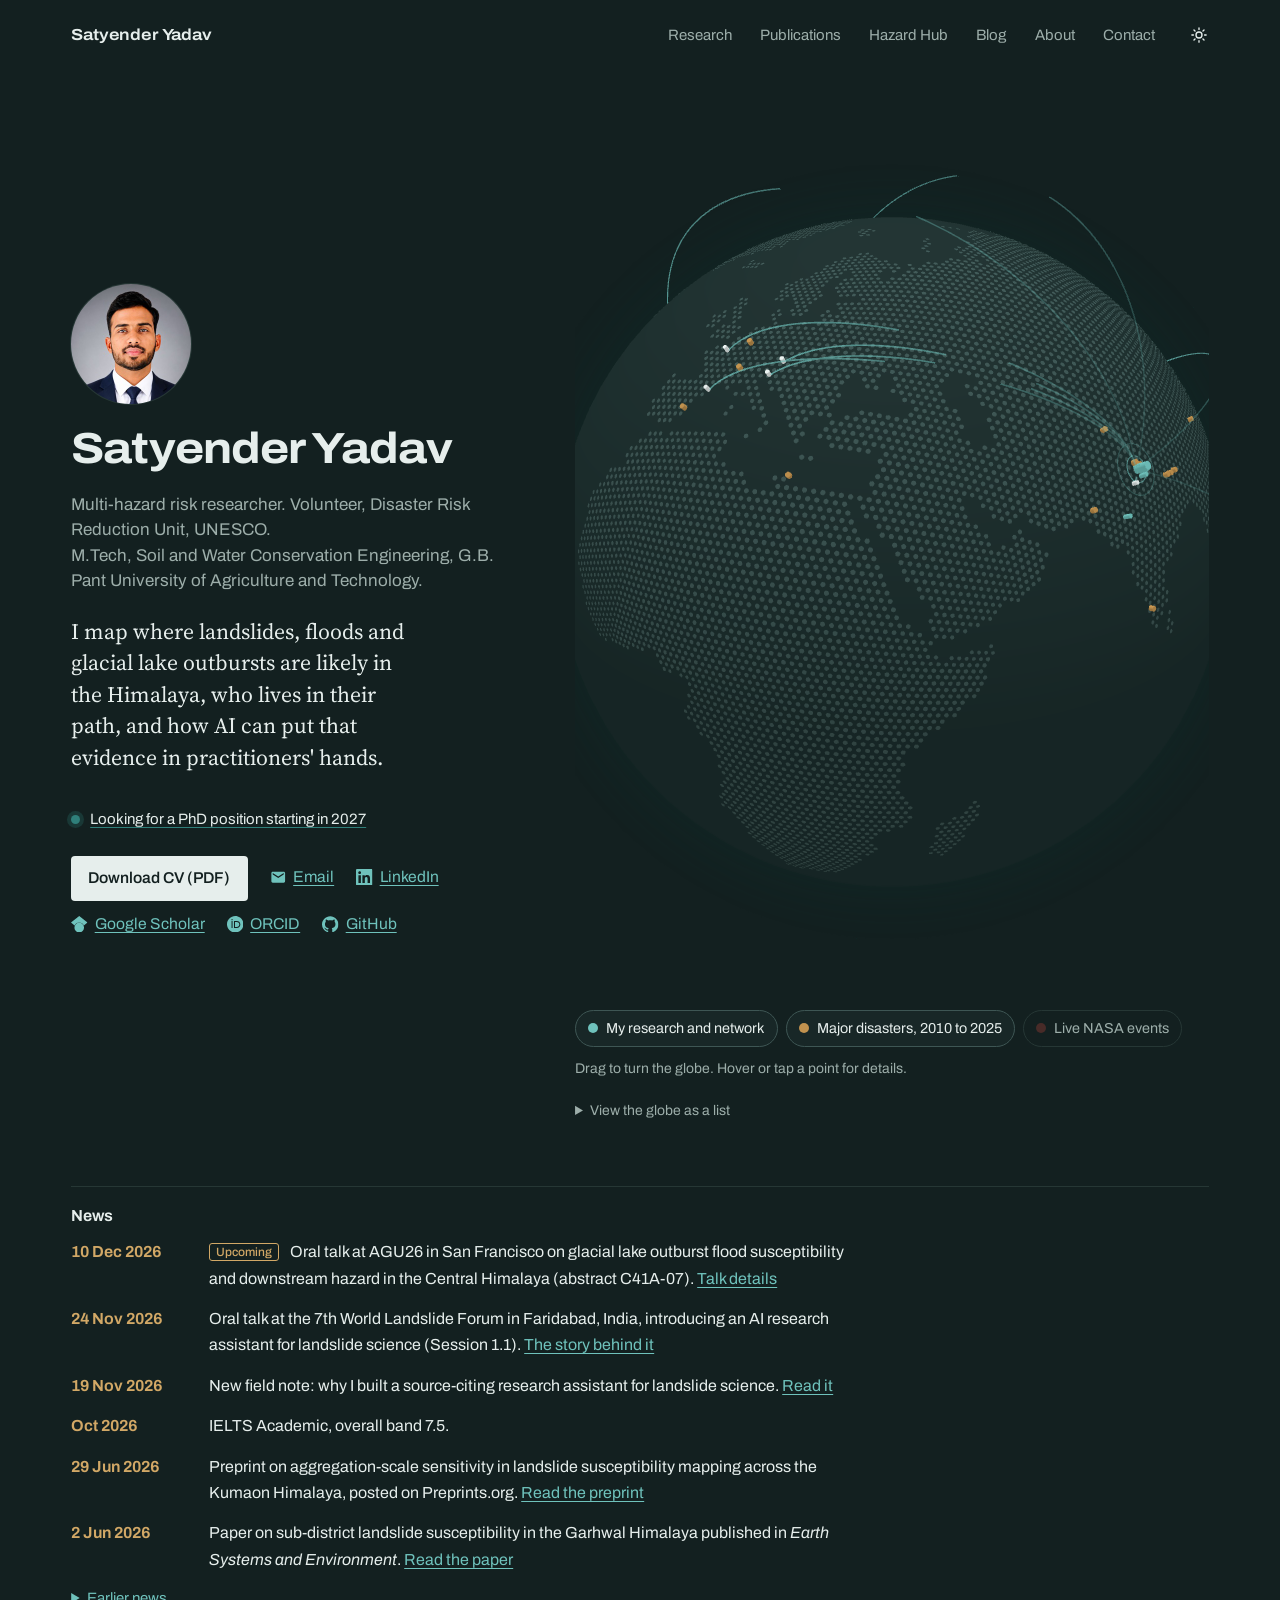
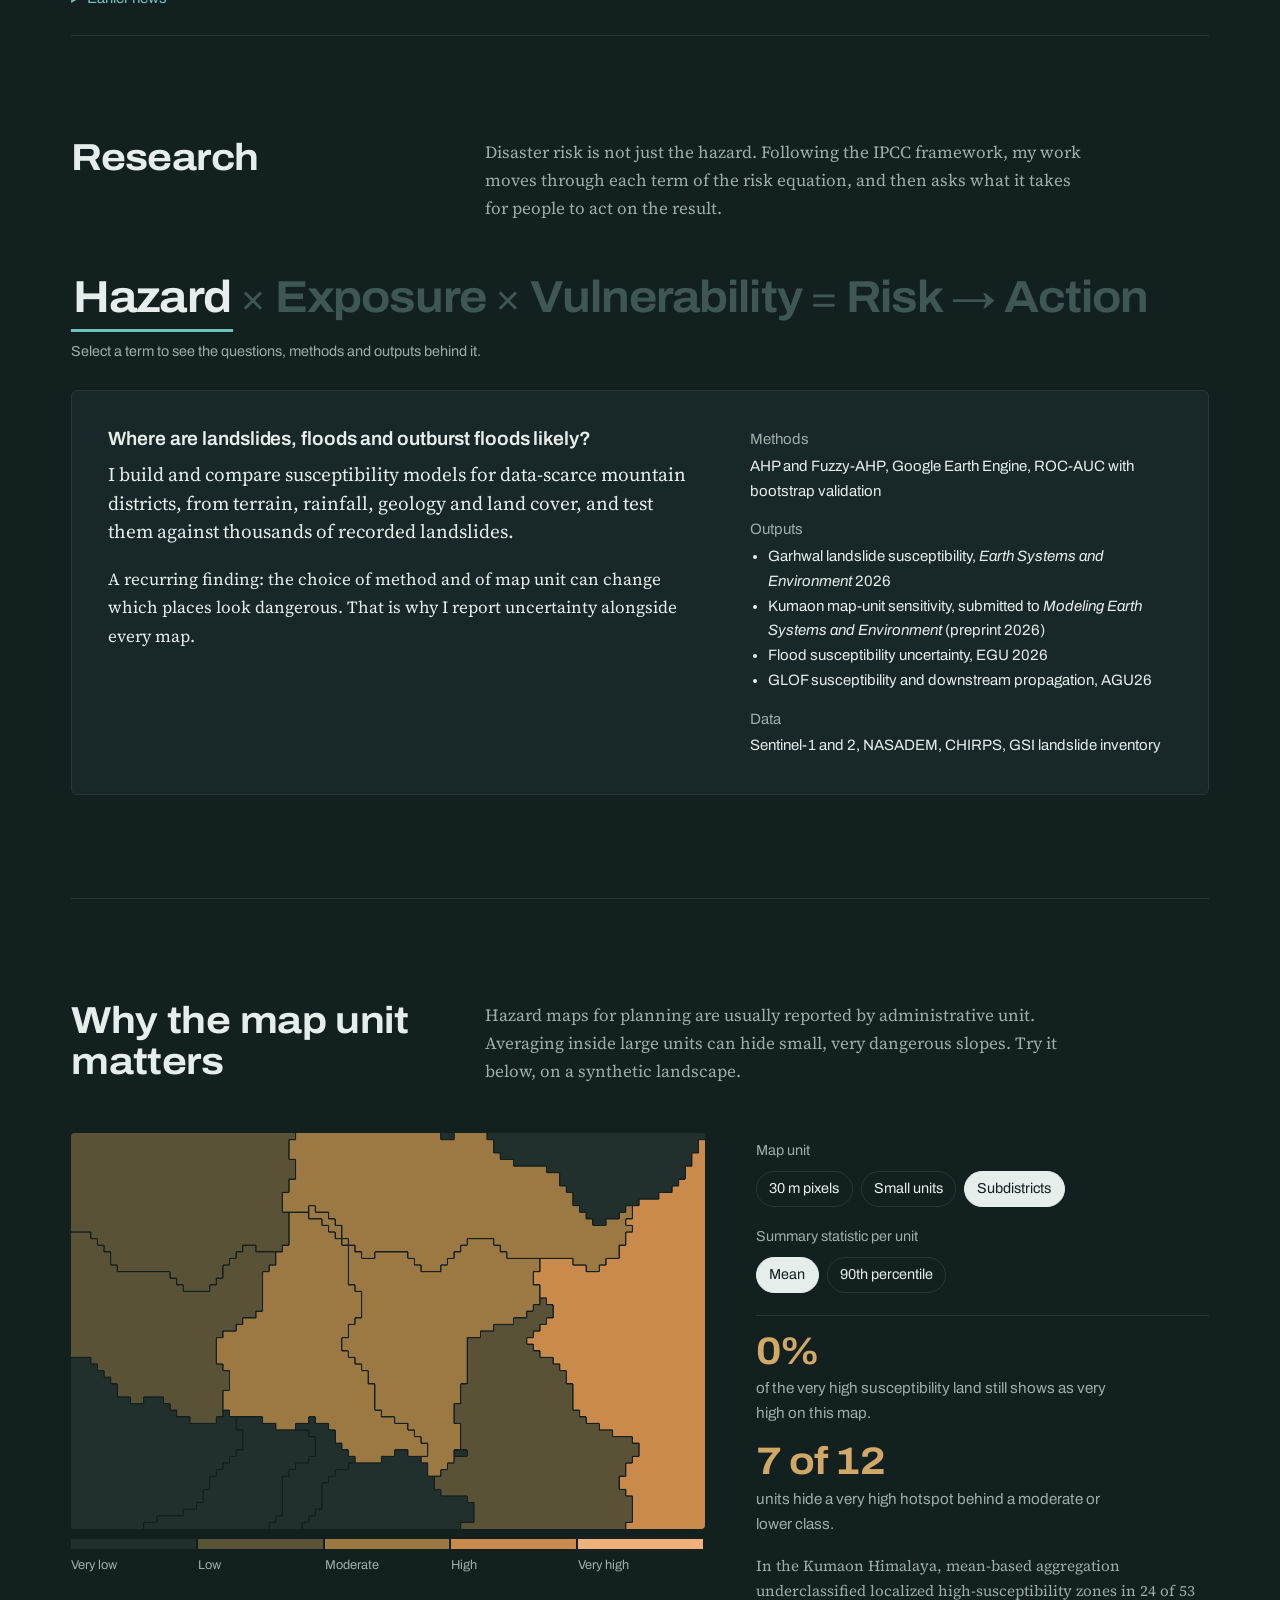
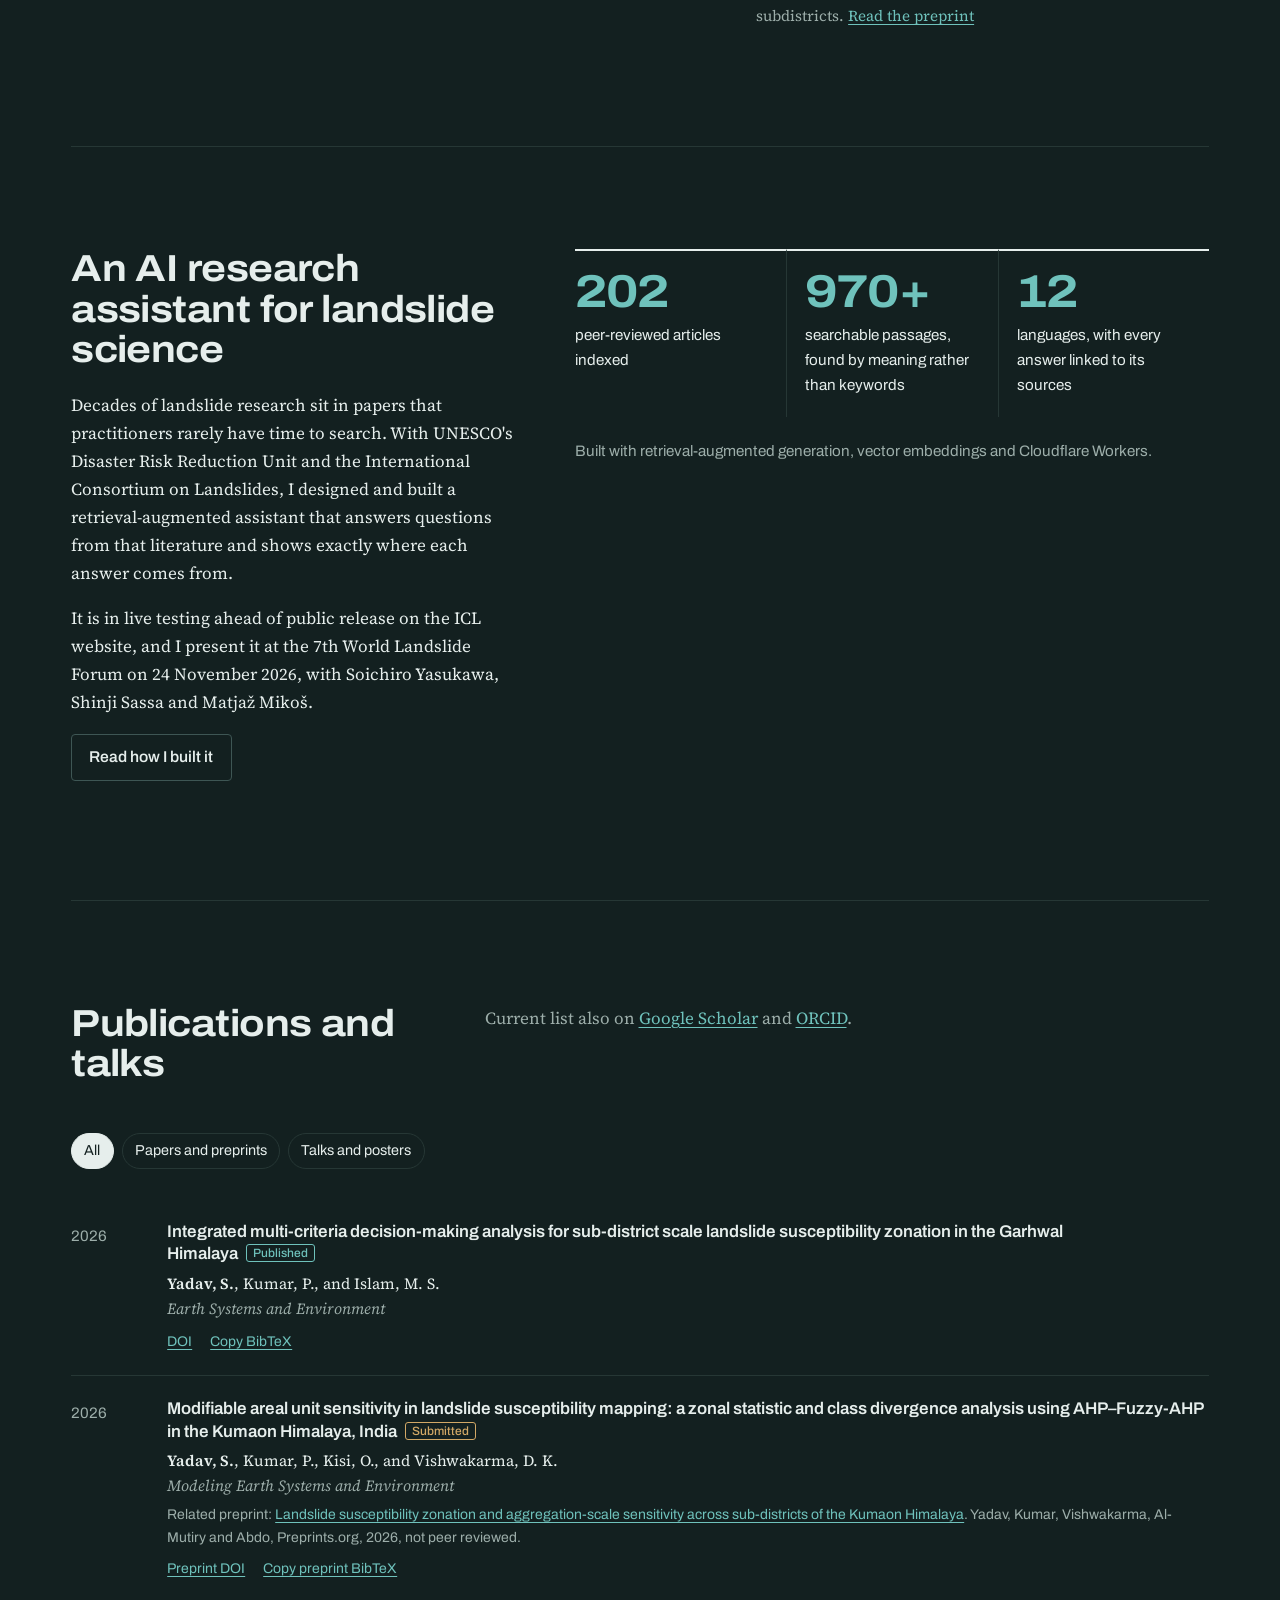
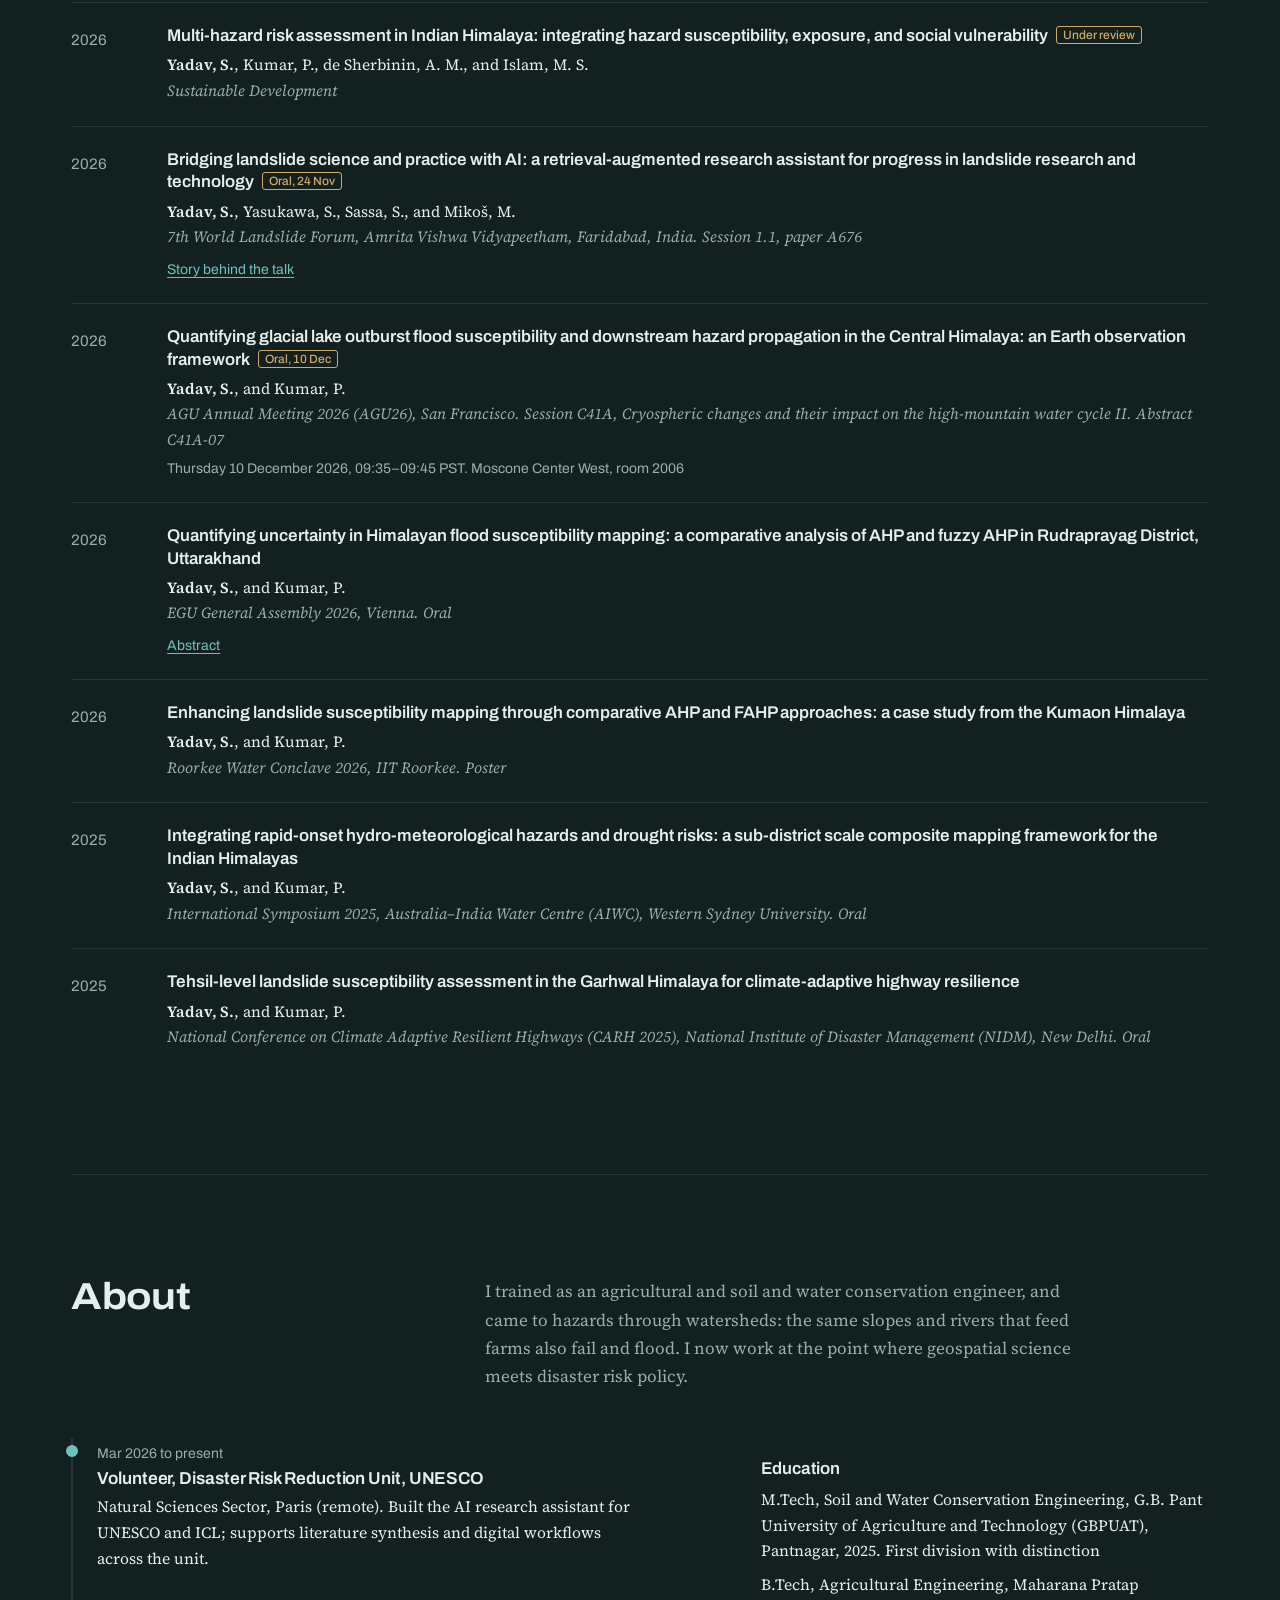
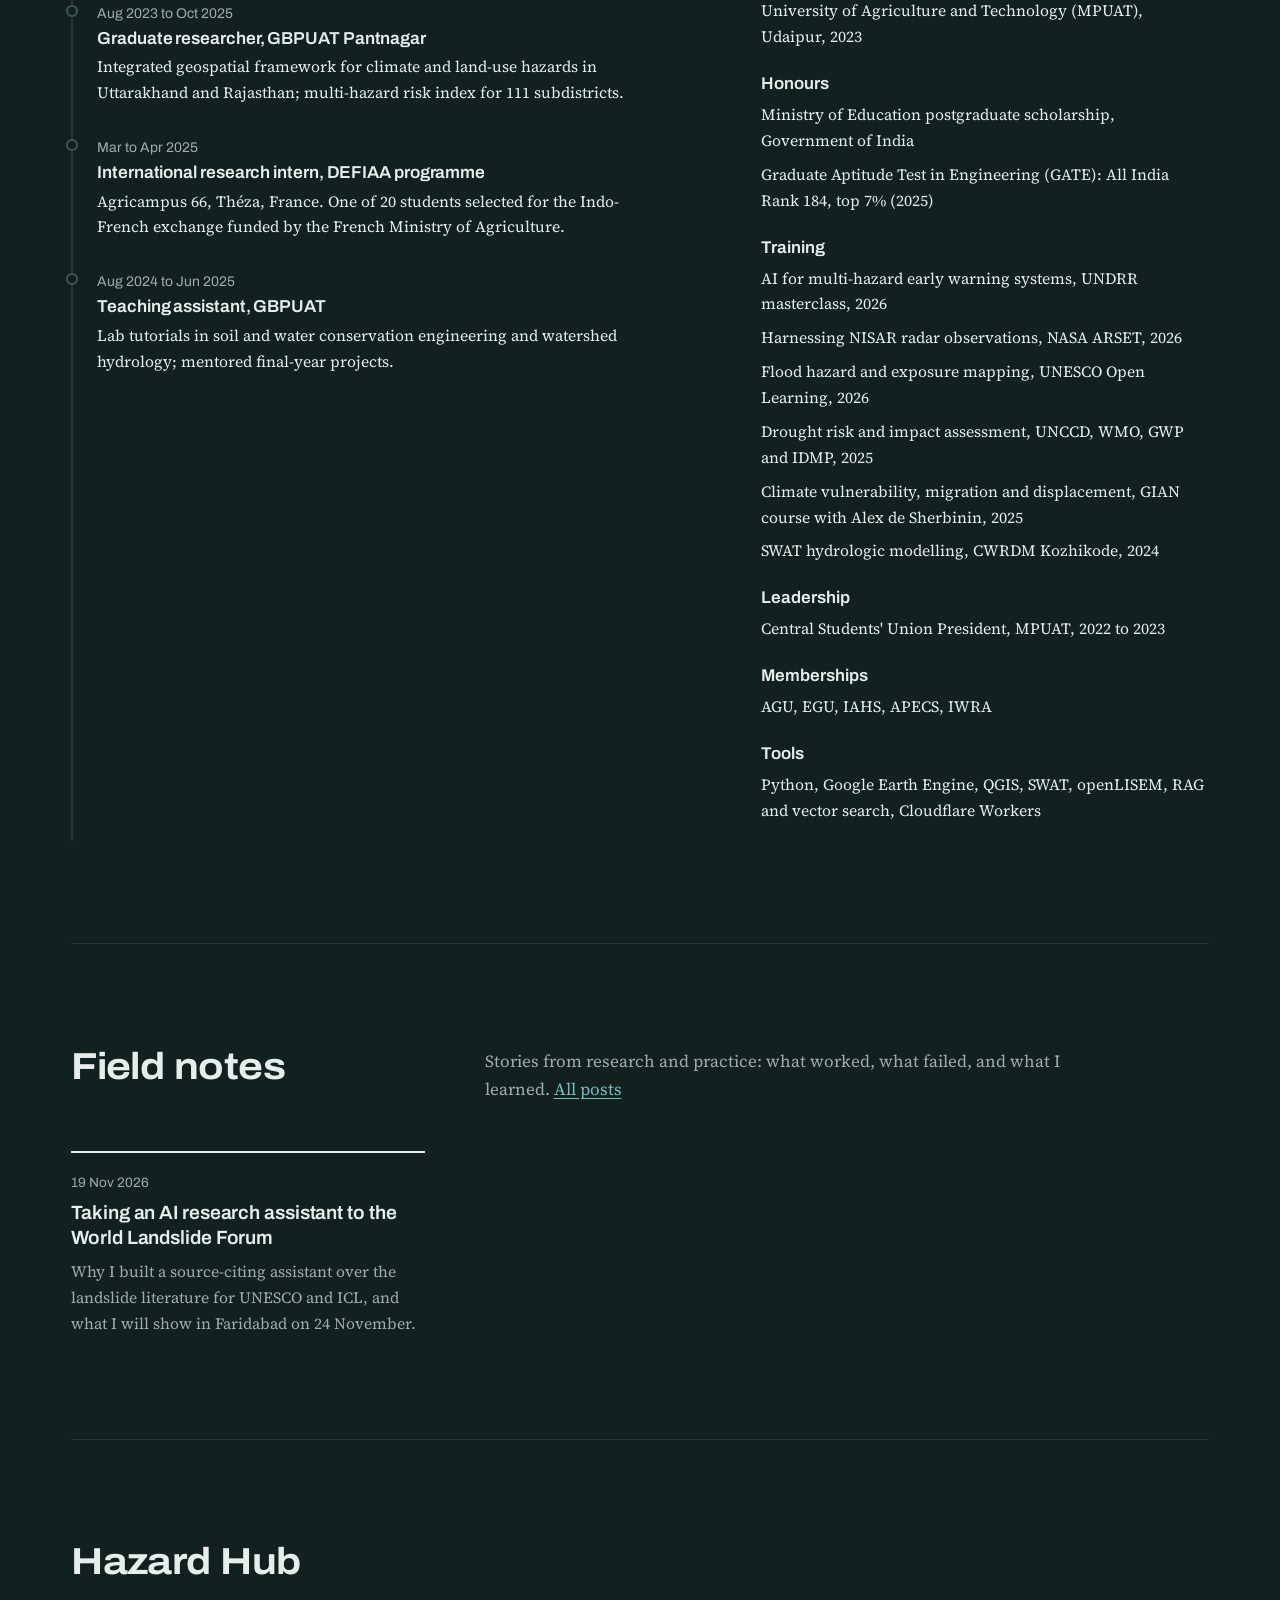
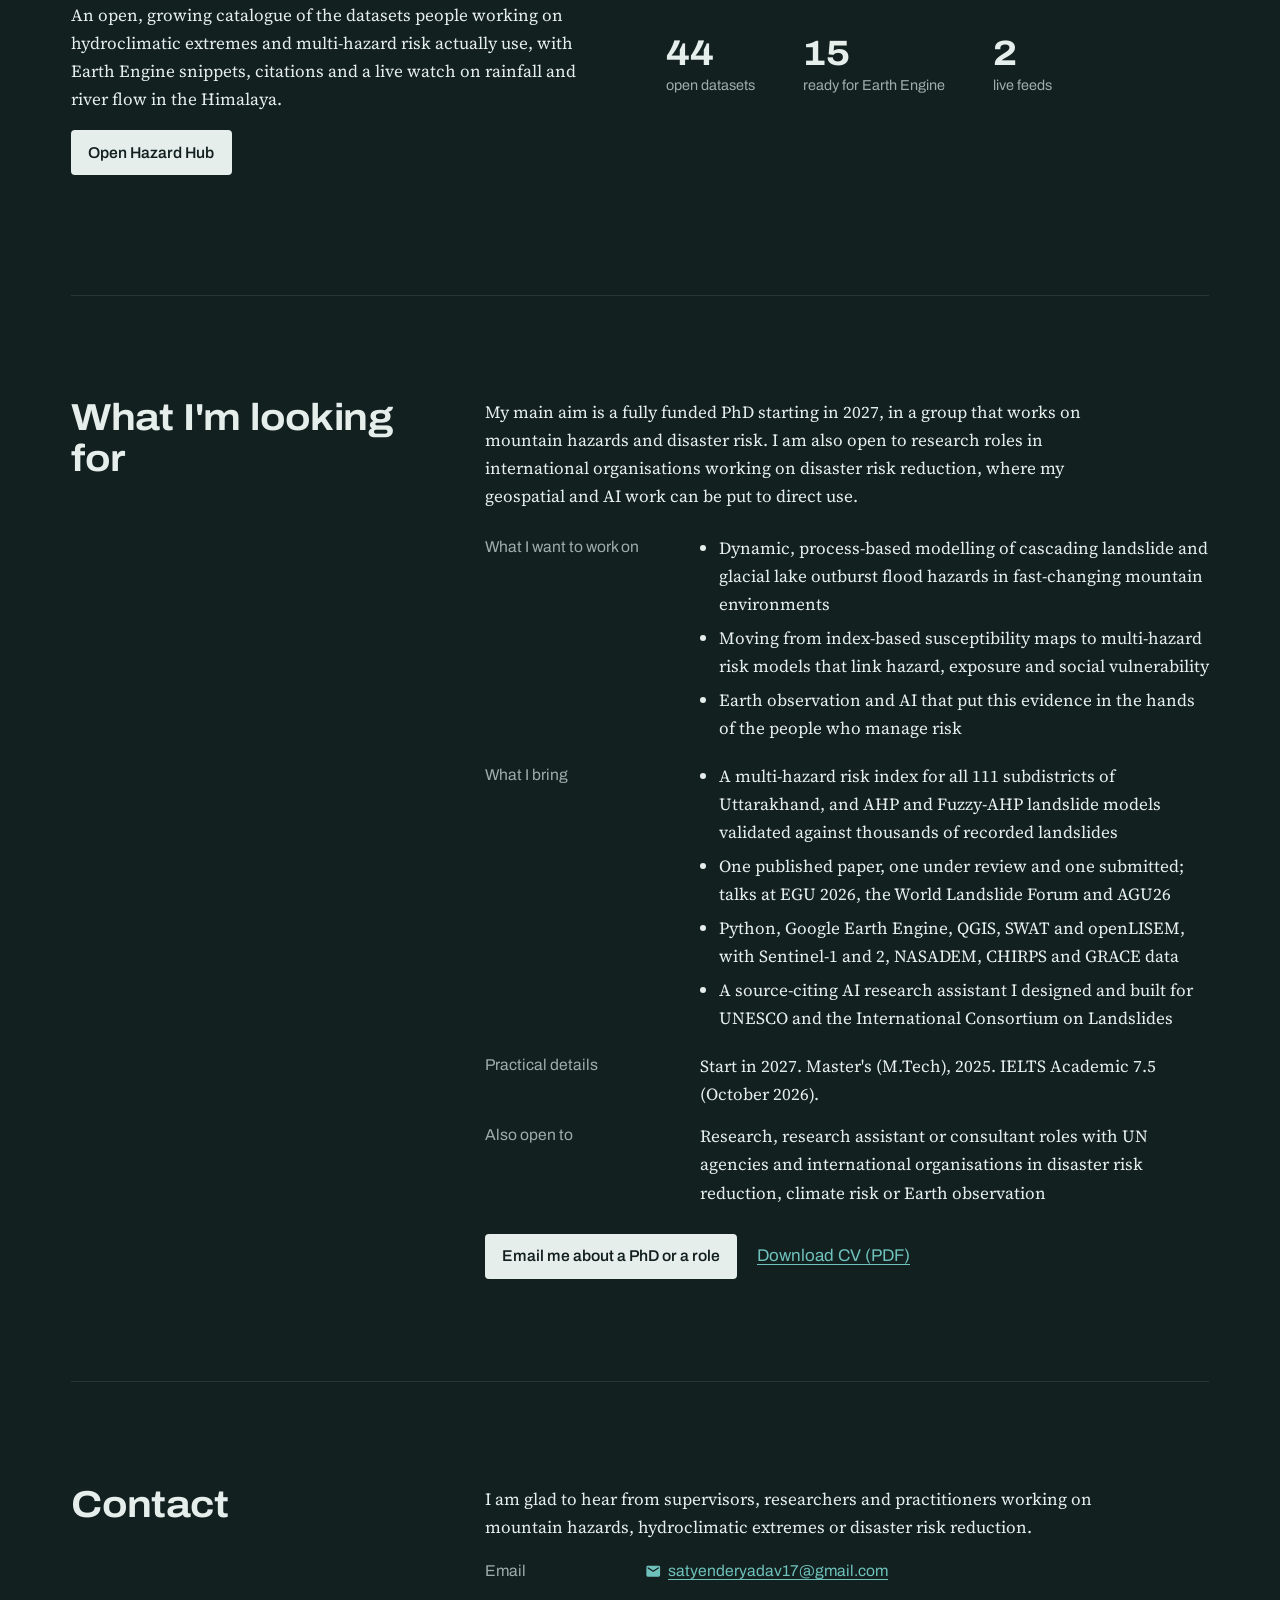
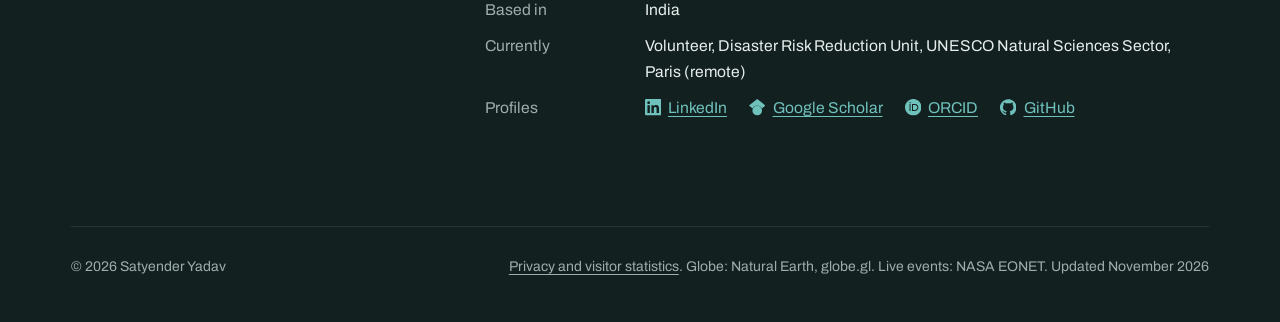
==== index.html @ 702544f7 "Home page link preview: og:type website instead of profile The 'profile' type expects profile:first_" ====
<!DOCTYPE html>
<html lang="en">
<head>
<meta charset="utf-8">
<meta name="viewport" content="width=device-width, initial-scale=1">
<title>Satyender Yadav | Multi-hazard risk, Himalaya, AI for disaster risk reduction</title>
<meta name="description" content="Satyender Yadav researches landslide, flood and glacial lake outburst flood risk in the Himalaya, and builds AI tools that put disaster risk evidence in practitioners' hands.">
<meta property="og:title" content="Satyender Yadav | Multi-hazard risk in the Himalaya">
<meta property="og:description" content="Landslides, floods, glacial lake outbursts: where they strike, who is exposed, and how AI can help people act on the evidence.">
<meta property="og:type" content="website">
<meta name="theme-color" content="#F2F5F4">
<link rel="canonical" href="https://yadavsatyender.github.io/">
<meta property="og:url" content="https://yadavsatyender.github.io/">
<meta property="og:site_name" content="Satyender Yadav">
<meta property="og:image" content="https://yadavsatyender.github.io/assets/img/og-home.png">
<meta property="og:image:width" content="1200">
<meta property="og:image:height" content="630">
<meta property="og:image:alt" content="Satyender Yadav: multi-hazard risk in the Himalaya and AI for disaster risk reduction">
<meta name="twitter:card" content="summary_large_image">
<link rel="icon" href="data:image/svg+xml,%3Csvg xmlns='http://www.w3.org/2000/svg' viewBox='0 0 32 32'%3E%3Ccircle cx='16' cy='16' r='14' fill='%230F6F6B'/%3E%3Cpath d='M5 20c5-6 9 2 13-4s6-3 9-2' stroke='%23F2F5F4' stroke-width='2.4' fill='none'/%3E%3C/svg%3E">
<link rel="preconnect" href="https://fonts.googleapis.com">
<link rel="preconnect" href="https://fonts.gstatic.com" crossorigin>
<link href="https://fonts.googleapis.com/css2?family=Archivo:wdth,wght@62..125,300..800&family=Source+Serif+4:ital,opsz,wght@0,8..60,400..650;1,8..60,400..500&display=swap" rel="stylesheet">
<script>(function(){var t;try{t=localStorage.getItem('theme')}catch(e){}if(t!=='light'&&t!=='dark'){var h=new Date().getHours();t=(window.matchMedia&&matchMedia('(prefers-color-scheme: dark)').matches)||h>=19||h<7?'dark':'light'}document.documentElement.setAttribute('data-theme',t)})();</script>
<link rel="stylesheet" href="assets/site.css?v=3">
<script type="application/ld+json">
{
  "@context":"https://schema.org",
  "@type":"Person",
  "name":"Satyender Yadav",
  "image":"https://yadavsatyender.github.io/assets/img/satyender-yadav-480.jpg",
  "jobTitle":"Researcher, multi-hazard risk assessment",
  "alumniOf":[{"@type":"CollegeOrUniversity","name":"G.B. Pant University of Agriculture and Technology"},{"@type":"CollegeOrUniversity","name":"Maharana Pratap University of Agriculture and Technology"}],
  "knowsAbout":["Multi-hazard risk assessment","Landslide susceptibility","Flood hazard","Glacial lake outburst floods","Remote sensing","Google Earth Engine","Retrieval-augmented generation","Disaster risk reduction"],
  "email":"mailto:satyenderyadav17@gmail.com",
  "sameAs":["https://scholar.google.com/citations?user=y6TnqXcAAAAJ","https://orcid.org/0009-0008-9498-3699","https://github.com/yadavsatyender","https://www.linkedin.com/in/satyenderyadav17"]
}
</script>
<style>
/* Hero */
.hero{display:grid;grid-template-columns:minmax(0,5fr) minmax(0,7fr);gap:clamp(24px,4vw,56px);align-items:center;padding:clamp(16px,3vw,32px) 0 clamp(36px,5vw,64px)}
.hero .portrait{display:block;width:120px;height:120px;border-radius:50%;object-fit:cover;margin:0 0 22px;background:var(--rule);box-shadow:0 0 0 1px var(--rule)}
.hero h1{font-weight:720;font-stretch:112%;font-size:clamp(2.1rem,3.4vw,3.1rem);line-height:1.05;letter-spacing:-.02em;margin:0 0 .45em;text-wrap:balance}
.hero .role{font-family:var(--sans);color:var(--scree);margin:0 0 1.3em;font-size:1.0625rem;line-height:1.5}
.hero .lede{font-size:clamp(1.18rem,1.7vw,1.4rem);line-height:1.45;margin:0 0 1.4em;max-width:32ch}
.hero .status-line{margin:0 0 1.6em}
.prof{display:inline-flex;align-items:center;gap:.45em}
.ico{width:1.05em;height:1.05em;flex:none;fill:currentColor}
.profiles{display:flex;flex-wrap:wrap;gap:8px 22px;margin:0;padding:0;list-style:none}
.links{display:flex;flex-wrap:wrap;gap:10px 22px;font-family:var(--sans);font-size:.98rem;margin:0;padding:0;list-style:none;align-items:center}

.globe-wrap{position:relative}
#globe{position:relative;width:100%;aspect-ratio:1/1;max-height:min(78vh,680px);margin-inline:auto;cursor:grab;touch-action:pan-y}
#globe:active{cursor:grabbing}
#globe canvas{display:block}
.globe-fallback{position:absolute;inset:0;display:grid;place-items:center;font-family:var(--sans);color:var(--scree);font-size:.9rem;text-align:center;padding:20px}
.globe-ui{display:flex;flex-wrap:wrap;justify-content:space-between;gap:12px 20px;align-items:center;margin-top:8px}
.layer-toggles button{display:inline-flex;align-items:center;gap:8px;color:var(--scree)}
.layer-toggles button[aria-pressed="true"]{background:var(--paper);color:var(--ink);border-color:var(--contour-major)}
.layer-toggles button[aria-pressed="false"] .sw{opacity:.3}
.layer-toggles button:disabled{opacity:.6;cursor:progress}
.layer-toggles .sw{width:10px;height:10px;border-radius:50%;flex:none}
.sw.work{background:var(--lake)}
.sw.event{background:var(--silt-fill)}
.sw.live{background:#C2463A}
.globe-info{font-family:var(--sans);font-size:.875rem;color:var(--scree);min-height:2.6em;margin:10px 0 0;max-width:60ch}
.globe-info b{color:var(--ink);font-weight:600}
.g-tip{font-family:var(--sans);font-size:13px;line-height:1.35;background:var(--paper);color:var(--ink);border:1px solid var(--rule);border-radius:4px;padding:6px 9px;max-width:240px;box-shadow:0 2px 10px rgba(30,43,42,.12)}
.g-tip b{display:block;font-weight:600}
.g-tip span{color:var(--scree)}
details.globe-list{font-family:var(--sans);font-size:.875rem;margin-top:6px}
details.globe-list summary{cursor:pointer;color:var(--scree)}
details.globe-list ul{columns:2;column-gap:28px;padding-left:18px;margin:10px 0 0}

/* News */
.news{padding:20px 0 24px;border-top:1px solid var(--rule);font-family:var(--sans);font-size:1rem}
.news h2{font-size:1rem;font-stretch:100%;font-weight:650;letter-spacing:0;margin:0 0 8px}
.news-list{list-style:none;margin:0;padding:0}
.news-list li{display:grid;grid-template-columns:7.5em minmax(0,1fr);gap:2px 18px;padding:7px 0}
.news-list time{font-weight:650;color:var(--silt);white-space:nowrap;font-variant-numeric:tabular-nums}
.news-list p{margin:0;max-width:72ch}
.news-list .state{margin-left:0;margin-right:8px;vertical-align:1px}
.news-more summary{cursor:pointer;color:var(--lake);font-size:.9375rem;margin-top:6px;width:max-content}
.news-more[open] summary{margin-bottom:4px}

/* Research equation */
.equation{display:flex;flex-wrap:wrap;align-items:baseline;gap:.15em .35em;margin:0 0 8px;font-family:var(--sans)}
.equation .op{font-size:clamp(1.6rem,3.6vw,2.8rem);color:var(--contour-major);font-weight:300;line-height:1}
.term{appearance:none;background:none;border:0;padding:4px 2px 8px;font:inherit;font-weight:680;font-stretch:108%;font-size:clamp(1.6rem,3.6vw,2.8rem);letter-spacing:-.02em;line-height:1.05;color:var(--contour-major);cursor:pointer;border-bottom:3px solid transparent;transition:color .2s,border-color .2s}
.term:hover{color:var(--scree)}
.term[aria-selected="true"]{color:var(--ink);border-bottom-color:var(--lake)}
.term.act[aria-selected="true"]{border-bottom-color:var(--silt)}
.eq-hint{font-family:var(--sans);font-size:.9rem;color:var(--scree);margin:0 0 26px}
.panel{background:var(--paper);border:1px solid var(--rule);border-radius:6px;padding:clamp(22px,3vw,36px);display:grid;grid-template-columns:minmax(0,7fr) minmax(0,5fr);gap:clamp(20px,4vw,56px)}
.panel[hidden]{display:none}
.panel p{margin:0 0 1em;max-width:var(--measure)}
.panel .big{font-size:1.2rem;line-height:1.5}
.panel dl{margin:0;font-family:var(--sans);font-size:.9375rem}
.panel dt{color:var(--scree);margin-top:14px}
.panel dt:first-child{margin-top:0}
.panel dd{margin:2px 0 0}
.panel ul{margin:2px 0 0;padding-left:18px}

/* Map-unit explainer */
.explain{display:grid;grid-template-columns:minmax(0,7fr) minmax(0,5fr);gap:clamp(24px,4vw,56px);align-items:start}
.mu-canvas{width:100%;aspect-ratio:8/5;display:block;border-radius:4px;background:var(--r1)}
.mu-legend{display:flex;gap:0;margin-top:10px;font-family:var(--sans);font-size:.8rem;color:var(--scree)}
.mu-legend span{flex:1;padding-top:16px;position:relative}
.mu-legend span::before{content:"";position:absolute;top:0;left:0;right:2px;height:10px;background:var(--c)}
.mu-controls{display:grid;gap:18px;margin:6px 0 22px}
.mu-controls fieldset{border:0;padding:0;margin:0}
.mu-controls legend{font-family:var(--sans);font-size:.9rem;color:var(--scree);margin-bottom:8px;padding:0}
.readout{font-family:var(--sans);border-top:1px solid var(--rule);padding-top:16px}
.readout .n{font-size:2.4rem;font-weight:700;font-stretch:110%;line-height:1;letter-spacing:-.02em;font-variant-numeric:tabular-nums}
.readout .n.warn{color:var(--silt)}
.readout p{margin:6px 0 16px;font-size:.95rem;color:var(--scree);max-width:40ch}
.explain .note{font-size:.95rem}

/* Assistant feature */
.assist{display:grid;grid-template-columns:minmax(0,5fr) minmax(0,7fr);gap:clamp(24px,4vw,64px);align-items:start}
.assist p{max-width:var(--measure)}
.pipeline{list-style:none;margin:0;padding:0;display:grid;grid-template-columns:repeat(3,minmax(0,1fr));gap:0;counter-reset:s}
.pipeline li{position:relative;padding:18px 18px 18px 0;border-top:2px solid var(--ink)}
.pipeline li+li{padding-left:18px;border-left:1px solid var(--rule)}
.pipeline .k{display:block;font-family:var(--sans);font-weight:720;font-stretch:115%;font-size:clamp(2rem,3.6vw,3rem);line-height:1;letter-spacing:-.02em;color:var(--lake)}
.pipeline .d{display:block;font-family:var(--sans);font-size:.95rem;margin-top:8px}
.assist-meta{font-family:var(--sans);font-size:.95rem;margin-top:22px;color:var(--scree)}

/* Publications */
.pubs{list-style:none;margin:0;padding:0}
.pub{display:grid;grid-template-columns:76px minmax(0,1fr);gap:20px;padding:22px 0;border-top:1px solid var(--rule)}
.pub:first-child{border-top:0;padding-top:0}
.pub[hidden]{display:none}
.pub .yr{font-family:var(--sans);font-variant-numeric:tabular-nums;color:var(--scree);font-size:.95rem;padding-top:3px}
.pub .t{font-family:var(--sans);font-weight:600;font-size:1.06rem;line-height:1.35;margin:0 0 .25em}
.pub .t a{color:var(--ink);text-decoration:none}
.pub .t a:hover{color:var(--lake);text-decoration:underline}
.pub .au{margin:0;font-size:.97rem}
.pub .au b{font-weight:620}
.pub .venue{margin:0;font-style:italic;color:var(--scree);font-size:.97rem}
.pub .when,.pub .rel{margin:4px 0 0;font-family:var(--sans);font-size:.875rem;color:var(--scree)}
.pub .rel cite{font-style:normal}
.pub .acts{display:flex;flex-wrap:wrap;gap:6px 18px;margin-top:8px;font-family:var(--sans);font-size:.875rem;align-items:center}
.pub .acts button{font:inherit;background:none;border:0;padding:0;color:var(--lake);cursor:pointer;text-decoration:underline;text-decoration-thickness:1px;text-underline-offset:.18em}
.state{font-family:var(--sans);font-size:.75rem;border:1px solid currentColor;border-radius:3px;padding:1px 6px;margin-left:8px;vertical-align:2px;font-weight:500;white-space:nowrap}
.state.pub-ok{color:var(--lake)}
.state.wip{color:var(--silt)}
.copied{font-family:var(--sans);font-size:.875rem;color:var(--lake);min-height:1.4em;margin:0 0 10px}
.pubgroup{font-family:var(--sans);font-size:1.05rem;font-weight:620;margin:40px 0 16px;padding-top:0}

/* About */
.about{display:grid;grid-template-columns:minmax(0,7fr) minmax(0,5fr);gap:clamp(28px,5vw,72px)}
.tl{list-style:none;margin:0;padding:0;border-left:2px solid var(--rule)}
.tl li{position:relative;padding:0 0 26px 24px}
.tl li::before{content:"";position:absolute;left:-7px;top:7px;width:12px;height:12px;border-radius:50%;background:var(--snow);border:2px solid var(--contour-major)}
.tl li:first-child::before{background:var(--lake);border-color:var(--lake)}
.tl .when{font-family:var(--sans);font-size:.875rem;color:var(--scree);font-variant-numeric:tabular-nums}
.tl h3{margin:2px 0 4px;font-size:1.08rem}
.tl p{margin:0;font-size:.98rem;max-width:var(--measure)}
.facts dt{font-family:var(--sans);font-weight:620;margin-top:20px}
.facts dt:first-child{margin-top:0}
.facts dd{margin:4px 0 0;font-size:.98rem}
.facts dd+dd{margin-top:8px}

/* Writing + hub teasers */
.posts{list-style:none;margin:0;padding:0;display:grid;grid-template-columns:repeat(3,minmax(0,1fr));gap:clamp(20px,3vw,40px)}
.posts li{border-top:2px solid var(--ink);padding-top:14px}
.posts time{font-family:var(--sans);font-size:.85rem;color:var(--scree)}
.posts h3{margin:6px 0 8px}
.posts h3 a{color:var(--ink);text-decoration:none}
.posts h3 a:hover{color:var(--lake);text-decoration:underline}
.posts p{margin:0;font-size:.98rem;color:var(--scree)}
.hubteaser{display:grid;grid-template-columns:minmax(0,6fr) minmax(0,6fr);gap:clamp(24px,4vw,64px);align-items:center}
.hubteaser .stats{display:flex;gap:clamp(20px,4vw,48px);font-family:var(--sans);flex-wrap:wrap}
.hubteaser .stats b{display:block;font-size:2.2rem;font-weight:720;font-stretch:112%;line-height:1;color:var(--ink)}
.hubteaser .stats span{font-size:.9rem;color:var(--scree)}
.hubteaser p{max-width:var(--measure)}

/* Contact */
.phd{display:grid;grid-template-columns:minmax(0,4fr) minmax(0,8fr);gap:clamp(20px,4vw,64px)}
.phd h2{margin:0}
.phd .intro{max-width:var(--measure);margin:0 0 1.4em}
.phd dl{display:grid;grid-template-columns:11.5em minmax(0,1fr);gap:14px 20px;margin:0 0 1.6em}
.phd dt{font-family:var(--sans);font-size:.98rem;color:var(--scree)}
.phd dd{margin:0}
.phd dd ul{margin:0;padding-left:1.1em}
.phd dd li{margin:0 0 .35em}
.phd .ask{display:flex;flex-wrap:wrap;gap:12px 20px;align-items:center;margin:0;padding:0;list-style:none;font-family:var(--sans)}
.hero .status-line a{color:inherit;text-decoration-color:var(--lake-fill);text-underline-offset:.2em}
.contact{display:grid;grid-template-columns:minmax(0,4fr) minmax(0,8fr);gap:clamp(20px,4vw,64px)}
.contact p{max-width:var(--measure);margin:0 0 1em}
.contact dl{display:grid;grid-template-columns:140px minmax(0,1fr);gap:10px 20px;margin:0;font-family:var(--sans);font-size:.98rem}
.contact dt{color:var(--scree)}
.contact dd{margin:0}

@media (max-width:960px){
  .hero,.explain,.assist,.about,.hubteaser{grid-template-columns:1fr}
  .panel{grid-template-columns:1fr}
  .posts{grid-template-columns:1fr 1fr}
  .contact,.phd{grid-template-columns:1fr;gap:14px}
  .phd dl{grid-template-columns:1fr;gap:4px}
  .phd dd{margin-bottom:12px}
  #globe{max-width:560px}
}
@media (max-width:720px){
  .hero .portrait{width:96px;height:96px;margin-bottom:16px}
  .news-list li{grid-template-columns:1fr;gap:0;padding:8px 0}
  .pipeline{grid-template-columns:1fr}
  .pipeline li+li{padding-left:0;border-left:0}
  .posts{grid-template-columns:1fr}
  .pub{grid-template-columns:1fr;gap:4px}
  .contact dl{grid-template-columns:1fr;gap:2px}
  .contact dd{margin-bottom:10px}
  details.globe-list ul{columns:1}
}
</style>
</head>
<body>
<svg width="0" height="0" style="position:absolute" aria-hidden="true" focusable="false"><symbol id="i-mail" viewBox="0 0 24 24"><path d="M20 4H4c-1.1 0-2 .9-2 2v12c0 1.1.9 2 2 2h16c1.1 0 2-.9 2-2V6c0-1.1-.9-2-2-2zm0 4-8 5-8-5V6l8 5 8-5v2z"/></symbol><symbol id="i-scholar" viewBox="0 0 24 24"><path d="M5.242 13.769L0 9.5 12 0l12 9.5-5.242 4.269C17.548 11.249 14.978 9.5 12 9.5c-2.977 0-5.548 1.748-6.758 4.269zM12 10a7 7 0 1 0 0 14 7 7 0 0 0 0-14z"/></symbol><symbol id="i-orcid" viewBox="0 0 24 24"><path d="M12 0C5.372 0 0 5.372 0 12s5.372 12 12 12 12-5.372 12-12S18.628 0 12 0zM7.369 4.378c.525 0 .947.431.947.947s-.422.947-.947.947a.95.95 0 0 1-.947-.947c0-.525.422-.947.947-.947zm-.722 3.038h1.444v10.041H6.647V7.416zm3.562 0h3.9c3.712 0 5.344 2.653 5.344 5.025 0 2.578-2.016 5.025-5.325 5.025h-3.919V7.416zm1.444 1.303v7.444h2.297c3.272 0 4.022-2.484 4.022-3.722 0-2.016-1.284-3.722-4.097-3.722h-2.222z"/></symbol><symbol id="i-github" viewBox="0 0 24 24"><path d="M12 .297c-6.63 0-12 5.373-12 12 0 5.303 3.438 9.8 8.205 11.385.6.113.82-.258.82-.577 0-.285-.01-1.04-.015-2.04-3.338.724-4.042-1.61-4.042-1.61C4.422 18.07 3.633 17.7 3.633 17.7c-1.087-.744.084-.729.084-.729 1.205.084 1.838 1.236 1.838 1.236 1.07 1.835 2.809 1.305 3.495.998.108-.776.417-1.305.76-1.605-2.665-.3-5.466-1.332-5.466-5.93 0-1.31.465-2.38 1.235-3.22-.135-.303-.54-1.523.105-3.176 0 0 1.005-.322 3.3 1.23.96-.267 1.98-.399 3-.405 1.02.006 2.04.138 3 .405 2.28-1.552 3.285-1.23 3.285-1.23.645 1.653.24 2.873.12 3.176.765.84 1.23 1.91 1.23 3.22 0 4.61-2.805 5.625-5.475 5.92.42.36.81 1.096.81 2.22 0 1.606-.015 2.896-.015 3.286 0 .315.21.69.825.57C20.565 22.092 24 17.592 24 12.297c0-6.627-5.373-12-12-12"/></symbol><symbol id="i-linkedin" viewBox="0 0 24 24"><path d="M20.447 20.452h-3.554v-5.569c0-1.328-.027-3.037-1.852-3.037-1.853 0-2.136 1.445-2.136 2.939v5.667H9.351V9h3.414v1.561h.046c.477-.9 1.637-1.85 3.37-1.85 3.601 0 4.267 2.37 4.267 5.455v6.286zM5.337 7.433c-1.144 0-2.063-.926-2.063-2.065 0-1.138.92-2.063 2.063-2.063 1.14 0 2.064.925 2.064 2.063 0 1.139-.925 2.065-2.064 2.065zm1.782 13.019H3.555V9h3.564v11.452zM22.225 0H1.771C.792 0 0 .774 0 1.729v20.542C0 23.227.792 24 1.771 24h20.451C23.2 24 24 23.227 24 22.271V1.729C24 .774 23.2 0 22.222 0h.003z"/></symbol></svg>
<a class="skip" href="#main">Skip to content</a>
<div class="wrap">
  <header class="top">
    <a class="mark" href="index.html">Satyender Yadav</a>
    <nav aria-label="Main">
      <ul>
        <li><a href="#research">Research</a></li>
        <li><a href="#publications">Publications</a></li>
        <li><a href="hub.html">Hazard Hub</a></li>
        <li><a href="blog.html">Blog</a></li>
        <li><a href="#about">About</a></li>
        <li><a href="#contact">Contact</a></li>
        <li class="theme-item"><button type="button" class="theme-toggle" aria-label="Switch colour mode"><svg class="i-moon" viewBox="0 0 24 24" aria-hidden="true" fill="none" stroke="currentColor" stroke-width="1.8" stroke-linecap="round" stroke-linejoin="round"><path d="M20 14.5A8 8 0 0 1 9.5 4a8 8 0 1 0 10.5 10.5z"/></svg><svg class="i-sun" viewBox="0 0 24 24" aria-hidden="true" fill="none" stroke="currentColor" stroke-width="1.8" stroke-linecap="round"><circle cx="12" cy="12" r="4"/><path d="M12 2.5v2M12 19.5v2M2.5 12h2M19.5 12h2M5.3 5.3l1.4 1.4M17.3 17.3l1.4 1.4M5.3 18.7l1.4-1.4M17.3 6.7l1.4-1.4"/></svg><span class="theme-tip" aria-hidden="true">Switch colour mode</span></button></li>
      </ul>
    </nav>
  </header>

  <main id="main">
    <div class="hero" data-track-section="Intro">
      <div>
        <img class="portrait" src="assets/img/satyender-yadav-240.jpg" srcset="assets/img/satyender-yadav-240.jpg 240w, assets/img/satyender-yadav-480.jpg 480w" sizes="(max-width:720px) 96px, 120px" width="120" height="120" alt="Portrait of Satyender Yadav" decoding="async">
        <h1>Satyender Yadav</h1>
        <p class="role">Multi-hazard risk researcher. Volunteer, Disaster Risk Reduction Unit, UNESCO.<br>M.Tech, Soil and Water Conservation Engineering, G.B. Pant University of Agriculture and Technology.</p>
        <p class="lede">I map where landslides, floods and glacial lake outbursts are likely in the Himalaya, who lives in their path, and how AI can put that evidence in practitioners' hands.</p>
        <!-- EDIT: change if your situation changes -->
        <p class="status-line"><a href="#phd">Looking for a PhD position starting in 2027</a></p>
        <ul class="links">
          <li><a class="btn" href="cv.pdf" download="Satyender_Yadav_CV.pdf">Download CV (PDF)</a></li>
          <li><a class="prof" href="mailto:satyenderyadav17@gmail.com"><svg class="ico" aria-hidden="true" focusable="false"><use href="#i-mail"/></svg>Email</a></li>
          <li><a class="prof" href="https://www.linkedin.com/in/satyenderyadav17"><svg class="ico" aria-hidden="true" focusable="false"><use href="#i-linkedin"/></svg>LinkedIn</a></li>
          <li><a class="prof" href="https://scholar.google.com/citations?user=y6TnqXcAAAAJ"><svg class="ico" aria-hidden="true" focusable="false"><use href="#i-scholar"/></svg>Google Scholar</a></li>
          <li><a class="prof" href="https://orcid.org/0009-0008-9498-3699"><svg class="ico" aria-hidden="true" focusable="false"><use href="#i-orcid"/></svg>ORCID</a></li>
          <li><a class="prof" href="https://github.com/yadavsatyender"><svg class="ico" aria-hidden="true" focusable="false"><use href="#i-github"/></svg>GitHub</a></li>
        </ul>
      </div>

      <div class="globe-wrap">
        <div id="globe" role="img" aria-label="Interactive globe of Satyender Yadav's study regions, collaborations and major mountain hazard disasters. A text list follows below."><div class="globe-fallback" id="globe-fallback">Loading the globe</div></div>
        <div class="globe-ui">
          <div class="chips layer-toggles" role="group" aria-label="Globe layers" data-track-group="Globe layer">
            <button type="button" data-layer="work" aria-pressed="true"><span class="sw work"></span>My research and network</button>
            <button type="button" data-layer="events" aria-pressed="true"><span class="sw event"></span>Major disasters, 2010 to 2025</button>
            <button type="button" data-layer="live" aria-pressed="false"><span class="sw live"></span>Live NASA events</button>
          </div>
        </div>
        <p class="globe-info" id="globe-info" aria-live="polite">Drag to turn the globe. Hover or tap a point for details.</p>
        <details class="globe-list"><summary data-track="Globe as list">View the globe as a list</summary><div id="globe-list"></div></details>
      </div>
    </div>

    <div class="news" data-track-section="News" role="region" aria-labelledby="news-h">
      <h2 id="news-h">News</h2>
      <ol class="news-list">
        <li data-date="2026-12-10"><time datetime="2026-12-10">10 Dec 2026</time><p>Oral talk at AGU26 in San Francisco on glacial lake outburst flood susceptibility and downstream hazard in the Central Himalaya (abstract C41A-07). <a href="#talk-agu26">Talk details</a></p></li>
        <li data-date="2026-11-24"><time datetime="2026-11-24">24 Nov 2026</time><p>Oral talk at the 7th World Landslide Forum in Faridabad, India, introducing an AI research assistant for landslide science (Session 1.1). <a href="blog.html#wlf7-ai-research-assistant">The story behind it</a></p></li>
        <li><time datetime="2026-11-19">19 Nov 2026</time><p>New field note: why I built a source-citing research assistant for landslide science. <a href="blog.html#wlf7-ai-research-assistant">Read it</a></p></li>
        <li><time datetime="2026-10">Oct 2026</time><p>IELTS Academic, overall band 7.5.</p></li>
        <li><time datetime="2026-06-29">29 Jun 2026</time><p>Preprint on aggregation-scale sensitivity in landslide susceptibility mapping across the Kumaon Himalaya, posted on Preprints.org. <a href="https://www.preprints.org/manuscript/202606.2088">Read the preprint</a></p></li>
        <li><time datetime="2026-06-02">2 Jun 2026</time><p>Paper on sub-district landslide susceptibility in the Garhwal Himalaya published in <i>Earth Systems and Environment</i>. <a href="https://doi.org/10.1007/s41748-026-01263-8">Read the paper</a></p></li>
      </ol>
      <details class="news-more">
        <summary data-track="News" data-track-detail="Earlier news">Earlier news</summary>
        <ol class="news-list">
          <li><time datetime="2026-05">May 2026</time><p>Oral talk at the EGU General Assembly in Vienna on uncertainty in flood susceptibility mapping for Rudraprayag District, Uttarakhand. <a href="https://doi.org/10.5194/egusphere-egu26-20654">Abstract</a></p></li>
          <li><time datetime="2026-03">Mar 2026</time><p>Joined the Disaster Risk Reduction Unit of UNESCO's Natural Sciences Sector as a volunteer. <a href="#assistant">What I built there</a></p></li>
          <li><time datetime="2025-10">Oct 2025</time><p>Completed my M.Tech in Soil and Water Conservation Engineering at GBPUAT, Pantnagar, with distinction.</p></li>
        </ol>
      </details>
    </div>

    <!-- RESEARCH -->
    <section id="research" data-track-section="Research" aria-labelledby="research-h">
      <div class="sec-head">
        <h2 id="research-h">Research</h2>
        <p>Disaster risk is not just the hazard. Following the IPCC framework, my work moves through each term of the risk equation, and then asks what it takes for people to act on the result.</p>
      </div>
      <div class="equation" role="tablist" aria-label="Risk equation" data-track-group="Research equation">
        <button class="term" role="tab" id="t-h" aria-controls="p-h" aria-selected="true">Hazard</button><span class="op" aria-hidden="true">×</span>
        <button class="term" role="tab" id="t-e" aria-controls="p-e" aria-selected="false" tabindex="-1">Exposure</button><span class="op" aria-hidden="true">×</span>
        <button class="term" role="tab" id="t-v" aria-controls="p-v" aria-selected="false" tabindex="-1">Vulnerability</button><span class="op" aria-hidden="true">=</span>
        <button class="term" role="tab" id="t-r" aria-controls="p-r" aria-selected="false" tabindex="-1">Risk</button><span class="op" aria-hidden="true">→</span>
        <button class="term act" role="tab" id="t-a" aria-controls="p-a" aria-selected="false" tabindex="-1">Action</button>
      </div>
      <p class="eq-hint">Select a term to see the questions, methods and outputs behind it.</p>

      <div class="panel" role="tabpanel" id="p-h" aria-labelledby="t-h" tabindex="0">
        <div>
          <h3>Where are landslides, floods and outburst floods likely?</h3>
          <p class="big">I build and compare susceptibility models for data-scarce mountain districts, from terrain, rainfall, geology and land cover, and test them against thousands of recorded landslides.</p>
          <p>A recurring finding: the choice of method and of map unit can change which places look dangerous. That is why I report uncertainty alongside every map.</p>
        </div>
        <dl>
          <dt>Methods</dt><dd>AHP and Fuzzy-AHP, Google Earth Engine, ROC-AUC with bootstrap validation</dd>
          <dt>Outputs</dt><dd><ul><li>Garhwal landslide susceptibility, <i>Earth Systems and Environment</i> 2026</li><li>Kumaon map-unit sensitivity, submitted to <i>Modeling Earth Systems and Environment</i> (preprint 2026)</li><li>Flood susceptibility uncertainty, EGU 2026</li><li>GLOF susceptibility and downstream propagation, AGU26</li></ul></dd>
          <dt>Data</dt><dd>Sentinel-1 and 2, NASADEM, CHIRPS, GSI landslide inventory</dd>
        </dl>
      </div>
      <div class="panel" role="tabpanel" id="p-e" aria-labelledby="t-e" tabindex="0" hidden>
        <div>
          <h3>Who and what sits in harm's way?</h3>
          <p class="big">Population and infrastructure layered over the hazard maps for every subdistrict, including the highways that keep mountain districts connected.</p>
        </div>
        <dl>
          <dt>Methods</dt><dd>Gridded population, road and settlement layers, zonal statistics</dd>
          <dt>Outputs</dt><dd>Exposure component of the Uttarakhand multi-hazard risk index; highway resilience talk, National Conference on Climate Adaptive Resilient Highways (CARH 2025), National Institute of Disaster Management (NIDM)</dd>
        </dl>
      </div>
      <div class="panel" role="tabpanel" id="p-v" aria-labelledby="t-v" tabindex="0" hidden>
        <div>
          <h3>Who is least able to cope?</h3>
          <p class="big">Exposure is not destiny. A 20-indicator social vulnerability index captures who is least able to prepare for, cope with and recover from a disaster.</p>
        </div>
        <dl>
          <dt>Methods</dt><dd>Indicator selection, normalisation and weighting, census-based social data</dd>
          <dt>Outputs</dt><dd>Social vulnerability index for 111 subdistricts of Uttarakhand</dd>
        </dl>
      </div>
      <div class="panel" role="tabpanel" id="p-r" aria-labelledby="t-r" tabindex="0" hidden>
        <div>
          <h3>Bringing it together</h3>
          <p class="big">A composite multi-hazard risk index for all 111 subdistricts of Uttarakhand, combining landslide, flood and GLOF susceptibility with exposure and social vulnerability. 41.4% of subdistricts fall in the high or very high risk classes.</p>
          <p>A companion framework adds drought to rapid-onset hazards for the Indian Himalaya.</p>
        </div>
        <dl>
          <dt>Framework</dt><dd>IPCC hazard, exposure and vulnerability</dd>
          <dt>Outputs</dt><dd><ul><li>Manuscript under review, <i>Sustainable Development</i>, with Alex de Sherbinin</li><li>Composite mapping including drought, Australia–India Water Centre (AIWC) symposium 2025, Western Sydney University</li></ul></dd>
        </dl>
      </div>
      <div class="panel" role="tabpanel" id="p-a" aria-labelledby="t-a" tabindex="0" hidden>
        <div>
          <h3>From evidence to action</h3>
          <p class="big">Research only reduces risk when practitioners can find and trust it. For UNESCO and the International Consortium on Landslides I built an AI research assistant that answers questions from the peer-reviewed literature, in 12 languages, with every source cited.</p>
          <p><a href="#assistant">More on the assistant</a></p>
        </div>
        <dl>
          <dt>Methods</dt><dd>Retrieval-augmented generation, vector search, serverless deployment on Cloudflare</dd>
          <dt>Outputs</dt><dd>Launch at the 7th World Landslide Forum, 2026; public release planned on the ICL website</dd>
          <dt>Training</dt><dd>UNDRR masterclass on AI for multi-hazard early warning, 2026</dd>
        </dl>
      </div>
    </section>

    <!-- MAP UNIT EXPLAINER -->
    <section id="map-unit" data-track-section="Map-unit explainer" aria-labelledby="mu-h">
      <div class="sec-head">
        <h2 id="mu-h">Why the map unit matters</h2>
        <p>Hazard maps for planning are usually reported by administrative unit. Averaging inside large units can hide small, very dangerous slopes. Try it below, on a synthetic landscape.</p>
      </div>
      <div class="explain">
        <figure style="margin:0">
          <canvas class="mu-canvas" id="mu" width="960" height="600" role="img" aria-label="Synthetic susceptibility map. Changes as you choose map unit and statistic."></canvas>
          <div class="mu-legend" aria-hidden="true">
            <span style="--c:var(--r1)">Very low</span><span style="--c:var(--r2)">Low</span><span style="--c:var(--r3)">Moderate</span><span style="--c:var(--r4)">High</span><span style="--c:var(--r5)">Very high</span>
          </div>
        </figure>
        <div>
          <div class="mu-controls">
            <fieldset>
              <legend>Map unit</legend>
              <div class="chips" data-group="unit" data-track-group="Map-unit explainer: unit">
                <button type="button" data-v="pixel" aria-pressed="false">30 m pixels</button>
                <button type="button" data-v="small" aria-pressed="false">Small units</button>
                <button type="button" data-v="large" aria-pressed="true">Subdistricts</button>
              </div>
            </fieldset>
            <fieldset>
              <legend>Summary statistic per unit</legend>
              <div class="chips" data-group="stat" data-track-group="Map-unit explainer: statistic">
                <button type="button" data-v="mean" aria-pressed="true">Mean</button>
                <button type="button" data-v="p90" aria-pressed="false">90th percentile</button>
              </div>
            </fieldset>
          </div>
          <div class="readout" aria-live="polite">
            <div class="n" id="mu-n1">–</div>
            <p>of the very high susceptibility land still shows as very high on this map.</p>
            <div class="n" id="mu-n2">–</div>
            <p id="mu-l2">units hide a very high hotspot behind a moderate or lower class.</p>
          </div>
          <p class="note muted">In the Kumaon Himalaya, mean-based aggregation underclassified localized high-susceptibility zones in 24 of 53 subdistricts. <a href="https://www.preprints.org/manuscript/202606.2088">Read the preprint</a></p>
        </div>
      </div>
    </section>

    <!-- AI ASSISTANT -->
    <section id="assistant" data-track-section="AI research assistant" aria-labelledby="as-h">
      <div class="assist">
        <div>
          <h2 id="as-h" style="margin-bottom:20px">An AI research assistant for landslide science</h2>
          <p>Decades of landslide research sit in papers that practitioners rarely have time to search. With UNESCO's Disaster Risk Reduction Unit and the International Consortium on Landslides, I designed and built a retrieval-augmented assistant that answers questions from that literature and shows exactly where each answer comes from.</p>
          <p>It is in live testing ahead of public release on the ICL website, and I present it at the 7th World Landslide Forum on 24 November 2026, with Soichiro Yasukawa, Shinji Sassa and Matjaž Mikoš.</p>
          <p><a class="btn ghost" href="blog.html#wlf7-ai-research-assistant">Read how I built it</a></p>
        </div>
        <div>
          <ol class="pipeline" aria-label="How the assistant works">
            <li><span class="k">202</span><span class="d">peer-reviewed articles indexed</span></li>
            <li><span class="k">970+</span><span class="d">searchable passages, found by meaning rather than keywords</span></li>
            <li><span class="k">12</span><span class="d">languages, with every answer linked to its sources</span></li>
          </ol>
          <p class="assist-meta">Built with retrieval-augmented generation, vector embeddings and Cloudflare Workers.</p>
        </div>
      </div>
    </section>

    <!-- PUBLICATIONS -->
    <section id="publications" data-track-section="Publications" aria-labelledby="pub-h">
      <div class="sec-head">
        <h2 id="pub-h">Publications and talks</h2>
        <p>Current list also on <a href="https://scholar.google.com/citations?user=y6TnqXcAAAAJ">Google Scholar</a> and <a href="https://orcid.org/0009-0008-9498-3699">ORCID</a>.</p>
      </div>
      <div class="chips" role="group" aria-label="Filter" id="pub-filter" style="margin-bottom:22px" data-track-group="Publications filter">
        <button type="button" data-f="all" aria-pressed="true">All</button>
        <button type="button" data-f="paper" aria-pressed="false">Papers and preprints</button>
        <button type="button" data-f="talk" aria-pressed="false">Talks and posters</button>
      </div>
      <p class="copied" id="copy-status" role="status"></p>
      <ol class="pubs">
        <li class="pub" data-k="paper">
          <span class="yr">2026</span>
          <div>
            <p class="t"><a href="https://doi.org/10.1007/s41748-026-01263-8">Integrated multi-criteria decision-making analysis for sub-district scale landslide susceptibility zonation in the Garhwal Himalaya</a><span class="state pub-ok">Published</span></p>
            <p class="au"><b>Yadav, S.</b>, Kumar, P., and Islam, M. S.</p>
            <p class="venue">Earth Systems and Environment</p>
            <div class="acts"><a href="https://doi.org/10.1007/s41748-026-01263-8">DOI</a><button type="button" data-track="Copy BibTeX" data-track-detail="Garhwal 2026 (ESE)" data-bib="@article{yadav2026garhwal,&#10;  title={Integrated Multi-Criteria Decision-Making Analysis for Sub-District Scale Landslide Susceptibility Zonation in the Garhwal Himalaya},&#10;  author={Yadav, Satyender and Kumar, Pankaj and Islam, M. S.},&#10;  journal={Earth Systems and Environment},&#10;  year={2026},&#10;  doi={10.1007/s41748-026-01263-8}&#10;}">Copy BibTeX</button></div>
          </div>
        </li>
        <li class="pub" data-k="paper">
          <span class="yr">2026</span>
          <div>
            <p class="t">Modifiable areal unit sensitivity in landslide susceptibility mapping: a zonal statistic and class divergence analysis using AHP–Fuzzy-AHP in the Kumaon Himalaya, India<span class="state wip">Submitted</span></p>
            <p class="au"><b>Yadav, S.</b>, Kumar, P., Kisi, O., and Vishwakarma, D. K.</p>
            <p class="venue">Modeling Earth Systems and Environment</p>
            <p class="rel">Related preprint: <a href="https://www.preprints.org/manuscript/202606.2088"><cite>Landslide susceptibility zonation and aggregation-scale sensitivity across sub-districts of the Kumaon Himalaya</cite></a>. Yadav, Kumar, Vishwakarma, Al-Mutiry and Abdo, Preprints.org, 2026, not peer reviewed.</p>
            <div class="acts"><a href="https://doi.org/10.20944/preprints202606.2088.v1">Preprint DOI</a><button type="button" data-track="Copy BibTeX" data-track-detail="Kumaon 2026 (preprint)" data-bib="@article{yadav2026kumaon,&#10;  title={Landslide Susceptibility Zonation and Aggregation-Scale Sensitivity Across Sub-Districts of the Kumaon Himalaya: A Comparative Analysis Using AHP and Fuzzy-AHP Framework},&#10;  author={Yadav, Satyender and Kumar, Pankaj and Vishwakarma, Dinesh Kumar and Al-Mutiry, Motrih and Abdo, Hazem Ghassan},&#10;  journal={Preprints},&#10;  year={2026},&#10;  doi={10.20944/preprints202606.2088.v1}&#10;}">Copy preprint BibTeX</button></div>
          </div>
        </li>
        <li class="pub" data-k="paper">
          <span class="yr">2026</span>
          <div>
            <p class="t">Multi-hazard risk assessment in Indian Himalaya: integrating hazard susceptibility, exposure, and social vulnerability<span class="state wip">Under review</span></p>
            <p class="au"><b>Yadav, S.</b>, Kumar, P., de Sherbinin, A. M., and Islam, M. S.</p>
            <p class="venue">Sustainable Development</p>
          </div>
        </li>
        <li class="pub" data-k="talk">
          <span class="yr">2026</span>
          <div>
            <p class="t">Bridging landslide science and practice with AI: a retrieval-augmented research assistant for progress in landslide research and technology<span class="state wip">Oral, 24 Nov</span></p>
            <p class="au"><b>Yadav, S.</b>, Yasukawa, S., Sassa, S., and Mikoš, M.</p>
            <p class="venue">7th World Landslide Forum, Amrita Vishwa Vidyapeetham, Faridabad, India. Session 1.1, paper A676</p>
            <div class="acts"><a href="blog.html#wlf7-ai-research-assistant">Story behind the talk</a></div>
          </div>
        </li>
        <li class="pub" data-k="talk" id="talk-agu26">
          <span class="yr">2026</span>
          <div>
            <p class="t">Quantifying glacial lake outburst flood susceptibility and downstream hazard propagation in the Central Himalaya: an Earth observation framework<span class="state wip">Oral, 10 Dec</span></p>
            <p class="au"><b>Yadav, S.</b>, and Kumar, P.</p>
            <p class="venue">AGU Annual Meeting 2026 (AGU26), San Francisco. Session C41A, Cryospheric changes and their impact on the high-mountain water cycle II. Abstract C41A-07</p>
            <p class="when"><time datetime="2026-12-10T09:35-08:00">Thursday 10 December 2026, 09:35–09:45 PST</time>. Moscone Center West, room 2006</p>
          </div>
        </li>
        <li class="pub" data-k="talk">
          <span class="yr">2026</span>
          <div>
            <p class="t"><a href="https://doi.org/10.5194/egusphere-egu26-20654">Quantifying uncertainty in Himalayan flood susceptibility mapping: a comparative analysis of AHP and fuzzy AHP in Rudraprayag District, Uttarakhand</a></p>
            <p class="au"><b>Yadav, S.</b>, and Kumar, P.</p>
            <p class="venue">EGU General Assembly 2026, Vienna. Oral</p>
            <div class="acts"><a href="https://doi.org/10.5194/egusphere-egu26-20654">Abstract</a></div>
          </div>
        </li>
        <li class="pub" data-k="talk">
          <span class="yr">2026</span>
          <div>
            <p class="t">Enhancing landslide susceptibility mapping through comparative AHP and FAHP approaches: a case study from the Kumaon Himalaya</p>
            <p class="au"><b>Yadav, S.</b>, and Kumar, P.</p>
            <p class="venue">Roorkee Water Conclave 2026, IIT Roorkee. Poster</p>
          </div>
        </li>
        <li class="pub" data-k="talk">
          <span class="yr">2025</span>
          <div>
            <p class="t">Integrating rapid-onset hydro-meteorological hazards and drought risks: a sub-district scale composite mapping framework for the Indian Himalayas</p>
            <p class="au"><b>Yadav, S.</b>, and Kumar, P.</p>
            <p class="venue">International Symposium 2025, Australia–India Water Centre (AIWC), Western Sydney University. Oral</p>
          </div>
        </li>
        <li class="pub" data-k="talk">
          <span class="yr">2025</span>
          <div>
            <p class="t">Tehsil-level landslide susceptibility assessment in the Garhwal Himalaya for climate-adaptive highway resilience</p>
            <p class="au"><b>Yadav, S.</b>, and Kumar, P.</p>
            <p class="venue">National Conference on Climate Adaptive Resilient Highways (CARH 2025), National Institute of Disaster Management (NIDM), New Delhi. Oral</p>
          </div>
        </li>
      </ol>
    </section>

    <!-- ABOUT -->
    <section id="about" data-track-section="About" aria-labelledby="about-h">
      <div class="sec-head">
        <h2 id="about-h">About</h2>
        <p>I trained as an agricultural and soil and water conservation engineer, and came to hazards through watersheds: the same slopes and rivers that feed farms also fail and flood. I now work at the point where geospatial science meets disaster risk policy.</p>
      </div>
      <div class="about">
        <ol class="tl" aria-label="Experience, most recent first">
          <li><span class="when">Mar 2026 to present</span><h3>Volunteer, Disaster Risk Reduction Unit, UNESCO</h3><p>Natural Sciences Sector, Paris (remote). Built the AI research assistant for UNESCO and ICL; supports literature synthesis and digital workflows across the unit.</p></li>
          <li><span class="when">Aug 2023 to Oct 2025</span><h3>Graduate researcher, GBPUAT Pantnagar</h3><p>Integrated geospatial framework for climate and land-use hazards in Uttarakhand and Rajasthan; multi-hazard risk index for 111 subdistricts.</p></li>
          <li><span class="when">Mar to Apr 2025</span><h3>International research intern, DEFIAA programme</h3><p>Agricampus 66, Théza, France. One of 20 students selected for the Indo-French exchange funded by the French Ministry of Agriculture.</p></li>
          <li><span class="when">Aug 2024 to Jun 2025</span><h3>Teaching assistant, GBPUAT</h3><p>Lab tutorials in soil and water conservation engineering and watershed hydrology; mentored final-year projects.</p></li>
        </ol>
        <dl class="facts">
          <dt>Education</dt>
          <dd>M.Tech, Soil and Water Conservation Engineering, G.B. Pant University of Agriculture and Technology (GBPUAT), Pantnagar, 2025. First division with distinction</dd>
          <dd>B.Tech, Agricultural Engineering, Maharana Pratap University of Agriculture and Technology (MPUAT), Udaipur, 2023</dd>
          <dt>Honours</dt>
          <dd>Ministry of Education postgraduate scholarship, Government of India</dd>
          <dd>Graduate Aptitude Test in Engineering (GATE): All India Rank 184, top 7% (2025)</dd>
          <dt>Training</dt>
          <dd>AI for multi-hazard early warning systems, UNDRR masterclass, 2026</dd>
          <dd>Harnessing NISAR radar observations, NASA ARSET, 2026</dd>
          <dd>Flood hazard and exposure mapping, UNESCO Open Learning, 2026</dd>
          <dd>Drought risk and impact assessment, UNCCD, WMO, GWP and IDMP, 2025</dd>
          <dd>Climate vulnerability, migration and displacement, GIAN course with Alex de Sherbinin, 2025</dd>
          <dd>SWAT hydrologic modelling, CWRDM Kozhikode, 2024</dd>
          <dt>Leadership</dt>
          <dd>Central Students' Union President, MPUAT, 2022 to 2023</dd>
          <dt>Memberships</dt>
          <dd>AGU, EGU, IAHS, APECS, IWRA</dd>
          <dt>Tools</dt>
          <dd>Python, Google Earth Engine, QGIS, SWAT, openLISEM, RAG and vector search, Cloudflare Workers</dd>
        </dl>
      </div>
    </section>

    <!-- BLOG TEASER -->
    <section id="writing" data-track-section="Field notes" aria-labelledby="w-h">
      <div class="sec-head">
        <h2 id="w-h">Field notes</h2>
        <p>Stories from research and practice: what worked, what failed, and what I learned. <a href="blog.html">All posts</a></p>
      </div>
      <ul class="posts" id="latest-posts"><li><h3><a href="blog.html">Read the blog</a></h3></li></ul>
    </section>

    <!-- HUB TEASER -->
    <section id="hub" data-track-section="Hazard Hub teaser" aria-labelledby="hub-h">
      <div class="hubteaser">
        <div>
          <h2 id="hub-h" style="margin-bottom:18px">Hazard Hub</h2>
          <p>An open, growing catalogue of the datasets people working on hydroclimatic extremes and multi-hazard risk actually use, with Earth Engine snippets, citations and a live watch on rainfall and river flow in the Himalaya.</p>
          <p><a class="btn" href="hub.html">Open Hazard Hub</a></p>
        </div>
        <div class="stats" id="hub-stats" aria-label="Hazard Hub at a glance">
          <div><b id="hs-n">44</b><span>open datasets</span></div>
          <div><b id="hs-g">15</b><span>ready for Earth Engine</span></div>
          <div><b>2</b><span>live feeds</span></div>
        </div>
      </div>
    </section>

    <!-- CONTACT -->
    <section id="phd" data-track-section="PhD plans" aria-labelledby="phd-h">
      <div class="phd">
        <h2 id="phd-h">What I'm looking for</h2>
        <div>
          <p class="intro">My main aim is a fully funded PhD starting in 2027, in a group that works on mountain hazards and disaster risk. I am also open to research roles in international organisations working on disaster risk reduction, where my geospatial and AI work can be put to direct use.</p>
          <dl>
            <dt>What I want to work on</dt>
            <dd><ul>
              <li>Dynamic, process-based modelling of cascading landslide and glacial lake outburst flood hazards in fast-changing mountain environments</li>
              <li>Moving from index-based susceptibility maps to multi-hazard risk models that link hazard, exposure and social vulnerability</li>
              <li>Earth observation and AI that put this evidence in the hands of the people who manage risk</li>
            </ul></dd>
            <dt>What I bring</dt>
            <dd><ul>
              <li>A multi-hazard risk index for all 111 subdistricts of Uttarakhand, and AHP and Fuzzy-AHP landslide models validated against thousands of recorded landslides</li>
              <li>One published paper, one under review and one submitted; talks at EGU 2026, the World Landslide Forum and AGU26</li>
              <li>Python, Google Earth Engine, QGIS, SWAT and openLISEM, with Sentinel-1 and 2, NASADEM, CHIRPS and GRACE data</li>
              <li>A source-citing AI research assistant I designed and built for UNESCO and the International Consortium on Landslides</li>
            </ul></dd>
            <dt>Practical details</dt>
            <dd>Start in 2027. Master's (M.Tech), 2025. IELTS Academic 7.5 (October 2026).</dd>
            <dt>Also open to</dt>
            <dd>Research, research assistant or consultant roles with UN agencies and international organisations in disaster risk reduction, climate risk or Earth observation</dd>
          </dl>
          <ul class="ask">
            <li><a class="btn" href="mailto:satyenderyadav17@gmail.com?subject=PhD%20or%20research%20role%2C%202027">Email me about a PhD or a role</a></li>
            <li><a href="cv.pdf" download="Satyender_Yadav_CV.pdf">Download CV (PDF)</a></li>
          </ul>
        </div>
      </div>
    </section>

    <section id="contact" data-track-section="Contact" aria-labelledby="contact-h">
      <div class="contact">
        <h2 id="contact-h">Contact</h2>
        <div>
          <p>I am glad to hear from supervisors, researchers and practitioners working on mountain hazards, hydroclimatic extremes or disaster risk reduction.</p>
          <dl>
            <dt>Email</dt><dd><a class="prof" href="mailto:satyenderyadav17@gmail.com"><svg class="ico" aria-hidden="true" focusable="false"><use href="#i-mail"/></svg>satyenderyadav17@gmail.com</a></dd>
            <dt>Based in</dt><dd>India</dd>
            <dt>Currently</dt><dd>Volunteer, Disaster Risk Reduction Unit, UNESCO Natural Sciences Sector, Paris (remote)</dd>
            <dt>Profiles</dt><dd><ul class="profiles"><li><a class="prof" href="https://www.linkedin.com/in/satyenderyadav17"><svg class="ico" aria-hidden="true" focusable="false"><use href="#i-linkedin"/></svg>LinkedIn</a></li><li><a class="prof" href="https://scholar.google.com/citations?user=y6TnqXcAAAAJ"><svg class="ico" aria-hidden="true" focusable="false"><use href="#i-scholar"/></svg>Google Scholar</a></li><li><a class="prof" href="https://orcid.org/0009-0008-9498-3699"><svg class="ico" aria-hidden="true" focusable="false"><use href="#i-orcid"/></svg>ORCID</a></li><li><a class="prof" href="https://github.com/yadavsatyender"><svg class="ico" aria-hidden="true" focusable="false"><use href="#i-github"/></svg>GitHub</a></li></ul></dd>
          </dl>
        </div>
      </div>
    </section>
  </main>

  <footer class="site">
    <span>© 2026 Satyender Yadav</span>
    <span><a href="privacy.html">Privacy and visitor statistics</a>. Globe: Natural Earth, globe.gl. Live events: NASA EONET. Updated November 2026</span>
  </footer>
</div>

<script>
(function(){
  var today=new Date(); today.setHours(0,0,0,0);
  document.querySelectorAll('.news-list li[data-date]').forEach(function(li){
    var d=new Date(li.getAttribute('data-date')+'T00:00:00');
    if(d>=today){var b=document.createElement('span');b.className='state wip';b.textContent='Upcoming';li.querySelector('p').prepend(b,' ');}
  });
})();
</script>
<script>
(function(){
'use strict';
var reduce = window.matchMedia && matchMedia('(prefers-reduced-motion: reduce)').matches;
function css(n){return getComputedStyle(document.documentElement).getPropertyValue(n).trim();}
function esc(s){return String(s).replace(/[&<>"]/g,function(c){return {'&':'&amp;','<':'&lt;','>':'&gt;','"':'&quot;'}[c];});}

/* ---------- Research equation tabs ---------- */
(function(){
  var tabs=[].slice.call(document.querySelectorAll('.term'));
  function sel(t,focus){
    tabs.forEach(function(x){var on=x===t;x.setAttribute('aria-selected',on);x.tabIndex=on?0:-1;document.getElementById(x.getAttribute('aria-controls')).hidden=!on;});
    if(focus)t.focus();
  }
  tabs.forEach(function(t,i){
    t.addEventListener('click',function(){sel(t);});
    t.addEventListener('keydown',function(e){
      var n=null;
      if(e.key==='ArrowRight')n=tabs[(i+1)%tabs.length];
      if(e.key==='ArrowLeft')n=tabs[(i-1+tabs.length)%tabs.length];
      if(e.key==='Home')n=tabs[0]; if(e.key==='End')n=tabs[tabs.length-1];
      if(n){e.preventDefault();sel(n,true);}
    });
  });
})();

/* ---------- Publications filter + BibTeX ---------- */
(function(){
  var bs=[].slice.call(document.querySelectorAll('#pub-filter button')), ps=[].slice.call(document.querySelectorAll('.pub'));
  bs.forEach(function(b){b.addEventListener('click',function(){
    bs.forEach(function(x){x.setAttribute('aria-pressed',x===b);});
    ps.forEach(function(p){p.hidden=!(b.dataset.f==='all'||p.dataset.k===b.dataset.f);});
  });});
  var st=document.getElementById('copy-status');
  document.querySelectorAll('[data-bib]').forEach(function(b){b.addEventListener('click',function(){
    var fail=function(){st.textContent='Your browser blocked copying. Use the DOI page to export the citation.';};
    try{navigator.clipboard.writeText(b.getAttribute('data-bib')).then(function(){st.textContent='BibTeX copied.';setTimeout(function(){st.textContent='';},2500);},fail);}catch(e){fail();}
  });});
})();

/* ---------- Map-unit (MAUP) explainer ---------- */
(function(){
  var cv=document.getElementById('mu'); if(!cv||!cv.getContext)return;
  var ctx=cv.getContext('2d'), W=96, H=60;
  var seed=11; function rnd(){seed=(seed*16807)%2147483647;return (seed-1)/2147483646;}
  // Synthetic susceptibility: broad regional gradient plus narrow valley hotspots
  var f=new Float32Array(W*H), i, x, y;
  var blobs=[]; for(i=0;i<9;i++)blobs.push({x:rnd()*W,y:rnd()*H,s:8+rnd()*14,a:.25+rnd()*.25});
  var hots=[]; for(i=0;i<14;i++)hots.push({x:rnd()*W,y:rnd()*H,s:1.4+rnd()*2.2,a:.55+rnd()*.35});
  for(y=0;y<H;y++)for(x=0;x<W;x++){
    var v=.18+.22*(x/W)+.08*Math.sin(y/7+x/11);
    blobs.forEach(function(b){var d=(x-b.x)*(x-b.x)+(y-b.y)*(y-b.y);v+=b.a*Math.exp(-d/(2*b.s*b.s));});
    hots.forEach(function(b){var d=(x-b.x)*(x-b.x)+(y-b.y)*(y-b.y);v+=b.a*Math.exp(-d/(2*b.s*b.s));});
    f[y*W+x]=v;
  }
  var sorted=Array.prototype.slice.call(f).sort(function(a,b){return a-b;});
  var q=[.35,.6,.8,.93].map(function(p){return sorted[Math.floor(p*sorted.length)];});
  function cls(v){var c=0;while(c<4&&v>=q[c])c++;return c;}
  // Irregular units: Voronoi with jittered metric
  function units(n){
    var s=[];for(var k=0;k<n;k++)s.push([rnd()*W,rnd()*H,.8+rnd()*.5]);
    var a=new Int16Array(W*H);
    for(var yy=0;yy<H;yy++)for(var xx=0;xx<W;xx++){
      var best=1e9,bi=0;
      var wx=xx+3.2*Math.sin(yy*.23)+1.6*Math.sin(yy*.61+1.3), wy=yy+3.2*Math.cos(xx*.19)+1.6*Math.sin(xx*.53+.7);
      for(var k2=0;k2<n;k2++){var dx=wx-s[k2][0],dy=wy-s[k2][1];var d=(dx*dx+dy*dy)*s[k2][2];if(d<best){best=d;bi=k2;}}
      a[yy*W+xx]=bi;
    }
    return {n:n,a:a};
  }
  var U={small:units(60),large:units(12)};
  var state={unit:'large',stat:'mean'};
  function draw(){
    var colors=[css('--r1'),css('--r2'),css('--r3'),css('--r4'),css('--r5')];
    var shown=new Int8Array(W*H), u=state.unit==='pixel'?null:U[state.unit], hidden=0, nUnits=u?u.n:0;
    if(!u){for(i=0;i<W*H;i++)shown[i]=cls(f[i]);}
    else{
      var vals=[];for(i=0;i<u.n;i++)vals.push([]);
      for(i=0;i<W*H;i++)vals[u.a[i]].push(f[i]);
      var uc=vals.map(function(arr){
        if(!arr.length)return 0;
        var v;
        if(state.stat==='mean'){v=arr.reduce(function(s,z){return s+z;},0)/arr.length;}
        else{var b=arr.slice().sort(function(a,b){return a-b;});v=b[Math.floor(.9*(b.length-1))];}
        return cls(v);
      });
      for(i=0;i<W*H;i++)shown[i]=uc[u.a[i]];
      vals.forEach(function(arr,k){
        var vh=arr.filter(function(z){return z>=q[3];}).length;
        if(vh>=3&&uc[k]<=2)hidden++;
      });
    }
    var cw=cv.width/W, ch=cv.height/H;
    for(y=0;y<H;y++)for(x=0;x<W;x++){ctx.fillStyle=colors[shown[y*W+x]];ctx.fillRect(Math.floor(x*cw),Math.floor(y*ch),Math.ceil(cw),Math.ceil(ch));}
    if(u){
      ctx.fillStyle=css('--snow');
      for(y=0;y<H;y++)for(x=0;x<W;x++){
        var k=u.a[y*W+x];
        if(x<W-1&&u.a[y*W+x+1]!==k)ctx.fillRect(Math.floor((x+1)*cw)-1,Math.floor(y*ch),2,Math.ceil(ch));
        if(y<H-1&&u.a[(y+1)*W+x]!==k)ctx.fillRect(Math.floor(x*cw),Math.floor((y+1)*ch)-1,Math.ceil(cw),2);
      }
    }
    var vhTot=0,vhKept=0;
    for(i=0;i<W*H;i++)if(f[i]>=q[3]){vhTot++;if(shown[i]===4)vhKept++;}
    var pct=Math.round(100*vhKept/vhTot);
    var n1=document.getElementById('mu-n1'), n2=document.getElementById('mu-n2');
    n1.textContent=pct+'%'; n1.className='n'+(pct<60?' warn':'');
    if(u){n2.textContent=hidden+' of '+nUnits;n2.className='n'+(hidden?' warn':'');document.getElementById('mu-l2').textContent='units hide a very high hotspot behind a moderate or lower class.';}
    else{n2.textContent='0';n2.className='n';document.getElementById('mu-l2').textContent='hotspots hidden, because nothing is averaged away. But planners cannot act pixel by pixel.';}
  }
  document.querySelectorAll('.mu-controls .chips').forEach(function(g){
    var bs=[].slice.call(g.querySelectorAll('button'));
    bs.forEach(function(b){b.addEventListener('click',function(){
      bs.forEach(function(x){x.setAttribute('aria-pressed',x===b);});
      state[g.dataset.group]=b.dataset.v; draw();
    });});
  });
  draw();
  document.addEventListener('themechange',draw);
})();

/* ---------- Latest blog posts ---------- */
fetch('posts/index.json').then(function(r){return r.json();}).then(function(list){
  var el=document.getElementById('latest-posts');
  list=list.slice().sort(function(a,b){return b.date.localeCompare(a.date);}).slice(0,3);
  el.innerHTML=list.map(function(p){
    var d=new Date(p.date+'T00:00:00');
    return '<li><time datetime="'+esc(p.date)+'">'+d.toLocaleDateString('en-GB',{day:'numeric',month:'short',year:'numeric'})+'</time><h3><a href="blog.html#'+esc(p.slug)+'">'+esc(p.title)+'</a></h3><p>'+esc(p.summary)+'</p></li>';
  }).join('');
}).catch(function(){});

/* ---------- Hub stats ---------- */
fetch('assets/data/datasets.json').then(function(r){return r.json();}).then(function(d){
  document.getElementById('hs-n').textContent=d.length;
  document.getElementById('hs-g').textContent=d.filter(function(x){return x.gee;}).length;
}).catch(function(){});

/* ---------- Globe ---------- */
(function(){
  var el=document.getElementById('globe'), fb=document.getElementById('globe-fallback'), info=document.getElementById('globe-info');
  function webgl(){try{var c=document.createElement('canvas');return !!(window.WebGLRenderingContext&&(c.getContext('webgl')||c.getContext('experimental-webgl')));}catch(e){return false;}}
  function load(src){return new Promise(function(res,rej){var s=document.createElement('script');s.src=src;s.onload=res;s.onerror=rej;document.head.appendChild(s);});}
  var data=null, world=null, layers={work:true,events:true,live:false}, live=[];

  function listView(ev){
    var h='<ul>';
    h+='<li><b>'+esc(ev.home.name)+'</b>: '+esc(ev.home.note)+'</li>';
    ev.work.concat(ev.network).forEach(function(p){h+='<li><b>'+esc(p.name)+'</b>: '+esc(p.note)+'</li>';});
    ev.events.forEach(function(p){h+='<li><b>'+esc(p.name)+', '+p.year+'</b>: '+esc(p.kind)+'. '+esc(p.note)+'</li>';});
    document.getElementById('globe-list').innerHTML=h+'</ul>';
  }
  function tip(d){
    if(d.live)return '<div class="g-tip"><b>'+esc(d.name)+'</b><span>'+esc(d.kind)+', live from NASA EONET</span></div>';
    if(d.year)return '<div class="g-tip"><b>'+esc(d.name)+', '+d.year+'</b><span>'+esc(d.kind)+'. '+esc(d.note)+'</span></div>';
    return '<div class="g-tip"><b>'+esc(d.name)+'</b><span>'+esc(d.note)+'</span></div>';
  }
  function say(d){
    if(!d)return;
    info.innerHTML=d.year?'<b>'+esc(d.name)+', '+d.year+'.</b> '+esc(d.kind)+'. '+esc(d.note):(d.live?'<b>'+esc(d.name)+'.</b> '+esc(d.kind)+', open event reported by NASA EONET.':'<b>'+esc(d.name)+'.</b> '+esc(d.note));
  }
  function render(){
    if(!world||!data)return;
    var lake=css('--lake'), silt=css('--silt-fill'), ink=css('--ink');
    var pts=[];
    if(layers.work){
      pts.push(Object.assign({c:lake,r:.62,alt:.035},data.home));
      data.work.forEach(function(p){pts.push(Object.assign({c:lake,r:.32,alt:.02},p));});
      data.network.forEach(function(p){pts.push(Object.assign({c:ink,r:.3,alt:.015},p));});
    }
    if(layers.events)data.events.forEach(function(p){pts.push(Object.assign({c:silt,r:.38,alt:.012},p));});
    if(layers.live)live.forEach(function(p){pts.push(Object.assign({c:'#C2463A',r:.34,alt:.01},p));});
    world.pointsData(pts);
    var rings=[];
    if(layers.work)rings.push({lat:data.home.lat,lng:data.home.lng,c:lake,max:5,speed:1.2,rep:1400});
    if(layers.events)data.events.forEach(function(p){rings.push({lat:p.lat,lng:p.lng,c:silt,max:2.2,speed:.8,rep:2600+Math.random()*1800});});
    world.ringsData(reduce?[]:rings);
    world.arcsData(layers.work?data.network.map(function(p){return {startLat:data.home.lat,startLng:data.home.lng,endLat:p.lat,endLng:p.lng};}):[]);
  }
  function hexToRgba(h,a){h=h.replace('#','');if(h.length===3)h=h.split('').map(function(c){return c+c;}).join('');var n=parseInt(h,16);return 'rgba('+(n>>16&255)+','+(n>>8&255)+','+(n&255)+','+a+')';}

  function start(){
    if(!webgl()){fb.textContent='Your browser cannot show the 3D globe. The list below has the same information.';
      fetch('assets/data/events.json').then(function(r){return r.json();}).then(listView);return;}
    Promise.all([load('assets/globe.gl.min.js'),load('assets/topojson-client.min.js')]).then(function(){
      return Promise.all([fetch('assets/data/countries-110m.json').then(function(r){return r.json();}),fetch('assets/data/events.json').then(function(r){return r.json();})]);
    }).then(function(res){
      var topo=res[0]; data=res[1]; listView(data);
      var countries=topojson.feature(topo,topo.objects.countries).features.filter(function(c){return c.id!=='010';});
      countries.forEach(function(c){var g=c.geometry;if(g&&g.type==='MultiPolygon'){g.coordinates=g.coordinates.filter(function(poly){var u={};poly[0].forEach(function(pt){u[pt[0]+','+pt[1]]=1;});return Object.keys(u).length>=3;});}});
      fb.remove();
      var isDark=function(){return document.documentElement.getAttribute('data-theme')==='dark'||(!document.documentElement.hasAttribute('data-theme')&&matchMedia('(prefers-color-scheme: dark)').matches);};
      var dark=isDark();
      world=new Globe(el,{animateIn:!reduce})
        .backgroundColor('rgba(0,0,0,0)')
        .width(el.clientWidth).height(el.clientHeight)
        .showAtmosphere(true).atmosphereColor(css('--lake-fill')).atmosphereAltitude(.14)
        .hexPolygonsData(countries).hexPolygonResolution(3).hexPolygonMargin(.42).hexPolygonUseDots(true)
        .hexPolygonColor(function(){return css('--contour-major');})
        .pointLat('lat').pointLng('lng').pointColor('c').pointRadius('r').pointAltitude('alt').pointResolution(16)
        .pointLabel(tip).onPointHover(function(d){el.style.cursor=d?'pointer':'grab';if(d)say(d);}).onPointClick(function(d){say(d);if(window.siteTrack)siteTrack('action','Globe point',d.live?'Live NASA event':d.name);})
        .ringColor(function(d){return function(t){return hexToRgba(d.c,1-t);};}).ringMaxRadius('max').ringPropagationSpeed('speed').ringRepeatPeriod('rep')
        .arcColor(function(){return [hexToRgba(css('--lake'),.15),hexToRgba(css('--lake'),.75)];})
        .arcStroke(.35).arcAltitudeAutoScale(.35)
        .arcDashLength(.5).arcDashGap(.2).arcDashAnimateTime(reduce?0:4200);
      var m=world.globeMaterial(); m.color.set(dark?'#1B2C2B':'#E7EFEC'); if(m.emissive){m.emissive.set(css('--snow'));m.emissiveIntensity=dark?.25:.55;} m.shininess=4;
      var c=world.controls(); c.enableZoom=false; c.autoRotate=!reduce; c.autoRotateSpeed=.32;
      el.addEventListener('pointerdown',function(){c.autoRotate=false;});
      world.pointOfView({lat:24,lng:78,altitude:2.05},0);
      render();
      new ResizeObserver(function(){world.width(el.clientWidth).height(el.clientHeight);}).observe(el);
      document.addEventListener('themechange',function(){var dk=isDark();world.hexPolygonColor(function(){return css('--contour-major');}).atmosphereColor(css('--lake-fill')).arcColor(function(){return [hexToRgba(css('--lake'),.15),hexToRgba(css('--lake'),.75)];});m.color.set(dk?'#1B2C2B':'#E7EFEC');if(m.emissive){m.emissive.set(css('--snow'));m.emissiveIntensity=dk?.25:.55;}render();});
    }).catch(function(){fb.textContent='The globe could not load. The list below has the same information.';
      fetch('assets/data/events.json').then(function(r){return r.json();}).then(listView).catch(function(){});});
  }
  function liveFetch(){
    return fetch('https://eonet.gsfc.nasa.gov/api/v3/events?status=open&days=30&category=floods,landslides,severeStorms&limit=80')
      .then(function(r){if(!r.ok)throw 0;return r.json();})
      .then(function(j){
        live=(j.events||[]).map(function(e){
          var g=e.geometry&&e.geometry[e.geometry.length-1]; if(!g)return null;
          var c=g.type==='Point'?g.coordinates:(g.coordinates&&g.coordinates[0]&&g.coordinates[0][0]);
          if(!c)return null;
          return {name:e.title,kind:(e.categories&&e.categories[0]&&e.categories[0].title)||'Event',lat:c[1],lng:c[0],live:true};
        }).filter(Boolean);
        return live.length;
      });
  }
  document.querySelectorAll('.layer-toggles button').forEach(function(b){b.addEventListener('click',function(){
    var k=b.dataset.layer, on=b.getAttribute('aria-pressed')!=='true';
    if(k==='live'&&on&&!live.length){
      b.disabled=true; info.textContent='Loading live events from NASA EONET';
      liveFetch().then(function(n){b.disabled=false;layers.live=true;b.setAttribute('aria-pressed','true');info.textContent=n+' open flood, landslide and storm events from the last 30 days.';render();})
      .catch(function(){b.disabled=false;info.textContent='Live events could not load here. They appear on the published website, where the page can reach NASA.';});
      return;
    }
    layers[k]=on; b.setAttribute('aria-pressed',on); render();
  });});
  if('IntersectionObserver' in window){
    var io=new IntersectionObserver(function(es){if(es.some(function(e){return e.isIntersecting;})){io.disconnect();start();}},{rootMargin:'200px'});io.observe(el);
  } else start();
})();
})();
</script>
<script src="assets/theme.js?v=3" defer></script>
<script src="assets/analytics.js" defer></script>
</body>
</html>
---- assets/site.css ----
/* Shared design system: Satyender Yadav site
   Palette drawn from Himalayan field colours: snowfield, moraine, glacial lake, silt */
:root{
  --snow:#F2F5F4; --paper:#FAFBFB; --ink:#1E2B2A; --scree:#5E6B68;
  --lake:#0F6F6B; --lake-fill:#4FA9A3; --lake-soft:#D5E8E5;
  --silt:#8A6533; --silt-fill:#B98D4E; --silt-soft:#EFE4D2;
  --contour:#C9D4D0; --contour-major:#9FB0AB; --rule:#DCE3E1;
  --r1:#EEF1E6; --r2:#D9CDA4; --r3:#C49A5A; --r4:#9A5E2E; --r5:#5E2F1E;
  --sans:"Archivo",system-ui,-apple-system,"Segoe UI",sans-serif;
  --serif:"Source Serif 4",Georgia,serif;
  --measure:68ch; --gutter:clamp(20px,4vw,56px); --maxw:1240px;
}
@media (prefers-color-scheme:dark){
  :root:not([data-theme="light"]){
    --snow:#132020; --paper:#182727; --ink:#E6EEEC; --scree:#9DAEAA;
    --lake:#6FC2BC; --lake-fill:#2F7F7A; --lake-soft:#1D3836;
    --silt:#D2A866; --silt-fill:#C1924F; --silt-soft:#33291B;
    --contour:#2A3B3A; --contour-major:#3E5654; --rule:#263735;
    --r1:#22302D; --r2:#5A5236; --r3:#9C7843; --r4:#C98A4C; --r5:#F0B27A;
  }
}
:root[data-theme="dark"]{
    --snow:#132020; --paper:#182727; --ink:#E6EEEC; --scree:#9DAEAA;
    --lake:#6FC2BC; --lake-fill:#2F7F7A; --lake-soft:#1D3836;
    --silt:#D2A866; --silt-fill:#C1924F; --silt-soft:#33291B;
    --contour:#2A3B3A; --contour-major:#3E5654; --rule:#263735;
    --r1:#22302D; --r2:#5A5236; --r3:#9C7843; --r4:#C98A4C; --r5:#F0B27A;
  }
:root{color-scheme:light}
:root[data-theme="dark"]{color-scheme:dark}
@media (prefers-color-scheme:dark){:root:not([data-theme="light"]){color-scheme:dark}}
/* Light/dark switch: soft fade only while switching, never for reduced motion */
html.theme-fade,html.theme-fade *,html.theme-fade *::before,html.theme-fade *::after{transition:background-color .3s ease,color .3s ease,border-color .3s ease,fill .3s ease,stroke .3s ease!important}
@media (prefers-reduced-motion:reduce){html.theme-fade,html.theme-fade *{transition:none!important}}
*,*::before,*::after{box-sizing:border-box}
html{scroll-behavior:smooth;-webkit-text-size-adjust:100%}
@media (prefers-reduced-motion:reduce){html{scroll-behavior:auto}}
body{margin:0;background:var(--snow);color:var(--ink);font-family:var(--serif);font-size:1.0625rem;line-height:1.65;font-optical-sizing:auto;-webkit-font-smoothing:antialiased}
img,svg,canvas{max-width:100%}
a{color:var(--lake);text-decoration-thickness:1px;text-underline-offset:.18em}
a:hover{text-decoration-thickness:2px}
:focus-visible{outline:2px solid var(--lake);outline-offset:3px;border-radius:2px}
.skip{position:absolute;left:-999px;top:8px;background:var(--ink);color:var(--snow);padding:8px 14px;font-family:var(--sans);z-index:50}
.skip:focus{left:8px}
.wrap{max-width:var(--maxw);margin:0 auto;padding:0 var(--gutter)}
.vh{position:absolute!important;width:1px;height:1px;overflow:hidden;clip:rect(0 0 0 0);white-space:nowrap}

/* Top bar */
.top{display:flex;justify-content:space-between;align-items:center;gap:24px;padding:22px 0;font-family:var(--sans);font-size:.9375rem}
.top .mark{font-weight:650;font-stretch:112%;color:var(--ink);text-decoration:none;letter-spacing:-.01em;font-size:1rem}
.top nav ul{display:flex;gap:clamp(14px,2.2vw,30px);list-style:none;margin:0;padding:0;flex-wrap:wrap}
.top nav a{color:var(--scree);text-decoration:none}
.top nav a:hover,.top nav a[aria-current="page"]{color:var(--ink)}
.top nav a[aria-current="page"]{text-decoration:underline;text-decoration-color:var(--lake);text-decoration-thickness:2px;text-underline-offset:.5em}
.top nav li.theme-item{display:flex;align-items:center}
.theme-toggle{display:none;position:relative;place-items:center;width:32px;height:32px;margin:-8px -6px -8px 0;padding:0;border:0;background:none;color:var(--ink);cursor:pointer}
:root[data-theme] .theme-toggle{display:inline-grid}
.theme-toggle:hover{color:var(--lake)}
.theme-toggle svg{width:18px;height:18px;min-width:18px;display:block}
.theme-toggle .i-sun{display:none}
:root[data-theme="dark"] .theme-toggle .i-sun{display:block}
:root[data-theme="dark"] .theme-toggle .i-moon{display:none}
/* Label shown at once on hover or keyboard focus (the browser's own tooltip waits about a second) */
.theme-tip{position:absolute;top:calc(100% + 6px);right:0;z-index:20;white-space:nowrap;font-family:var(--sans);font-size:.8125rem;line-height:1.2;background:var(--ink);color:var(--snow);padding:5px 9px;border-radius:4px;opacity:0;visibility:hidden;pointer-events:none}
.theme-toggle:hover .theme-tip,.theme-toggle:focus-visible .theme-tip{opacity:1;visibility:visible}
@media (hover:none){.theme-toggle:hover .theme-tip{opacity:0;visibility:hidden}}

/* Type */
h1,h2,h3{font-family:var(--sans);color:var(--ink)}
h2{font-weight:680;font-stretch:112%;font-size:clamp(1.7rem,3vw,2.35rem);line-height:1.08;letter-spacing:-.015em;margin:0}
h3{font-weight:620;font-size:1.2rem;line-height:1.3;margin:0 0 .4em;letter-spacing:-.005em}
.muted{color:var(--scree)}
.sans{font-family:var(--sans)}

/* Sections */
section{padding:clamp(56px,8vw,104px) 0;border-top:1px solid var(--rule)}
.sec-head{display:grid;grid-template-columns:minmax(0,4fr) minmax(0,8fr);gap:clamp(20px,4vw,64px);margin-bottom:clamp(28px,4vw,48px);align-items:start}
.sec-head p{margin:0;max-width:var(--measure);color:var(--scree)}

/* Buttons and chips */
.btn{display:inline-flex;align-items:center;gap:8px;background:var(--ink);color:var(--snow);padding:.62em 1.1em;border-radius:4px;text-decoration:none;font-family:var(--sans);font-weight:560;font-size:.98rem;border:0;cursor:pointer}
.btn:hover{background:var(--lake);color:#fff}
.btn.ghost{background:none;color:var(--ink);border:1px solid var(--contour-major)}
.btn.ghost:hover{border-color:var(--ink);background:none;color:var(--ink)}
.chips{display:flex;flex-wrap:wrap;gap:8px;font-family:var(--sans)}
.chips button{font:inherit;font-size:.9rem;background:none;border:1px solid var(--rule);color:var(--ink);padding:.36em .85em;border-radius:999px;cursor:pointer}
.chips button:hover{border-color:var(--contour-major)}
.chips button[aria-pressed="true"]{background:var(--ink);color:var(--snow);border-color:var(--ink)}
.tag{display:inline-block;font-family:var(--sans);font-size:.78rem;line-height:1.5;padding:0 7px;border-radius:3px;border:1px solid var(--rule);color:var(--scree)}
.tag.flood{color:var(--lake);border-color:color-mix(in srgb,var(--lake) 40%,transparent)}
.tag.landslide,.tag.glof{color:var(--silt);border-color:color-mix(in srgb,var(--silt) 40%,transparent)}

/* Footer */
footer.site{border-top:1px solid var(--rule);padding:28px 0 44px;font-family:var(--sans);font-size:.875rem;color:var(--scree);display:flex;justify-content:space-between;gap:20px;flex-wrap:wrap}
footer.site a{color:var(--scree)}

.status-line{display:inline-flex;align-items:center;gap:10px;font-family:var(--sans);font-size:.9375rem;color:var(--ink)}
.status-line::before{content:"";flex:none;width:9px;height:9px;border-radius:50%;background:var(--lake-fill);box-shadow:0 0 0 4px color-mix(in srgb,var(--lake-fill) 25%,transparent)}

@media (max-width:960px){
  .sec-head{grid-template-columns:1fr;gap:14px}
}
@media (max-width:720px){
  .top{flex-direction:column;align-items:flex-start;gap:10px}
}
@media print{
  .top nav,.skip,.no-print{display:none!important}
  body{background:#fff;color:#000}
  section{padding:24px 0}
}
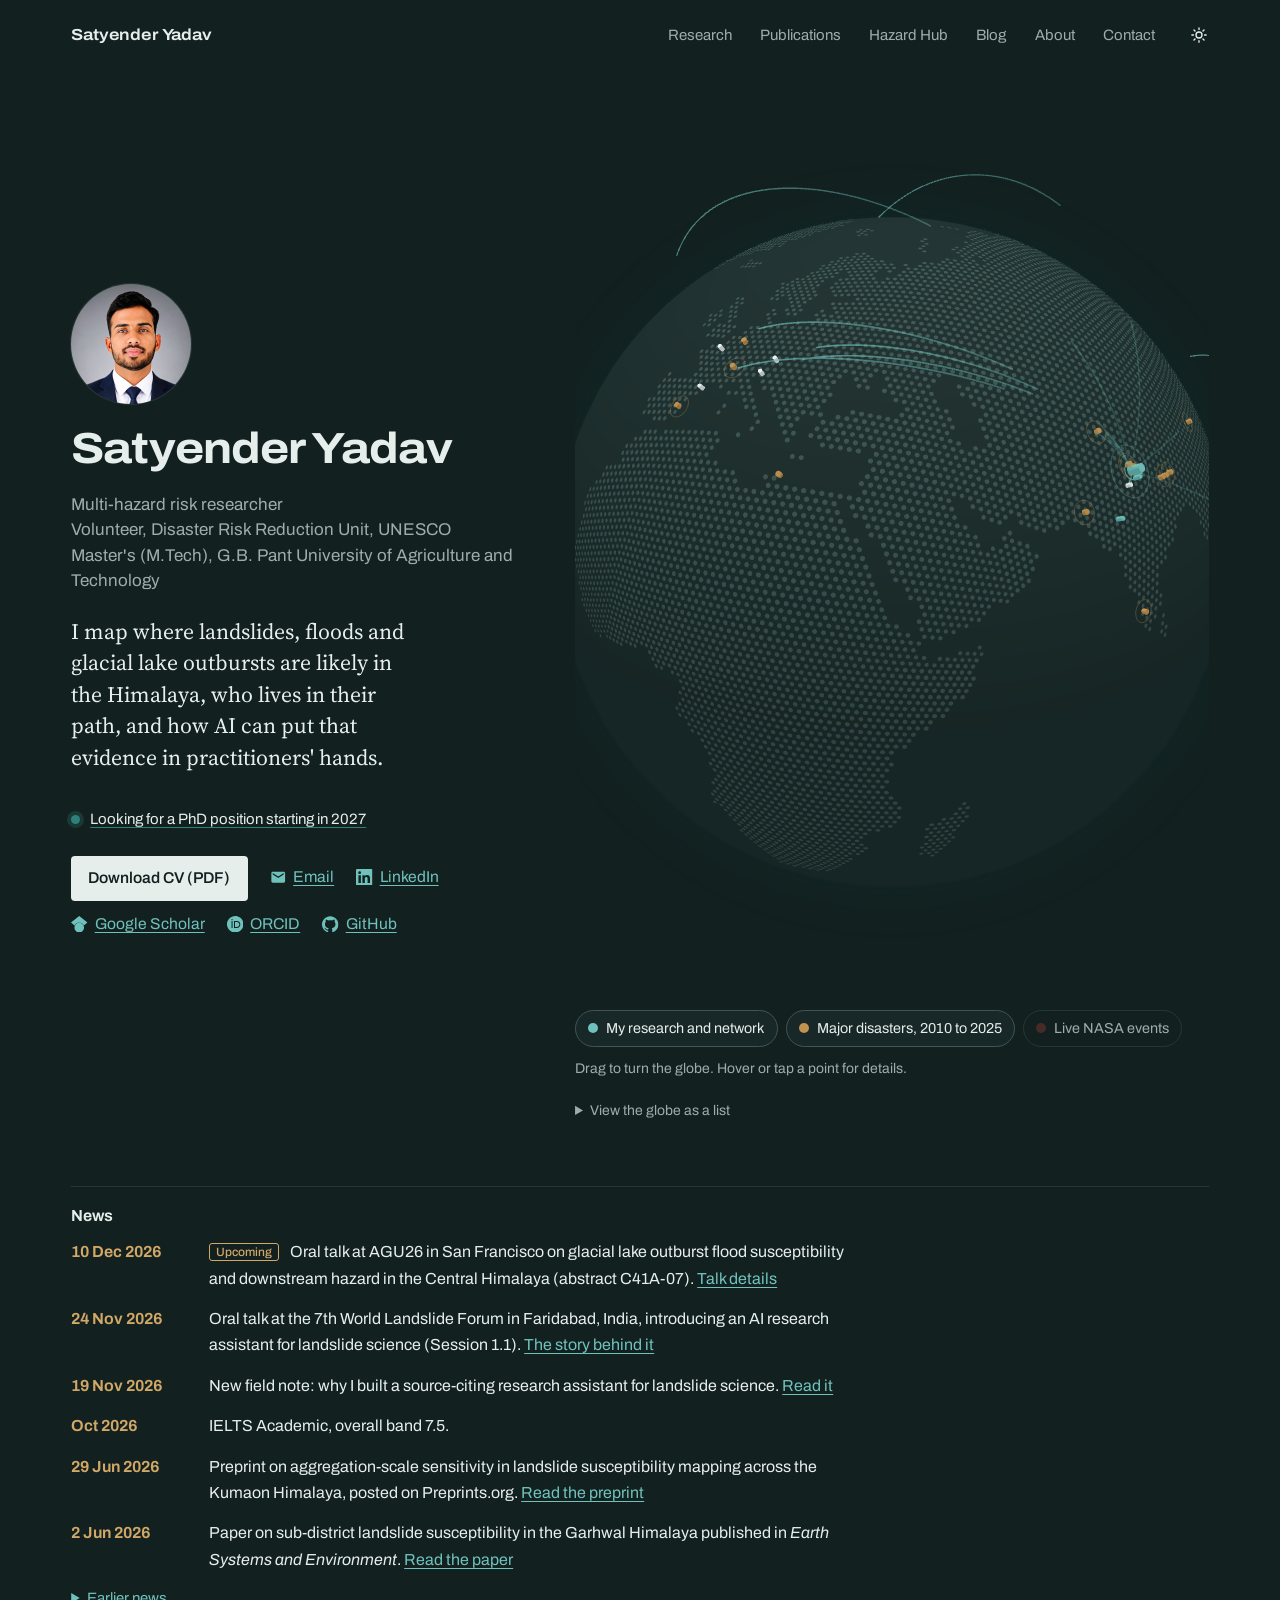
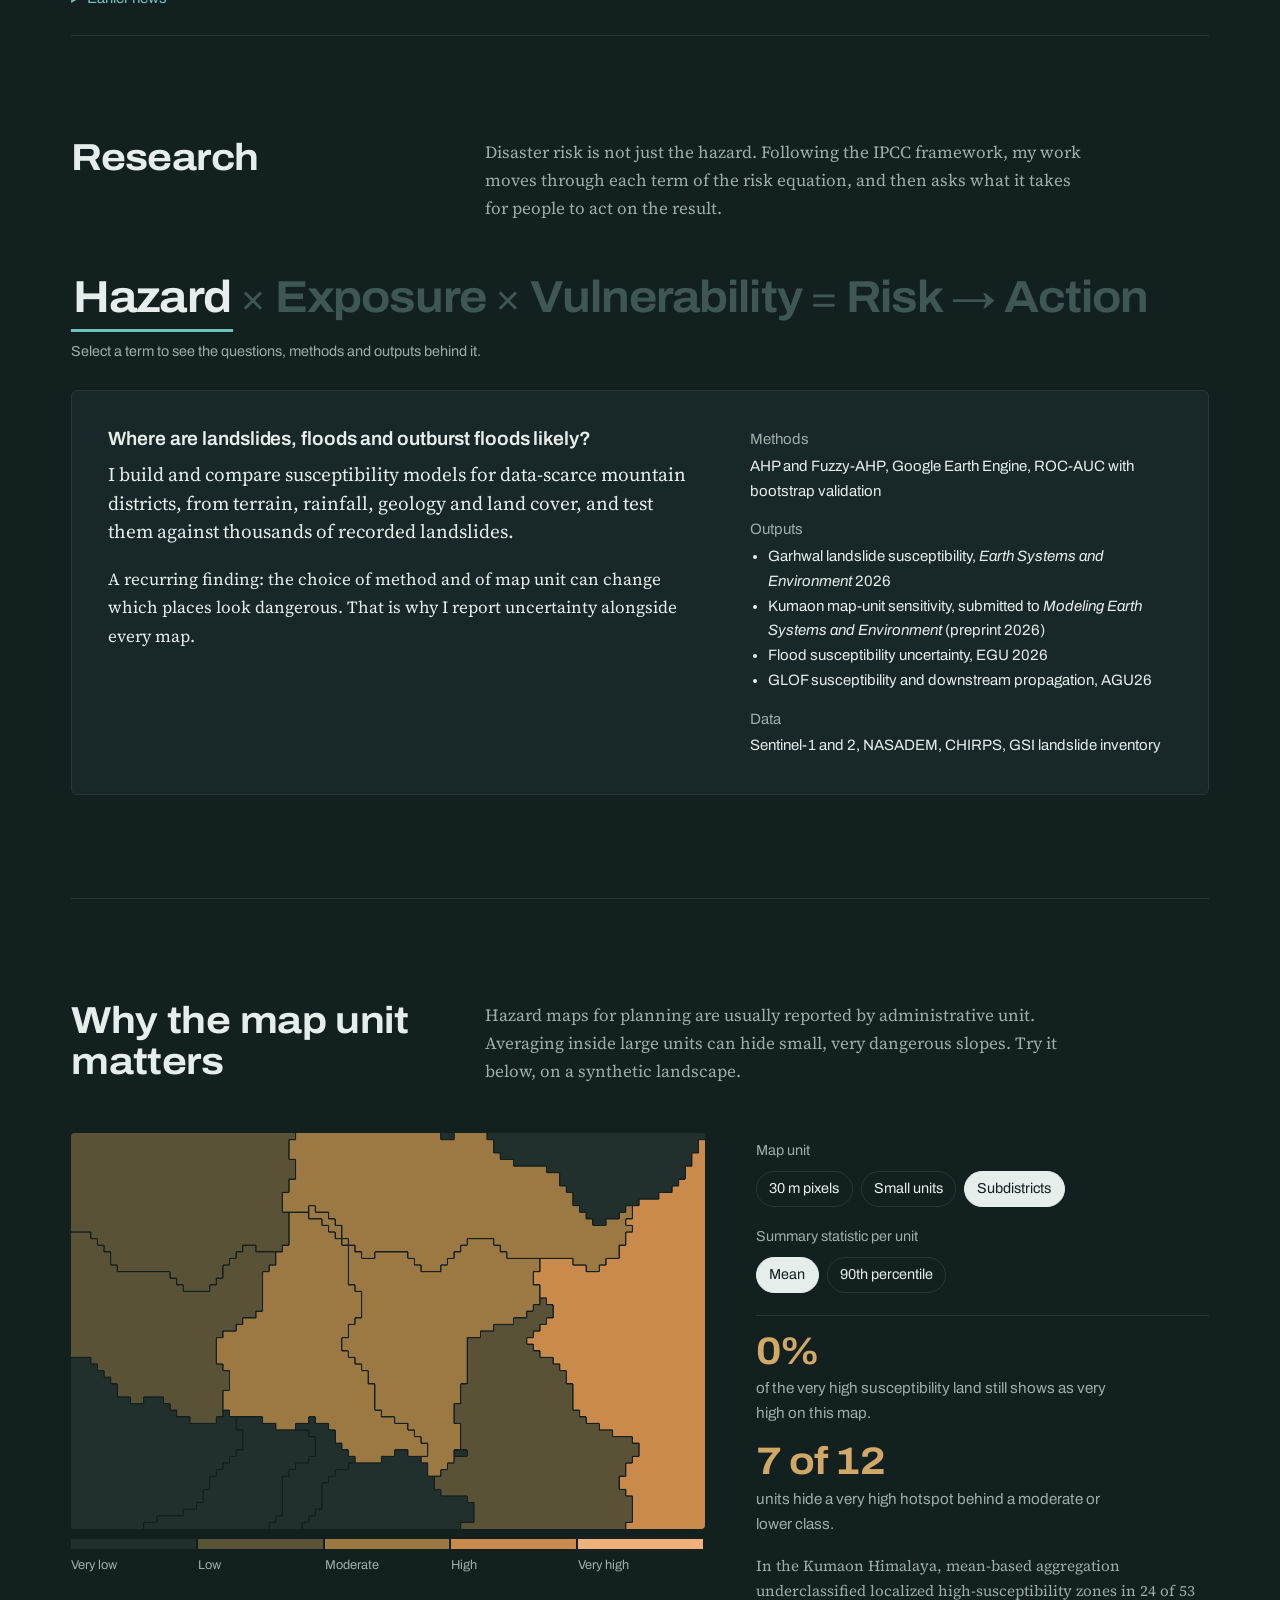
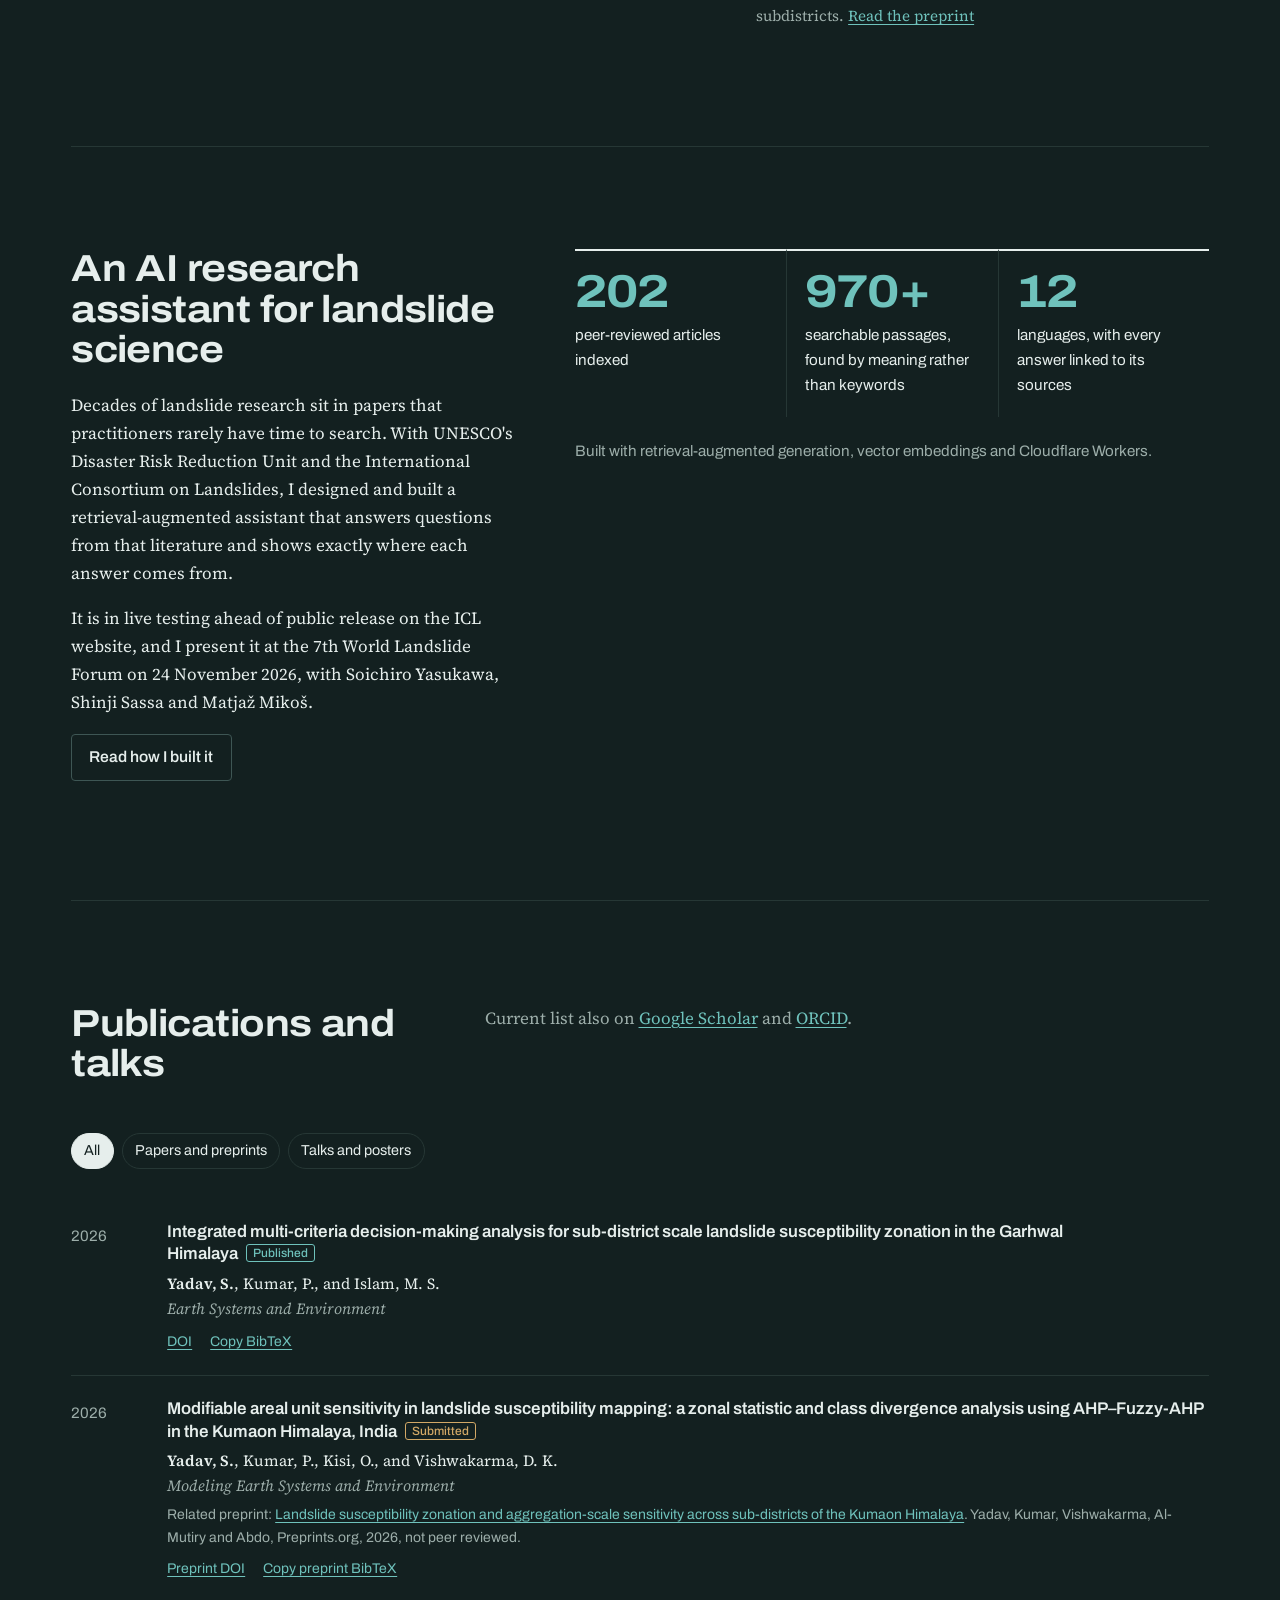
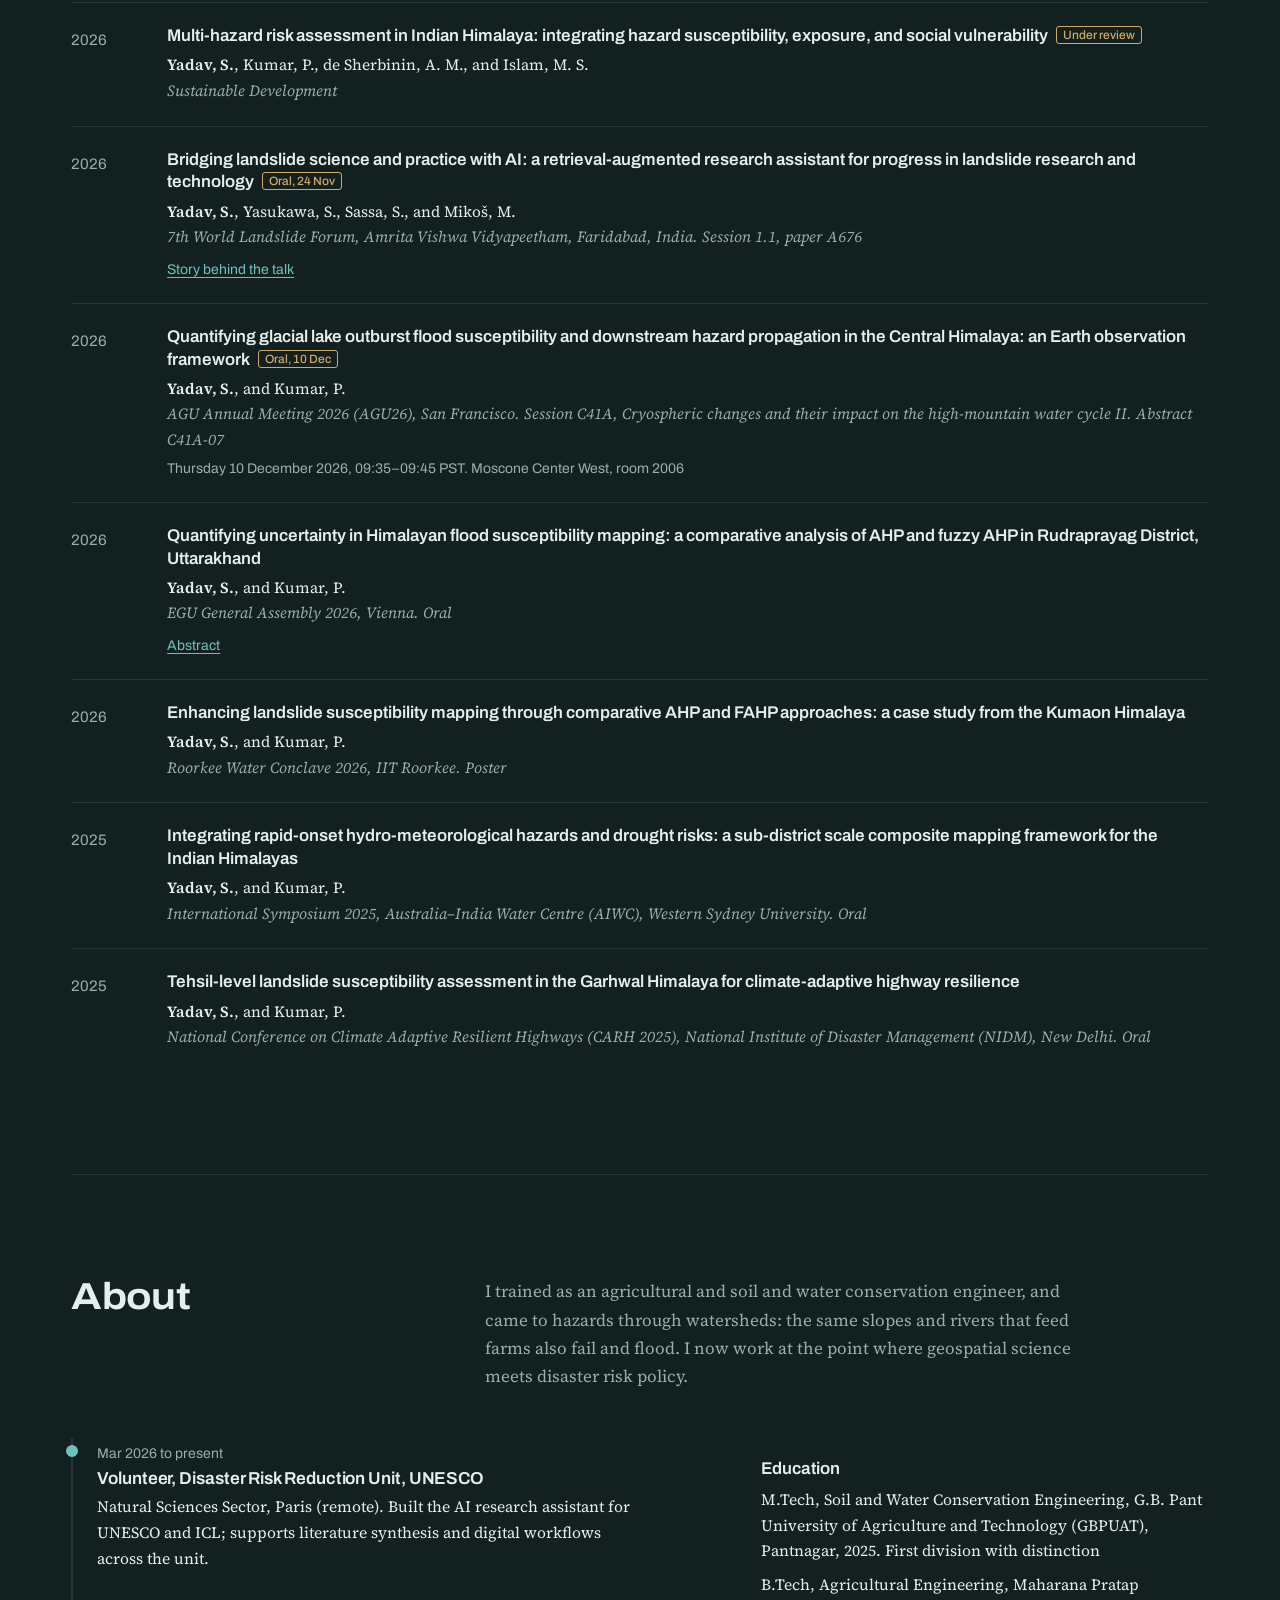
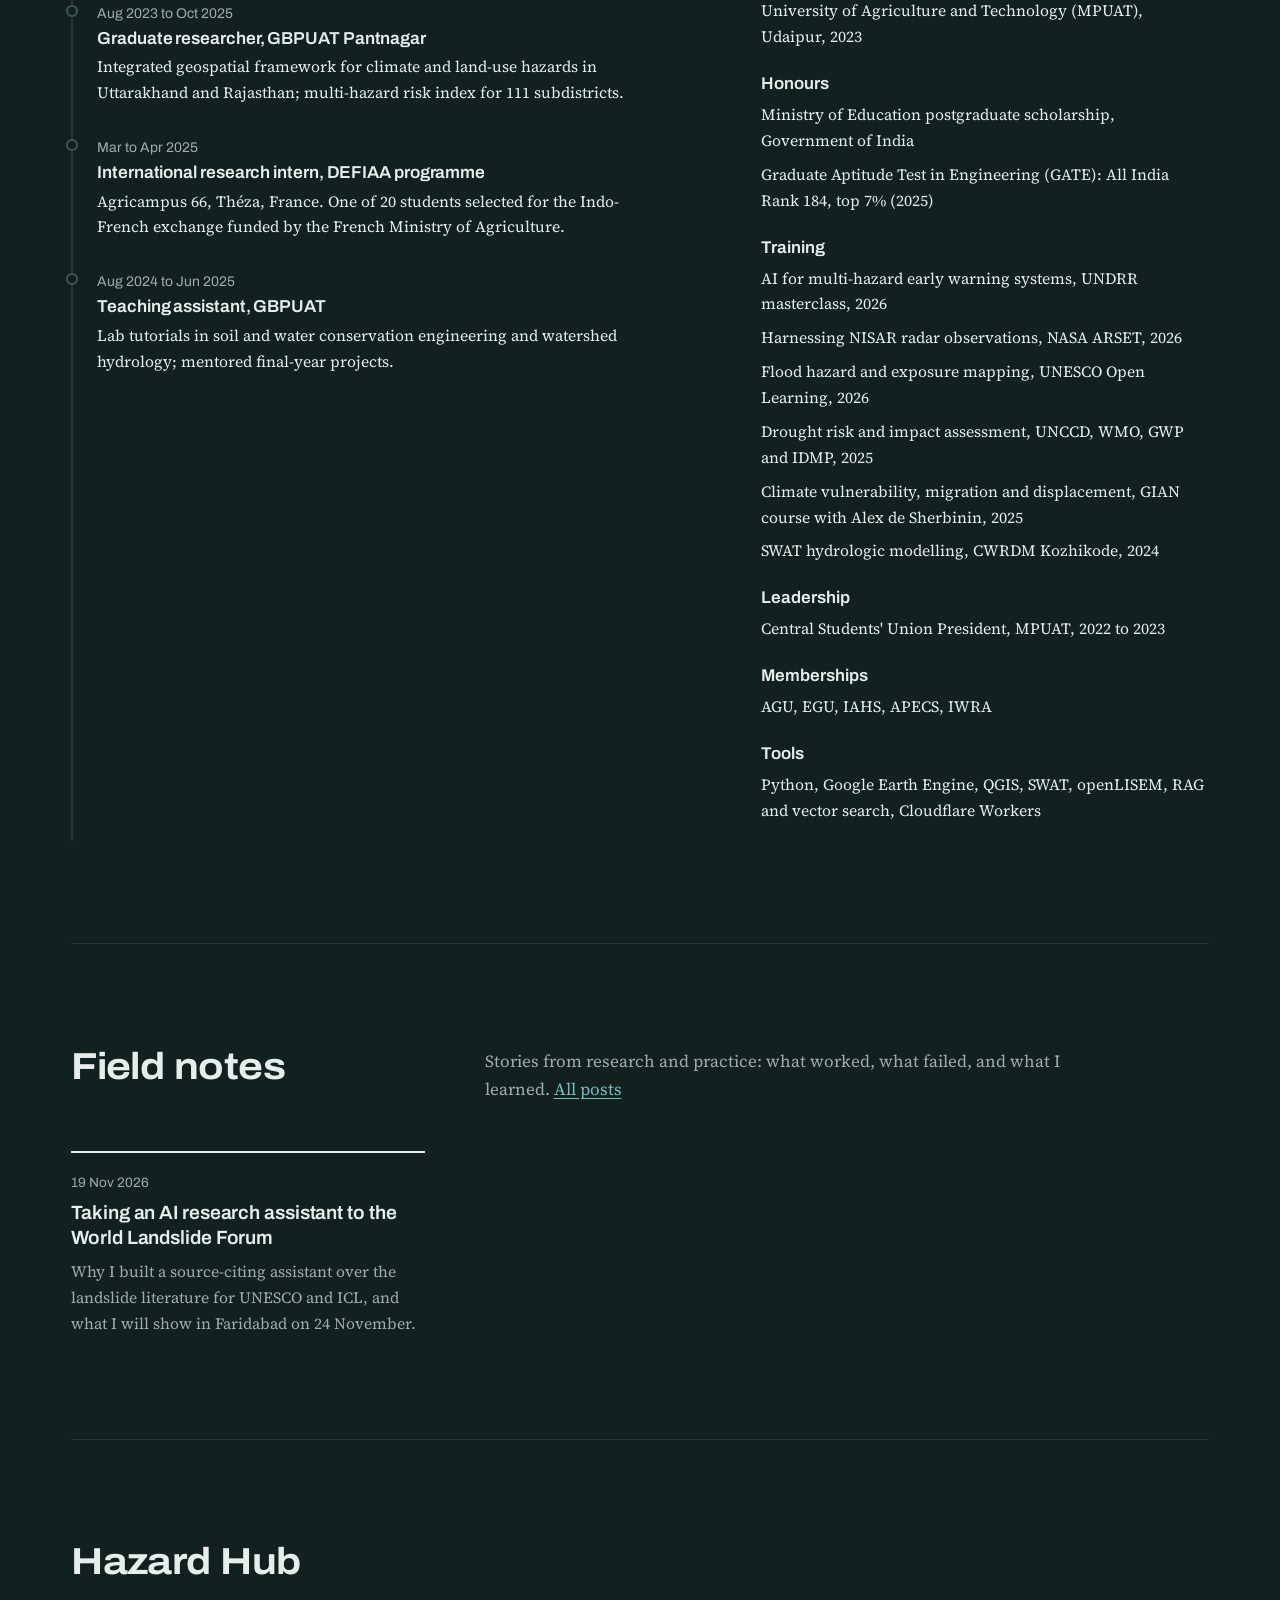
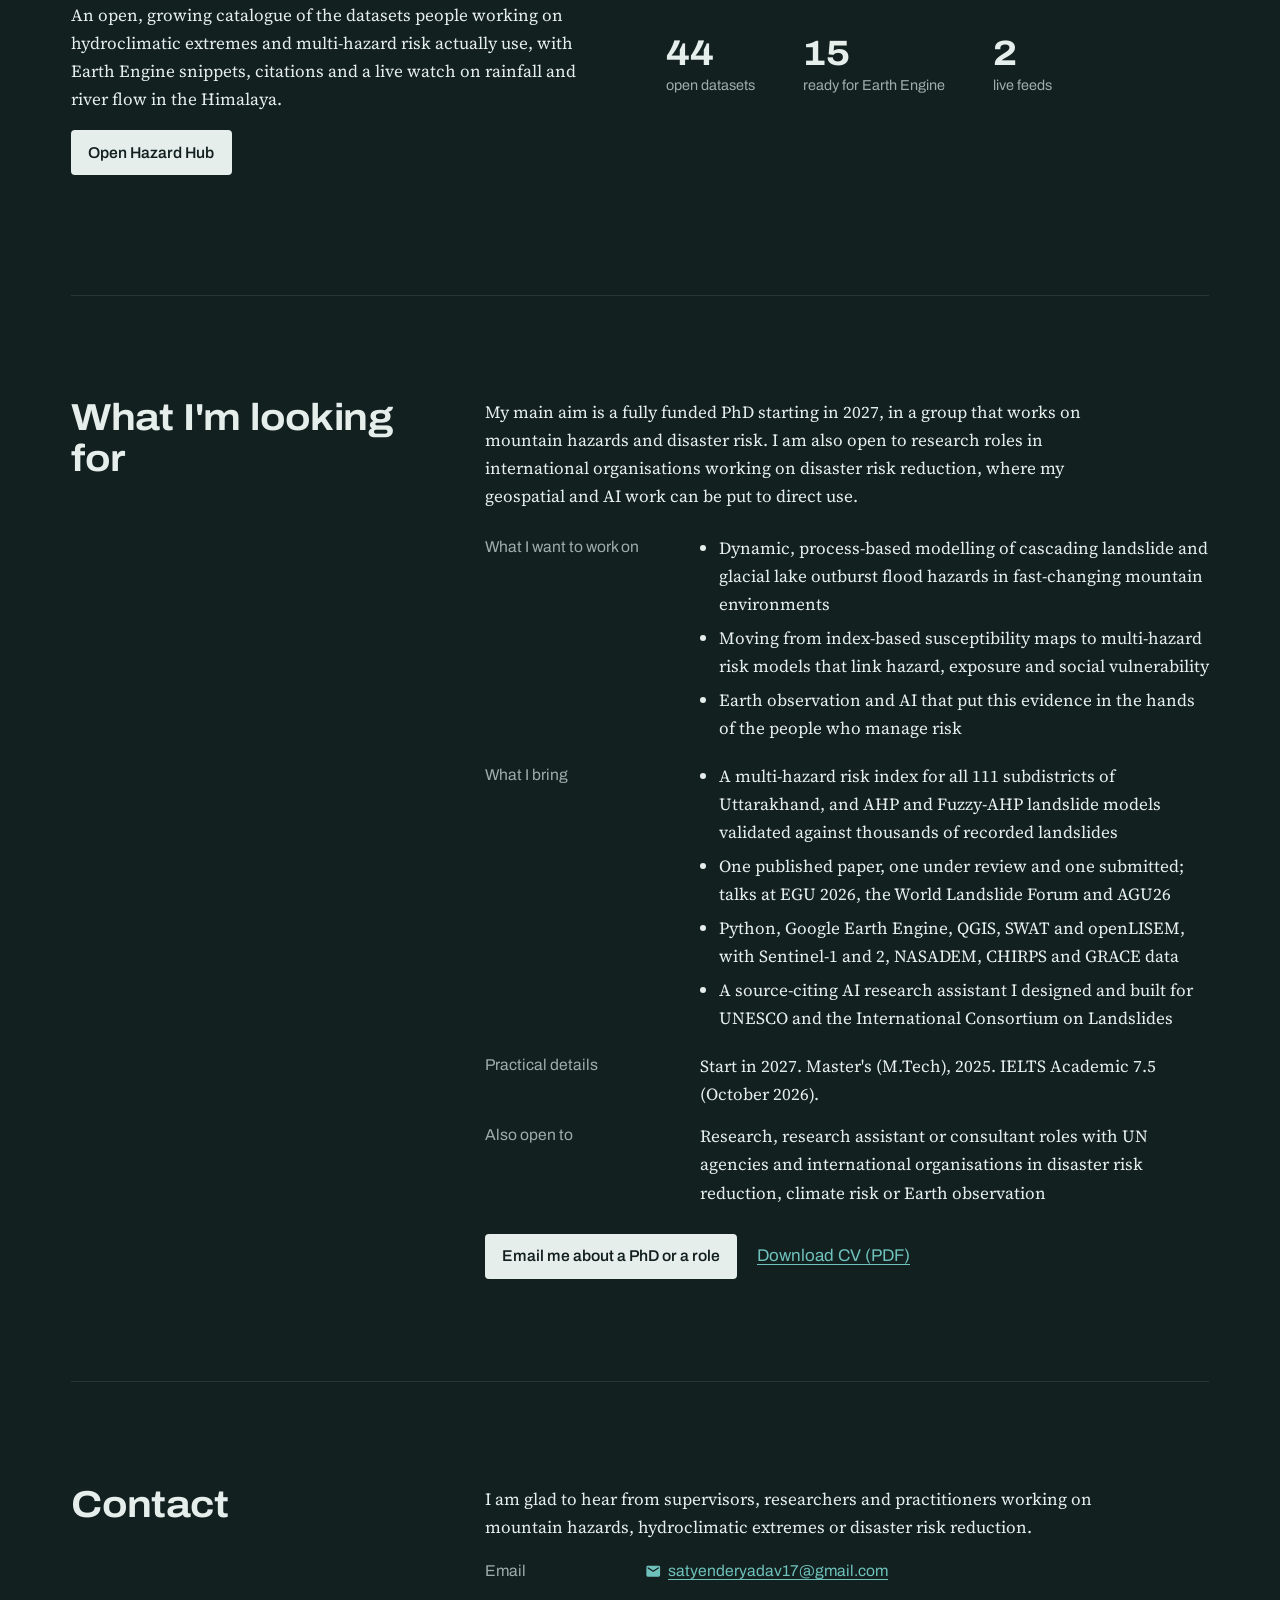
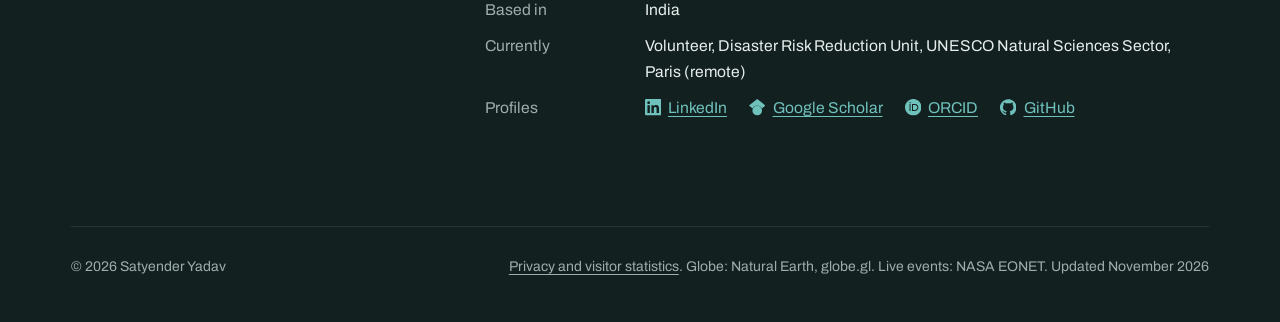
==== commit 61ca479b: "Tidy the line under the name: three clean lines Role, current affiliation and degree on separate lin" ====
--- a/index.html
+++ b/index.html
@@ -239,7 +239,7 @@
       <div>
         <img class="portrait" src="assets/img/satyender-yadav-240.jpg" srcset="assets/img/satyender-yadav-240.jpg 240w, assets/img/satyender-yadav-480.jpg 480w" sizes="(max-width:720px) 96px, 120px" width="120" height="120" alt="Portrait of Satyender Yadav" decoding="async">
         <h1>Satyender Yadav</h1>
-        <p class="role">Multi-hazard risk researcher. Volunteer, Disaster Risk Reduction Unit, UNESCO.<br>M.Tech, Soil and Water Conservation Engineering, G.B. Pant University of Agriculture and Technology.</p>
+        <p class="role">Multi-hazard risk researcher<br>Volunteer, Disaster Risk Reduction Unit,&nbsp;UNESCO<br>Master's (M.Tech), G.B. Pant University of Agriculture and Technology</p>
         <p class="lede">I map where landslides, floods and glacial lake outbursts are likely in the Himalaya, who lives in their path, and how AI can put that evidence in practitioners' hands.</p>
         <!-- EDIT: change if your situation changes -->
         <p class="status-line"><a href="#phd">Looking for a PhD position starting in 2027</a></p>
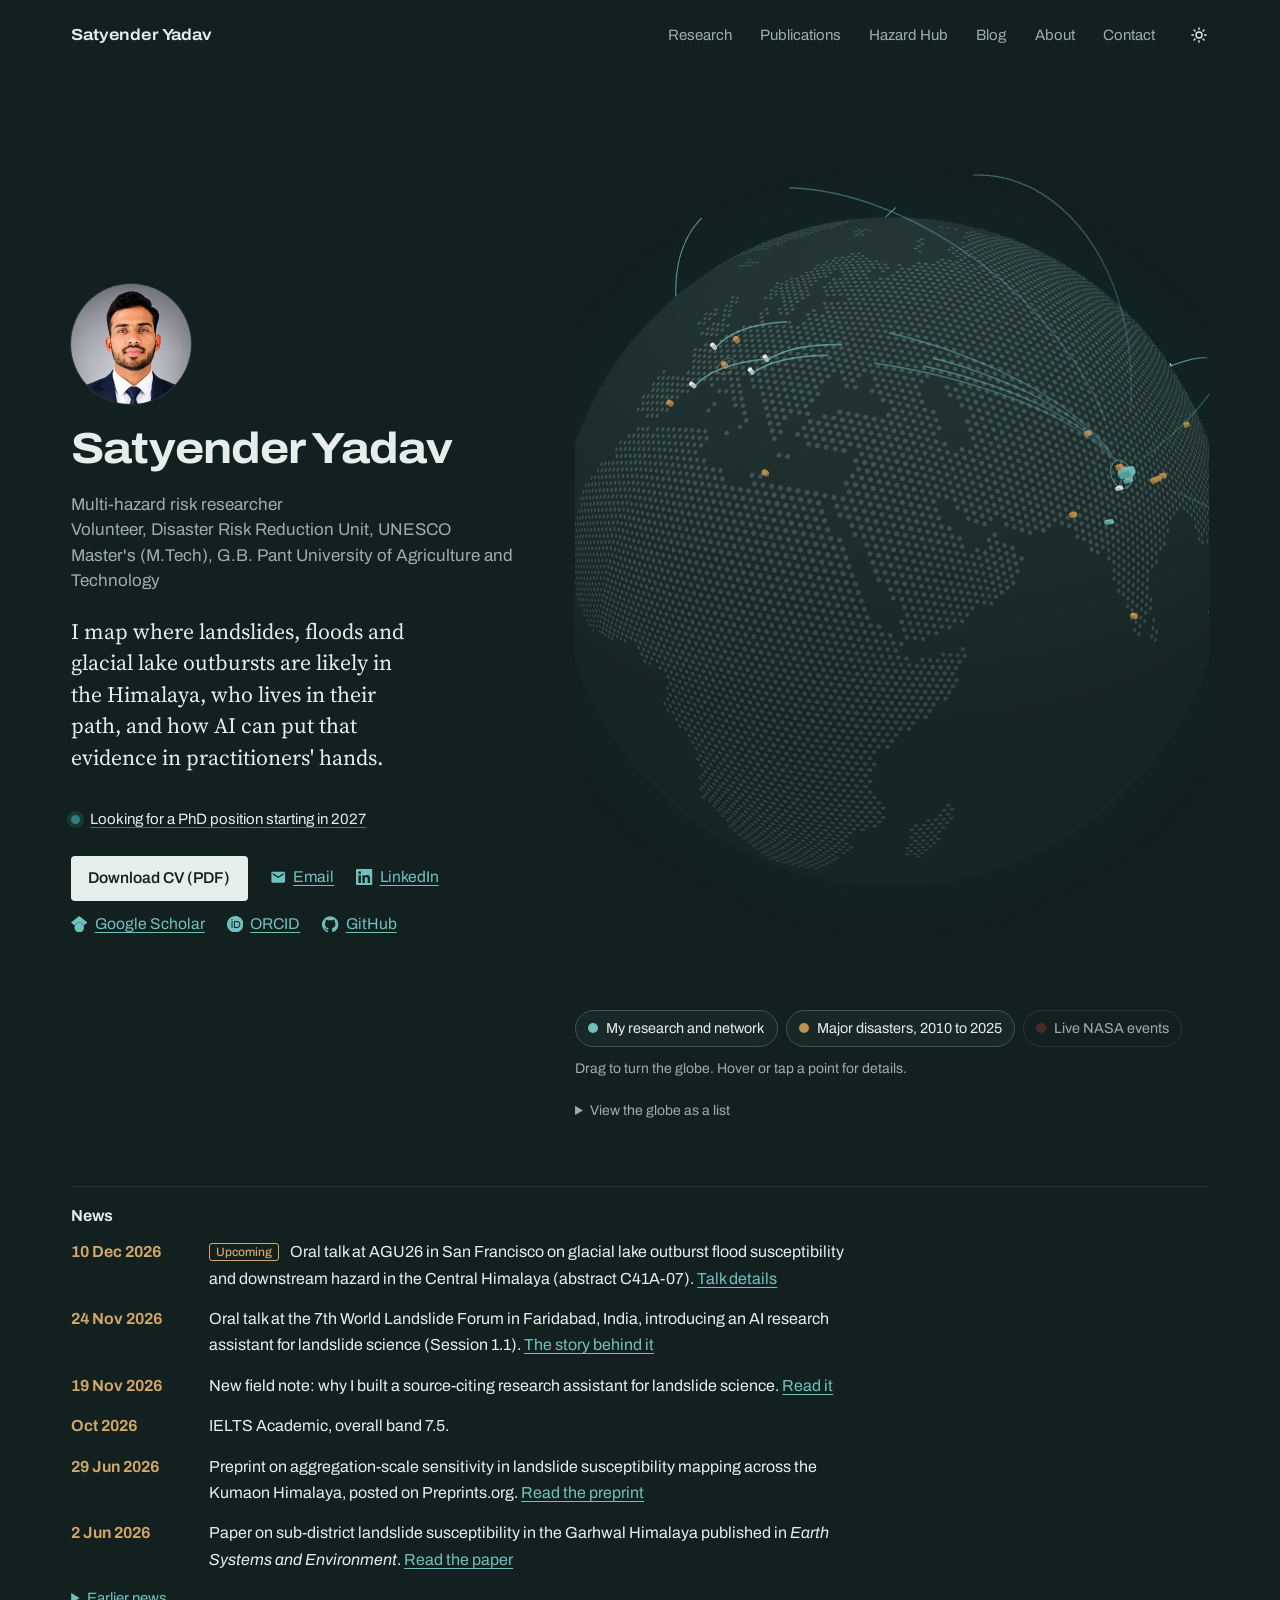
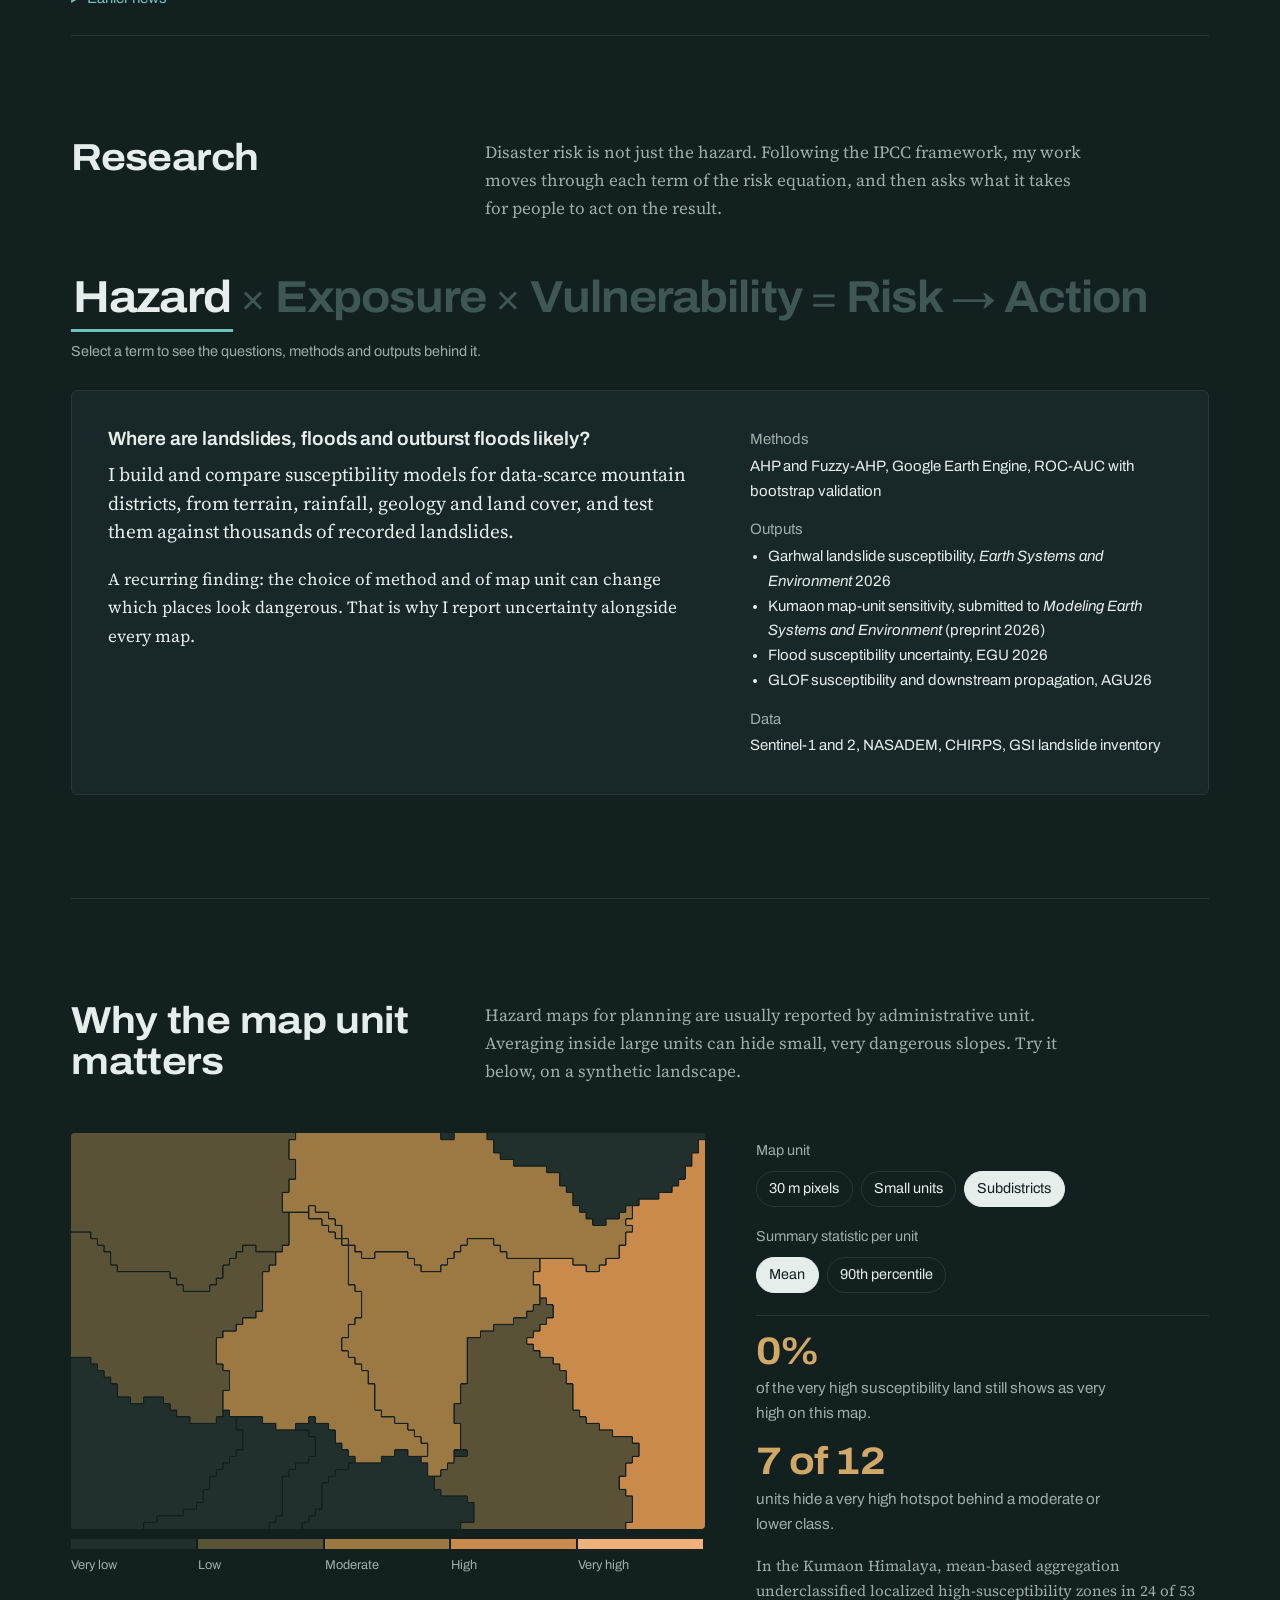
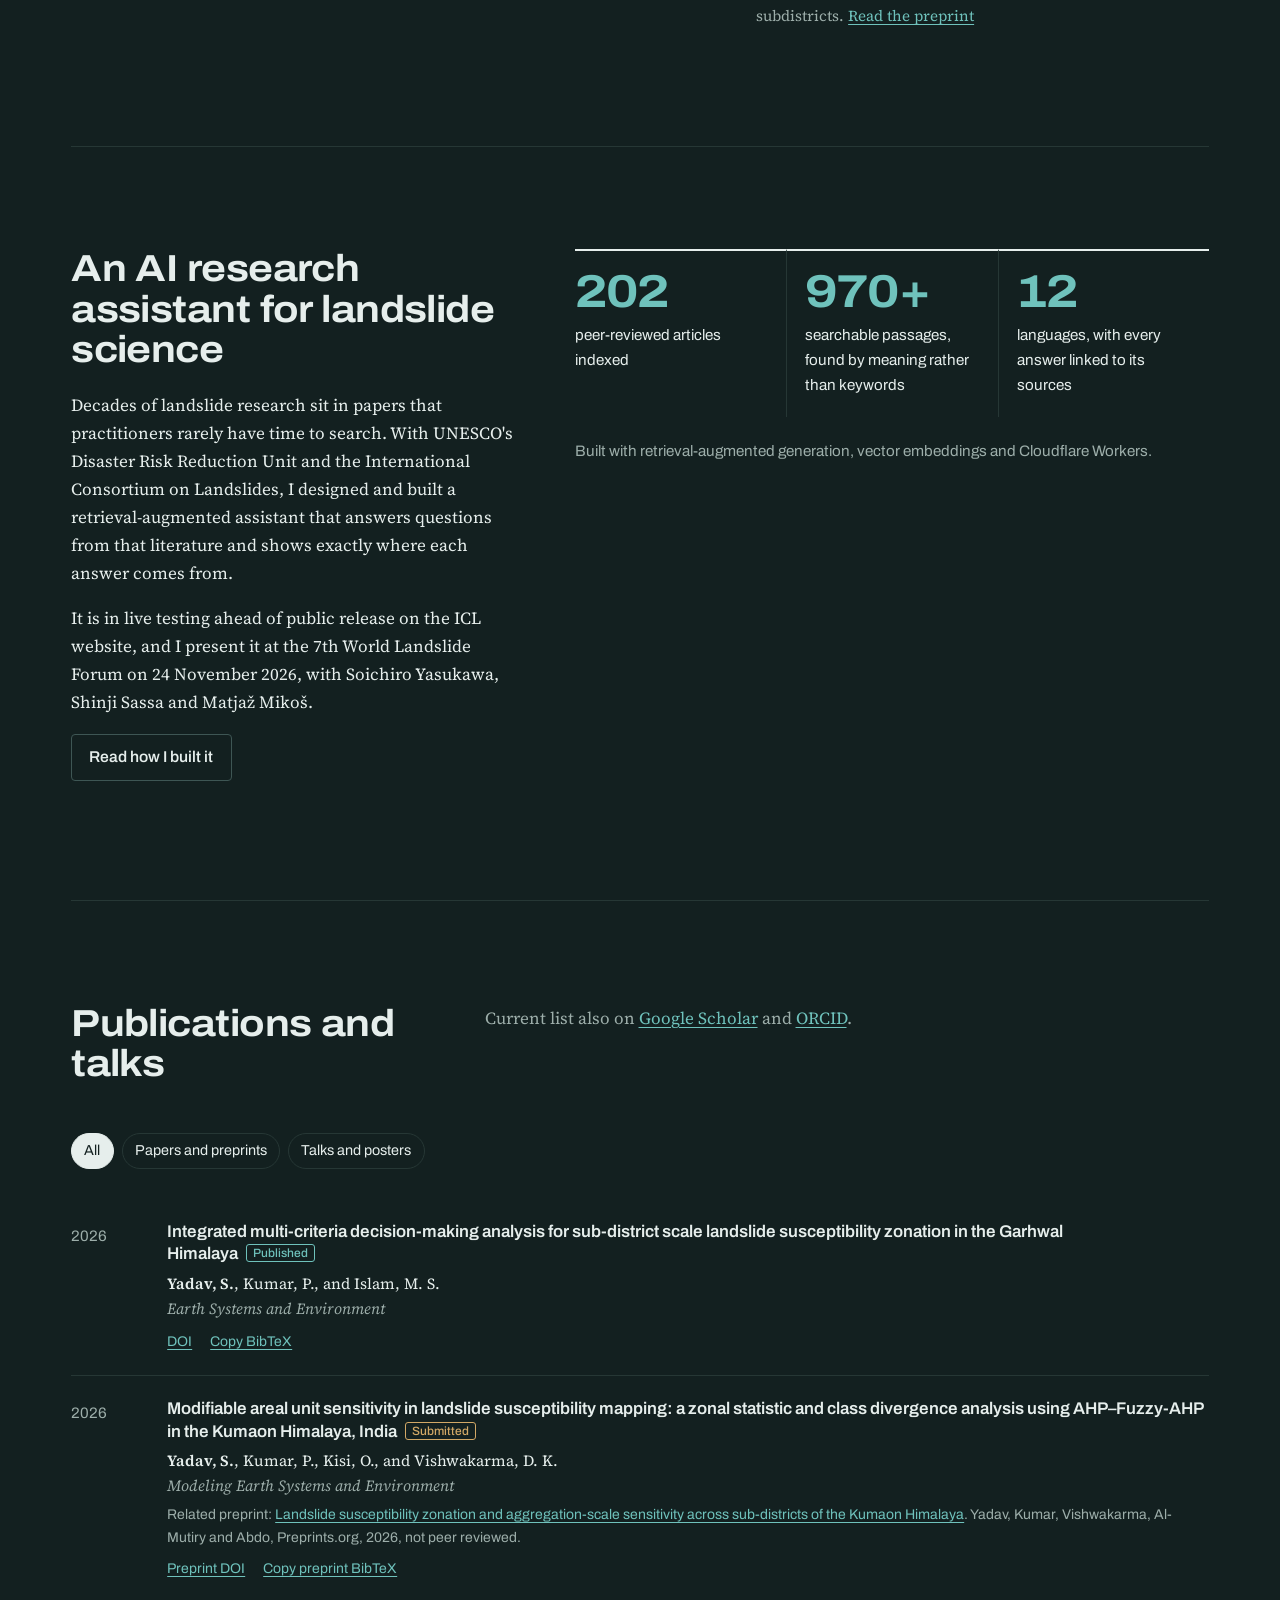
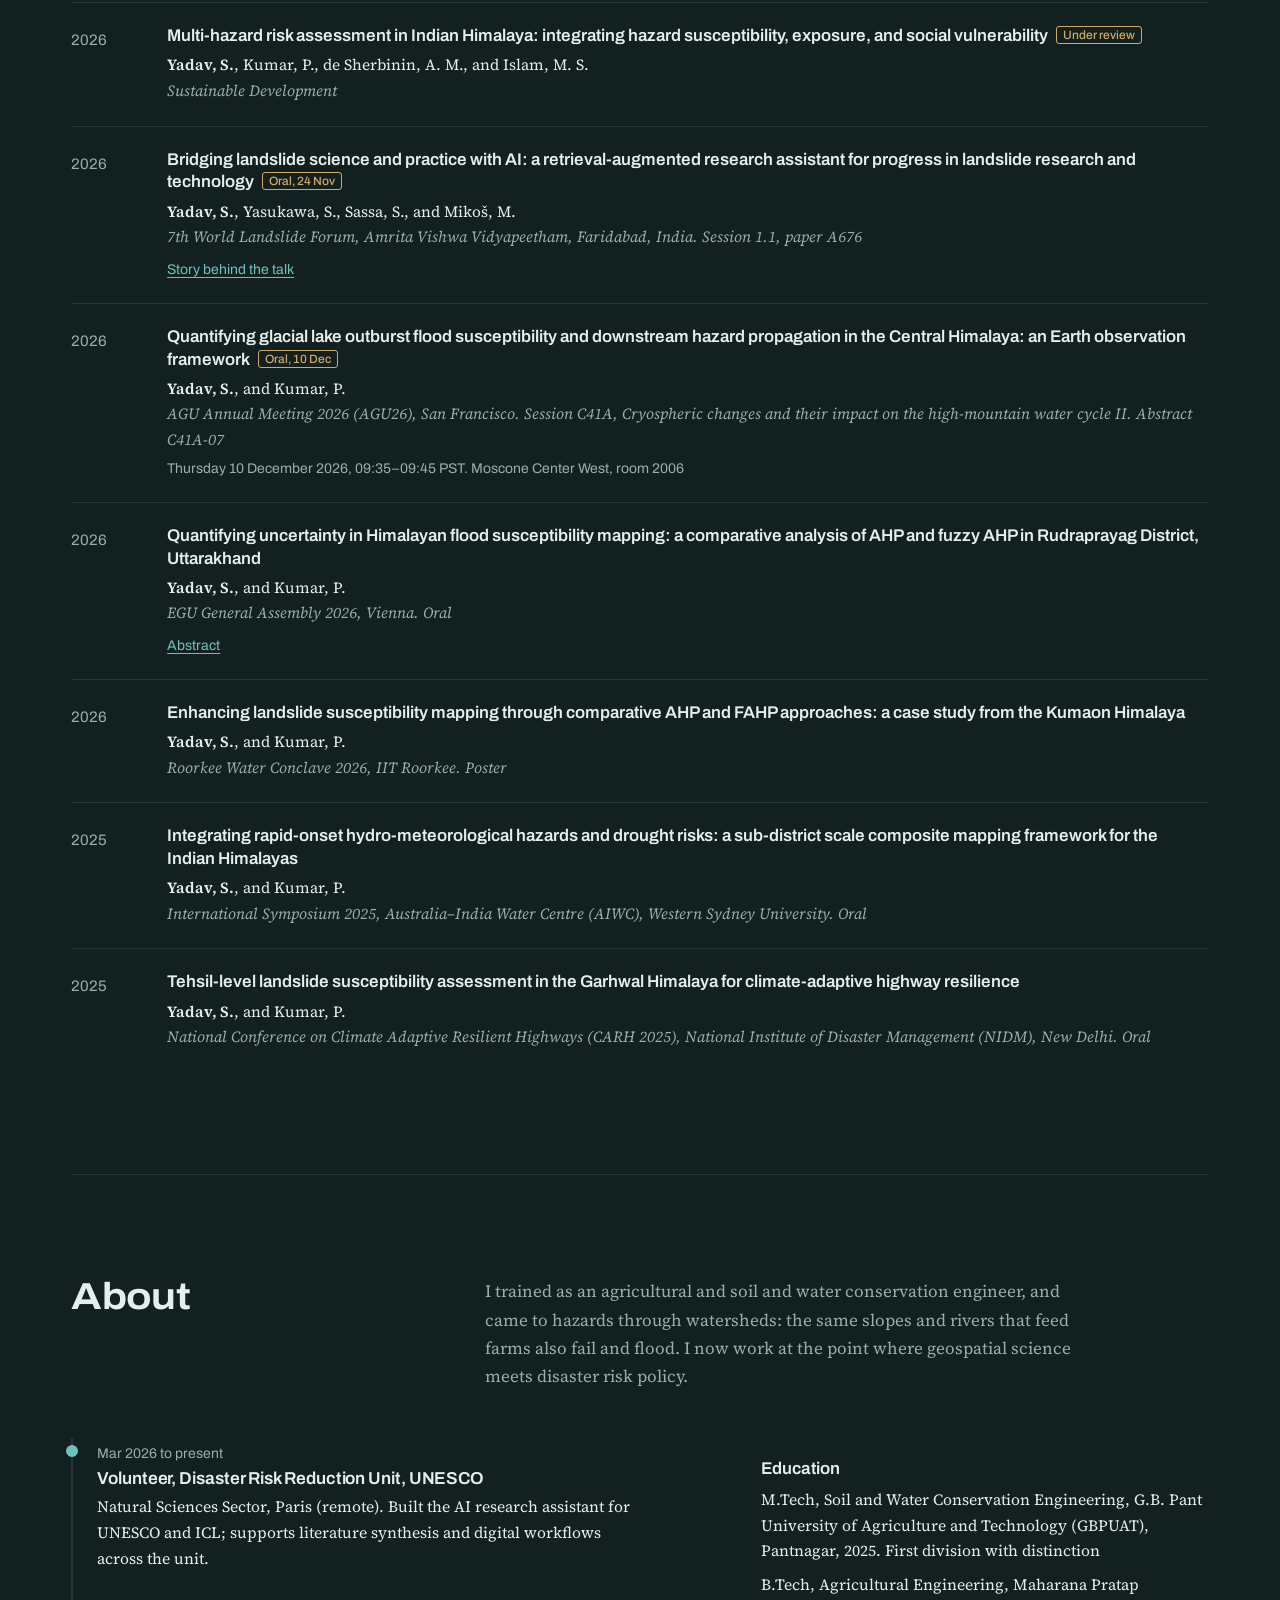
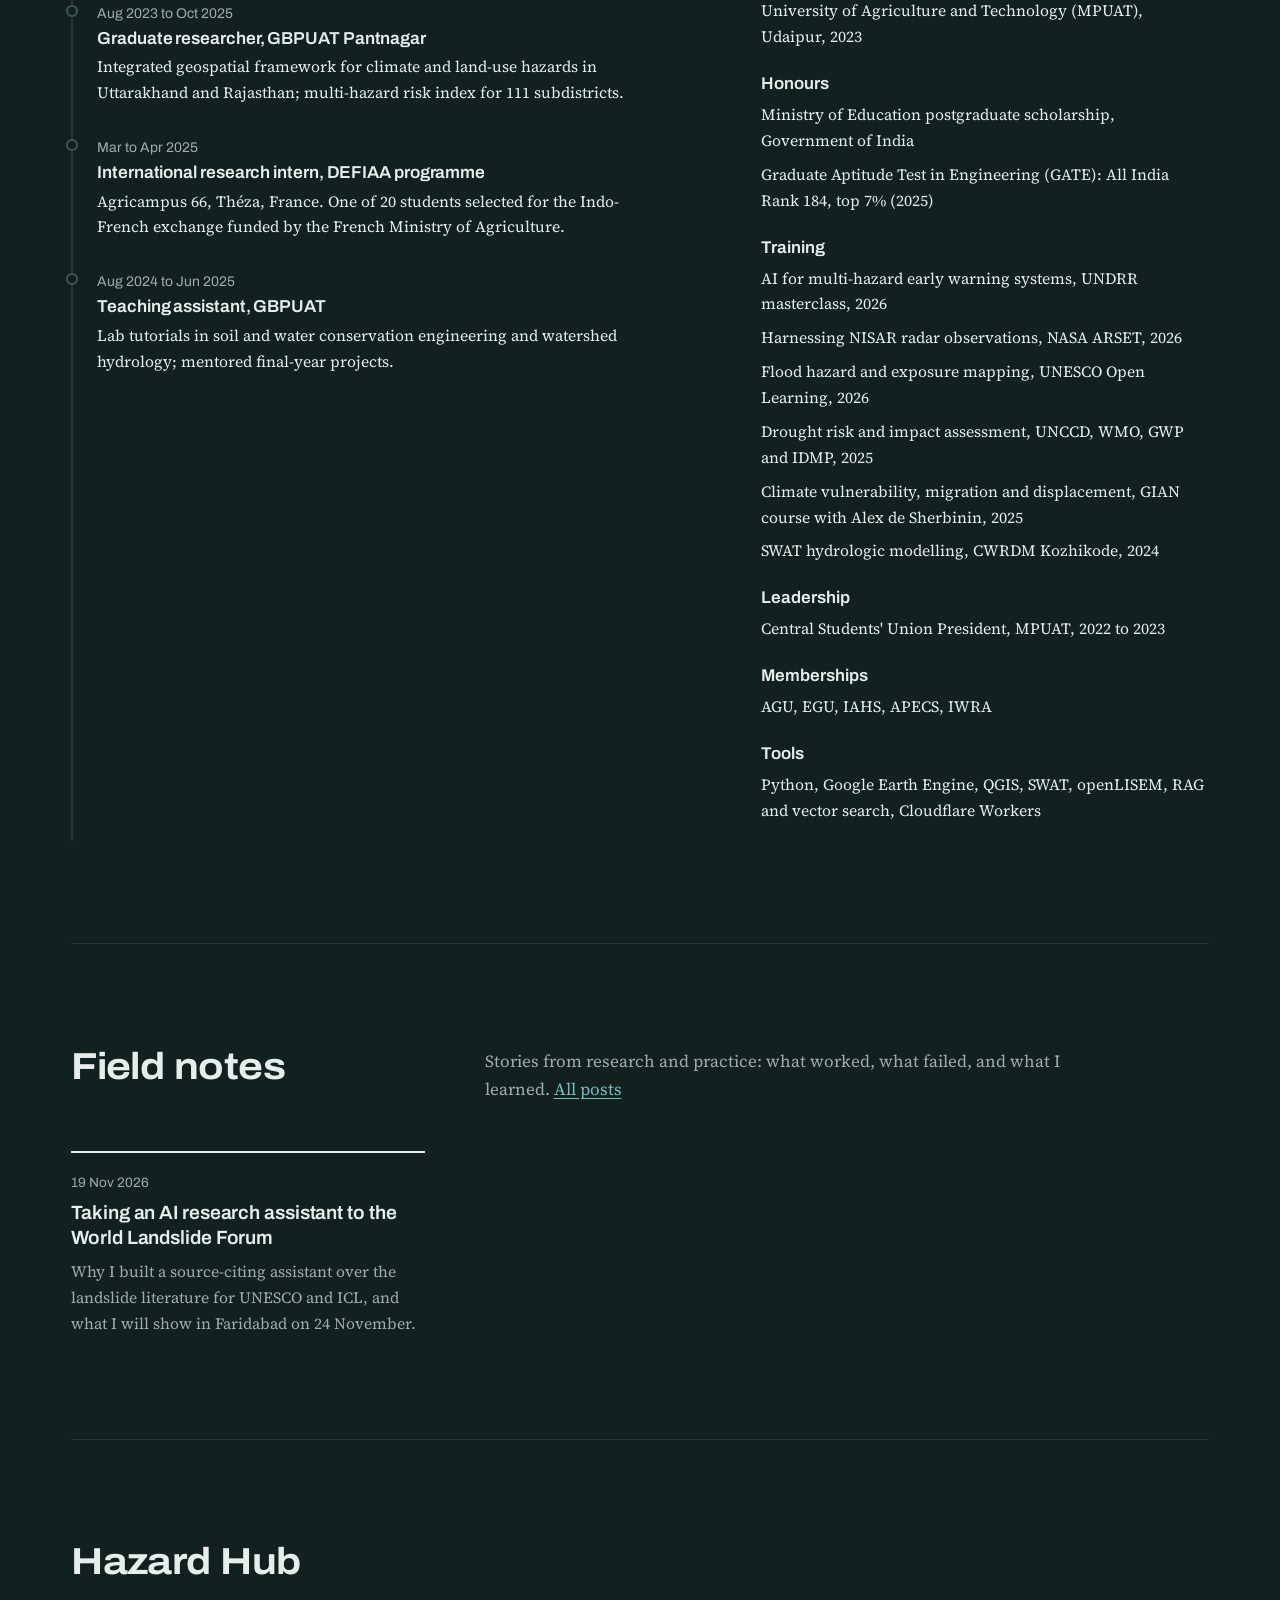
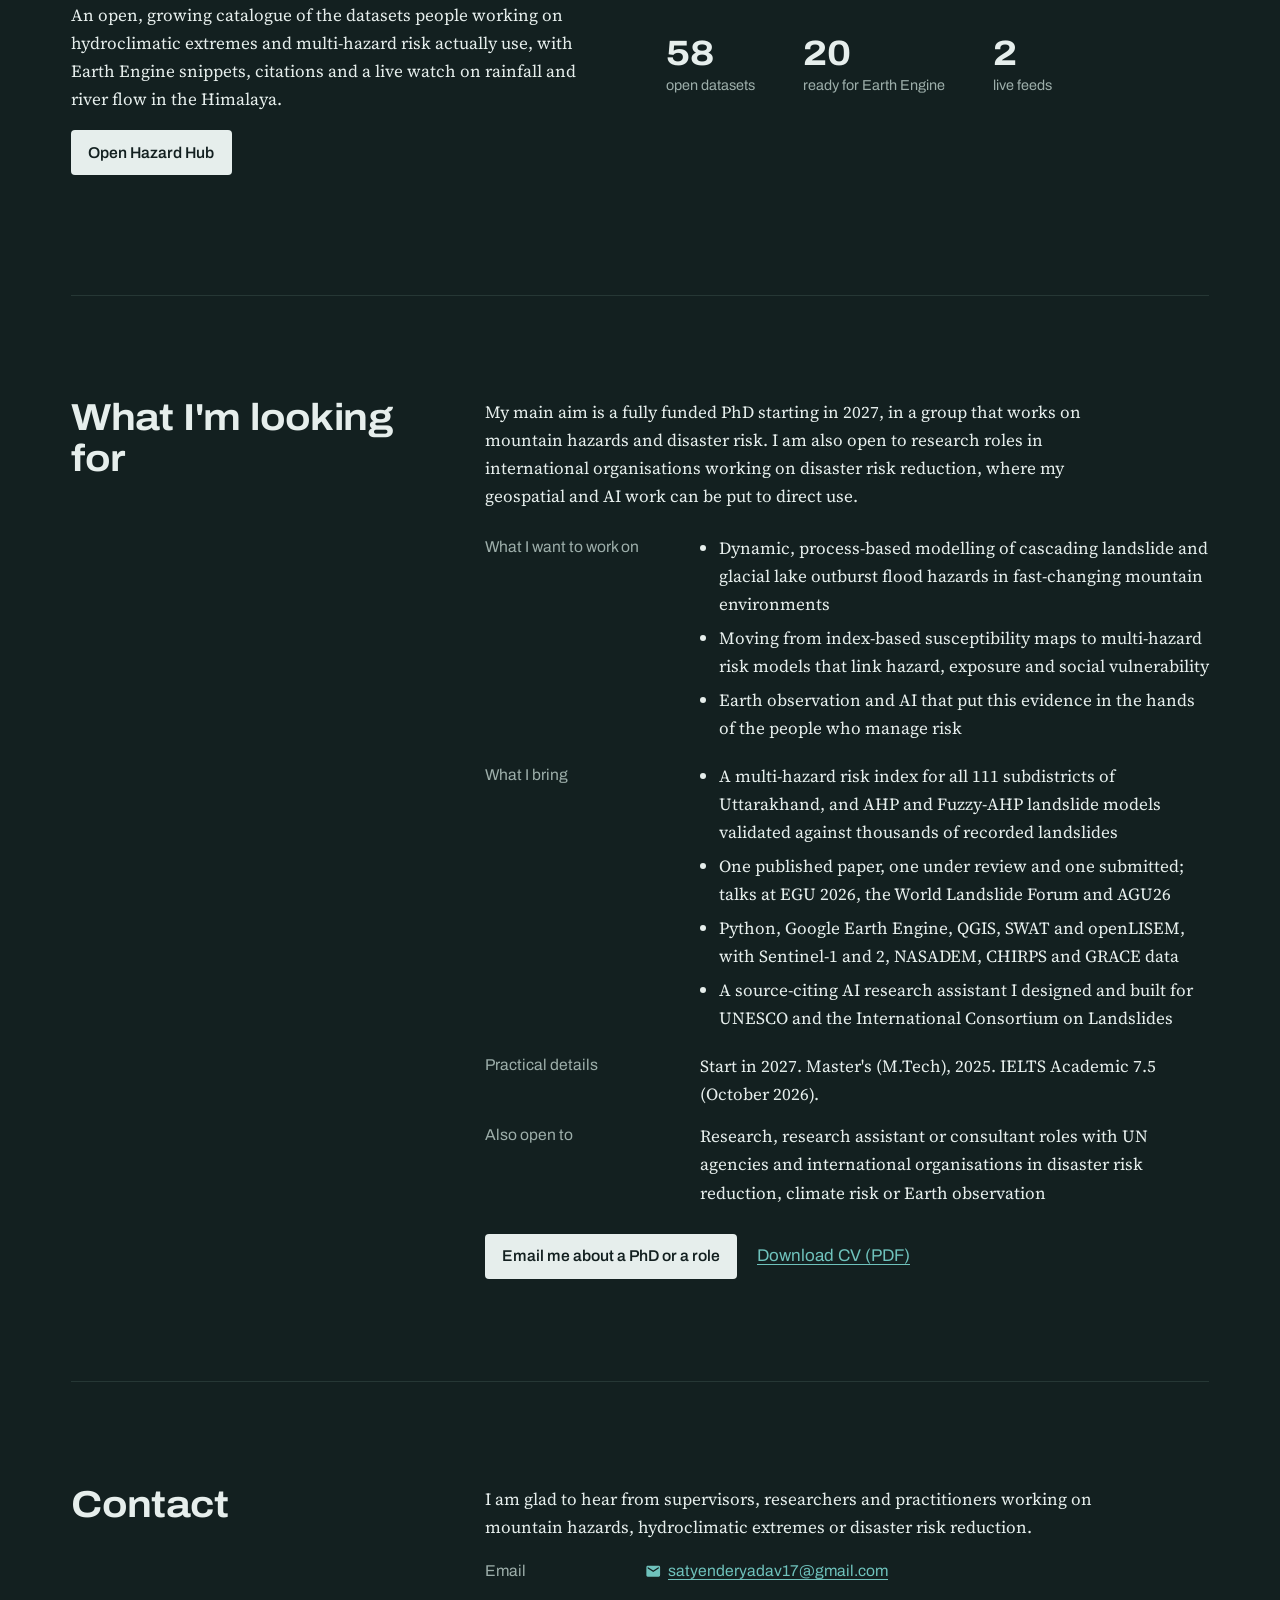
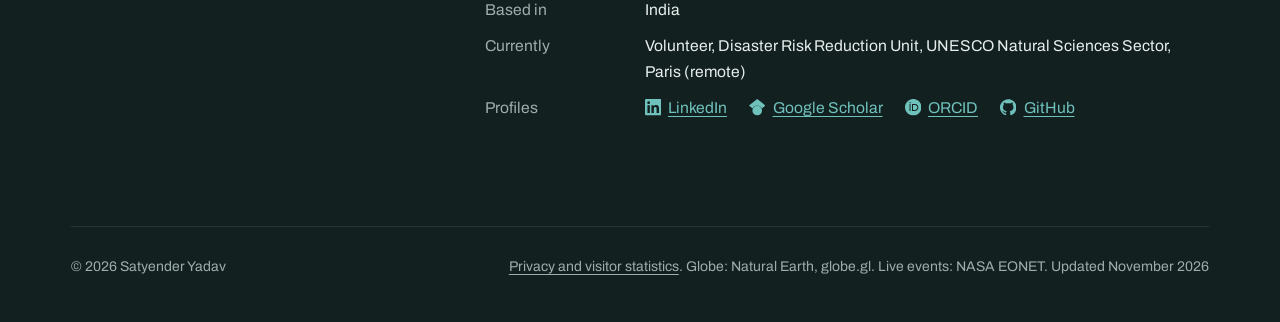
==== commit 6d2b6da6: "Hazard Hub: 14 new open datasets and a licence on every card New: Global Landslide Hazard Map, ITS_L" ====
--- a/index.html
+++ b/index.html
@@ -570,8 +570,8 @@
           <p><a class="btn" href="hub.html">Open Hazard Hub</a></p>
         </div>
         <div class="stats" id="hub-stats" aria-label="Hazard Hub at a glance">
-          <div><b id="hs-n">44</b><span>open datasets</span></div>
-          <div><b id="hs-g">15</b><span>ready for Earth Engine</span></div>
+          <div><b id="hs-n">58</b><span>open datasets</span></div>
+          <div><b id="hs-g">20</b><span>ready for Earth Engine</span></div>
           <div><b>2</b><span>live feeds</span></div>
         </div>
       </div>
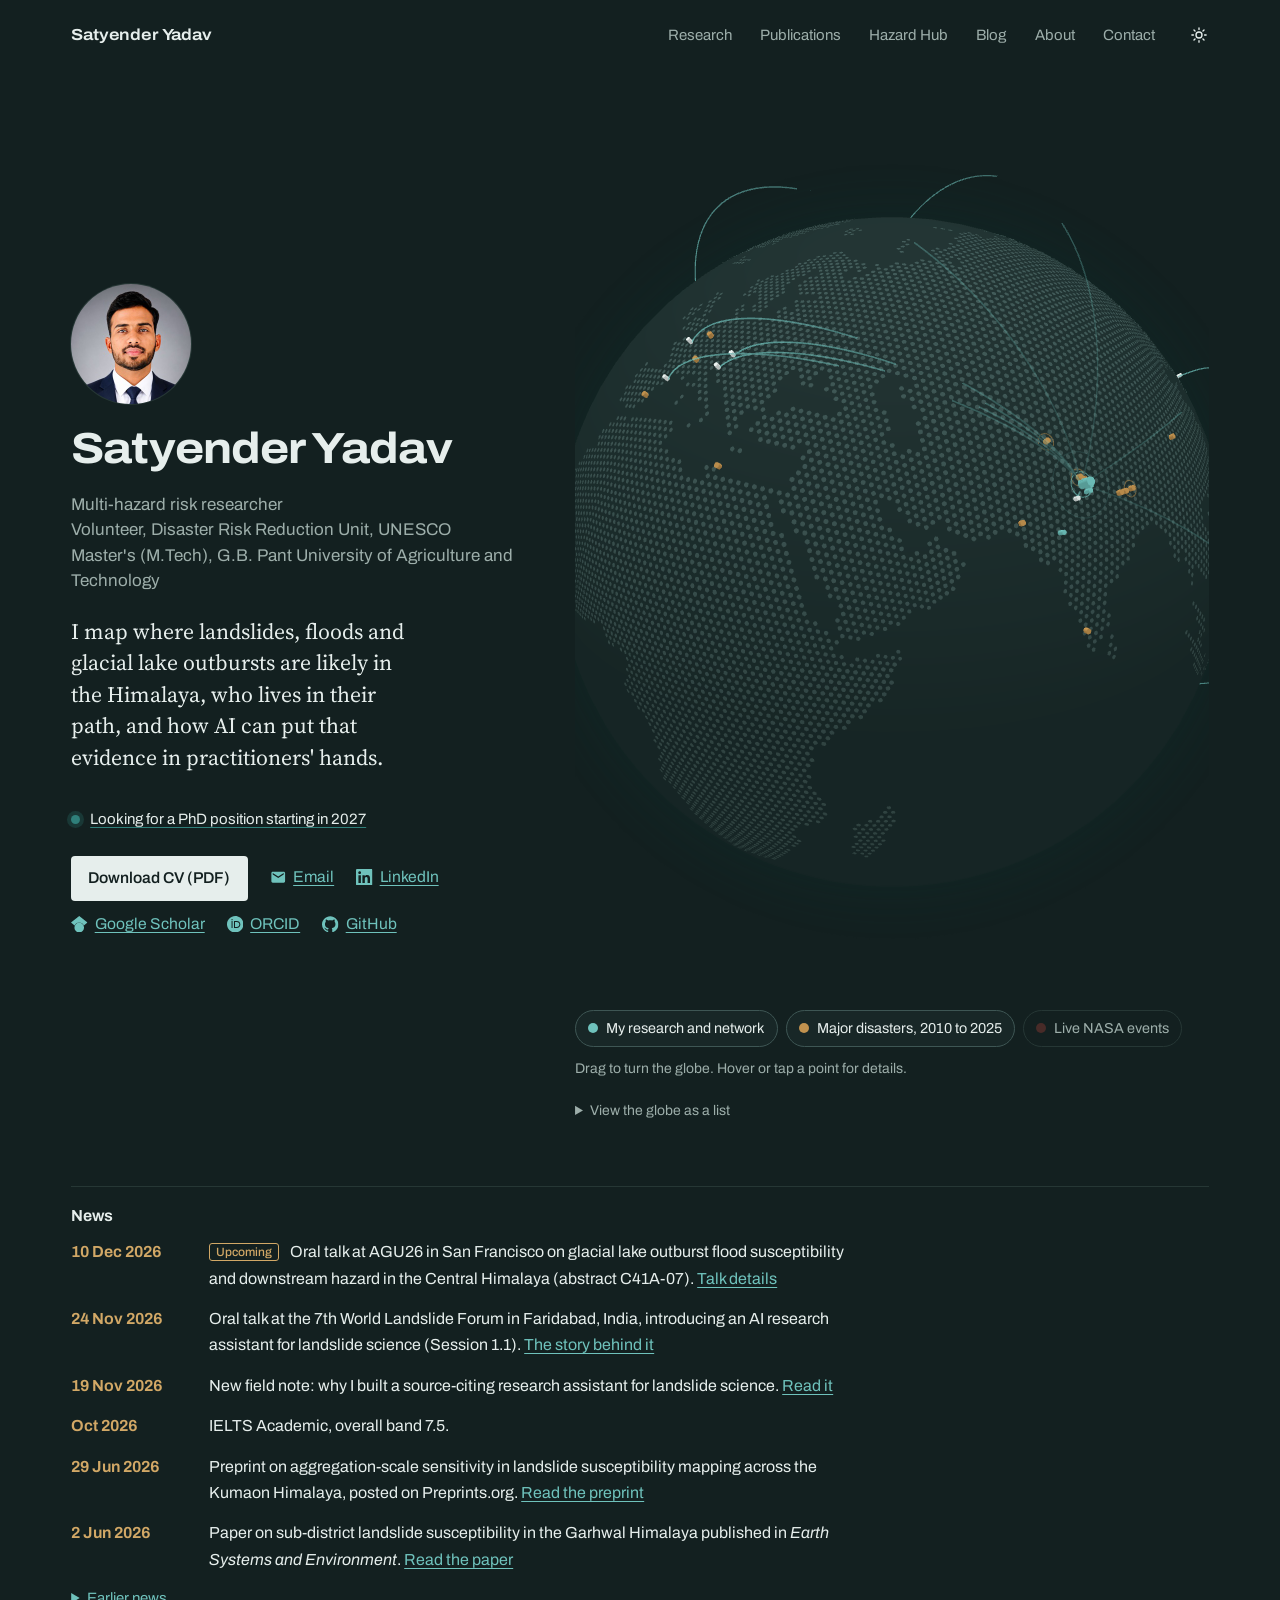
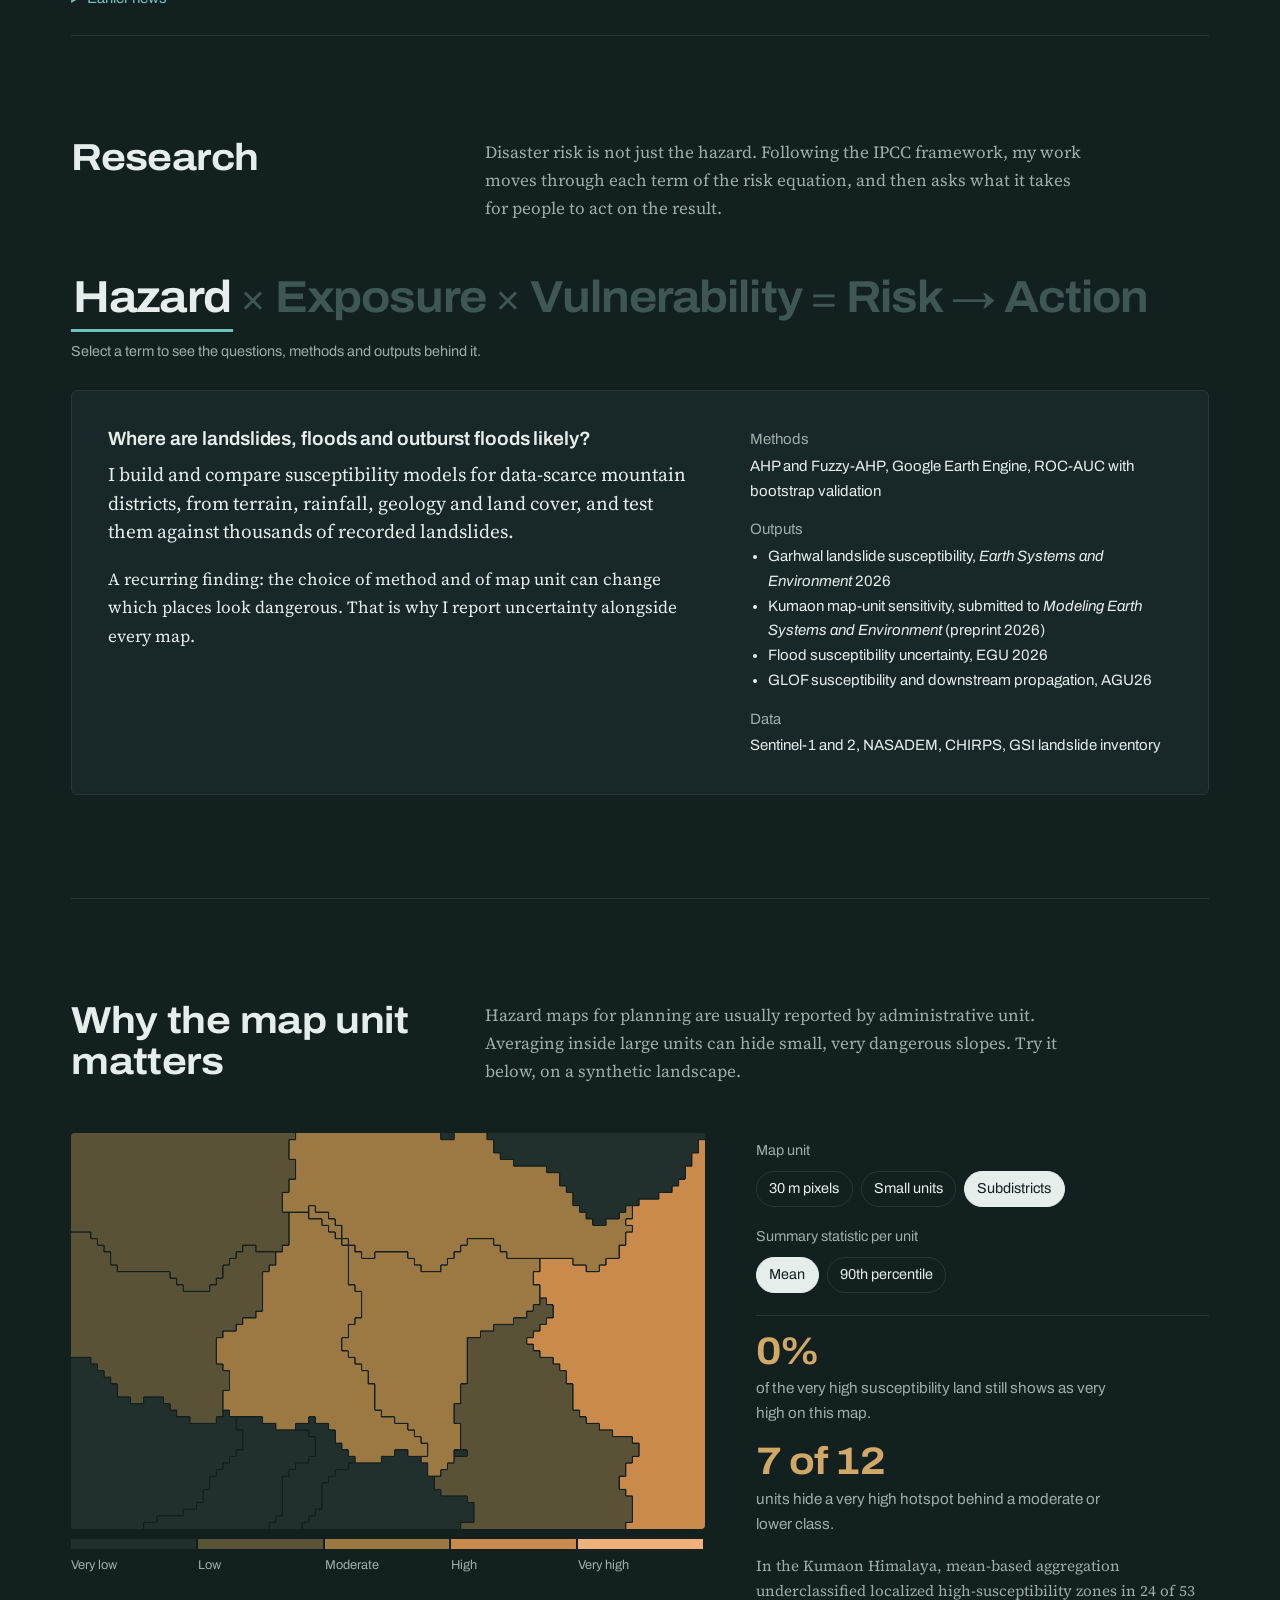
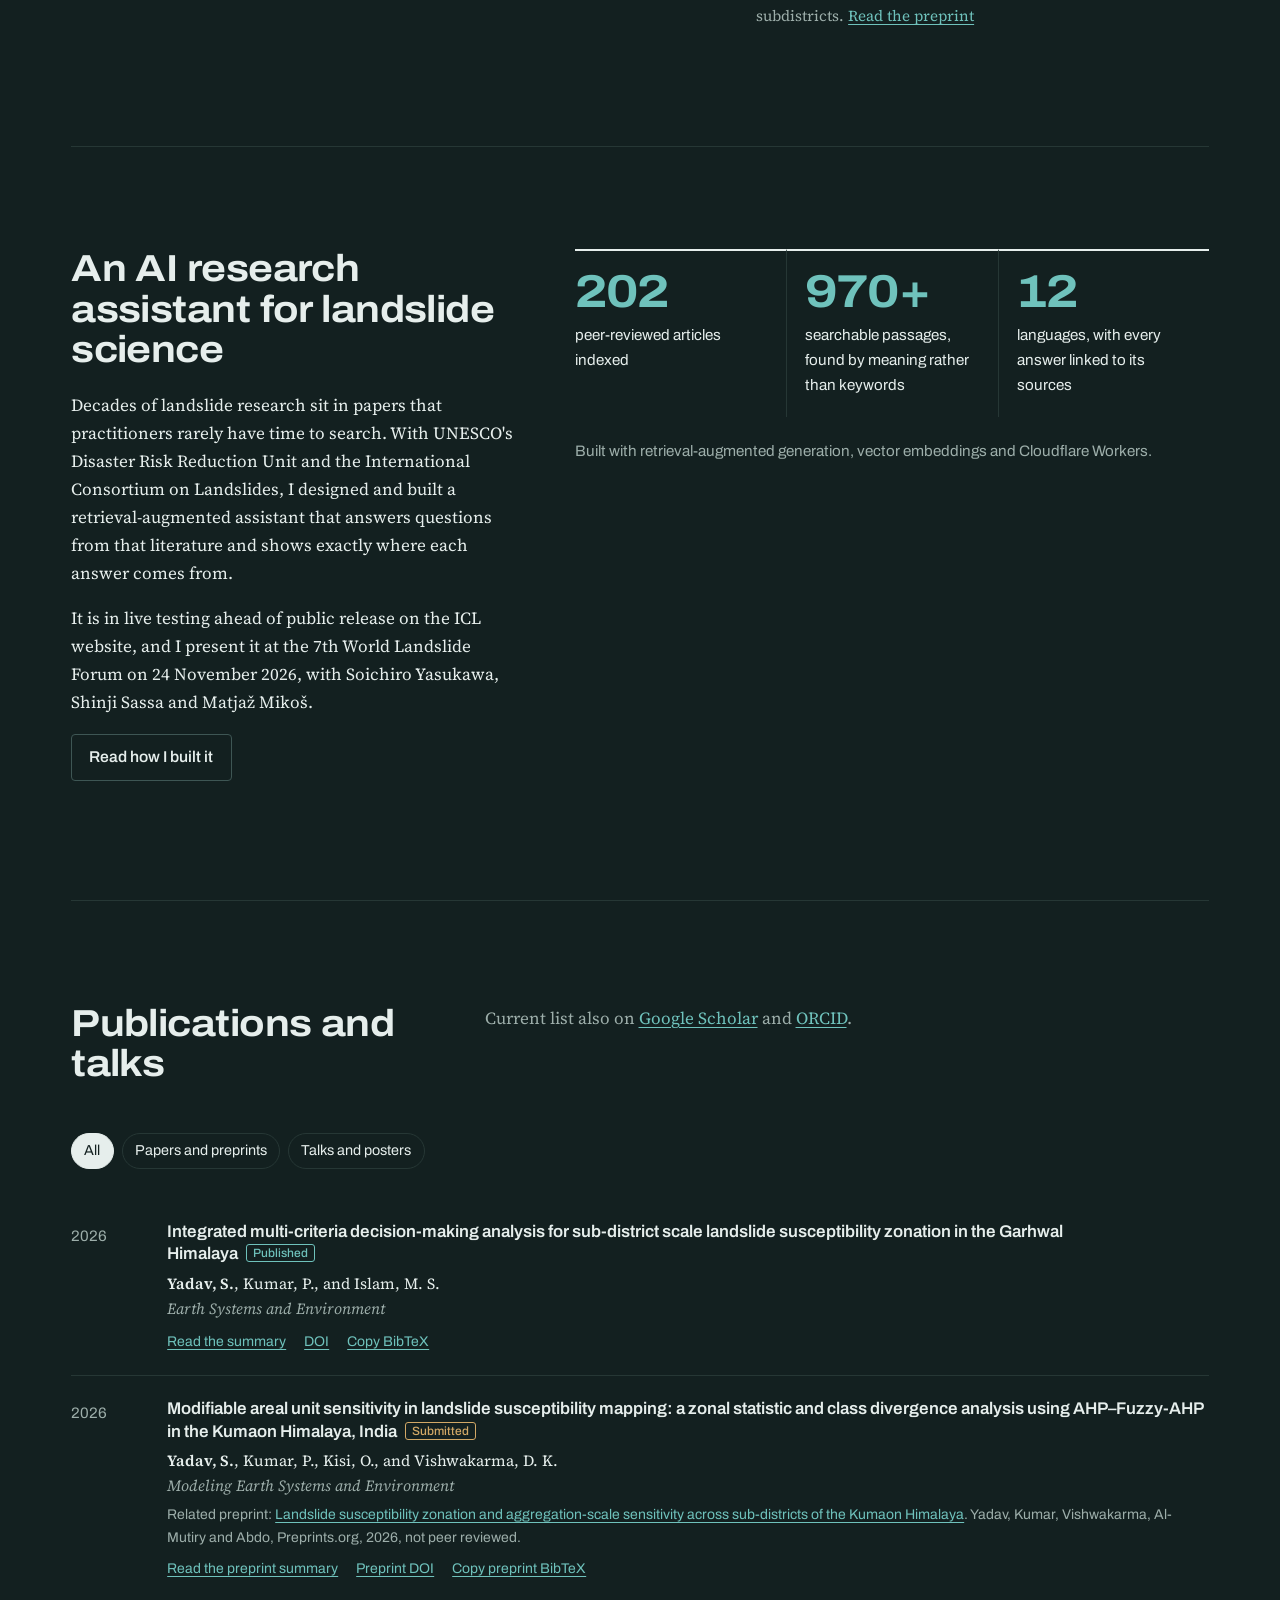
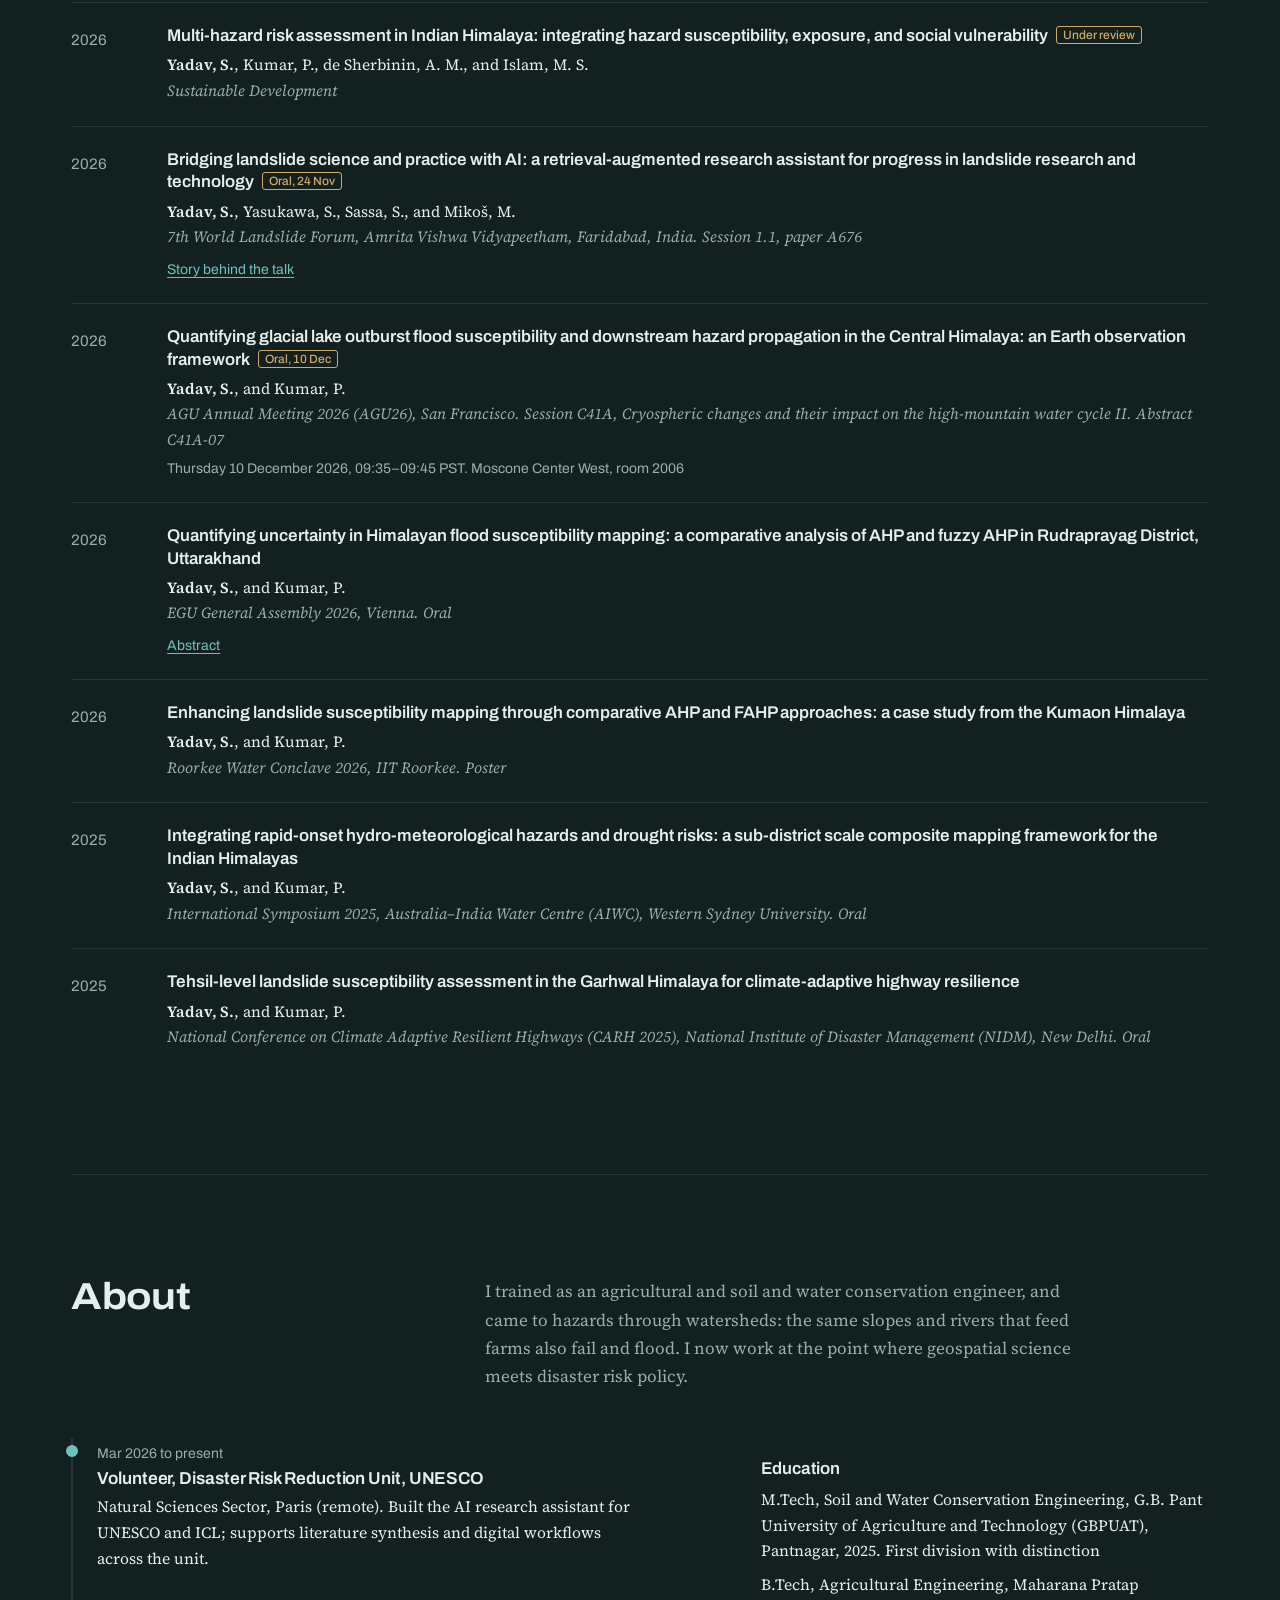
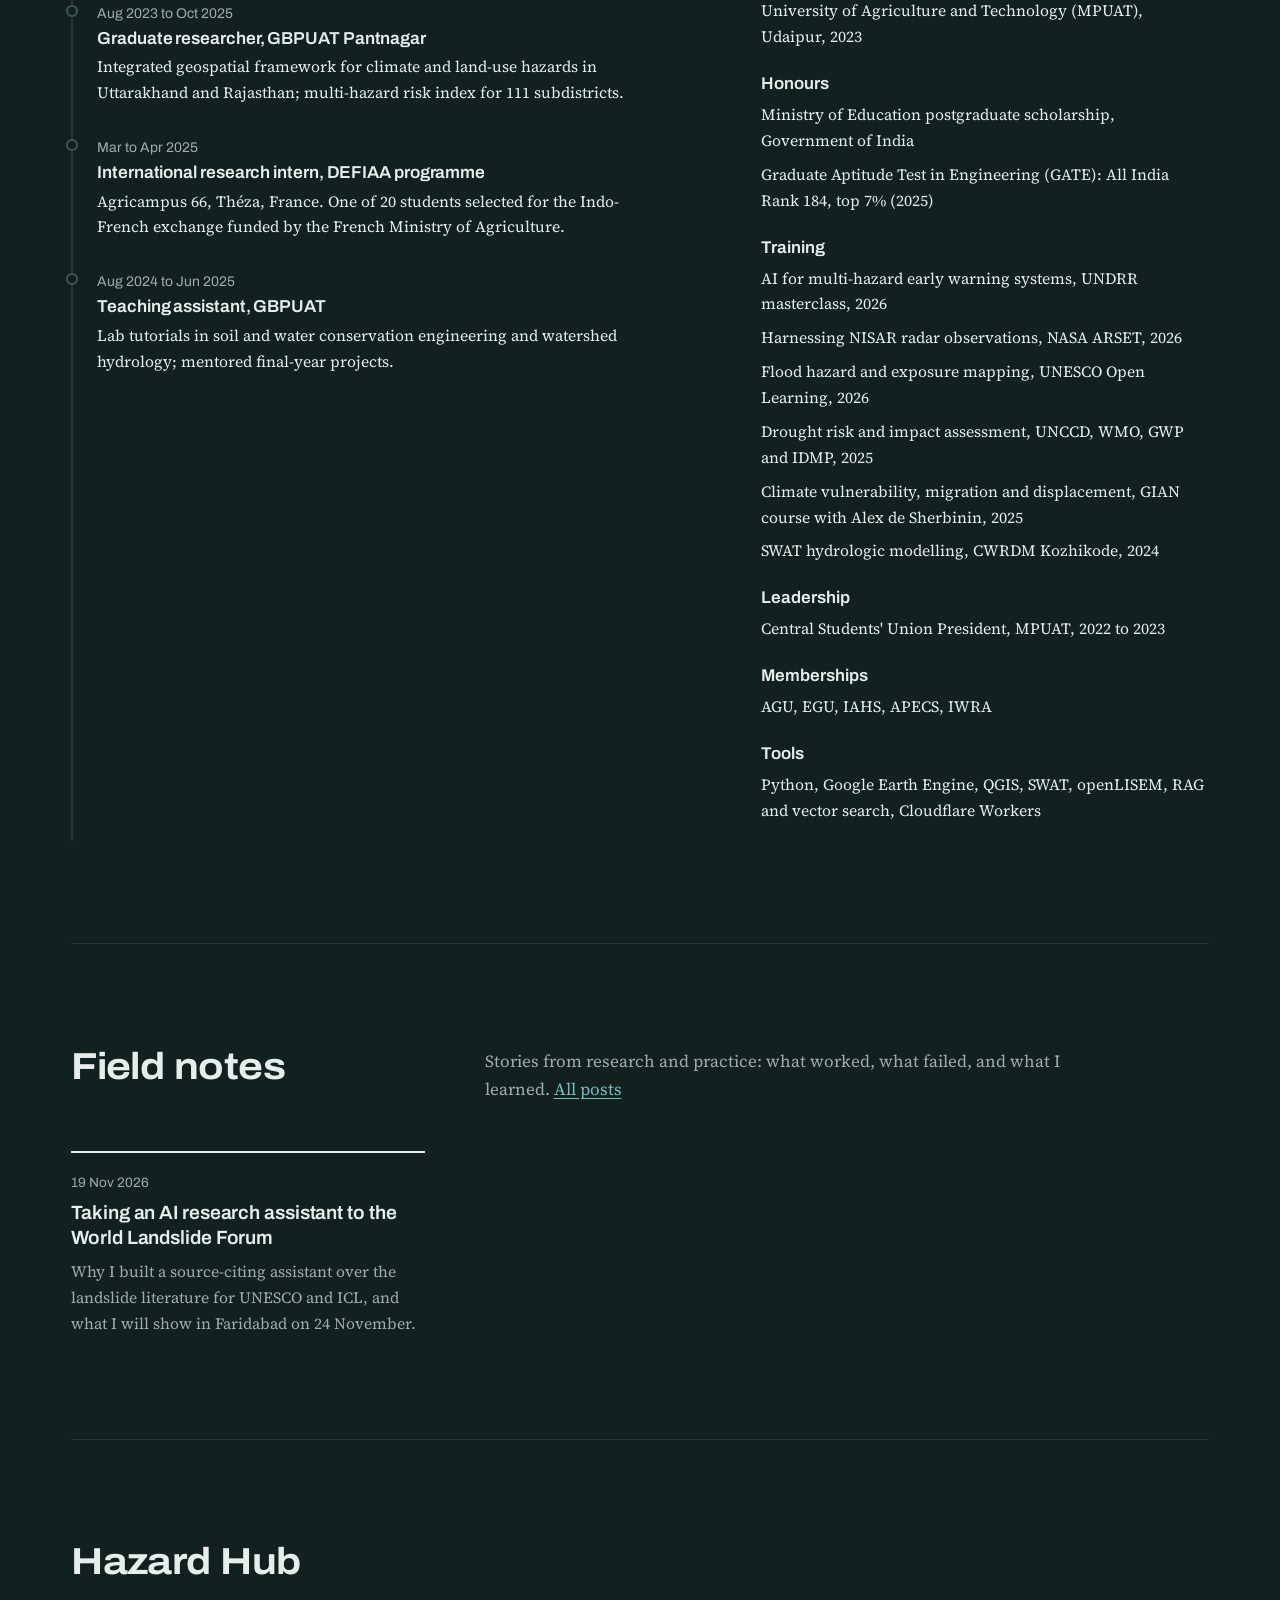
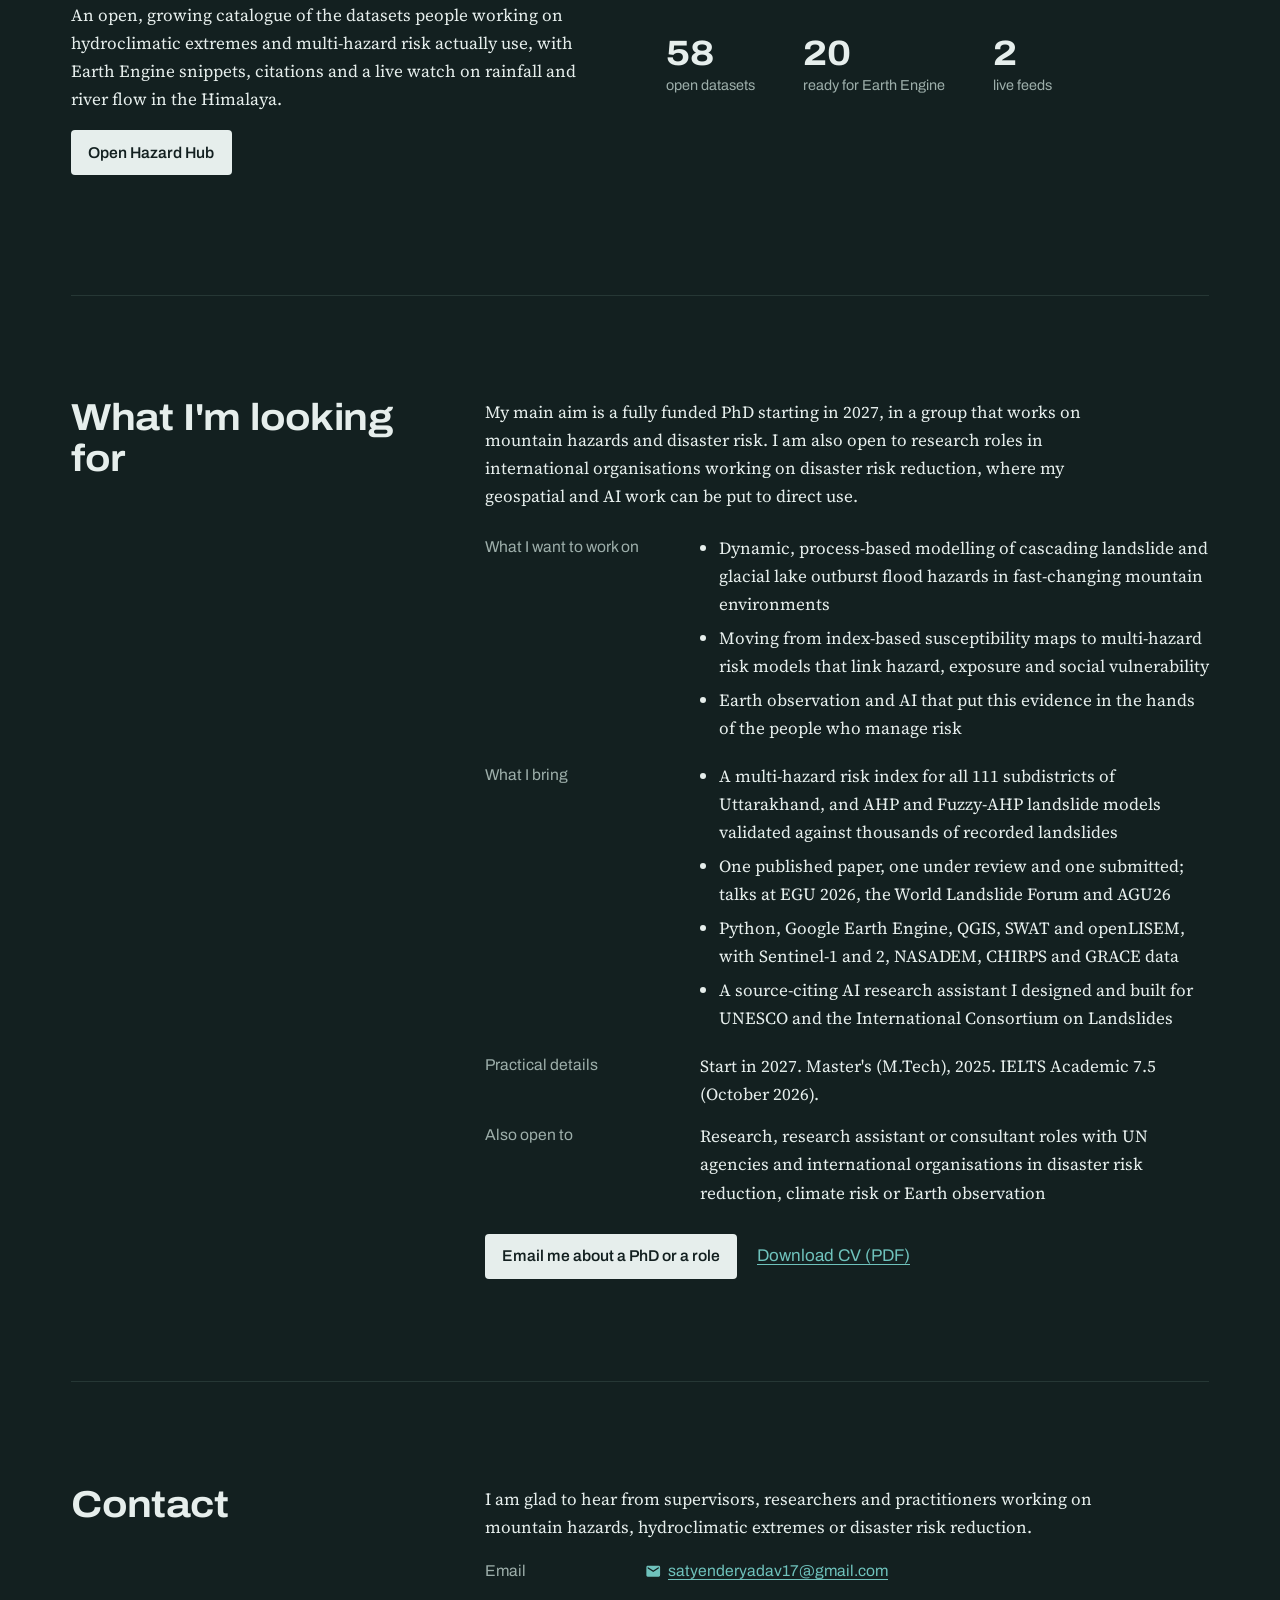
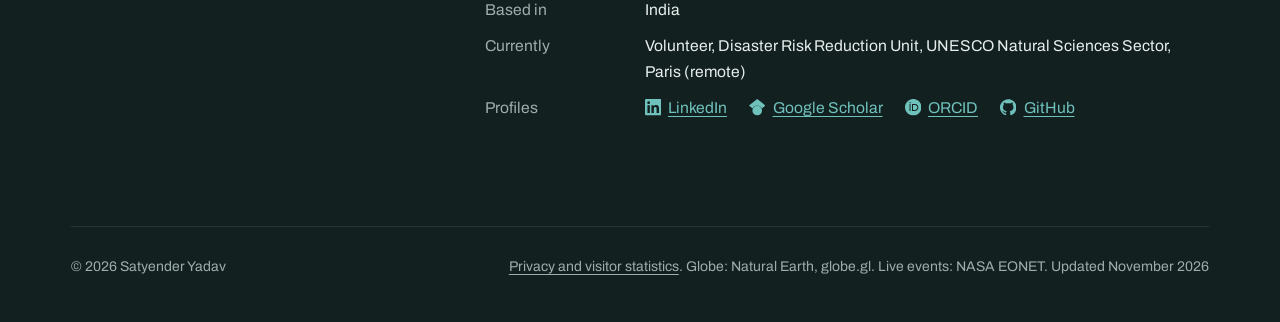
==== commit 13b74346: "Add paper pages for the Garhwal article and the Kumaon preprint Plain-language summaries with key nu" ====
--- a/index.html
+++ b/index.html
@@ -440,7 +440,7 @@
             <p class="t"><a href="https://doi.org/10.1007/s41748-026-01263-8">Integrated multi-criteria decision-making analysis for sub-district scale landslide susceptibility zonation in the Garhwal Himalaya</a><span class="state pub-ok">Published</span></p>
             <p class="au"><b>Yadav, S.</b>, Kumar, P., and Islam, M. S.</p>
             <p class="venue">Earth Systems and Environment</p>
-            <div class="acts"><a href="https://doi.org/10.1007/s41748-026-01263-8">DOI</a><button type="button" data-track="Copy BibTeX" data-track-detail="Garhwal 2026 (ESE)" data-bib="@article{yadav2026garhwal,&#10;  title={Integrated Multi-Criteria Decision-Making Analysis for Sub-District Scale Landslide Susceptibility Zonation in the Garhwal Himalaya},&#10;  author={Yadav, Satyender and Kumar, Pankaj and Islam, M. S.},&#10;  journal={Earth Systems and Environment},&#10;  year={2026},&#10;  doi={10.1007/s41748-026-01263-8}&#10;}">Copy BibTeX</button></div>
+            <div class="acts"><a href="papers/garhwal-2026.html">Read the summary</a><a href="https://doi.org/10.1007/s41748-026-01263-8">DOI</a><button type="button" data-track="Copy BibTeX" data-track-detail="Garhwal 2026 (ESE)" data-bib="@article{yadav2026garhwal,&#10;  title={Integrated Multi-Criteria Decision-Making Analysis for Sub-District Scale Landslide Susceptibility Zonation in the Garhwal Himalaya},&#10;  author={Yadav, Satyender and Kumar, Pankaj and Islam, Md Sariful},&#10;  journal={Earth Systems and Environment},&#10;  volume={10},&#10;  number={9},&#10;  year={2026},&#10;  doi={10.1007/s41748-026-01263-8}&#10;}">Copy BibTeX</button></div>
           </div>
         </li>
         <li class="pub" data-k="paper">
@@ -450,7 +450,7 @@
             <p class="au"><b>Yadav, S.</b>, Kumar, P., Kisi, O., and Vishwakarma, D. K.</p>
             <p class="venue">Modeling Earth Systems and Environment</p>
             <p class="rel">Related preprint: <a href="https://www.preprints.org/manuscript/202606.2088"><cite>Landslide susceptibility zonation and aggregation-scale sensitivity across sub-districts of the Kumaon Himalaya</cite></a>. Yadav, Kumar, Vishwakarma, Al-Mutiry and Abdo, Preprints.org, 2026, not peer reviewed.</p>
-            <div class="acts"><a href="https://doi.org/10.20944/preprints202606.2088.v1">Preprint DOI</a><button type="button" data-track="Copy BibTeX" data-track-detail="Kumaon 2026 (preprint)" data-bib="@article{yadav2026kumaon,&#10;  title={Landslide Susceptibility Zonation and Aggregation-Scale Sensitivity Across Sub-Districts of the Kumaon Himalaya: A Comparative Analysis Using AHP and Fuzzy-AHP Framework},&#10;  author={Yadav, Satyender and Kumar, Pankaj and Vishwakarma, Dinesh Kumar and Al-Mutiry, Motrih and Abdo, Hazem Ghassan},&#10;  journal={Preprints},&#10;  year={2026},&#10;  doi={10.20944/preprints202606.2088.v1}&#10;}">Copy preprint BibTeX</button></div>
+            <div class="acts"><a href="papers/kumaon-2026.html">Read the preprint summary</a><a href="https://doi.org/10.20944/preprints202606.2088.v1">Preprint DOI</a><button type="button" data-track="Copy BibTeX" data-track-detail="Kumaon 2026 (preprint)" data-bib="@article{yadav2026kumaon,&#10;  title={Landslide Susceptibility Zonation and Aggregation-Scale Sensitivity Across Sub-Districts of the Kumaon Himalaya: A Comparative Analysis Using AHP and Fuzzy-AHP Framework},&#10;  author={Yadav, Satyender and Kumar, Pankaj and Vishwakarma, Dinesh Kumar and Al-Mutiry, Motrih and Abdo, Hazem Ghassan},&#10;  journal={Preprints},&#10;  year={2026},&#10;  doi={10.20944/preprints202606.2088.v1}&#10;}">Copy preprint BibTeX</button></div>
           </div>
         </li>
         <li class="pub" data-k="paper">
@@ -676,7 +676,8 @@
   });});
   var st=document.getElementById('copy-status');
   document.querySelectorAll('[data-bib]').forEach(function(b){b.addEventListener('click',function(){
-    var fail=function(){st.textContent='Your browser blocked copying. Use the DOI page to export the citation.';};
+    var old=function(text){var ta=document.createElement('textarea');ta.value=text;ta.setAttribute('readonly','');ta.style.position='fixed';ta.style.opacity='0';document.body.appendChild(ta);ta.select();var ok=false;try{ok=document.execCommand('copy');}catch(e){}document.body.removeChild(ta);return ok;};
+    var fail=function(){st.textContent=old(b.getAttribute('data-bib'))?'BibTeX copied.':'Your browser blocked copying. Use the DOI page to export the citation.';};
     try{navigator.clipboard.writeText(b.getAttribute('data-bib')).then(function(){st.textContent='BibTeX copied.';setTimeout(function(){st.textContent='';},2500);},fail);}catch(e){fail();}
   });});
 })();
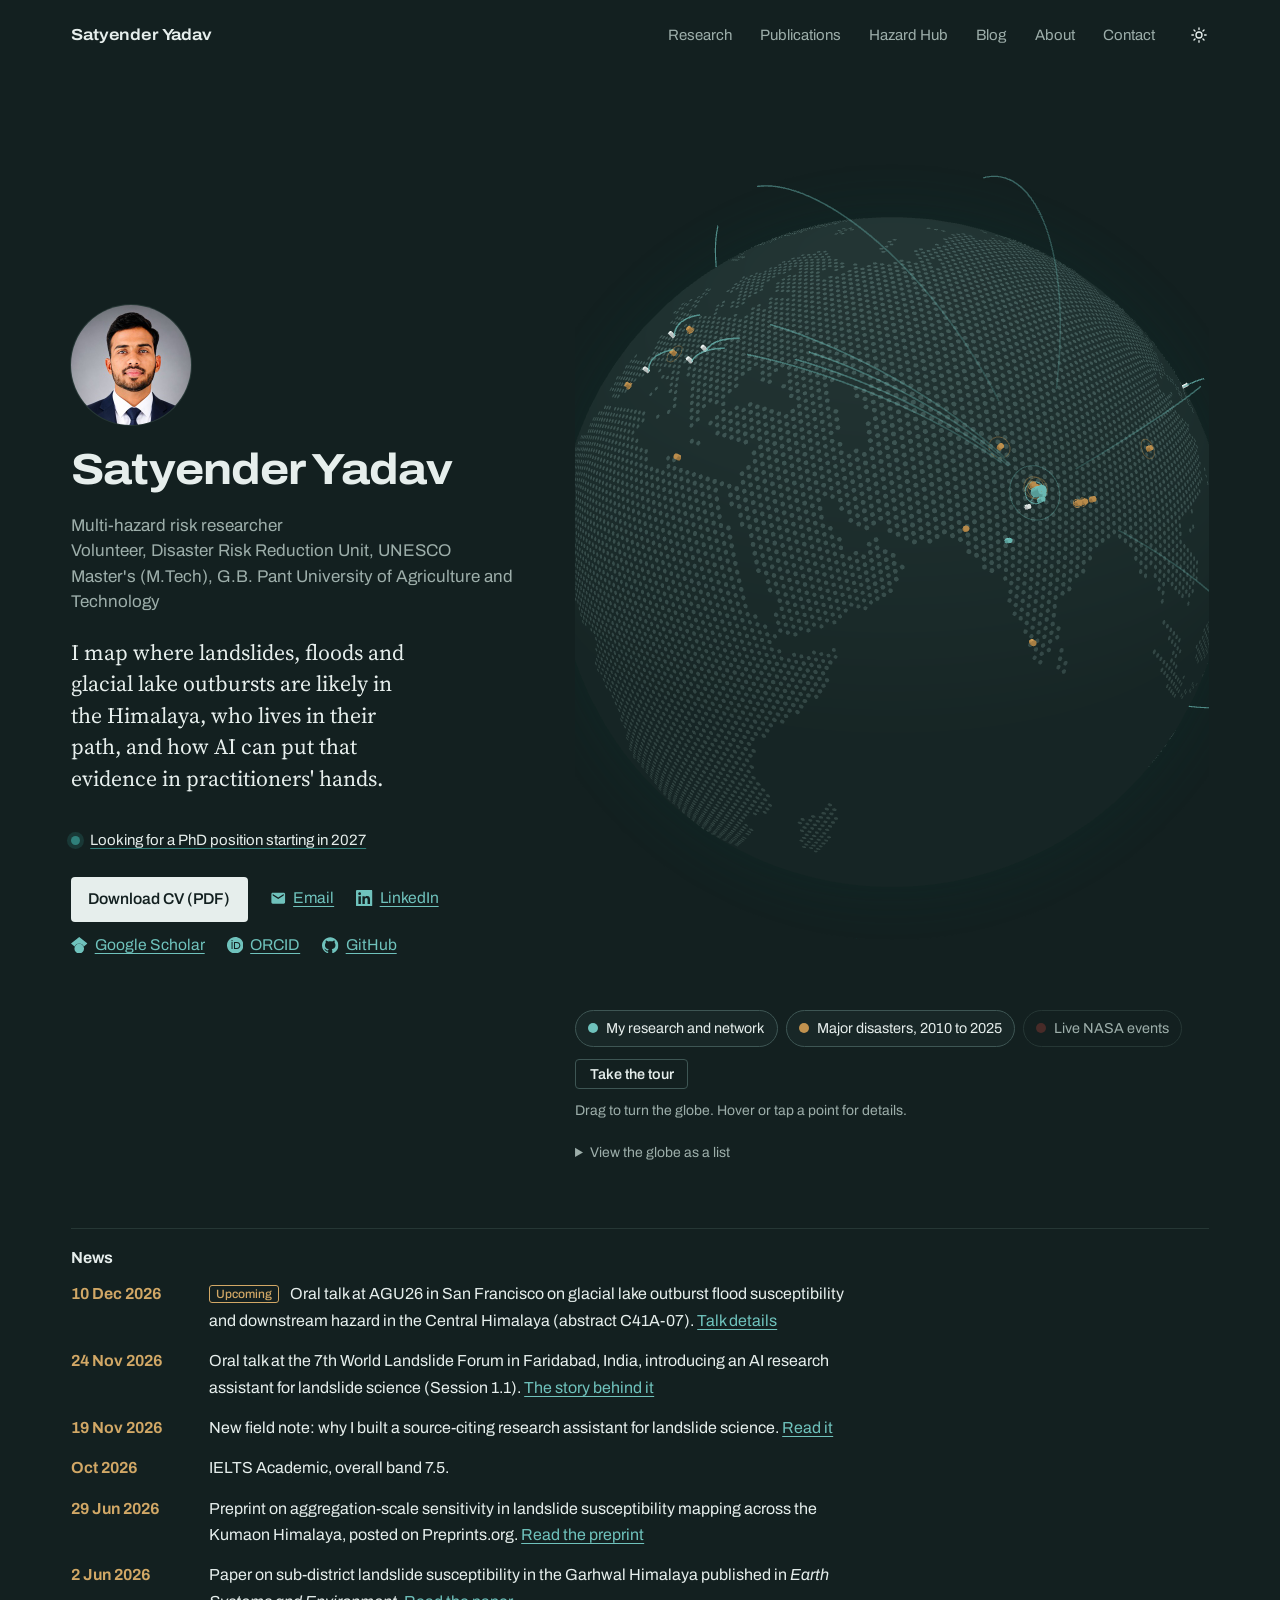
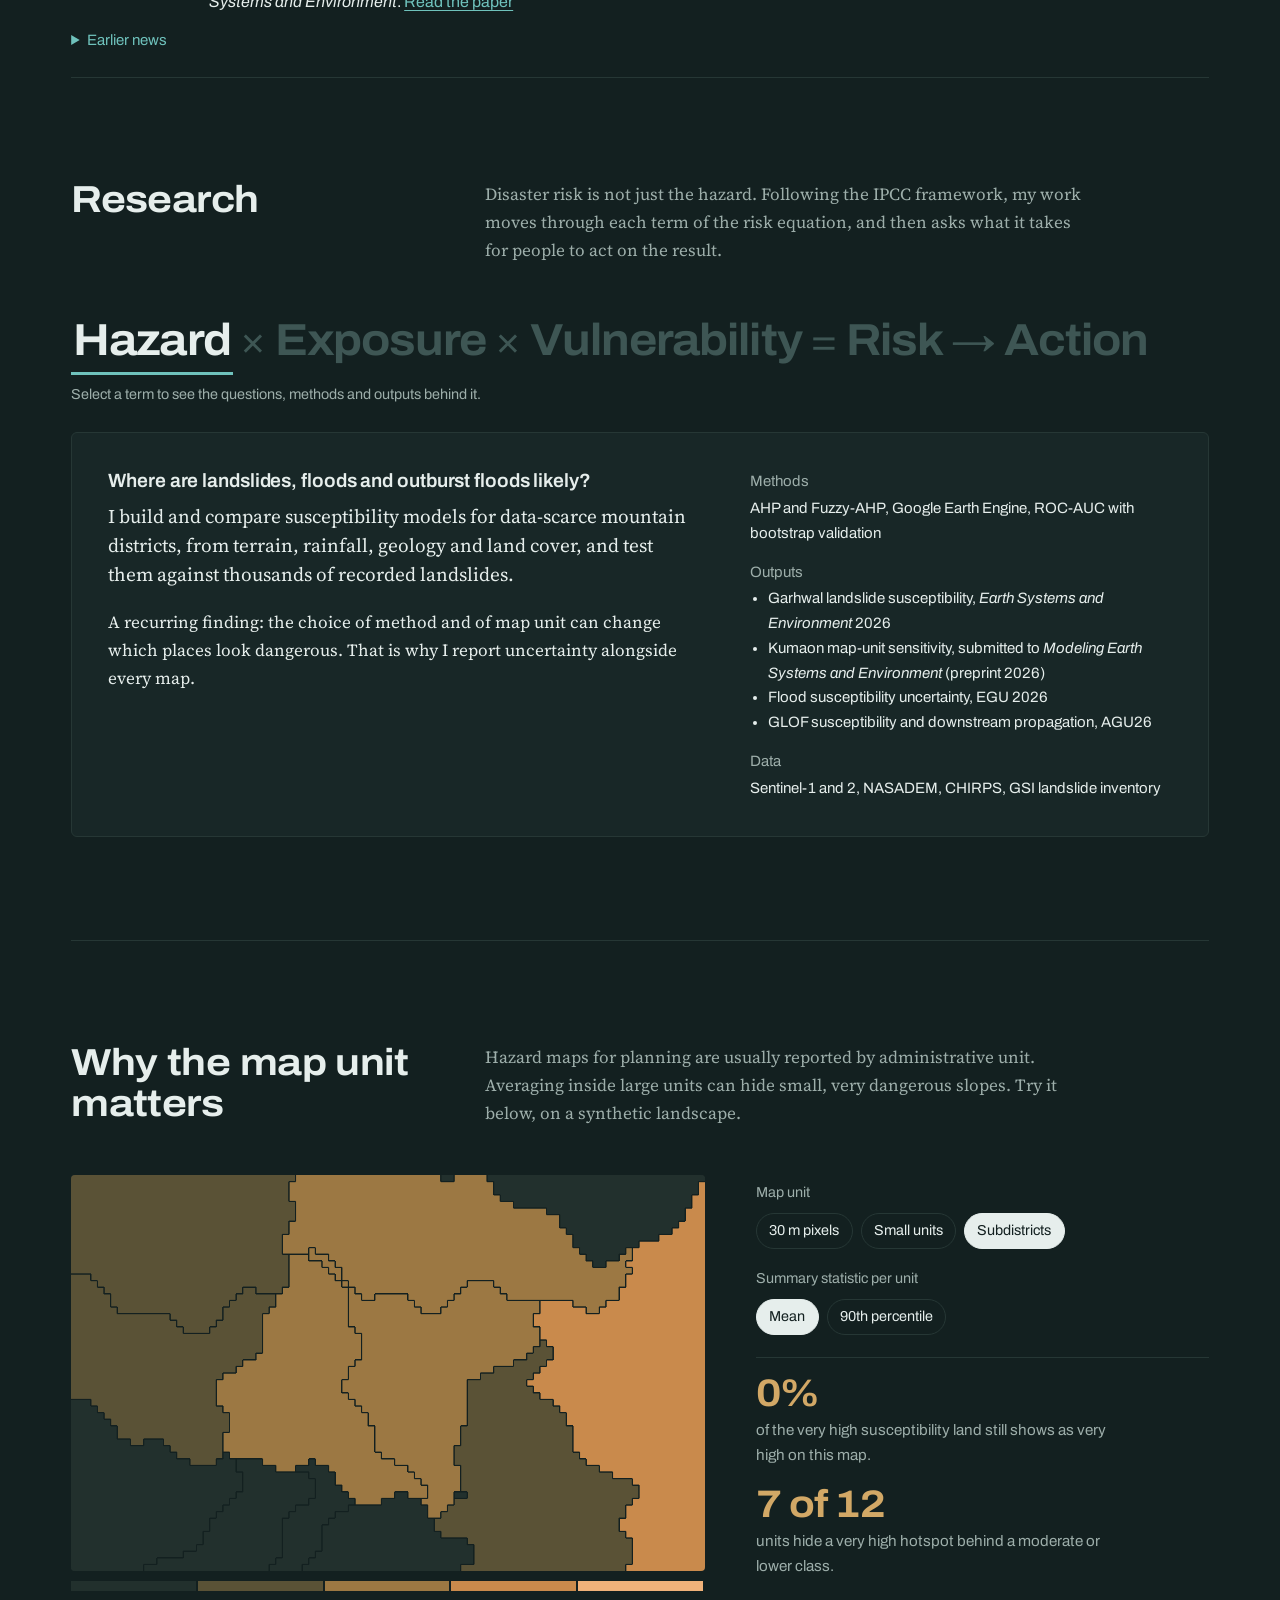
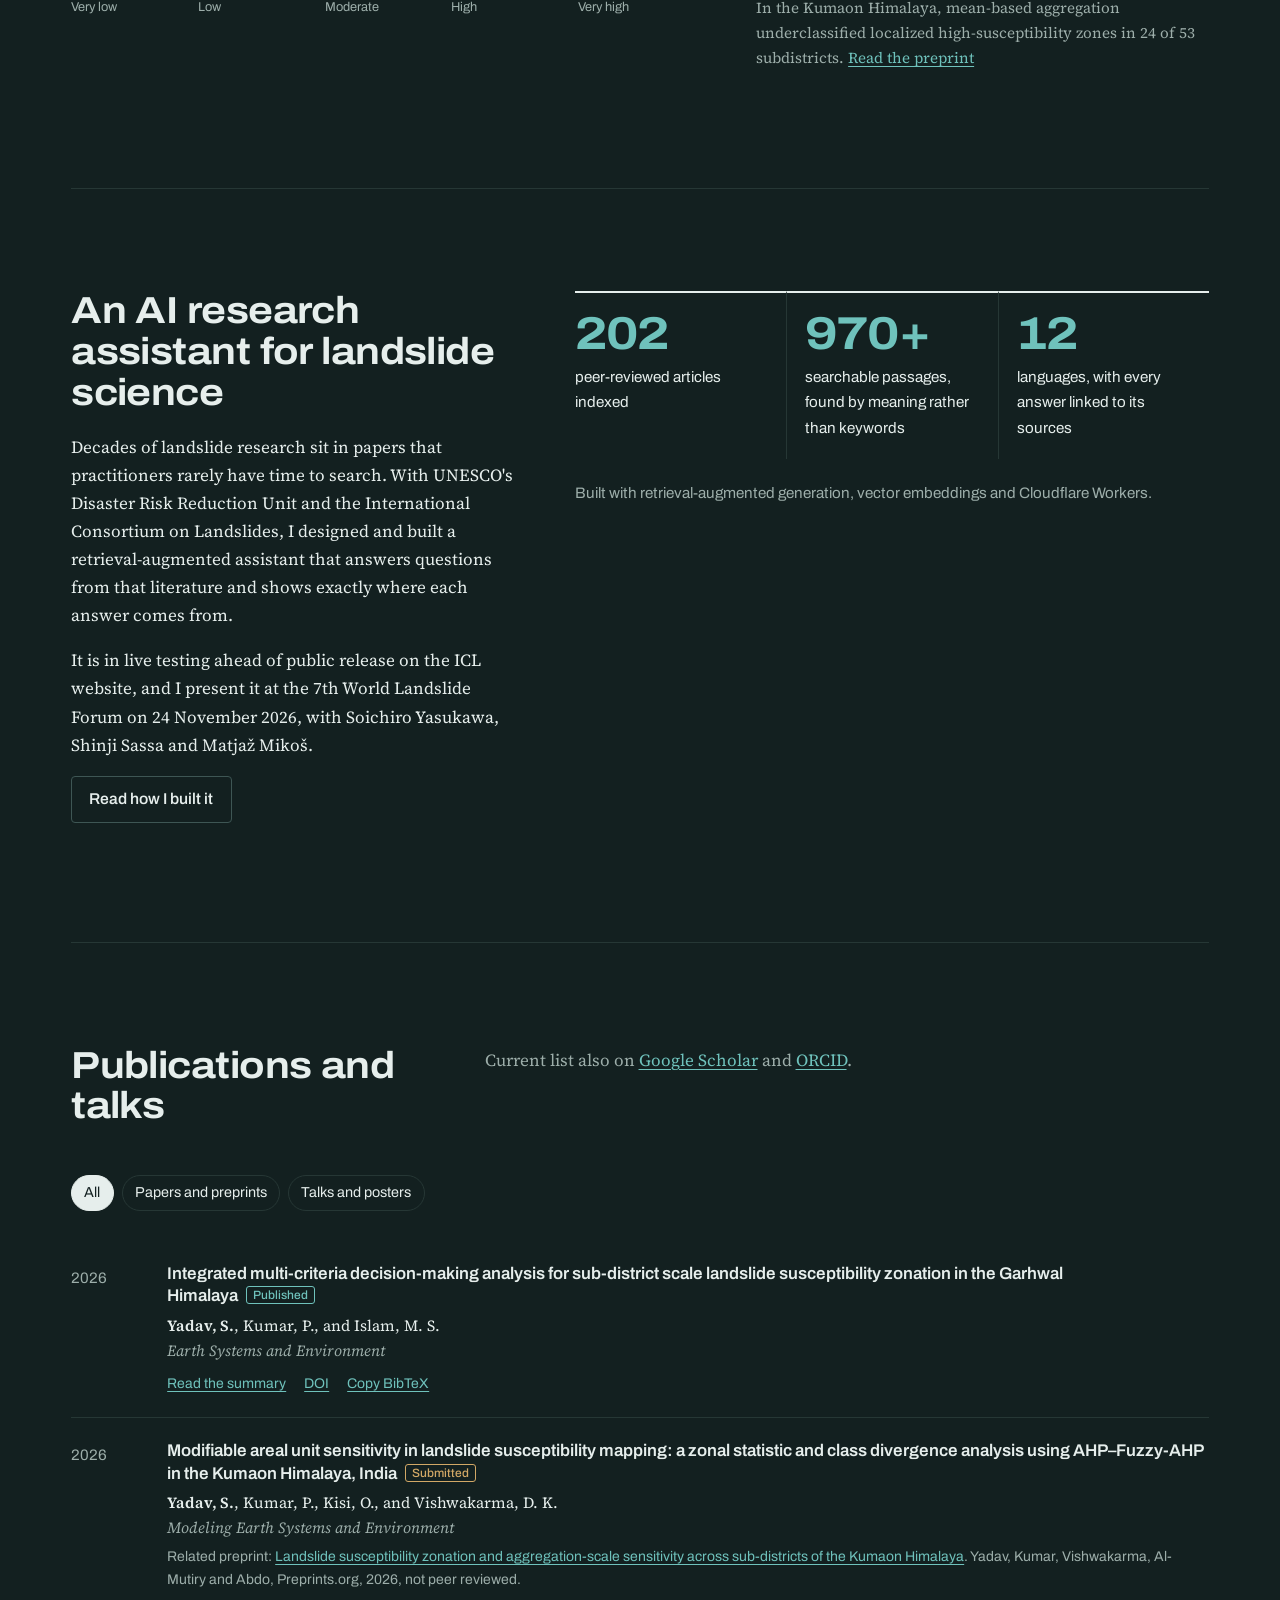
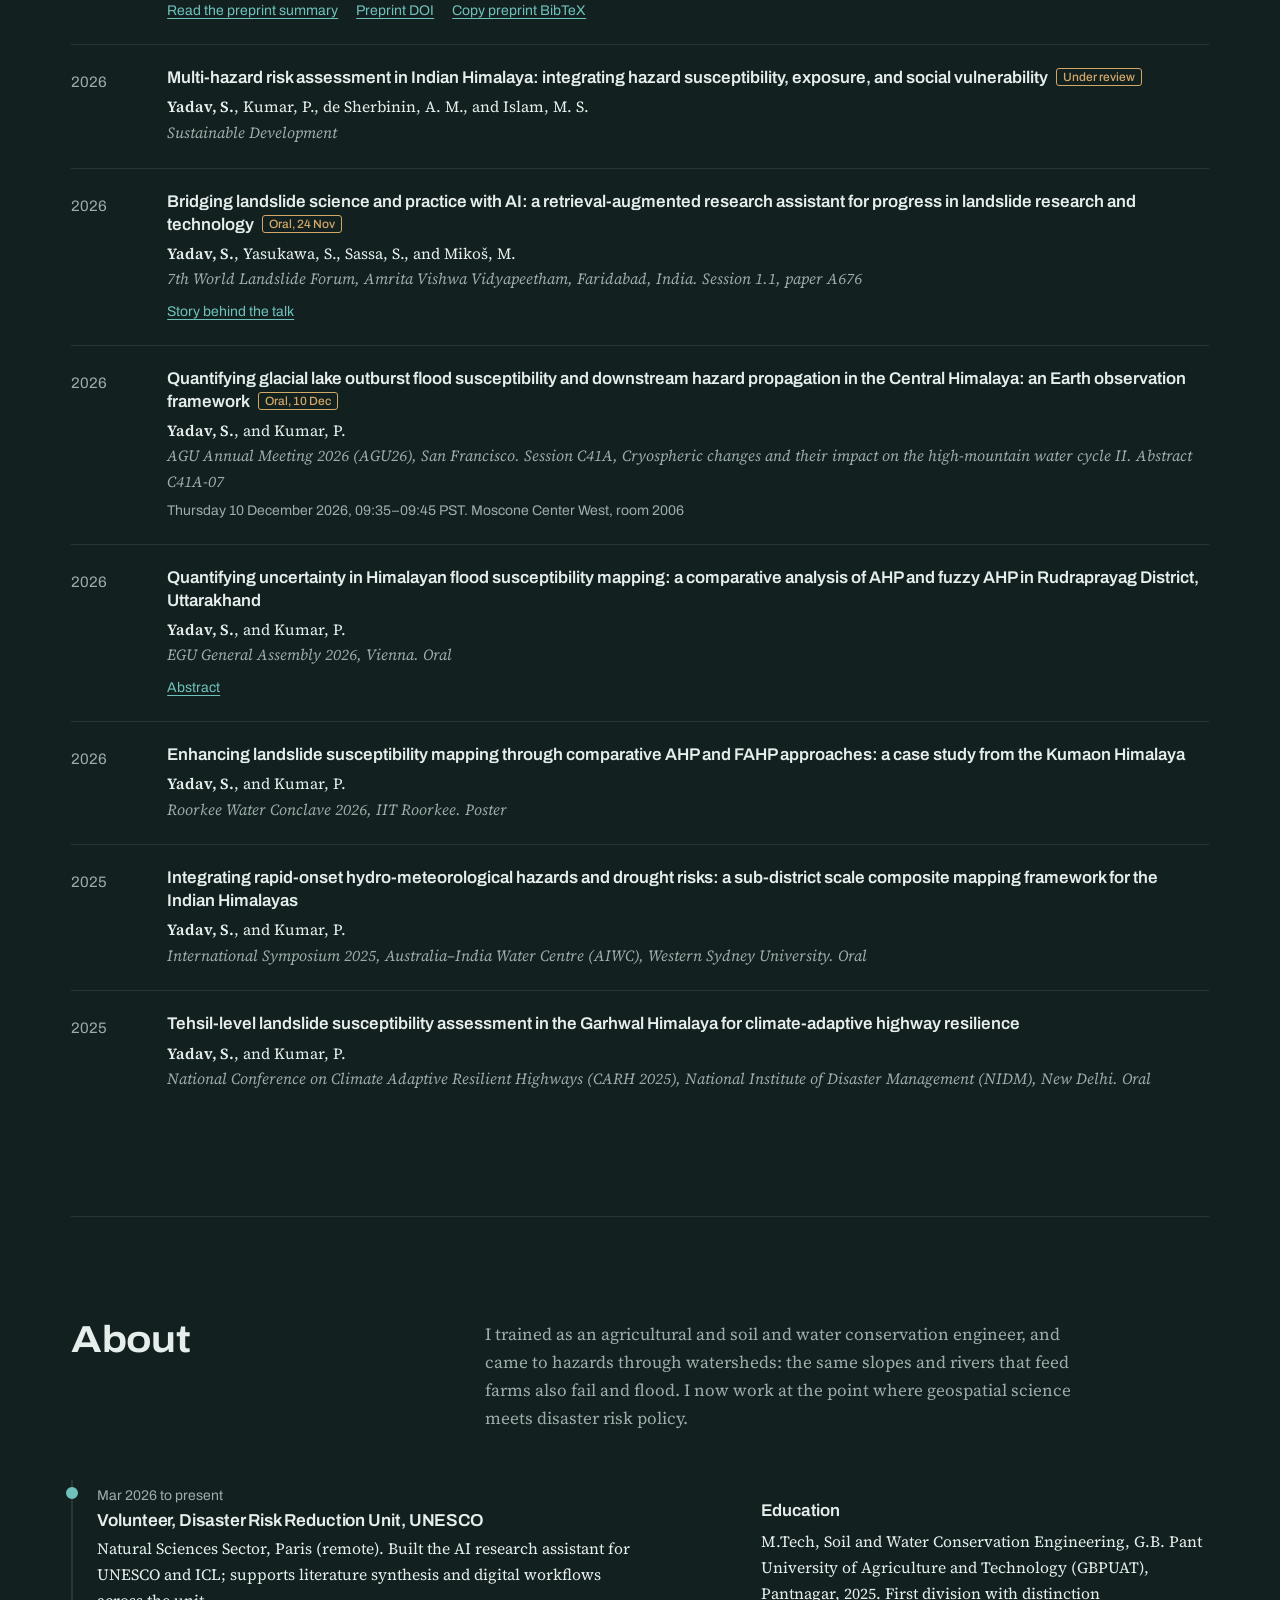
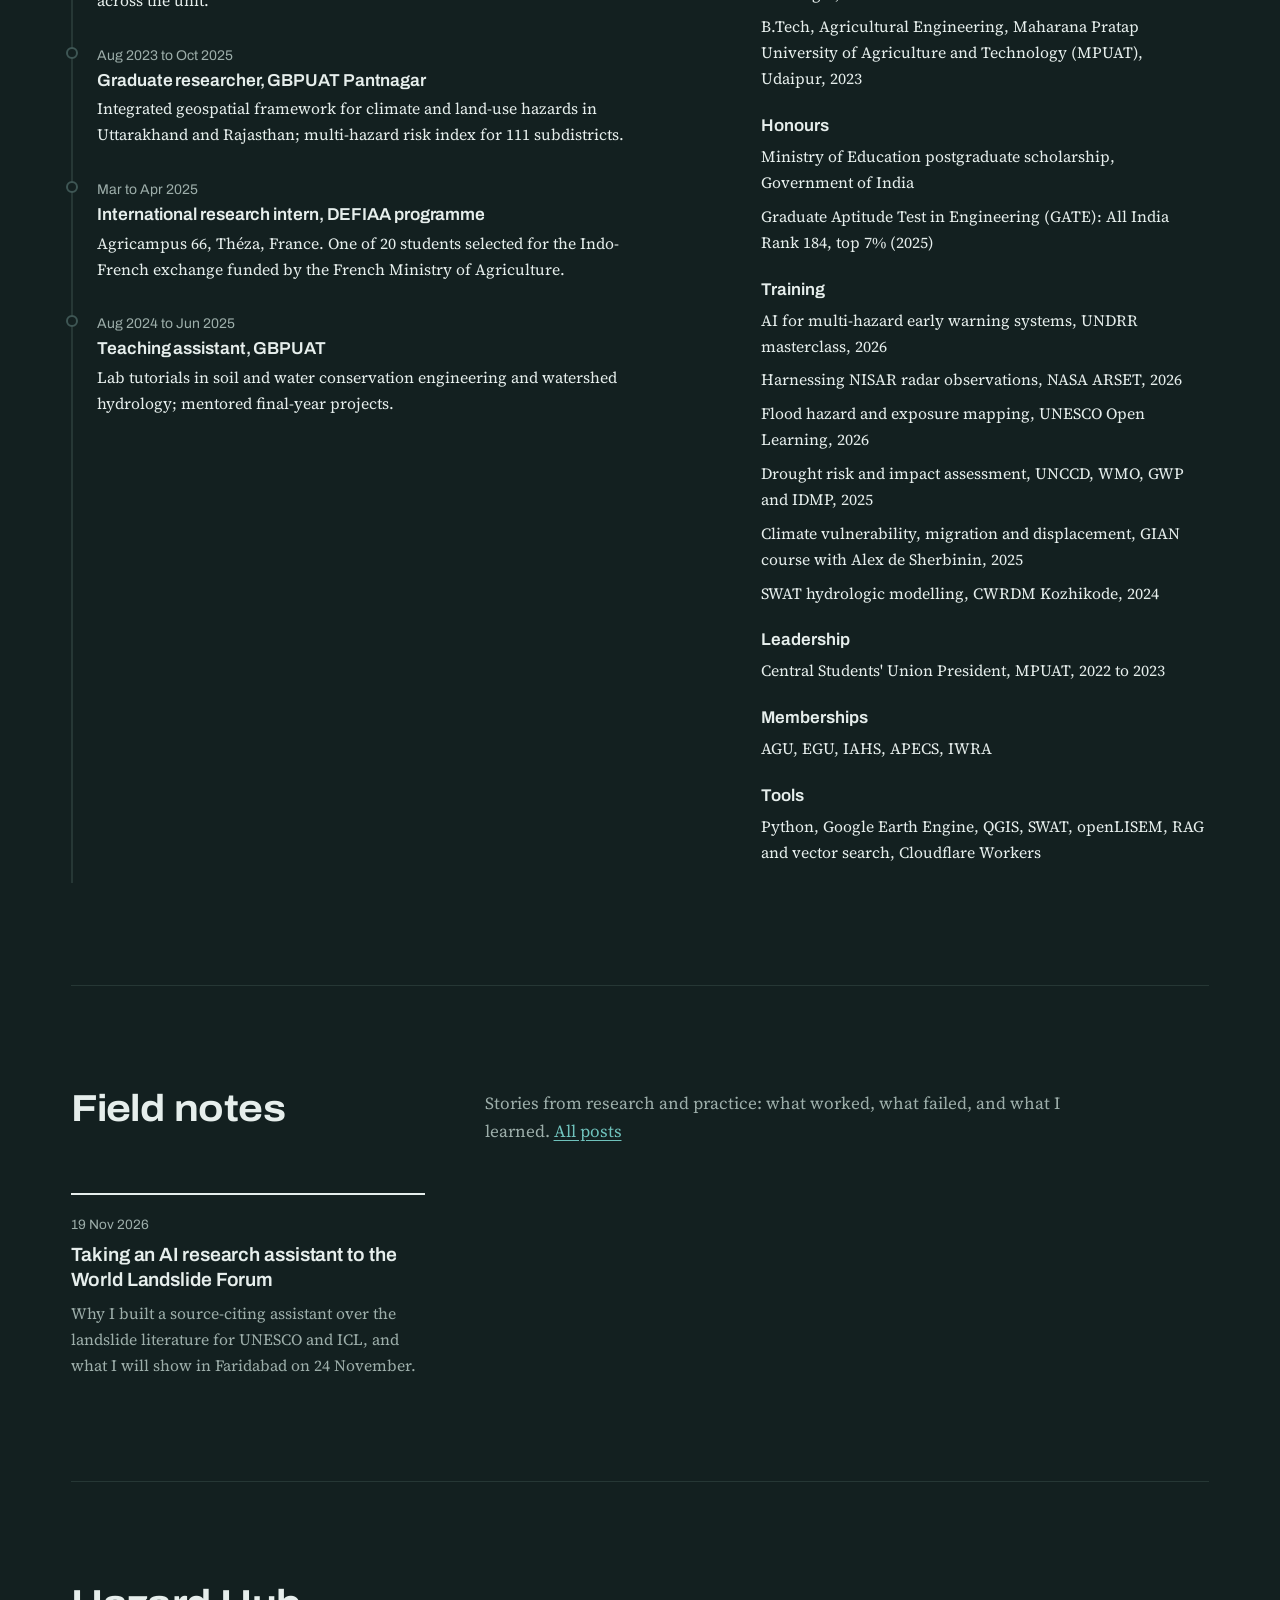
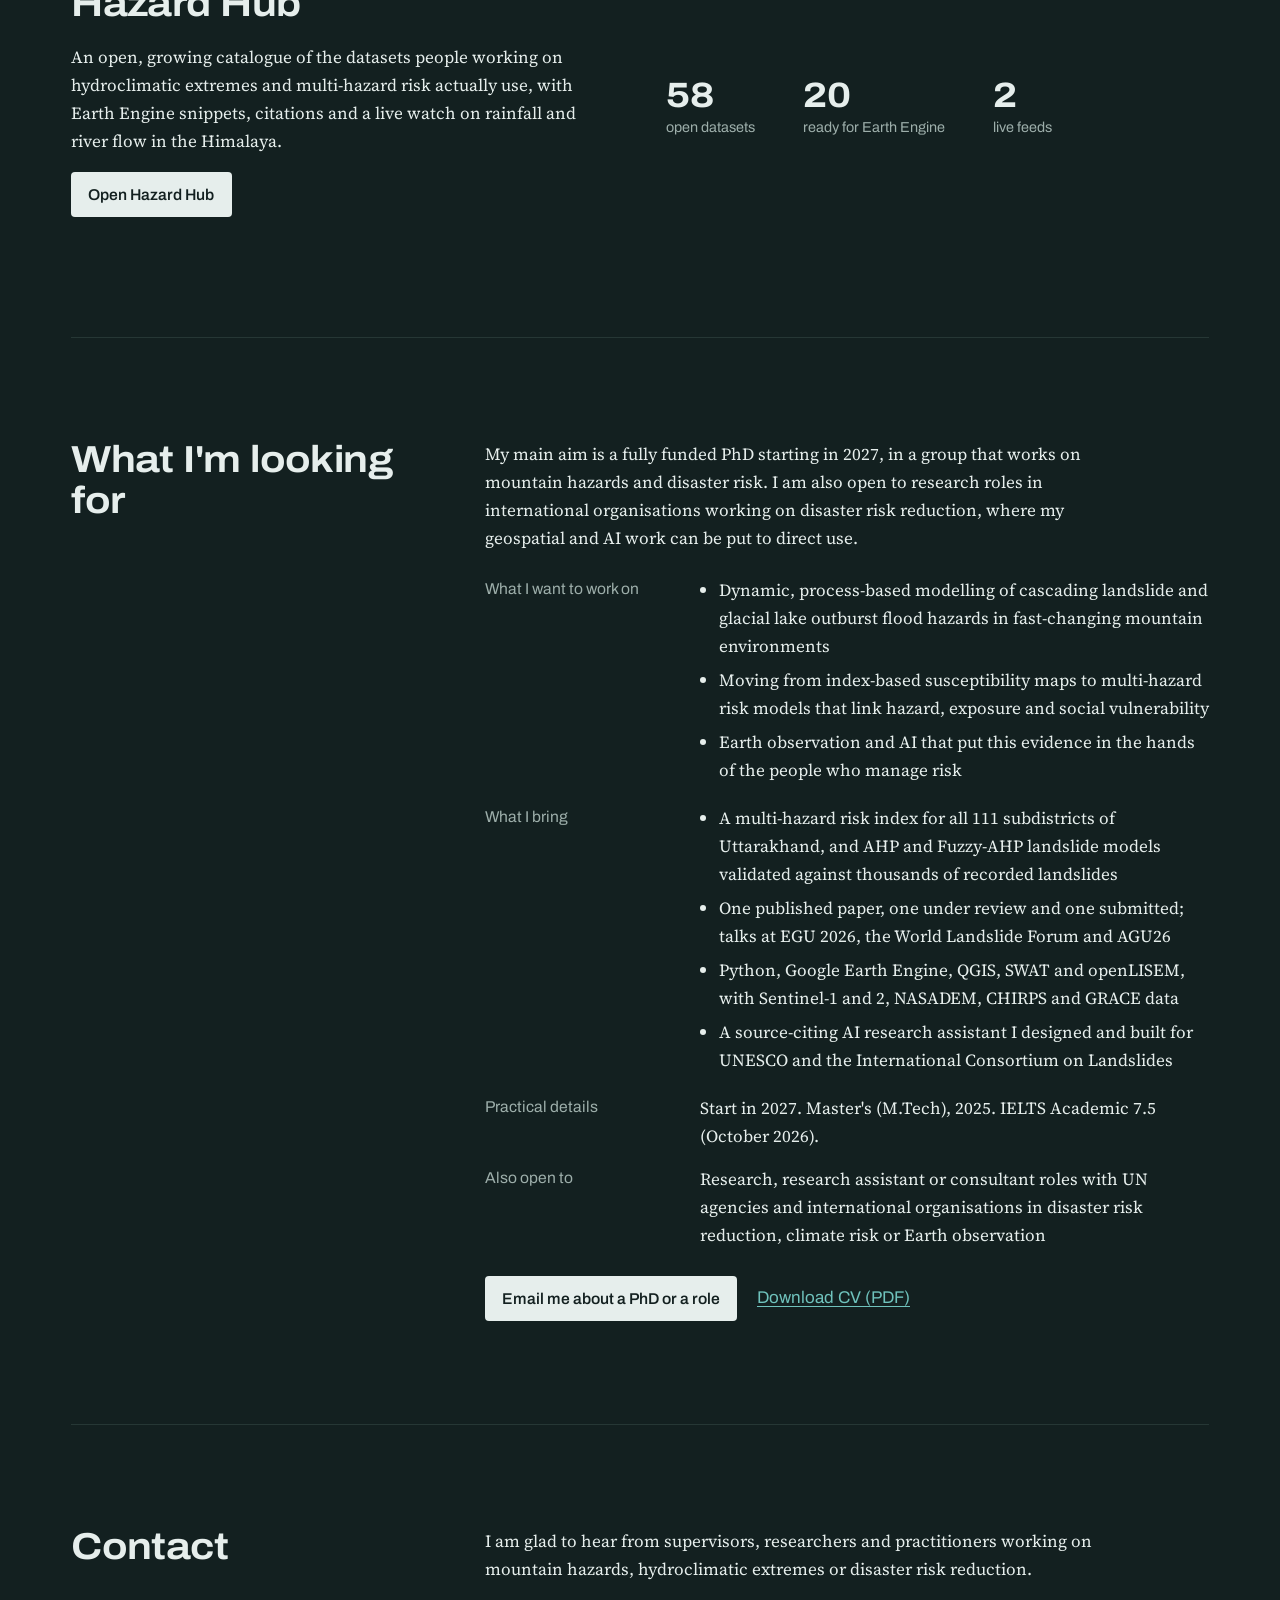
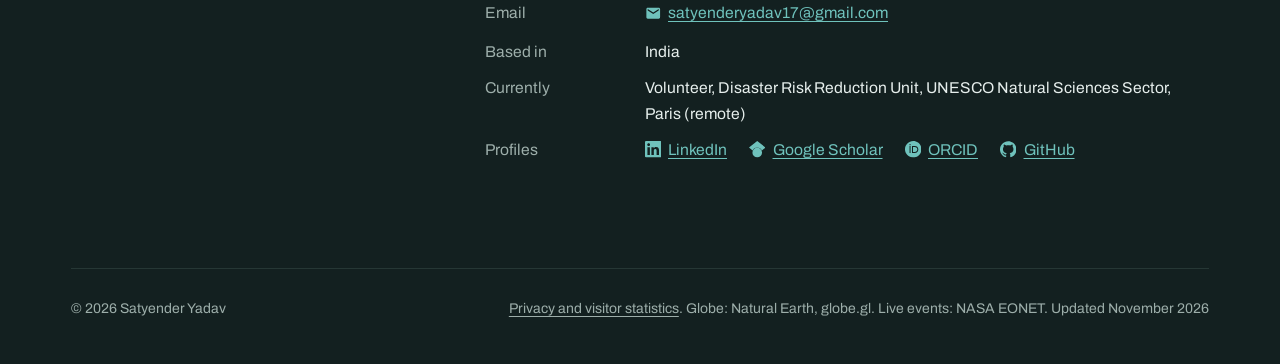
==== commit d0441bec: "Globe: guided tour, points that open things, pause off screen - 'Take the tour': seven stops (Uttara" ====
--- a/index.html
+++ b/index.html
@@ -65,6 +65,20 @@
 .sw.live{background:#C2463A}
 .globe-info{font-family:var(--sans);font-size:.875rem;color:var(--scree);min-height:2.6em;margin:10px 0 0;max-width:60ch}
 .globe-info b{color:var(--ink);font-weight:600}
+.globe-info a{margin-left:.35em;white-space:nowrap}
+.tour-start{font-size:.9rem;padding:.42em .95em}
+.tour-start[hidden],.tour[hidden],#tour-link[hidden]{display:none}
+.tour{margin:12px 0 0;padding:16px 18px;border:1px solid var(--rule);border-left:3px solid var(--lake);border-radius:6px;background:var(--paper);font-family:var(--sans);max-width:60ch}
+.tour-step{margin:0 0 4px;font-size:.8125rem;color:var(--scree)}
+.tour h3{margin:0 0 6px;font-size:1.1rem}
+.tour h3:focus{outline:none}
+.tour p{margin:0;font-size:.95rem;line-height:1.5}
+#tour-text{font-family:var(--serif);font-size:1rem}
+.tour-nav{display:flex;flex-wrap:wrap;justify-content:space-between;align-items:center;gap:10px 16px;margin-top:12px}
+.tour-btns{display:flex;flex-wrap:wrap;gap:8px;align-items:center;margin-left:auto}
+.tour-btns .btn{font-size:.875rem;padding:.42em .9em}
+.tour-btns .btn:disabled{opacity:.4;cursor:default}
+.tour-end{font:inherit;font-size:.875rem;background:none;border:0;color:var(--scree);text-decoration:underline;text-underline-offset:.18em;cursor:pointer;padding:.42em .2em}
 .g-tip{font-family:var(--sans);font-size:13px;line-height:1.35;background:var(--paper);color:var(--ink);border:1px solid var(--rule);border-radius:4px;padding:6px 9px;max-width:240px;box-shadow:0 2px 10px rgba(30,43,42,.12)}
 .g-tip b{display:block;font-weight:600}
 .g-tip span{color:var(--scree)}
@@ -261,8 +275,18 @@
             <button type="button" data-layer="events" aria-pressed="true"><span class="sw event"></span>Major disasters, 2010 to 2025</button>
             <button type="button" data-layer="live" aria-pressed="false"><span class="sw live"></span>Live NASA events</button>
           </div>
+          <button type="button" class="btn ghost tour-start" id="tour-start" hidden data-track="Globe tour" data-track-detail="Start">Take the tour</button>
         </div>
         <p class="globe-info" id="globe-info" aria-live="polite">Drag to turn the globe. Hover or tap a point for details.</p>
+        <div class="tour" id="globe-tour" hidden aria-live="polite">
+          <p class="tour-step" id="tour-step"></p>
+          <h3 id="tour-name" tabindex="-1"></h3>
+          <p id="tour-text"></p>
+          <div class="tour-nav">
+            <a id="tour-link" hidden></a>
+            <span class="tour-btns"><button type="button" class="btn ghost" id="tour-prev">Back</button><button type="button" class="btn" id="tour-next">Next</button><button type="button" class="tour-end" id="tour-end">End tour</button></span>
+          </div>
+        </div>
         <details class="globe-list"><summary data-track="Globe as list">View the globe as a list</summary><div id="globe-list"></div></details>
       </div>
     </div>
@@ -784,7 +808,7 @@
   var el=document.getElementById('globe'), fb=document.getElementById('globe-fallback'), info=document.getElementById('globe-info');
   function webgl(){try{var c=document.createElement('canvas');return !!(window.WebGLRenderingContext&&(c.getContext('webgl')||c.getContext('experimental-webgl')));}catch(e){return false;}}
   function load(src){return new Promise(function(res,rej){var s=document.createElement('script');s.src=src;s.onload=res;s.onerror=rej;document.head.appendChild(s);});}
-  var data=null, world=null, layers={work:true,events:true,live:false}, live=[];
+  var data=null, world=null, layers={work:true,events:true,live:false}, live=[], stop=-1;
 
   function listView(ev){
     var h='<ul>';
@@ -800,7 +824,8 @@
   }
   function say(d){
     if(!d)return;
-    info.innerHTML=d.year?'<b>'+esc(d.name)+', '+d.year+'.</b> '+esc(d.kind)+'. '+esc(d.note):(d.live?'<b>'+esc(d.name)+'.</b> '+esc(d.kind)+', open event reported by NASA EONET.':'<b>'+esc(d.name)+'.</b> '+esc(d.note));
+    var more=d.link?' <a href="'+esc(d.link)+'">'+esc(d.linkText||'Read more')+'</a>':'';
+    info.innerHTML=(d.year?'<b>'+esc(d.name)+', '+d.year+'.</b> '+esc(d.kind)+'. '+esc(d.note):(d.live?'<b>'+esc(d.name)+'.</b> '+esc(d.kind)+', open event reported by NASA EONET.':'<b>'+esc(d.name)+'.</b> '+esc(d.note)))+more;
   }
   function render(){
     if(!world||!data)return;
@@ -817,6 +842,7 @@
     var rings=[];
     if(layers.work)rings.push({lat:data.home.lat,lng:data.home.lng,c:lake,max:5,speed:1.2,rep:1400});
     if(layers.events)data.events.forEach(function(p){rings.push({lat:p.lat,lng:p.lng,c:silt,max:2.2,speed:.8,rep:2600+Math.random()*1800});});
+    if(stop>=0){var t=data.tour[stop];rings.push({lat:t.lat,lng:t.lng,c:css('--ink'),max:3.2,speed:1.4,rep:1100});}
     world.ringsData(reduce?[]:rings);
     world.arcsData(layers.work?data.network.map(function(p){return {startLat:data.home.lat,startLng:data.home.lng,endLat:p.lat,endLng:p.lng};}):[]);
   }
@@ -824,9 +850,9 @@
 
   function start(){
     if(!webgl()){fb.textContent='Your browser cannot show the 3D globe. The list below has the same information.';
-      fetch('assets/data/events.json').then(function(r){return r.json();}).then(listView);return;}
+      fetch('assets/data/events.json?v=2').then(function(r){return r.json();}).then(listView);return;}
     Promise.all([load('assets/globe.gl.min.js'),load('assets/topojson-client.min.js')]).then(function(){
-      return Promise.all([fetch('assets/data/countries-110m.json').then(function(r){return r.json();}),fetch('assets/data/events.json').then(function(r){return r.json();})]);
+      return Promise.all([fetch('assets/data/countries-110m.json').then(function(r){return r.json();}),fetch('assets/data/events.json?v=2').then(function(r){return r.json();})]);
     }).then(function(res){
       var topo=res[0]; data=res[1]; listView(data);
       var countries=topojson.feature(topo,topo.objects.countries).features.filter(function(c){return c.id!=='010';});
@@ -850,11 +876,19 @@
       var c=world.controls(); c.enableZoom=false; c.autoRotate=!reduce; c.autoRotateSpeed=.32;
       el.addEventListener('pointerdown',function(){c.autoRotate=false;});
       world.pointOfView({lat:24,lng:78,altitude:2.05},0);
+      // Lighter on phones: cap the drawing resolution (3x screens draw 4x fewer pixels at 1.5x)
+      try{world.renderer().setPixelRatio(Math.min(window.devicePixelRatio||1,el.clientWidth<600?1.5:2));}catch(e){}
+      // Stop drawing when the globe is off screen or the tab is hidden: saves battery and keeps scrolling smooth
+      var onScreen=true;
+      function sync(){if(onScreen&&!document.hidden)world.resumeAnimation();else world.pauseAnimation();}
+      if('IntersectionObserver' in window)new IntersectionObserver(function(es){onScreen=es[es.length-1].isIntersecting;sync();}).observe(el);
+      document.addEventListener('visibilitychange',sync);
+      if(data.tour&&data.tour.length)document.getElementById('tour-start').hidden=false;
       render();
       new ResizeObserver(function(){world.width(el.clientWidth).height(el.clientHeight);}).observe(el);
       document.addEventListener('themechange',function(){var dk=isDark();world.hexPolygonColor(function(){return css('--contour-major');}).atmosphereColor(css('--lake-fill')).arcColor(function(){return [hexToRgba(css('--lake'),.15),hexToRgba(css('--lake'),.75)];});m.color.set(dk?'#1B2C2B':'#E7EFEC');if(m.emissive){m.emissive.set(css('--snow'));m.emissiveIntensity=dk?.25:.55;}render();});
     }).catch(function(){fb.textContent='The globe could not load. The list below has the same information.';
-      fetch('assets/data/events.json').then(function(r){return r.json();}).then(listView).catch(function(){});});
+      fetch('assets/data/events.json?v=2').then(function(r){return r.json();}).then(listView).catch(function(){});});
   }
   function liveFetch(){
     return fetch('https://eonet.gsfc.nasa.gov/api/v3/events?status=open&days=30&category=floods,landslides,severeStorms&limit=80')
@@ -869,6 +903,36 @@
         return live.length;
       });
   }
+  /* Guided tour: a fixed sequence of stops with captions and links */
+  var tourEl=document.getElementById('globe-tour'), startBtn=document.getElementById('tour-start');
+  function go(i){
+    var t=data.tour[i]; stop=i;
+    document.getElementById('tour-step').textContent='Stop '+(i+1)+' of '+data.tour.length;
+    document.getElementById('tour-name').textContent=t.name;
+    document.getElementById('tour-text').textContent=t.text;
+    var a=document.getElementById('tour-link'); if(t.link){a.href=t.link;a.textContent=t.linkText||'Read more';a.hidden=false;}else{a.hidden=true;}
+    document.getElementById('tour-prev').disabled=i===0;
+    document.getElementById('tour-next').textContent=i===data.tour.length-1?'Finish':'Next';
+    world.controls().autoRotate=false;
+    world.pointOfView({lat:t.lat,lng:t.lng,altitude:t.alt},reduce?0:1600);
+    render();
+    if(window.siteTrack)siteTrack('action','Globe tour',t.name);
+  }
+  function endTour(){
+    stop=-1; tourEl.hidden=true; startBtn.hidden=false; render();
+    world.pointOfView({lat:24,lng:78,altitude:2.05},reduce?0:1400);
+    startBtn.focus({preventScroll:true});
+  }
+  startBtn.addEventListener('click',function(){
+    if(!world||!data||!data.tour)return;
+    startBtn.hidden=true; tourEl.hidden=false; go(0);
+    document.getElementById('tour-name').focus({preventScroll:true});
+  });
+  document.getElementById('tour-prev').addEventListener('click',function(){if(stop>0)go(stop-1);});
+  document.getElementById('tour-next').addEventListener('click',function(){if(stop<data.tour.length-1)go(stop+1);else endTour();});
+  document.getElementById('tour-end').addEventListener('click',endTour);
+  tourEl.addEventListener('keydown',function(e){if(e.key==='Escape')endTour();});
+
   document.querySelectorAll('.layer-toggles button').forEach(function(b){b.addEventListener('click',function(){
     var k=b.dataset.layer, on=b.getAttribute('aria-pressed')!=='true';
     if(k==='live'&&on&&!live.length){
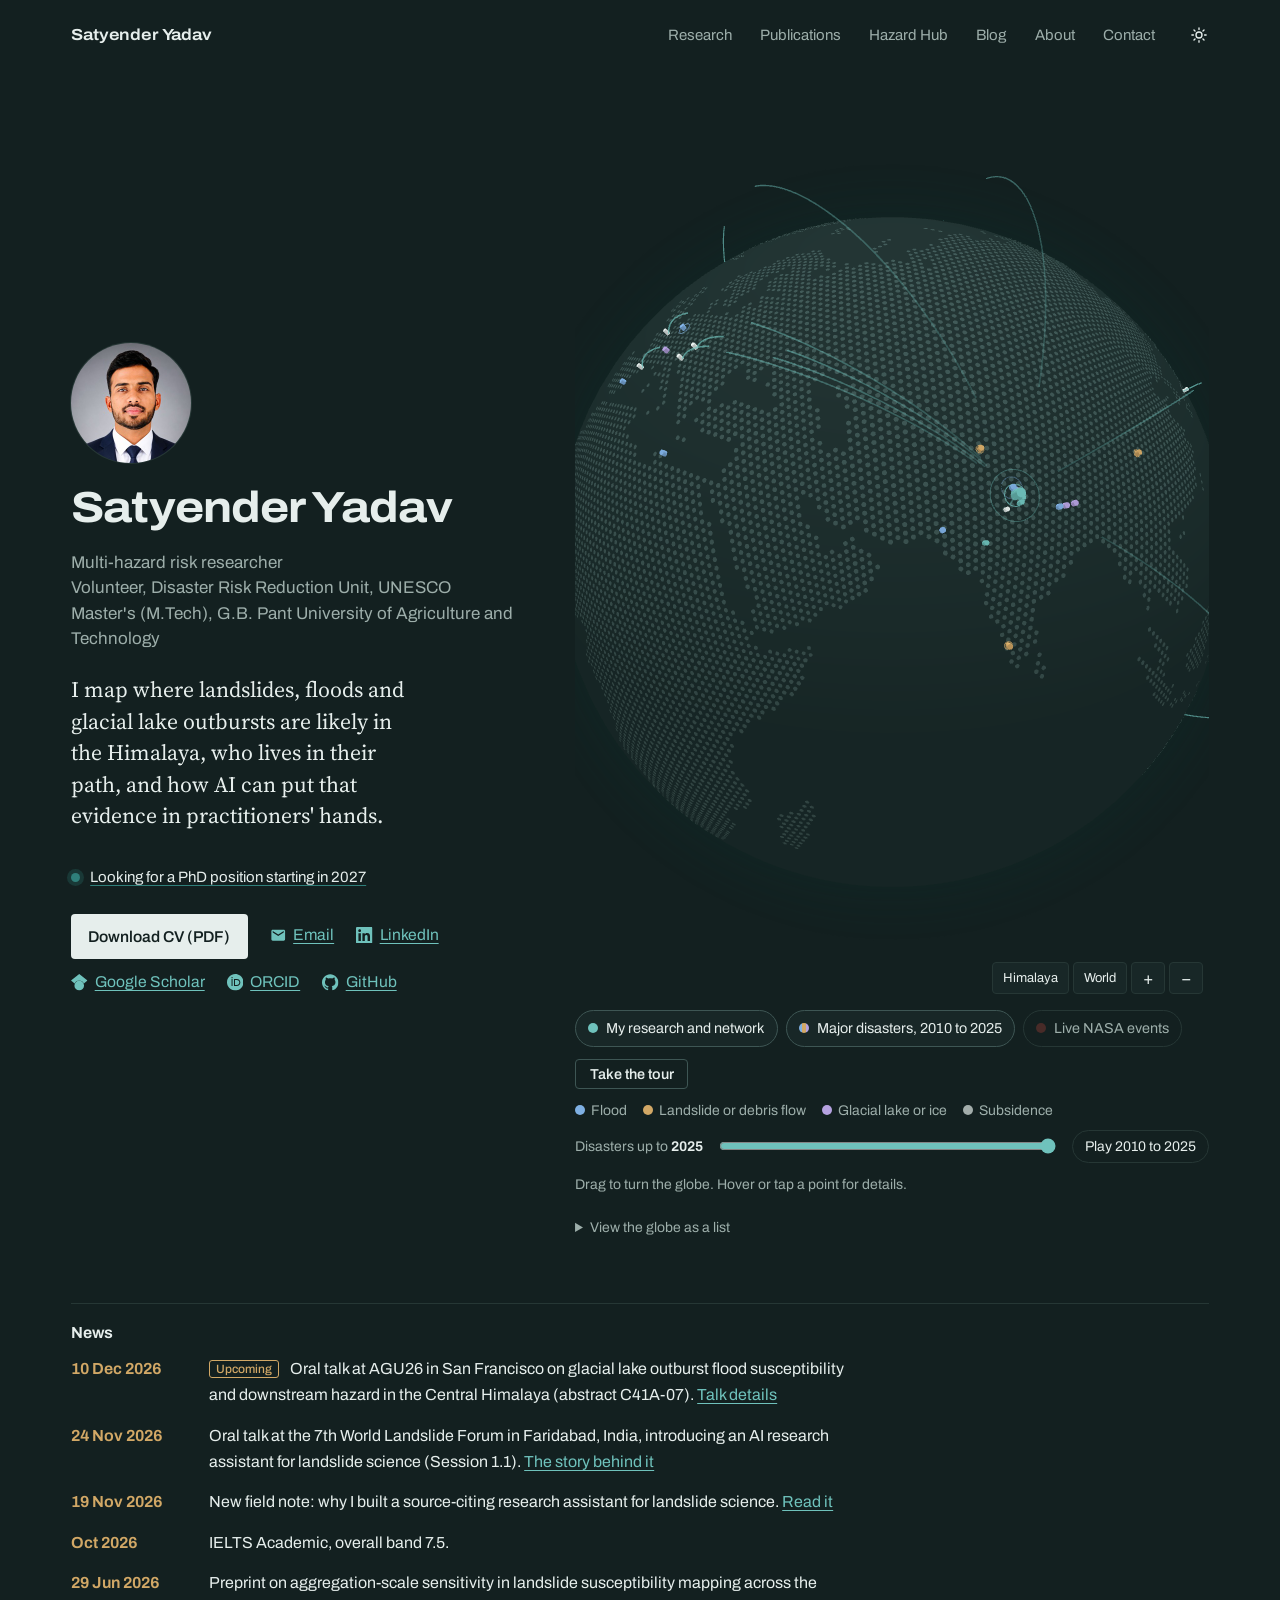
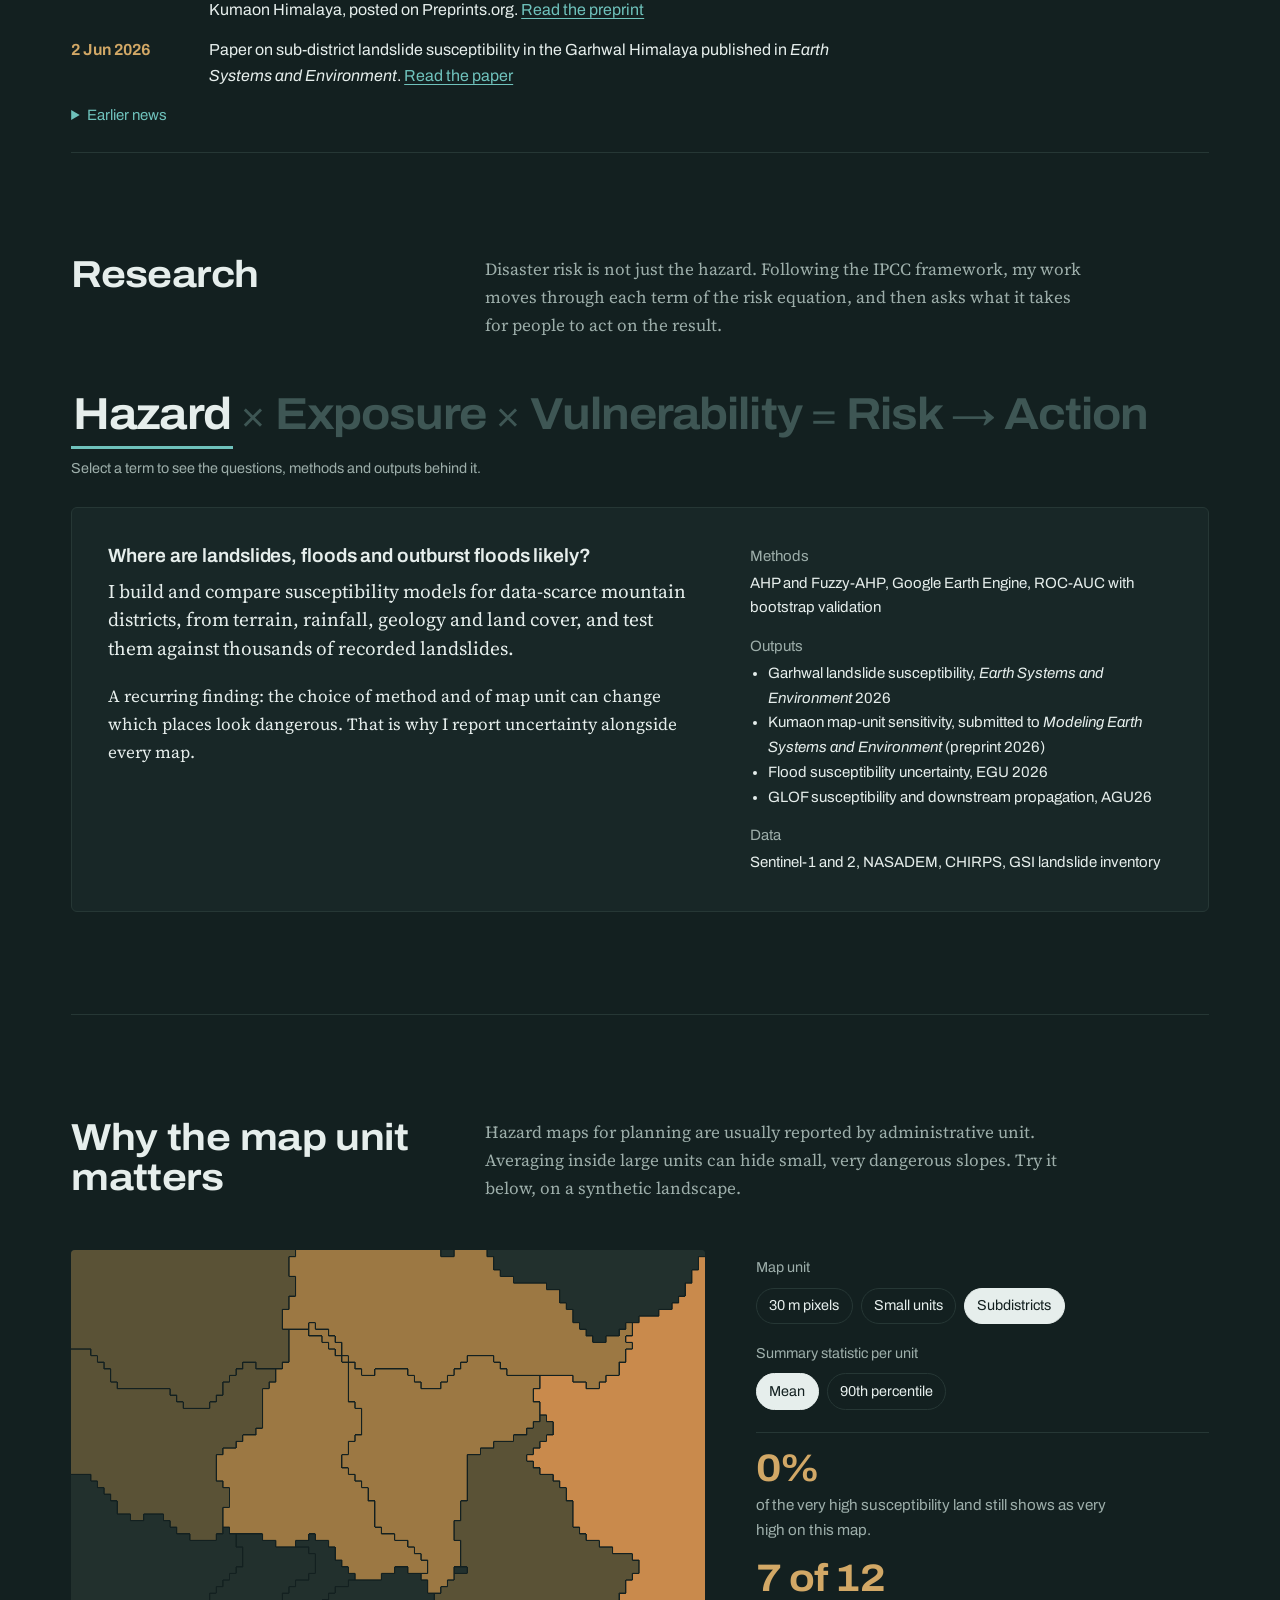
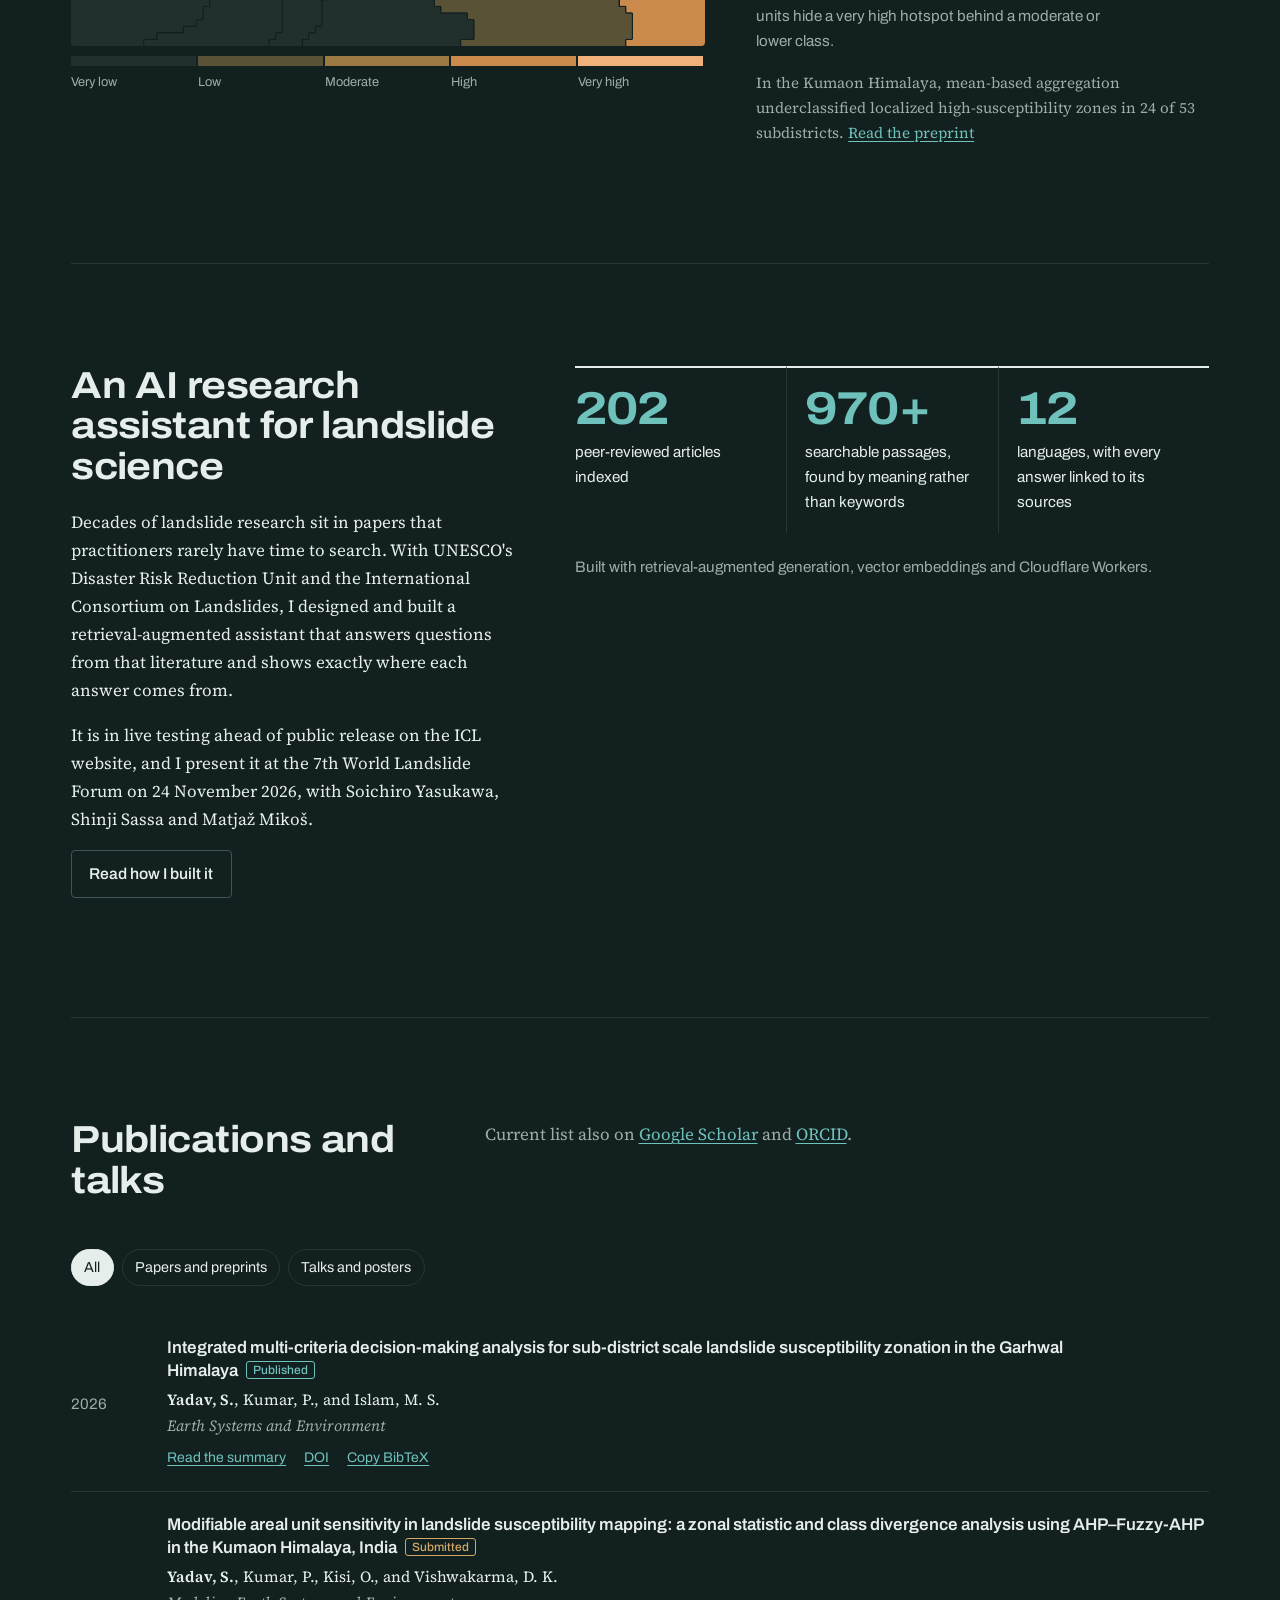
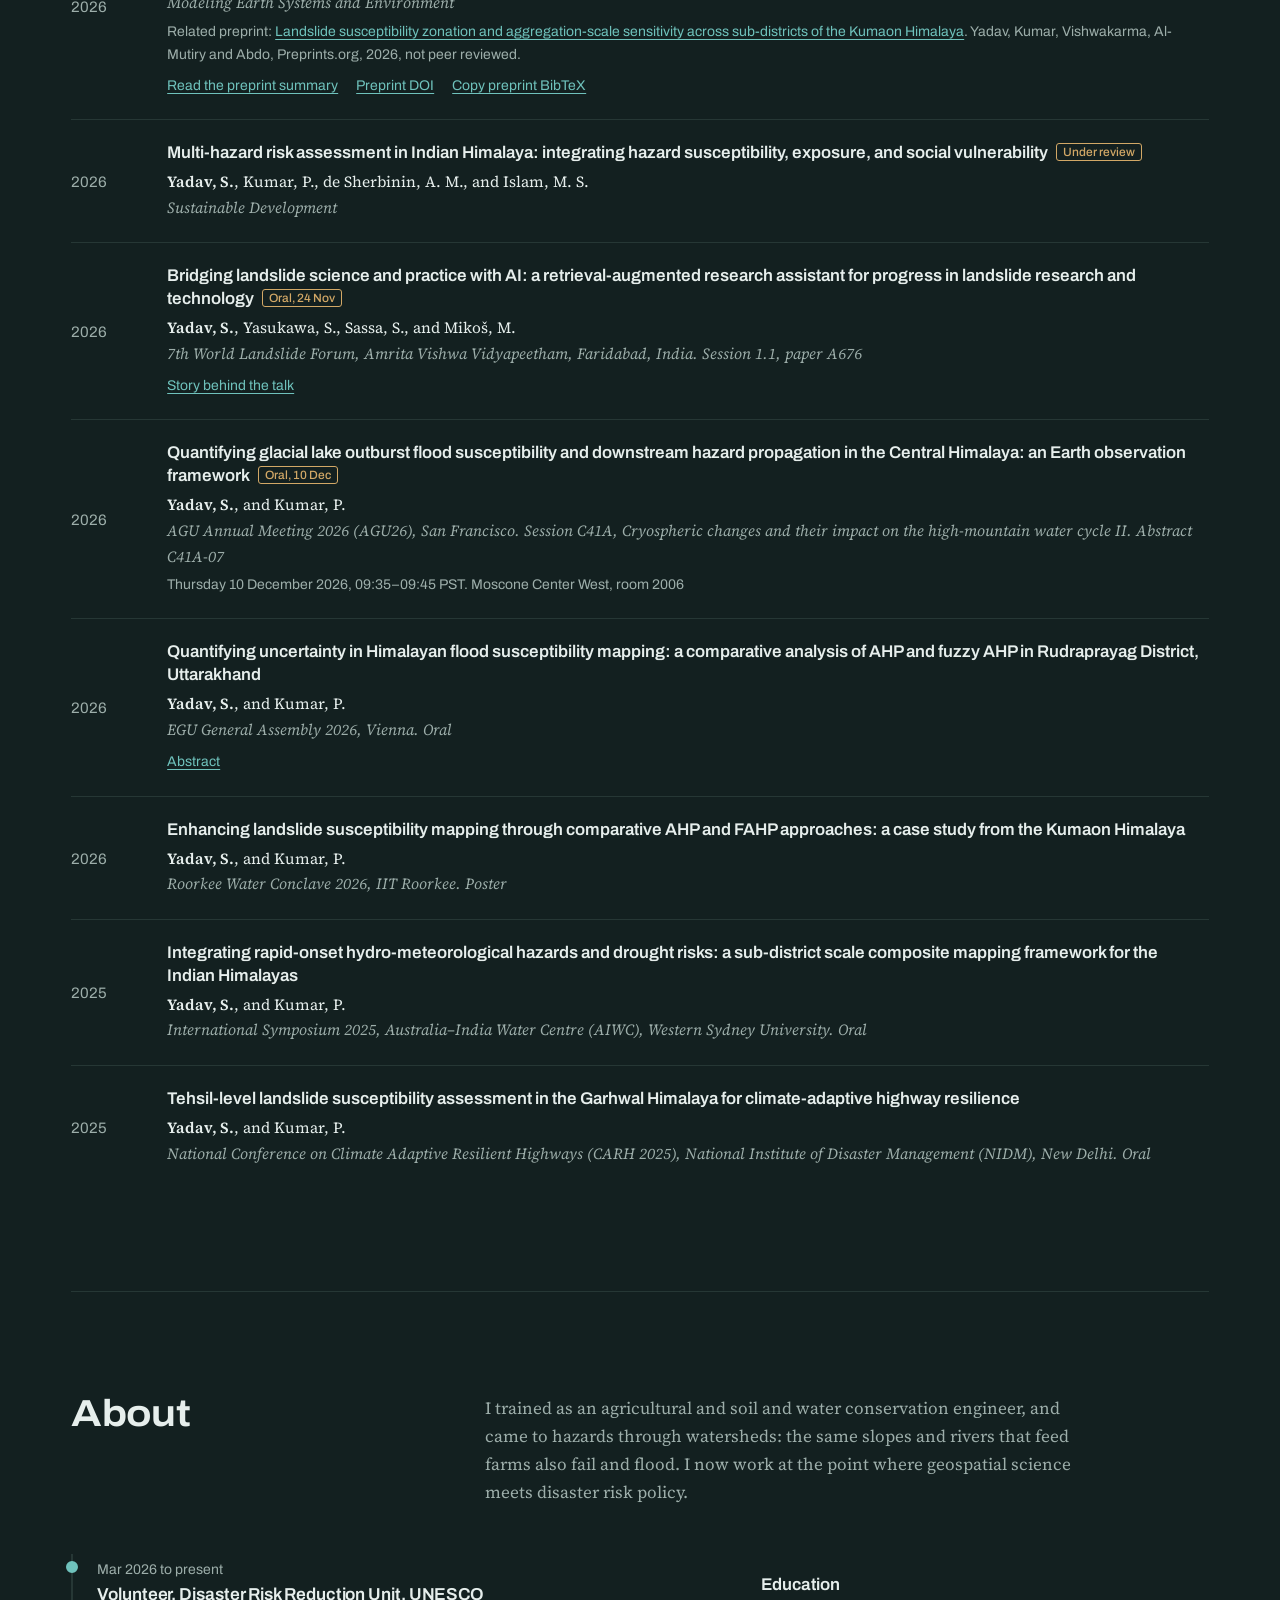
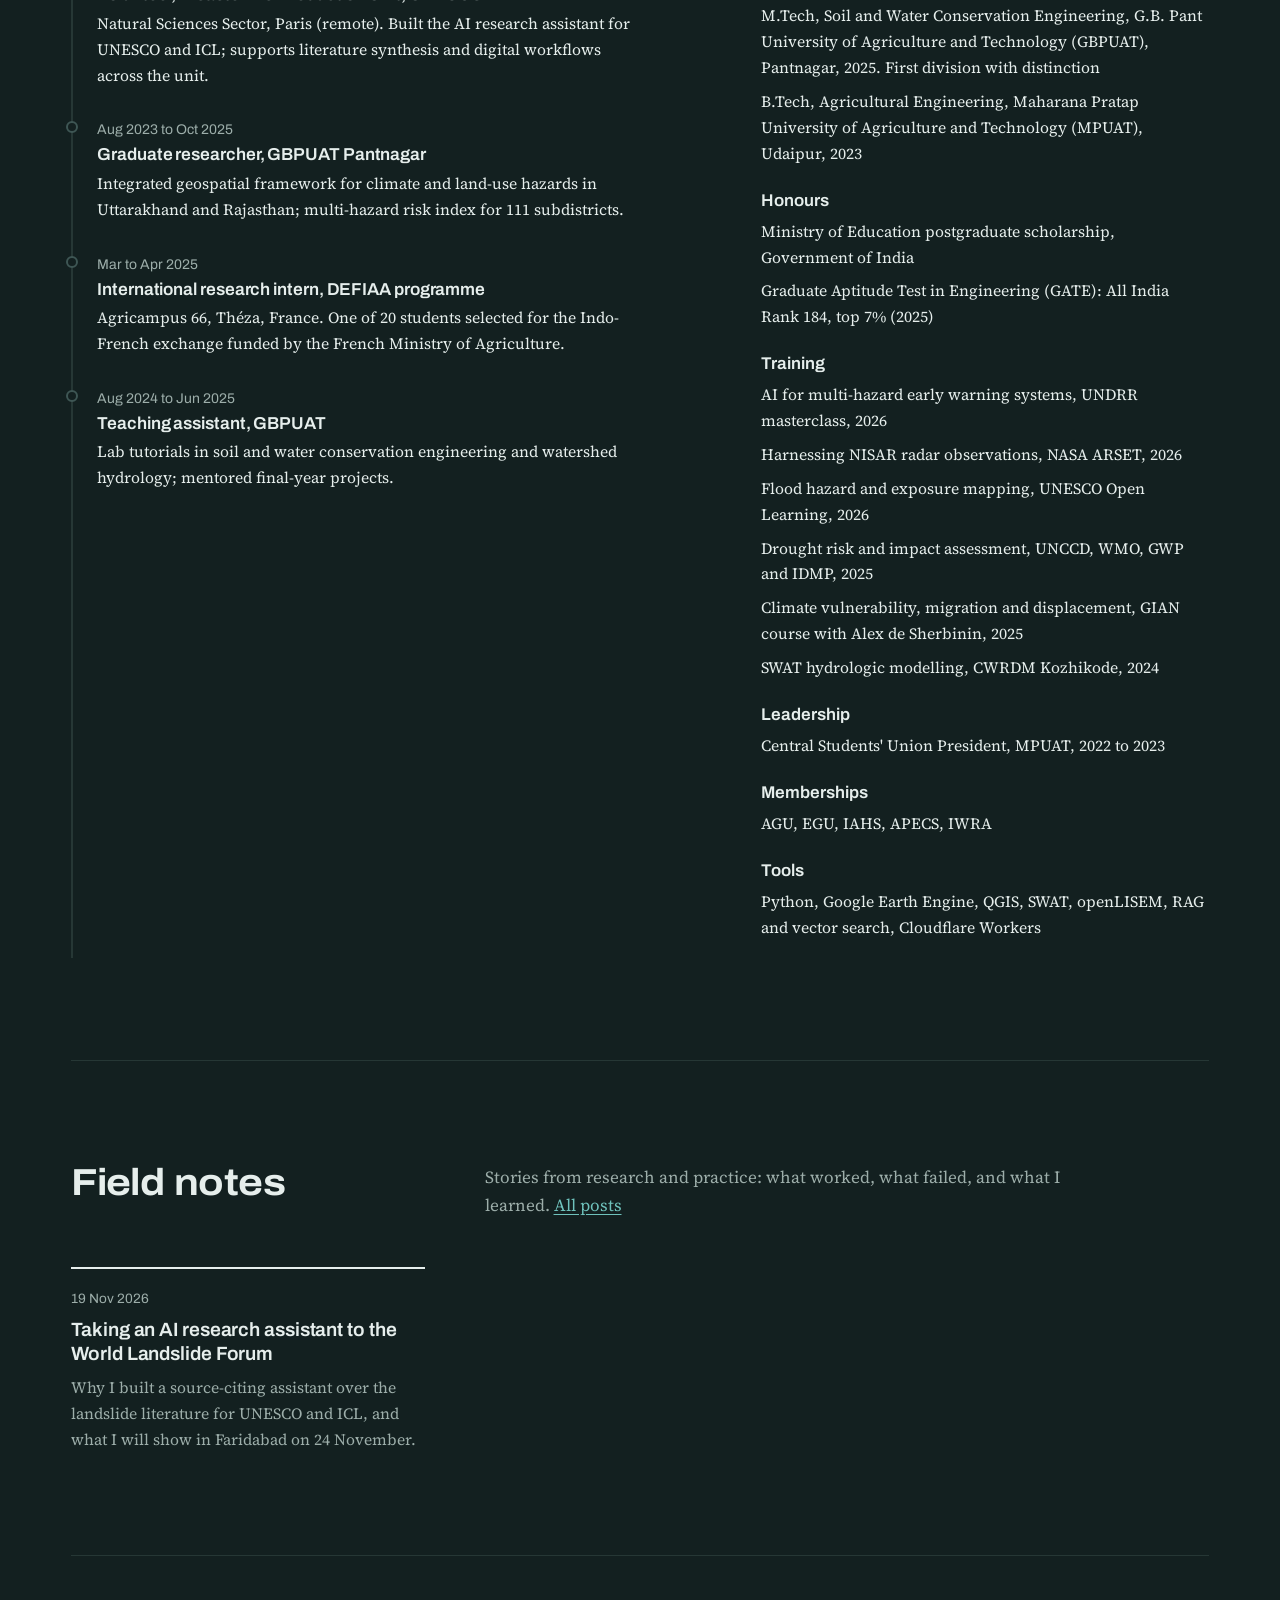
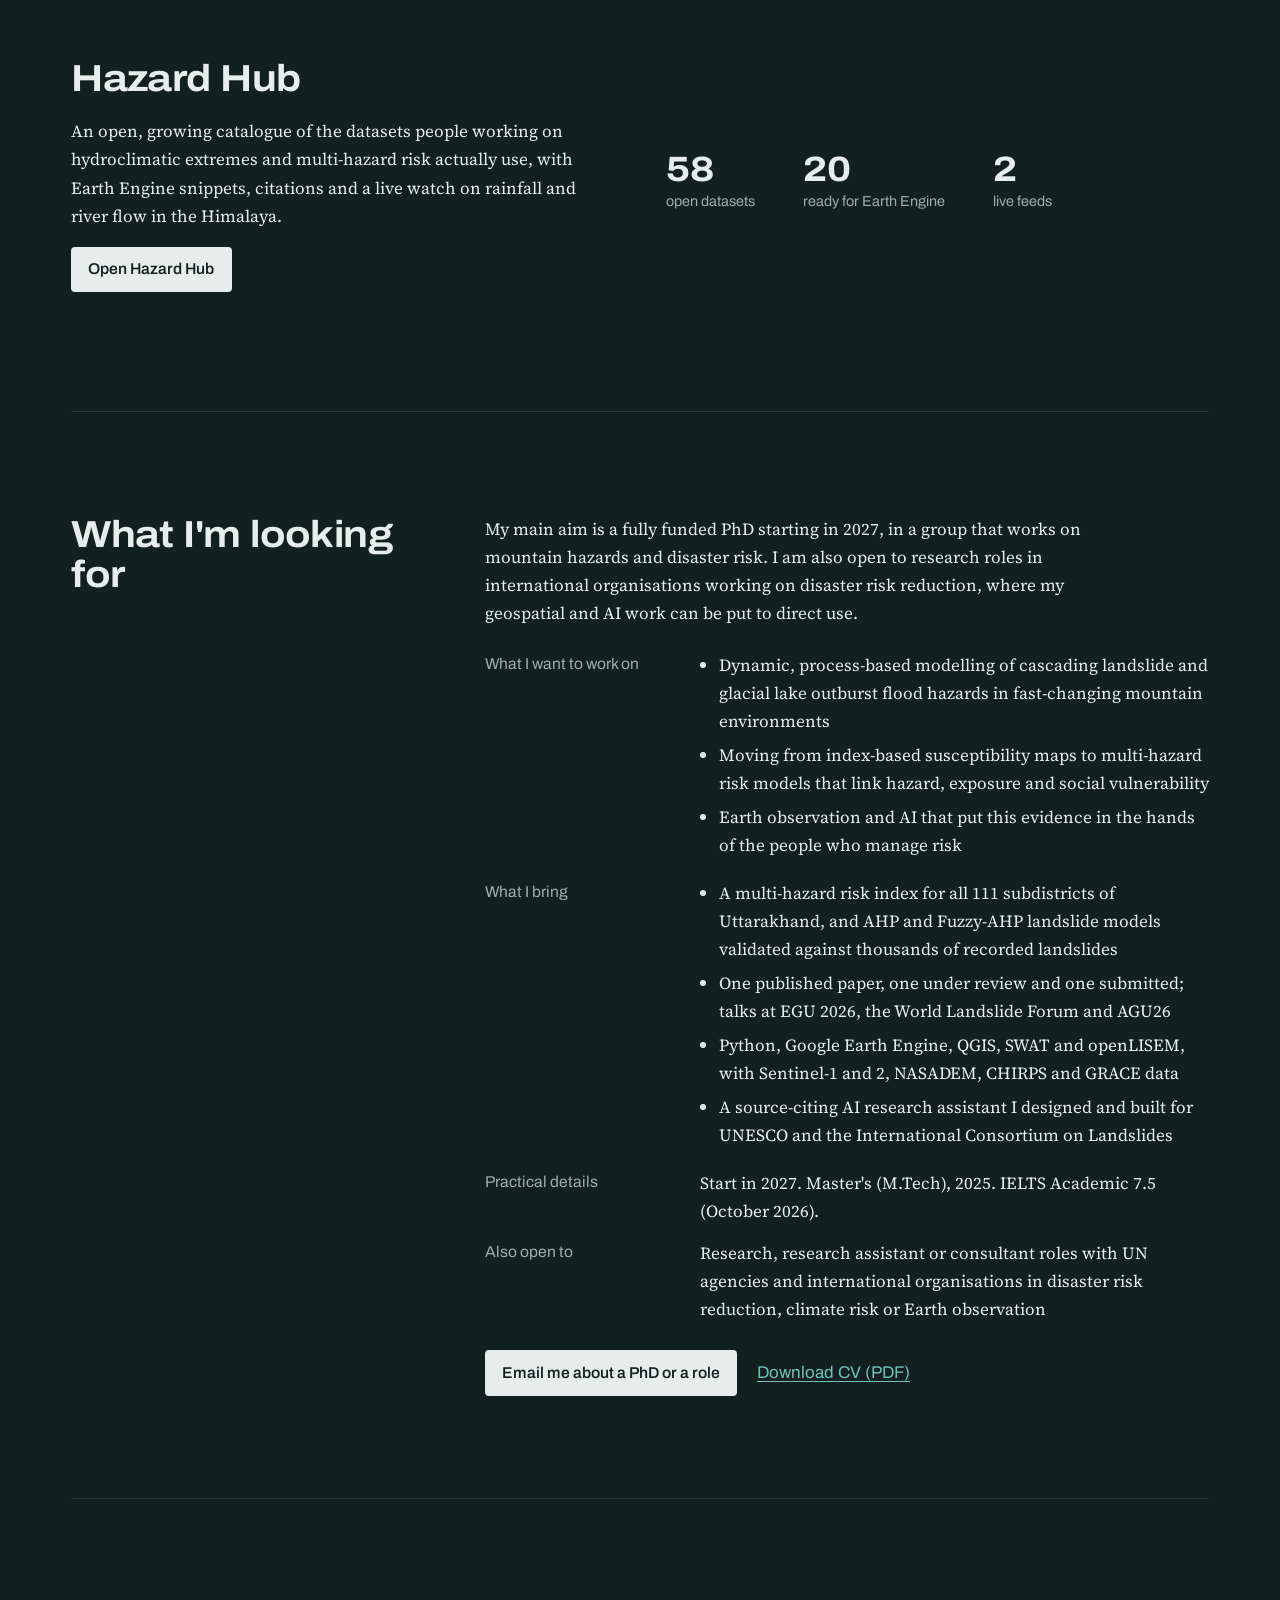
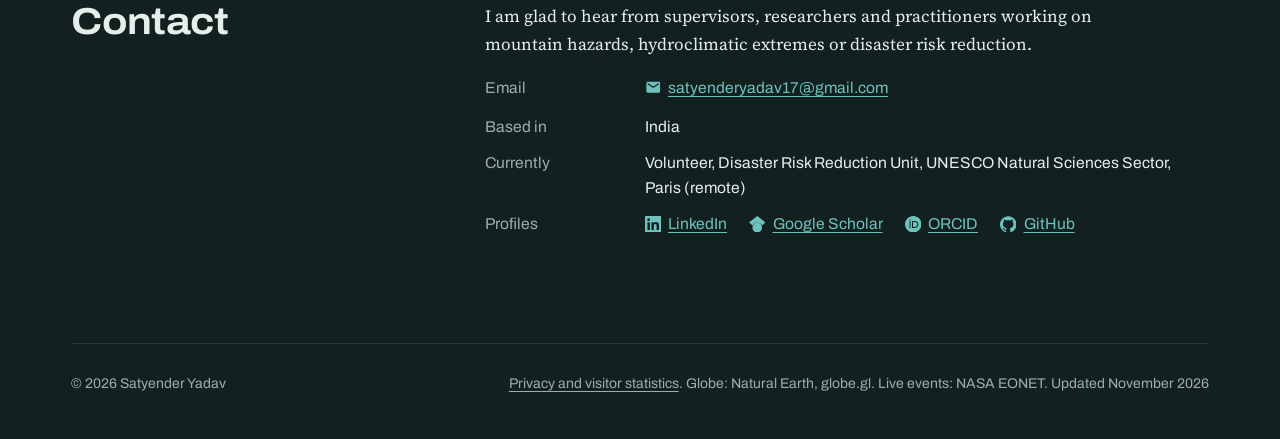
==== commit ed53bd64: "Globe: colour disasters by hazard type, add a timeline and view buttons - Disasters tagged flood, la" ====
--- a/index.html
+++ b/index.html
@@ -61,12 +61,32 @@
 .layer-toggles button:disabled{opacity:.6;cursor:progress}
 .layer-toggles .sw{width:10px;height:10px;border-radius:50%;flex:none}
 .sw.work{background:var(--lake)}
-.sw.event{background:var(--silt-fill)}
+.sw.event{background:linear-gradient(90deg,var(--hz-flood) 0 33%,var(--hz-landslide) 33% 66%,var(--hz-ice) 66%)}
 .sw.live{background:#C2463A}
 .globe-info{font-family:var(--sans);font-size:.875rem;color:var(--scree);min-height:2.6em;margin:10px 0 0;max-width:60ch}
 .globe-info b{color:var(--ink);font-weight:600}
 .globe-info a{margin-left:.35em;white-space:nowrap}
 .tour-start{font-size:.9rem;padding:.42em .95em}
+:root{--hz-flood:#2B6CB0;--hz-landslide:#9A5E2E;--hz-ice:#7B5EA7;--hz-subsidence:#6E7876}
+@media (prefers-color-scheme:dark){:root:not([data-theme="light"]){--hz-flood:#7FB0E3;--hz-landslide:#D2A866;--hz-ice:#B5A2E0;--hz-subsidence:#A3ADAB}}
+:root[data-theme="dark"]{--hz-flood:#7FB0E3;--hz-landslide:#D2A866;--hz-ice:#B5A2E0;--hz-subsidence:#A3ADAB}
+.globe-stage{position:relative}
+.globe-zoom{position:absolute;right:6px;bottom:8px;display:flex;gap:4px;font-family:var(--sans);z-index:2}
+.globe-zoom[hidden]{display:none}
+.globe-zoom button{font:inherit;font-size:.8125rem;min-width:34px;height:32px;padding:0 10px;border:1px solid var(--rule);border-radius:4px;background:var(--paper);color:var(--ink);cursor:pointer}
+.globe-zoom button:hover{border-color:var(--contour-major)}
+.globe-zoom button[data-view="in"],.globe-zoom button[data-view="out"]{font-size:1.05rem;padding:0}
+.globe-time{margin-top:10px;font-family:var(--sans);font-size:.875rem;color:var(--scree)}
+.globe-time[hidden]{display:none}
+.hz-legend{display:flex;flex-wrap:wrap;gap:4px 16px;list-style:none;margin:0 0 8px;padding:0}
+.hz-legend li{display:inline-flex;align-items:center;gap:6px}
+.hz-legend .sw{width:10px;height:10px;border-radius:50%;flex:none}
+.yr{display:flex;flex-wrap:wrap;align-items:center;gap:8px 14px}
+.yr label{white-space:nowrap}
+.yr output{font-weight:650;color:var(--ink);font-variant-numeric:tabular-nums}
+.yr input[type=range]{flex:1 1 180px;min-width:140px;accent-color:var(--lake)}
+.tl-play{font:inherit;font-size:.875rem;background:none;border:1px solid var(--rule);border-radius:999px;padding:.3em .85em;color:var(--ink);cursor:pointer}
+.tl-play:hover{border-color:var(--contour-major)}
 .tour-start[hidden],.tour[hidden],#tour-link[hidden]{display:none}
 .tour{margin:12px 0 0;padding:16px 18px;border:1px solid var(--rule);border-left:3px solid var(--lake);border-radius:6px;background:var(--paper);font-family:var(--sans);max-width:60ch}
 .tour-step{margin:0 0 4px;font-size:.8125rem;color:var(--scree)}
@@ -268,7 +288,12 @@
       </div>
 
       <div class="globe-wrap">
+        <div class="globe-stage">
         <div id="globe" role="img" aria-label="Interactive globe of Satyender Yadav's study regions, collaborations and major mountain hazard disasters. A text list follows below."><div class="globe-fallback" id="globe-fallback">Loading the globe</div></div>
+        <div class="globe-zoom" id="globe-zoom" role="group" aria-label="Globe view" hidden data-track-group="Globe view">
+          <button type="button" data-view="himalaya">Himalaya</button><button type="button" data-view="world">World</button><button type="button" data-view="in" aria-label="Zoom in">+</button><button type="button" data-view="out" aria-label="Zoom out">−</button>
+        </div>
+        </div>
         <div class="globe-ui">
           <div class="chips layer-toggles" role="group" aria-label="Globe layers" data-track-group="Globe layer">
             <button type="button" data-layer="work" aria-pressed="true"><span class="sw work"></span>My research and network</button>
@@ -276,6 +301,16 @@
             <button type="button" data-layer="live" aria-pressed="false"><span class="sw live"></span>Live NASA events</button>
           </div>
           <button type="button" class="btn ghost tour-start" id="tour-start" hidden data-track="Globe tour" data-track-detail="Start">Take the tour</button>
+        </div>
+        <div class="globe-time" id="globe-time" hidden>
+          <ul class="hz-legend" aria-label="Disaster types">
+            <li><span class="sw" style="background:var(--hz-flood)"></span>Flood</li><li><span class="sw" style="background:var(--hz-landslide)"></span>Landslide or debris flow</li><li><span class="sw" style="background:var(--hz-ice)"></span>Glacial lake or ice</li><li><span class="sw" style="background:var(--hz-subsidence)"></span>Subsidence</li>
+          </ul>
+          <div class="yr">
+            <label for="tl-year">Disasters up to <output id="tl-out" for="tl-year">2025</output></label>
+            <input type="range" id="tl-year" min="2010" max="2025" step="1" value="2025">
+            <button type="button" class="tl-play" id="tl-play" data-track="Globe timeline" data-track-detail="Play">Play 2010 to 2025</button>
+          </div>
         </div>
         <p class="globe-info" id="globe-info" aria-live="polite">Drag to turn the globe. Hover or tap a point for details.</p>
         <div class="tour" id="globe-tour" hidden aria-live="polite">
@@ -808,7 +843,9 @@
   var el=document.getElementById('globe'), fb=document.getElementById('globe-fallback'), info=document.getElementById('globe-info');
   function webgl(){try{var c=document.createElement('canvas');return !!(window.WebGLRenderingContext&&(c.getContext('webgl')||c.getContext('experimental-webgl')));}catch(e){return false;}}
   function load(src){return new Promise(function(res,rej){var s=document.createElement('script');s.src=src;s.onload=res;s.onerror=rej;document.head.appendChild(s);});}
-  var data=null, world=null, layers={work:true,events:true,live:false}, live=[], stop=-1;
+  var data=null, world=null, layers={work:true,events:true,live:false}, live=[], stop=-1, upto=2025;
+  var HZ_VAR={flood:'--hz-flood',landslide:'--hz-landslide',ice:'--hz-ice',subsidence:'--hz-subsidence'};
+  function hz(p){return css(HZ_VAR[p.type]||'--silt-fill');}
 
   function listView(ev){
     var h='<ul>';
@@ -836,12 +873,13 @@
       data.work.forEach(function(p){pts.push(Object.assign({c:lake,r:.32,alt:.02},p));});
       data.network.forEach(function(p){pts.push(Object.assign({c:ink,r:.3,alt:.015},p));});
     }
-    if(layers.events)data.events.forEach(function(p){pts.push(Object.assign({c:silt,r:.38,alt:.012},p));});
+    var shown=layers.events?data.events.filter(function(p){return p.year<=upto;}):[];
+    shown.forEach(function(p){pts.push(Object.assign({c:hz(p),r:.38,alt:.012},p));});
     if(layers.live)live.forEach(function(p){pts.push(Object.assign({c:'#C2463A',r:.34,alt:.01},p));});
     world.pointsData(pts);
     var rings=[];
     if(layers.work)rings.push({lat:data.home.lat,lng:data.home.lng,c:lake,max:5,speed:1.2,rep:1400});
-    if(layers.events)data.events.forEach(function(p){rings.push({lat:p.lat,lng:p.lng,c:silt,max:2.2,speed:.8,rep:2600+Math.random()*1800});});
+    shown.forEach(function(p){rings.push({lat:p.lat,lng:p.lng,c:hz(p),max:2.2,speed:.8,rep:2600+Math.random()*1800});});
     if(stop>=0){var t=data.tour[stop];rings.push({lat:t.lat,lng:t.lng,c:css('--ink'),max:3.2,speed:1.4,rep:1100});}
     world.ringsData(reduce?[]:rings);
     world.arcsData(layers.work?data.network.map(function(p){return {startLat:data.home.lat,startLng:data.home.lng,endLat:p.lat,endLng:p.lng};}):[]);
@@ -850,9 +888,9 @@
 
   function start(){
     if(!webgl()){fb.textContent='Your browser cannot show the 3D globe. The list below has the same information.';
-      fetch('assets/data/events.json?v=2').then(function(r){return r.json();}).then(listView);return;}
+      fetch('assets/data/events.json?v=3').then(function(r){return r.json();}).then(listView);return;}
     Promise.all([load('assets/globe.gl.min.js'),load('assets/topojson-client.min.js')]).then(function(){
-      return Promise.all([fetch('assets/data/countries-110m.json').then(function(r){return r.json();}),fetch('assets/data/events.json?v=2').then(function(r){return r.json();})]);
+      return Promise.all([fetch('assets/data/countries-110m.json').then(function(r){return r.json();}),fetch('assets/data/events.json?v=3').then(function(r){return r.json();})]);
     }).then(function(res){
       var topo=res[0]; data=res[1]; listView(data);
       var countries=topojson.feature(topo,topo.objects.countries).features.filter(function(c){return c.id!=='010';});
@@ -884,11 +922,13 @@
       if('IntersectionObserver' in window)new IntersectionObserver(function(es){onScreen=es[es.length-1].isIntersecting;sync();}).observe(el);
       document.addEventListener('visibilitychange',sync);
       if(data.tour&&data.tour.length)document.getElementById('tour-start').hidden=false;
+      document.getElementById('globe-zoom').hidden=false;
+      document.getElementById('globe-time').hidden=!layers.events;
       render();
       new ResizeObserver(function(){world.width(el.clientWidth).height(el.clientHeight);}).observe(el);
       document.addEventListener('themechange',function(){var dk=isDark();world.hexPolygonColor(function(){return css('--contour-major');}).atmosphereColor(css('--lake-fill')).arcColor(function(){return [hexToRgba(css('--lake'),.15),hexToRgba(css('--lake'),.75)];});m.color.set(dk?'#1B2C2B':'#E7EFEC');if(m.emissive){m.emissive.set(css('--snow'));m.emissiveIntensity=dk?.25:.55;}render();});
     }).catch(function(){fb.textContent='The globe could not load. The list below has the same information.';
-      fetch('assets/data/events.json?v=2').then(function(r){return r.json();}).then(listView).catch(function(){});});
+      fetch('assets/data/events.json?v=3').then(function(r){return r.json();}).then(listView).catch(function(){});});
   }
   function liveFetch(){
     return fetch('https://eonet.gsfc.nasa.gov/api/v3/events?status=open&days=30&category=floods,landslides,severeStorms&limit=80')
@@ -903,6 +943,29 @@
         return live.length;
       });
   }
+  /* View buttons: no scroll-wheel zoom, so the page always scrolls normally */
+  var VIEWS={himalaya:{lat:31,lng:83,altitude:.85},world:{lat:24,lng:78,altitude:2.05}};
+  document.getElementById('globe-zoom').addEventListener('click',function(e){
+    var b=e.target.closest('button'); if(!b||!world)return;
+    var v=b.dataset.view, pov=world.pointOfView(), ms=reduce?0:700;
+    world.controls().autoRotate=false;
+    if(VIEWS[v])world.pointOfView(VIEWS[v],reduce?0:1200);
+    else world.pointOfView({lat:pov.lat,lng:pov.lng,altitude:Math.max(.35,Math.min(3,pov.altitude*(v==='in'?.65:1.55)))},ms);
+  });
+  /* Timeline: show disasters up to the chosen year; Play steps through the years */
+  var tl=document.getElementById('tl-year'), tlOut=document.getElementById('tl-out'), tlPlay=document.getElementById('tl-play'), tlTimer=null;
+  function setYear(y){upto=+y;tl.value=upto;tlOut.textContent=upto;render();
+    var n=data?data.events.filter(function(p){return p.year<=upto;}).length:0;
+    info.textContent=n+' of '+(data?data.events.length:0)+' selected disasters, 2010 to '+upto+'.';}
+  function stopPlay(){clearInterval(tlTimer);tlTimer=null;tlPlay.textContent='Play 2010 to 2025';}
+  tl.addEventListener('input',function(){stopPlay();setYear(tl.value);});
+  tlPlay.addEventListener('click',function(){
+    if(tlTimer){stopPlay();return;}
+    if(!world)return; world.controls().autoRotate=false;
+    var y=+tl.min; setYear(y); tlPlay.textContent='Pause';
+    tlTimer=setInterval(function(){y++; if(y>+tl.max){stopPlay();return;} setYear(y);},reduce?1200:800);
+  });
+
   /* Guided tour: a fixed sequence of stops with captions and links */
   var tourEl=document.getElementById('globe-tour'), startBtn=document.getElementById('tour-start');
   function go(i){
@@ -941,7 +1004,7 @@
       .catch(function(){b.disabled=false;info.textContent='Live events could not load here. They appear on the published website, where the page can reach NASA.';});
       return;
     }
-    layers[k]=on; b.setAttribute('aria-pressed',on); render();
+    layers[k]=on; b.setAttribute('aria-pressed',on); if(k==='events'){document.getElementById('globe-time').hidden=!on;if(!on)stopPlay();} render();
   });});
   if('IntersectionObserver' in window){
     var io=new IntersectionObserver(function(es){if(es.some(function(e){return e.isIntersecting;})){io.disconnect();start();}},{rootMargin:'200px'});io.observe(el);
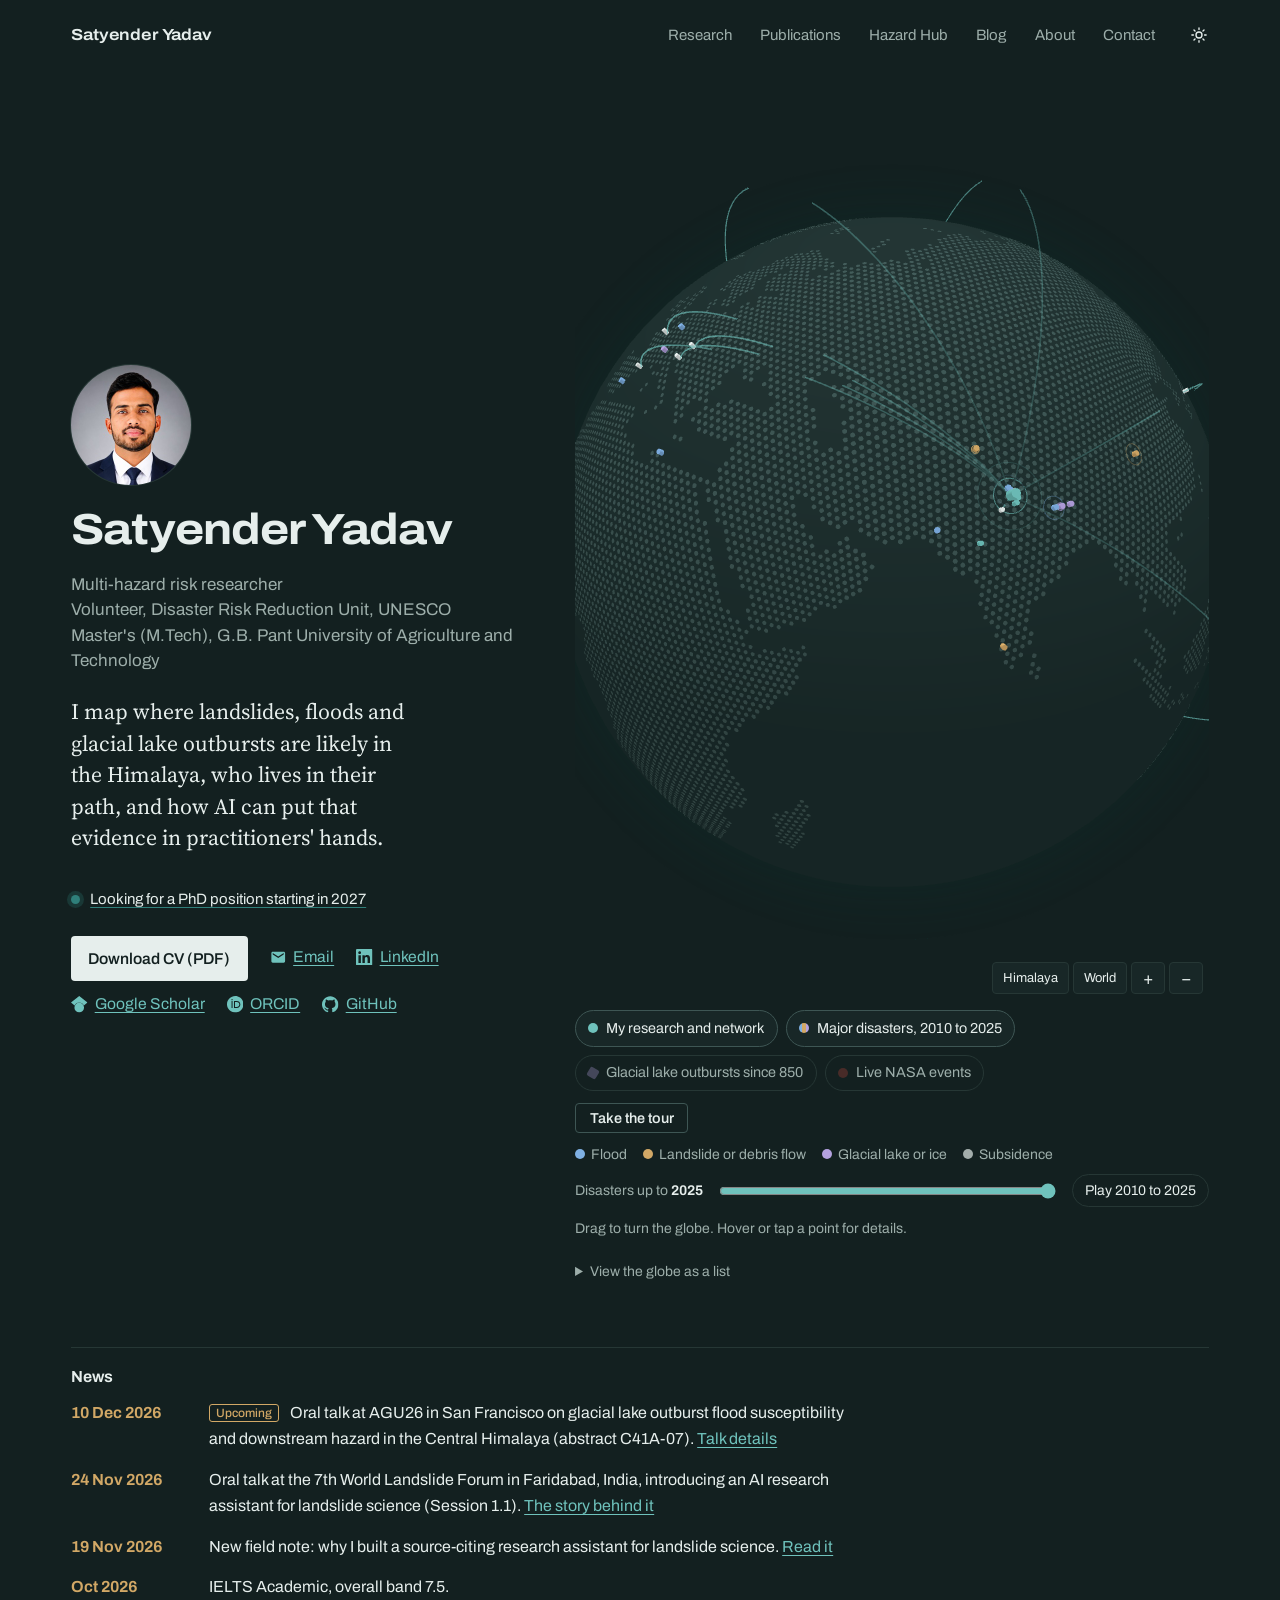
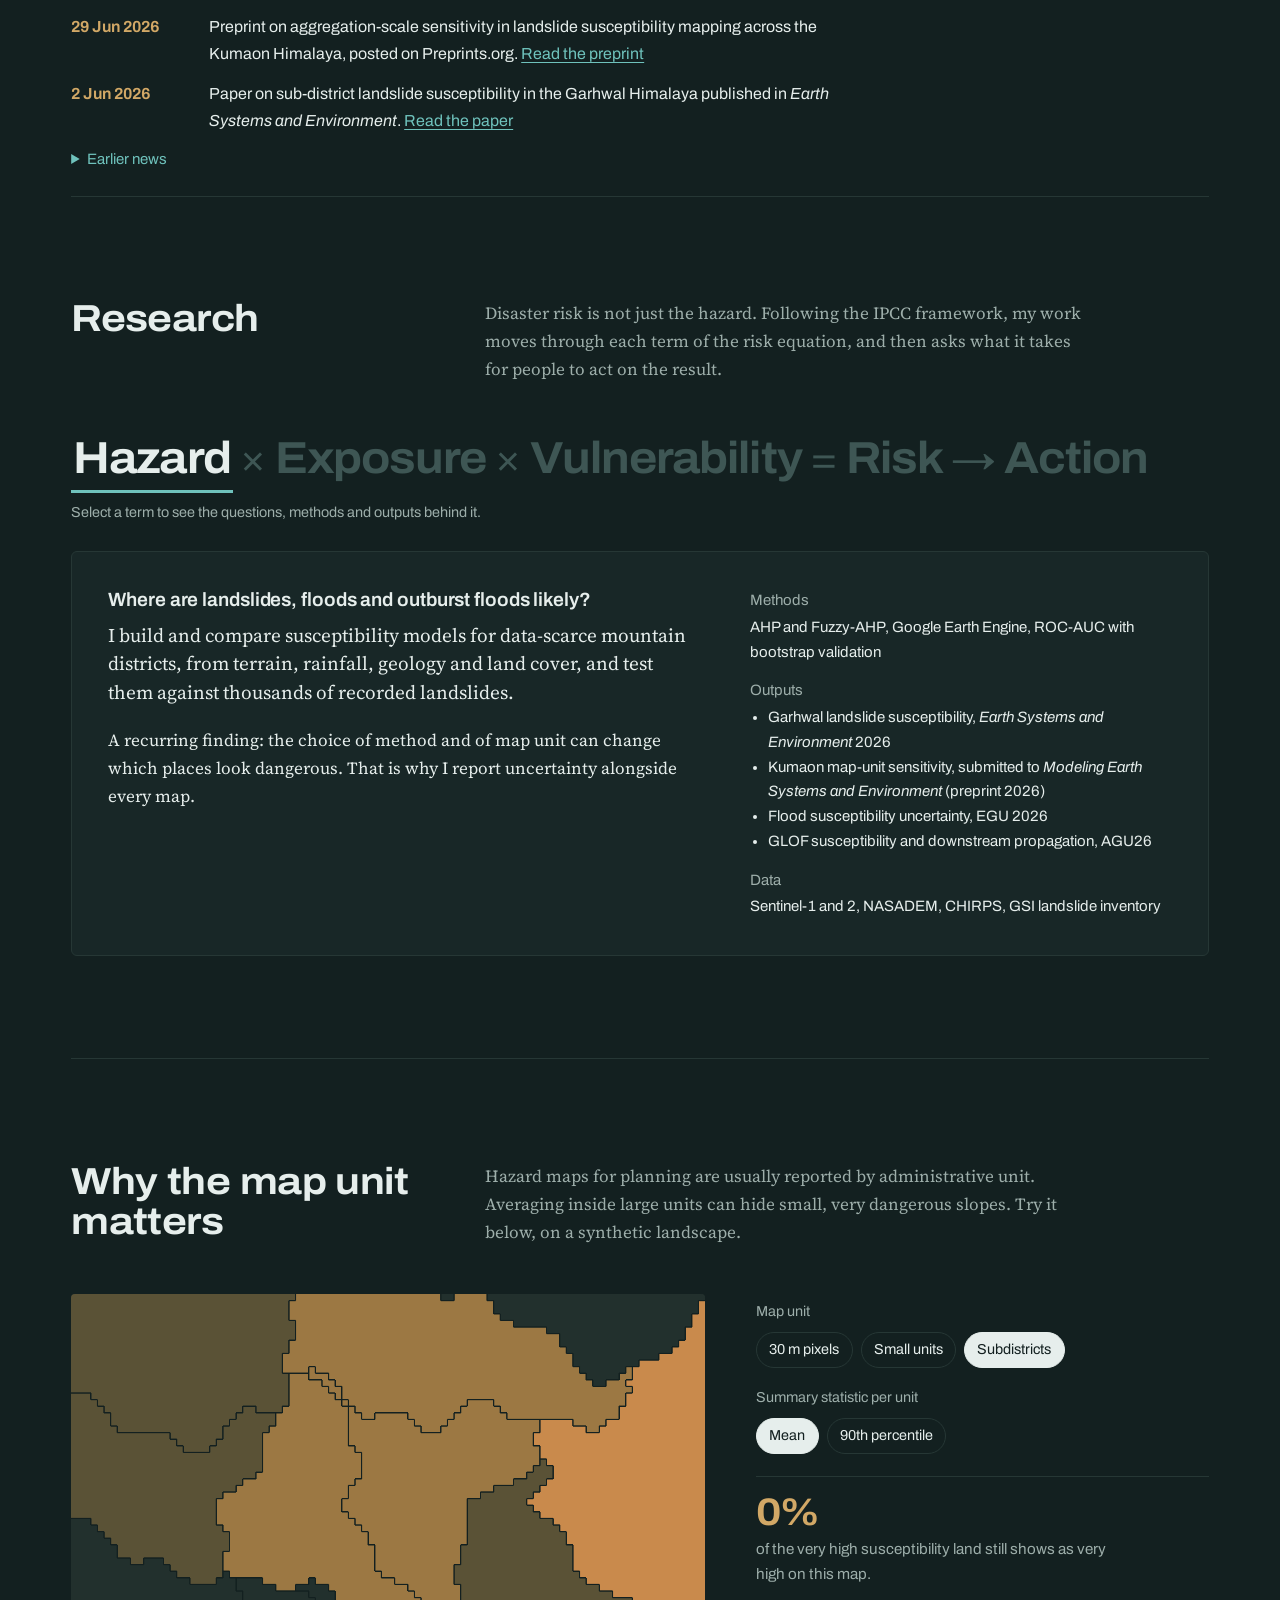
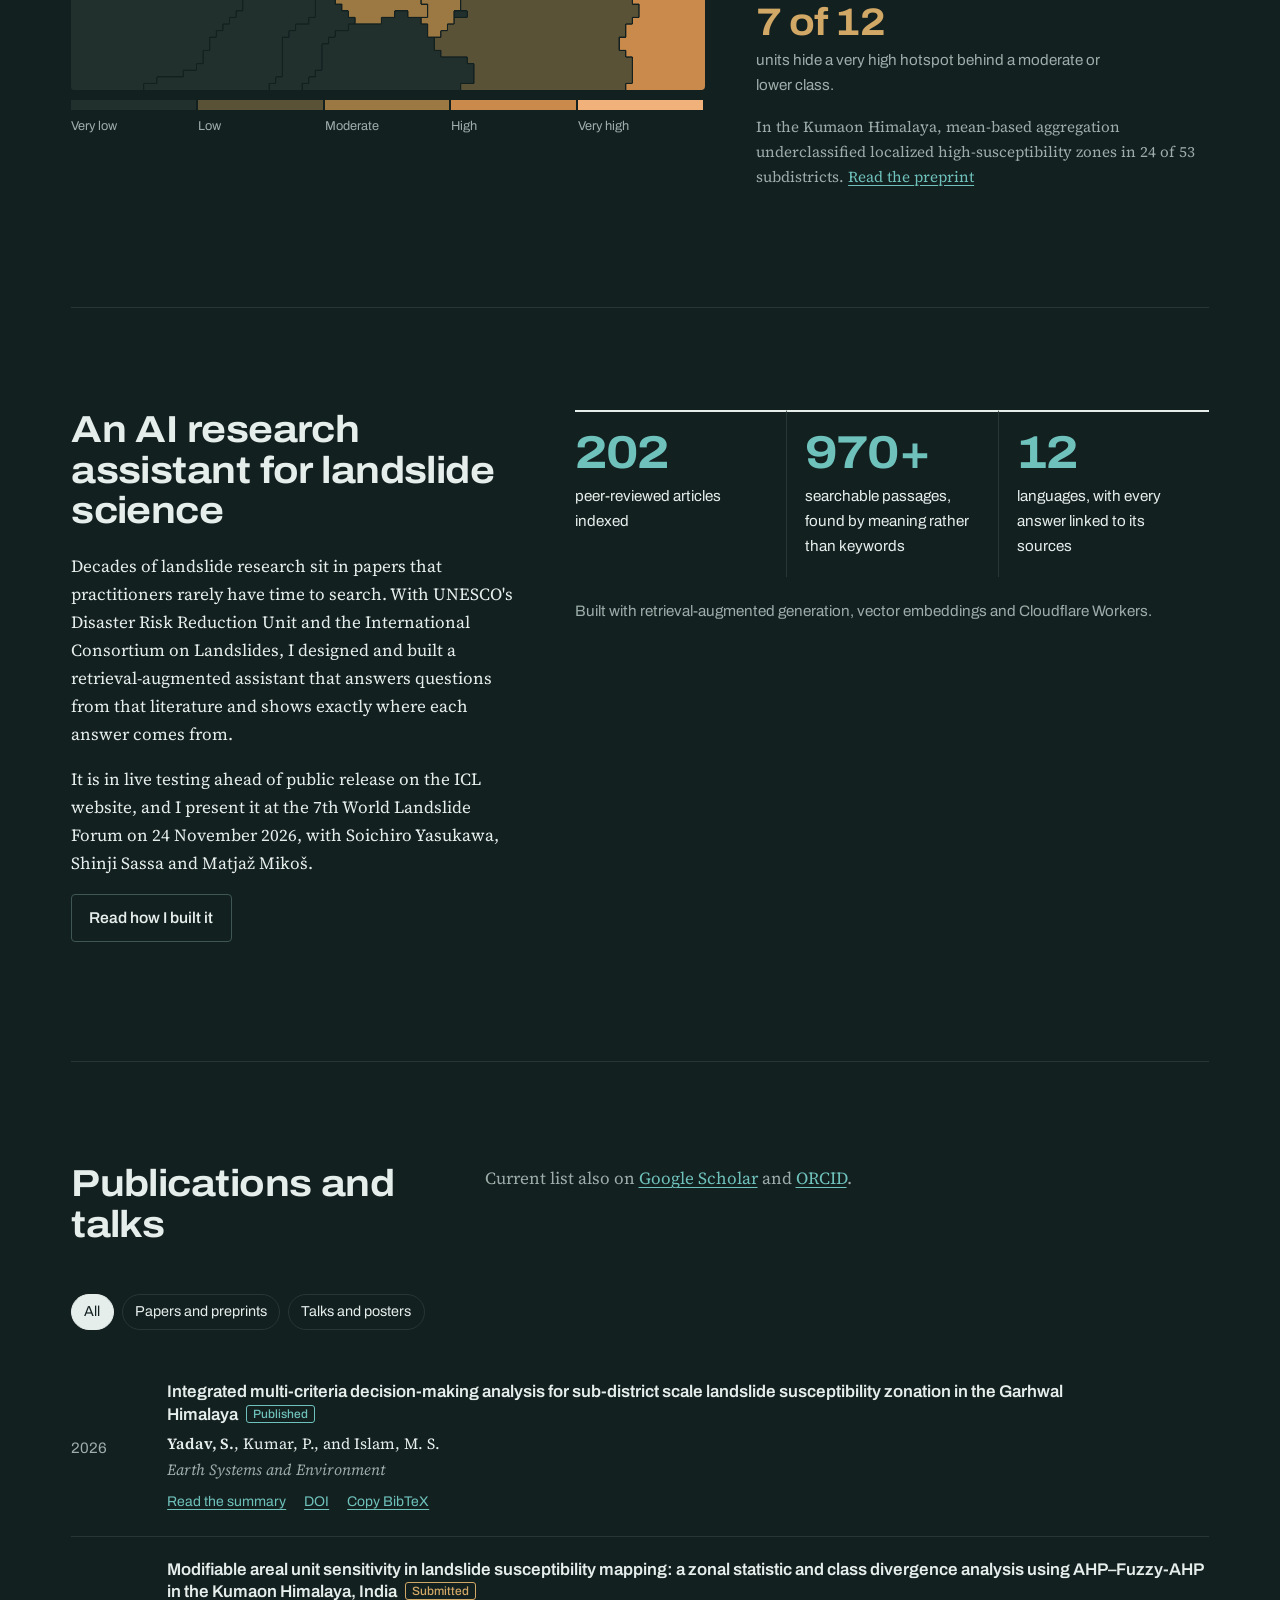
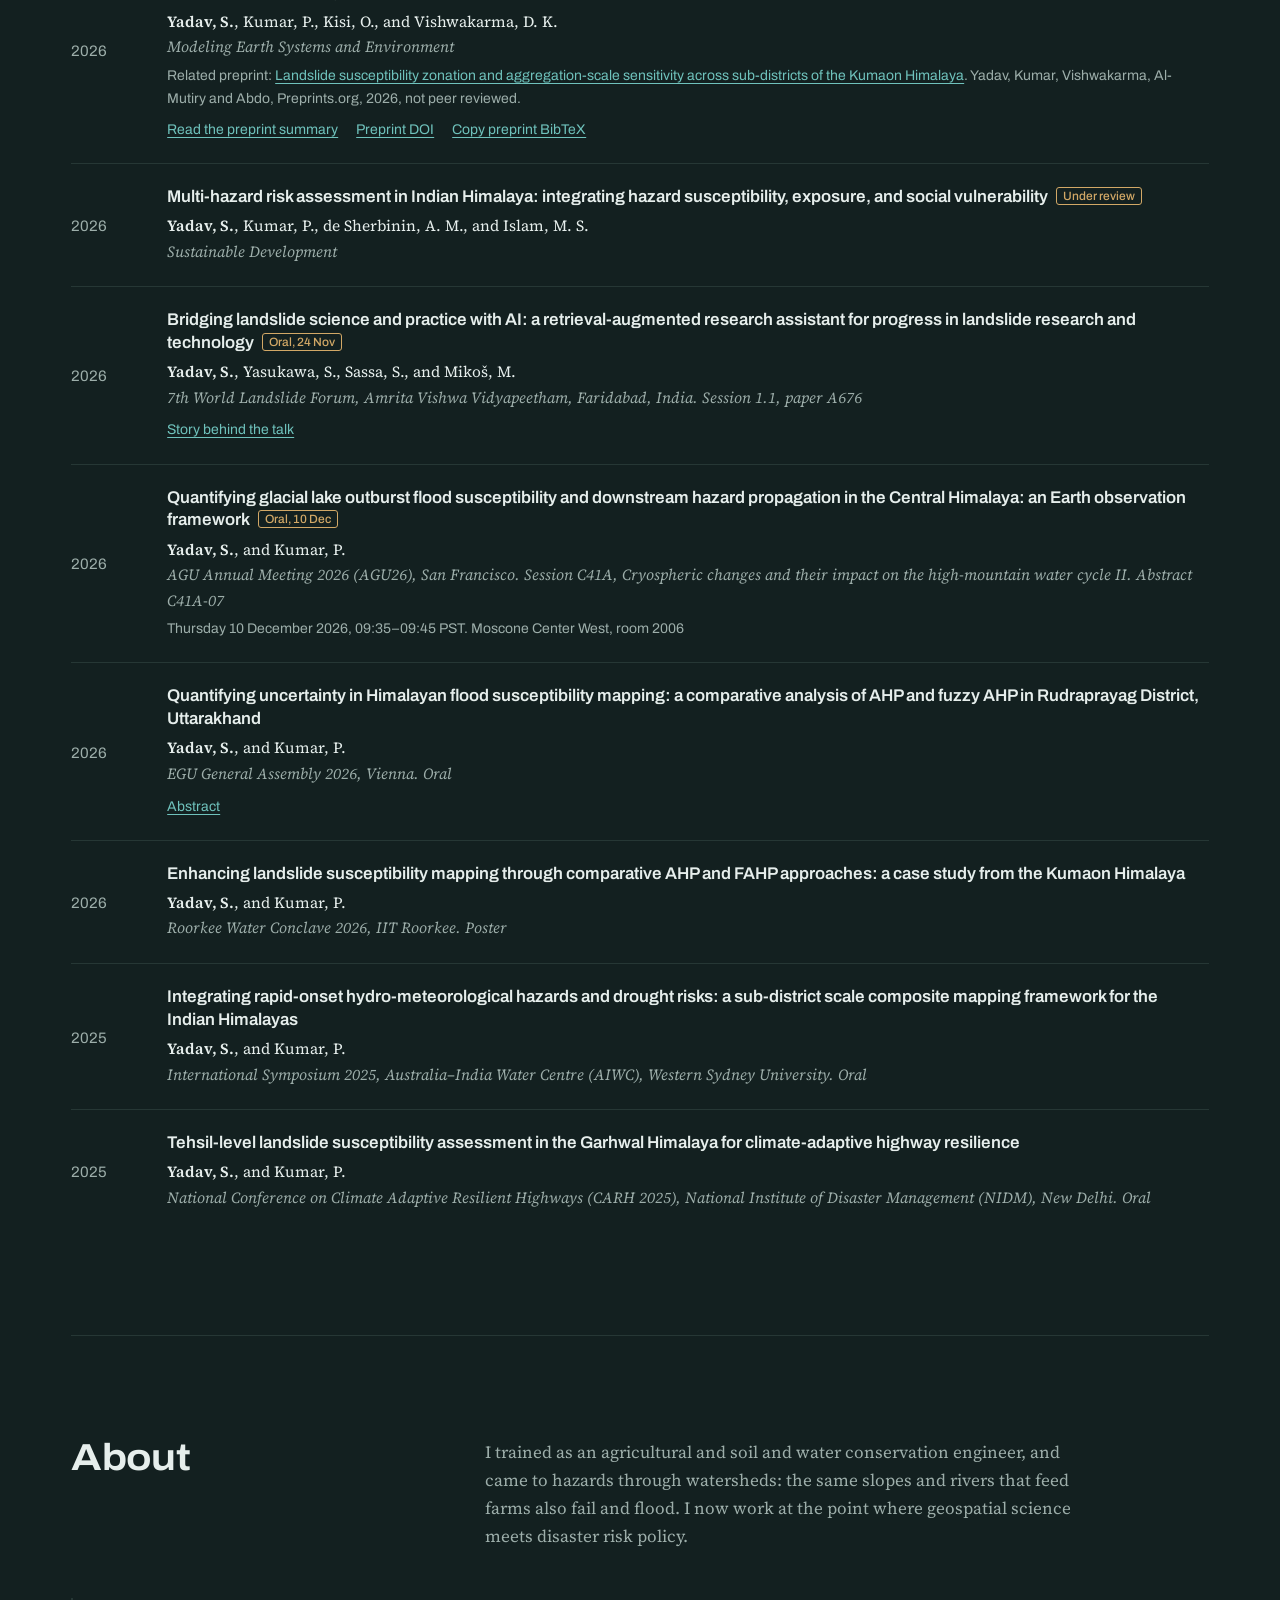
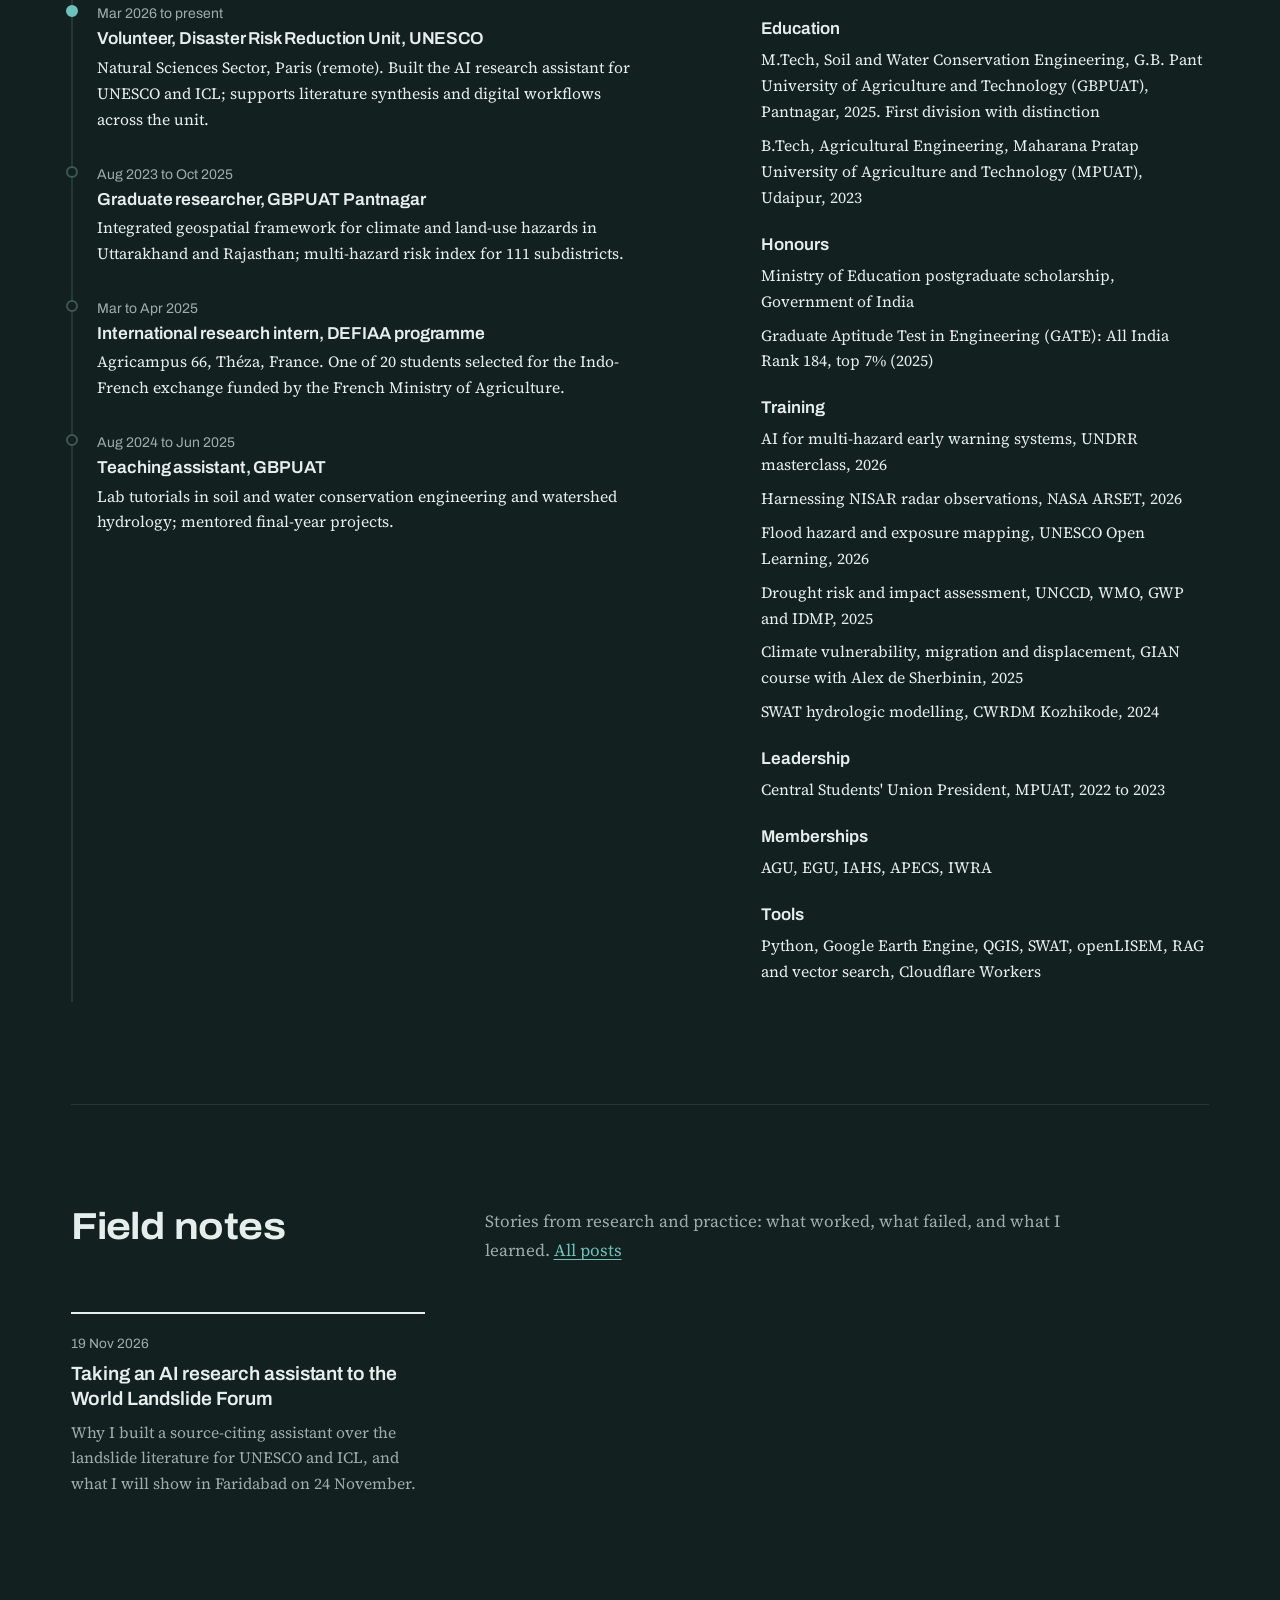
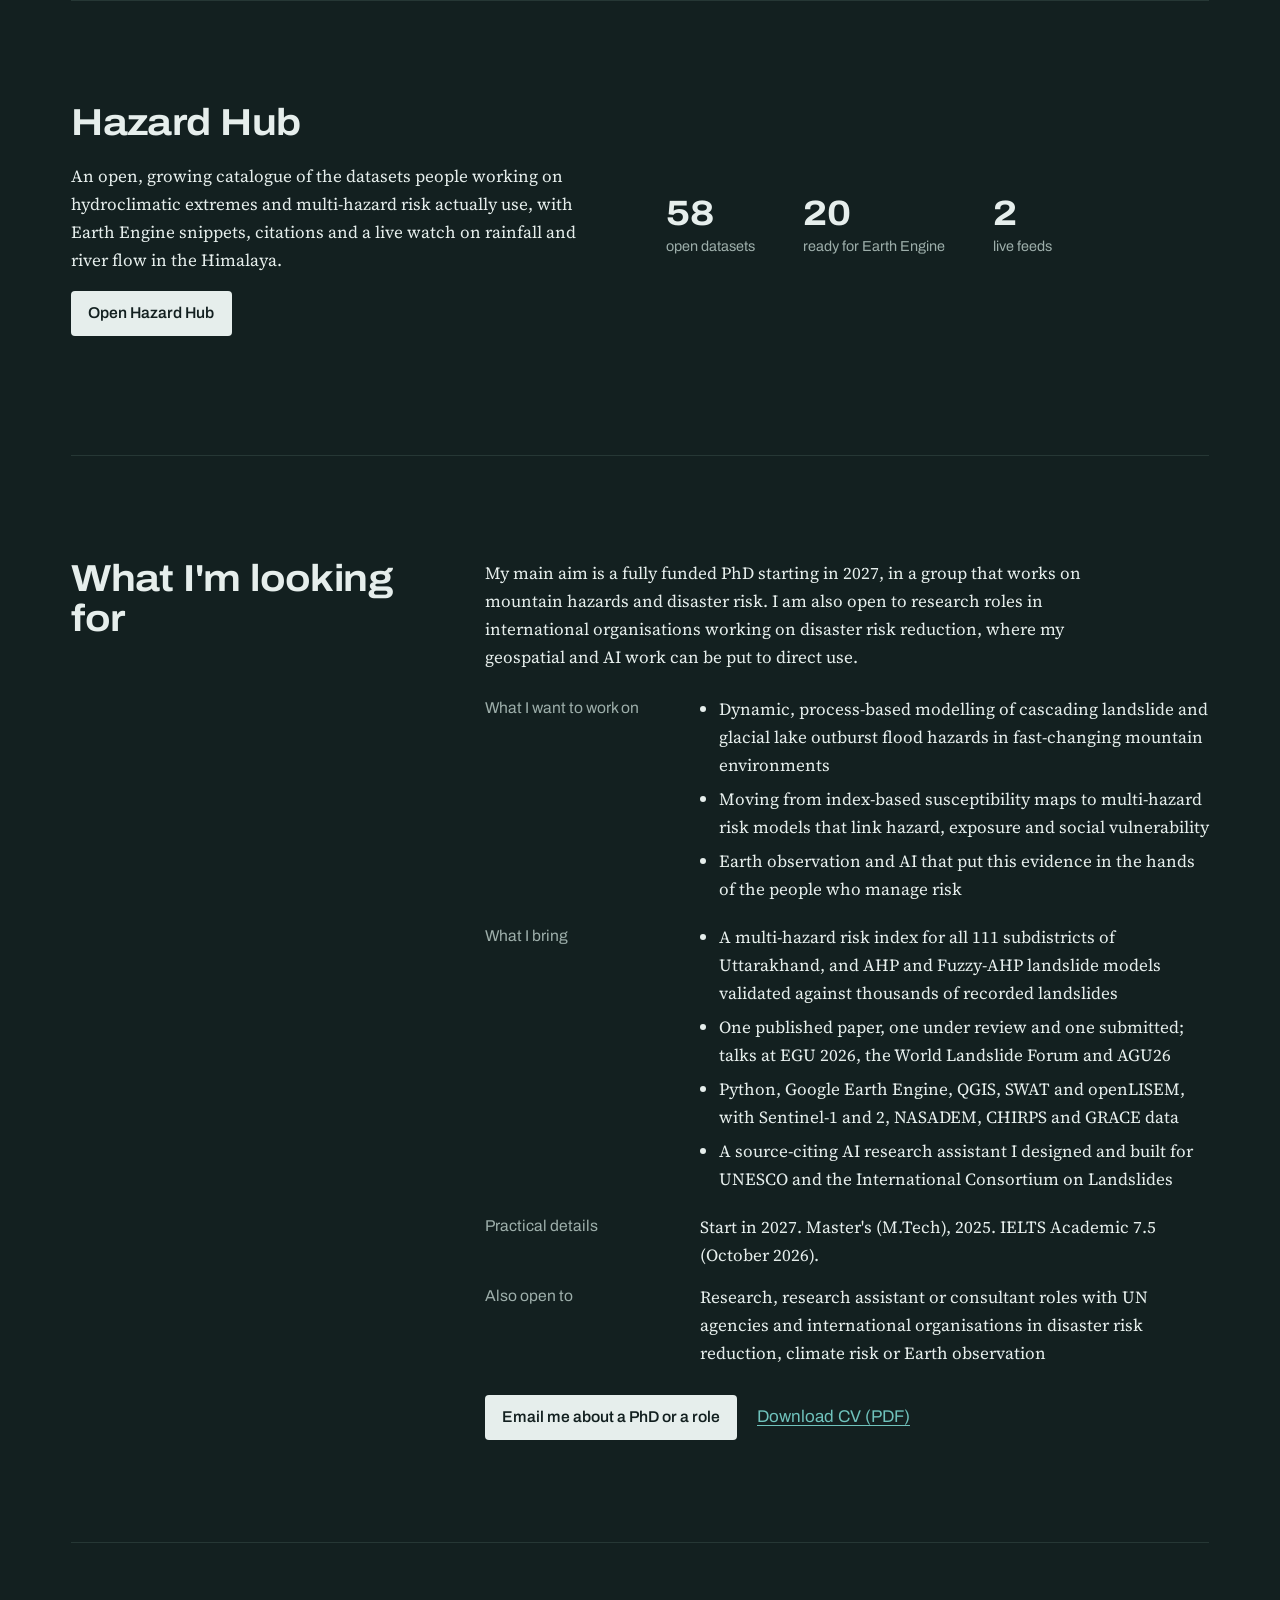
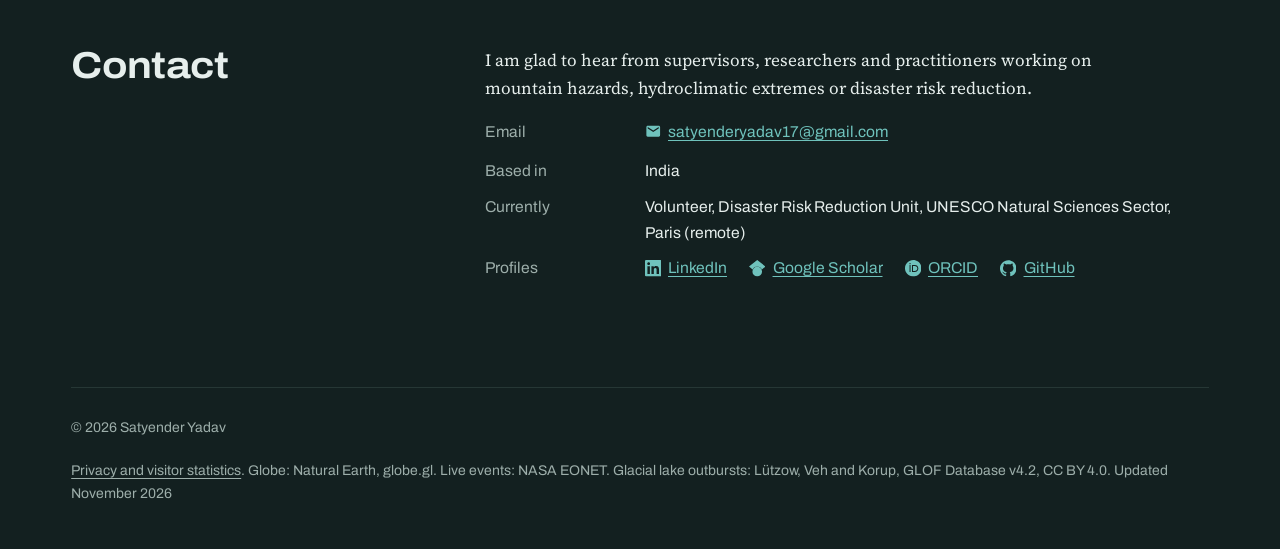
==== commit e480e563: "Globe: historic glacial lake outburst layer (GLOF Database v4.2) 6,263 recorded outbursts with locat" ====
--- a/index.html
+++ b/index.html
@@ -63,6 +63,7 @@
 .sw.work{background:var(--lake)}
 .sw.event{background:linear-gradient(90deg,var(--hz-flood) 0 33%,var(--hz-landslide) 33% 66%,var(--hz-ice) 66%)}
 .sw.live{background:#C2463A}
+.sw.glof{background:var(--hz-ice);border-radius:2px;transform:rotate(30deg)}
 .globe-info{font-family:var(--sans);font-size:.875rem;color:var(--scree);min-height:2.6em;margin:10px 0 0;max-width:60ch}
 .globe-info b{color:var(--ink);font-weight:600}
 .globe-info a{margin-left:.35em;white-space:nowrap}
@@ -298,6 +299,7 @@
           <div class="chips layer-toggles" role="group" aria-label="Globe layers" data-track-group="Globe layer">
             <button type="button" data-layer="work" aria-pressed="true"><span class="sw work"></span>My research and network</button>
             <button type="button" data-layer="events" aria-pressed="true"><span class="sw event"></span>Major disasters, 2010 to 2025</button>
+            <button type="button" data-layer="glofs" aria-pressed="false"><span class="sw glof"></span>Glacial lake outbursts since 850</button>
             <button type="button" data-layer="live" aria-pressed="false"><span class="sw live"></span>Live NASA events</button>
           </div>
           <button type="button" class="btn ghost tour-start" id="tour-start" hidden data-track="Globe tour" data-track-detail="Start">Take the tour</button>
@@ -687,7 +689,7 @@
 
   <footer class="site">
     <span>© 2026 Satyender Yadav</span>
-    <span><a href="privacy.html">Privacy and visitor statistics</a>. Globe: Natural Earth, globe.gl. Live events: NASA EONET. Updated November 2026</span>
+    <span><a href="privacy.html">Privacy and visitor statistics</a>. Globe: Natural Earth, globe.gl. Live events: NASA EONET. Glacial lake outbursts: Lützow, Veh and Korup, GLOF Database v4.2, CC BY 4.0. Updated November 2026</span>
   </footer>
 </div>
 
@@ -843,7 +845,7 @@
   var el=document.getElementById('globe'), fb=document.getElementById('globe-fallback'), info=document.getElementById('globe-info');
   function webgl(){try{var c=document.createElement('canvas');return !!(window.WebGLRenderingContext&&(c.getContext('webgl')||c.getContext('experimental-webgl')));}catch(e){return false;}}
   function load(src){return new Promise(function(res,rej){var s=document.createElement('script');s.src=src;s.onload=res;s.onerror=rej;document.head.appendChild(s);});}
-  var data=null, world=null, layers={work:true,events:true,live:false}, live=[], stop=-1, upto=2025;
+  var data=null, world=null, layers={work:true,events:true,live:false,glofs:false}, live=[], glofs=null, stop=-1, upto=2025;
   var HZ_VAR={flood:'--hz-flood',landslide:'--hz-landslide',ice:'--hz-ice',subsidence:'--hz-subsidence'};
   function hz(p){return css(HZ_VAR[p.type]||'--silt-fill');}
 
@@ -882,6 +884,7 @@
     shown.forEach(function(p){rings.push({lat:p.lat,lng:p.lng,c:hz(p),max:2.2,speed:.8,rep:2600+Math.random()*1800});});
     if(stop>=0){var t=data.tour[stop];rings.push({lat:t.lat,lng:t.lng,c:css('--ink'),max:3.2,speed:1.4,rep:1100});}
     world.ringsData(reduce?[]:rings);
+    world.hexBinPointsData(layers.glofs&&glofs?glofs.events:[]);
     world.arcsData(layers.work?data.network.map(function(p){return {startLat:data.home.lat,startLng:data.home.lng,endLat:p.lat,endLng:p.lng};}):[]);
   }
   function hexToRgba(h,a){h=h.replace('#','');if(h.length===3)h=h.split('').map(function(c){return c+c;}).join('');var n=parseInt(h,16);return 'rgba('+(n>>16&255)+','+(n>>8&255)+','+(n&255)+','+a+')';}
@@ -910,6 +913,12 @@
         .arcColor(function(){return [hexToRgba(css('--lake'),.15),hexToRgba(css('--lake'),.75)];})
         .arcStroke(.35).arcAltitudeAutoScale(.35)
         .arcDashLength(.5).arcDashGap(.2).arcDashAnimateTime(reduce?0:4200);
+      world.hexBinPointLat(function(d){return d[0];}).hexBinPointLng(function(d){return d[1];})
+        .hexBinResolution(3).hexMargin(.18).hexTransitionDuration(reduce?0:600)
+        .hexAltitude(function(h){return .006+.022*Math.log10(1+h.points.length);})
+        .hexTopColor(function(){return hexToRgba(css('--hz-ice'),.85);}).hexSideColor(function(){return hexToRgba(css('--hz-ice'),.45);})
+        .hexLabel(function(h){var ys=h.points.map(function(p){return p[2];}).filter(Boolean);var a=Math.min.apply(null,ys),b=Math.max.apply(null,ys);
+          return '<div class="g-tip"><b>'+h.points.length+' recorded outburst'+(h.points.length>1?'s':'')+'</b><span>'+(ys.length?(a===b?a:a+' to '+b):'Year unknown')+'</span></div>';});
       var m=world.globeMaterial(); m.color.set(dark?'#1B2C2B':'#E7EFEC'); if(m.emissive){m.emissive.set(css('--snow'));m.emissiveIntensity=dark?.25:.55;} m.shininess=4;
       var c=world.controls(); c.enableZoom=false; c.autoRotate=!reduce; c.autoRotateSpeed=.32;
       el.addEventListener('pointerdown',function(){c.autoRotate=false;});
@@ -942,6 +951,10 @@
         }).filter(Boolean);
         return live.length;
       });
+  }
+  function sayGlofs(){
+    if(!glofs)return; var ev=glofs.events, n=ev.length, s2000=ev.filter(function(e){return e[2]>=2000;}).length;
+    info.innerHTML='<b>'+n.toLocaleString('en-GB')+' recorded glacial lake outbursts</b>, '+s2000.toLocaleString('en-GB')+' of them since 2000, grouped into hexagons; taller means more events. Data: <a href="https://doi.org/10.5281/zenodo.7330344">Glacial Lake Outburst Flood Database v4.2</a> (Lützow, Veh and Korup), CC BY 4.0, simplified to location and year.';
   }
   /* View buttons: no scroll-wheel zoom, so the page always scrolls normally */
   var VIEWS={himalaya:{lat:31,lng:83,altitude:.85},world:{lat:24,lng:78,altitude:2.05}};
@@ -998,6 +1011,14 @@
 
   document.querySelectorAll('.layer-toggles button').forEach(function(b){b.addEventListener('click',function(){
     var k=b.dataset.layer, on=b.getAttribute('aria-pressed')!=='true';
+    if(k==='glofs'&&on&&!glofs){
+      b.disabled=true; info.textContent='Loading the glacial lake outburst record';
+      fetch('assets/data/glofs.json?v=1').then(function(r){if(!r.ok)throw 0;return r.json();}).then(function(j){
+        glofs=j; b.disabled=false; layers.glofs=true; b.setAttribute('aria-pressed','true'); render(); sayGlofs();
+      }).catch(function(){b.disabled=false;info.textContent='The outburst record could not load. Please try again.';});
+      return;
+    }
+    if(k==='glofs'&&on)setTimeout(sayGlofs,0);
     if(k==='live'&&on&&!live.length){
       b.disabled=true; info.textContent='Loading live events from NASA EONET';
       liveFetch().then(function(n){b.disabled=false;layers.live=true;b.setAttribute('aria-pressed','true');info.textContent=n+' open flood, landslide and storm events from the last 30 days.';render();})
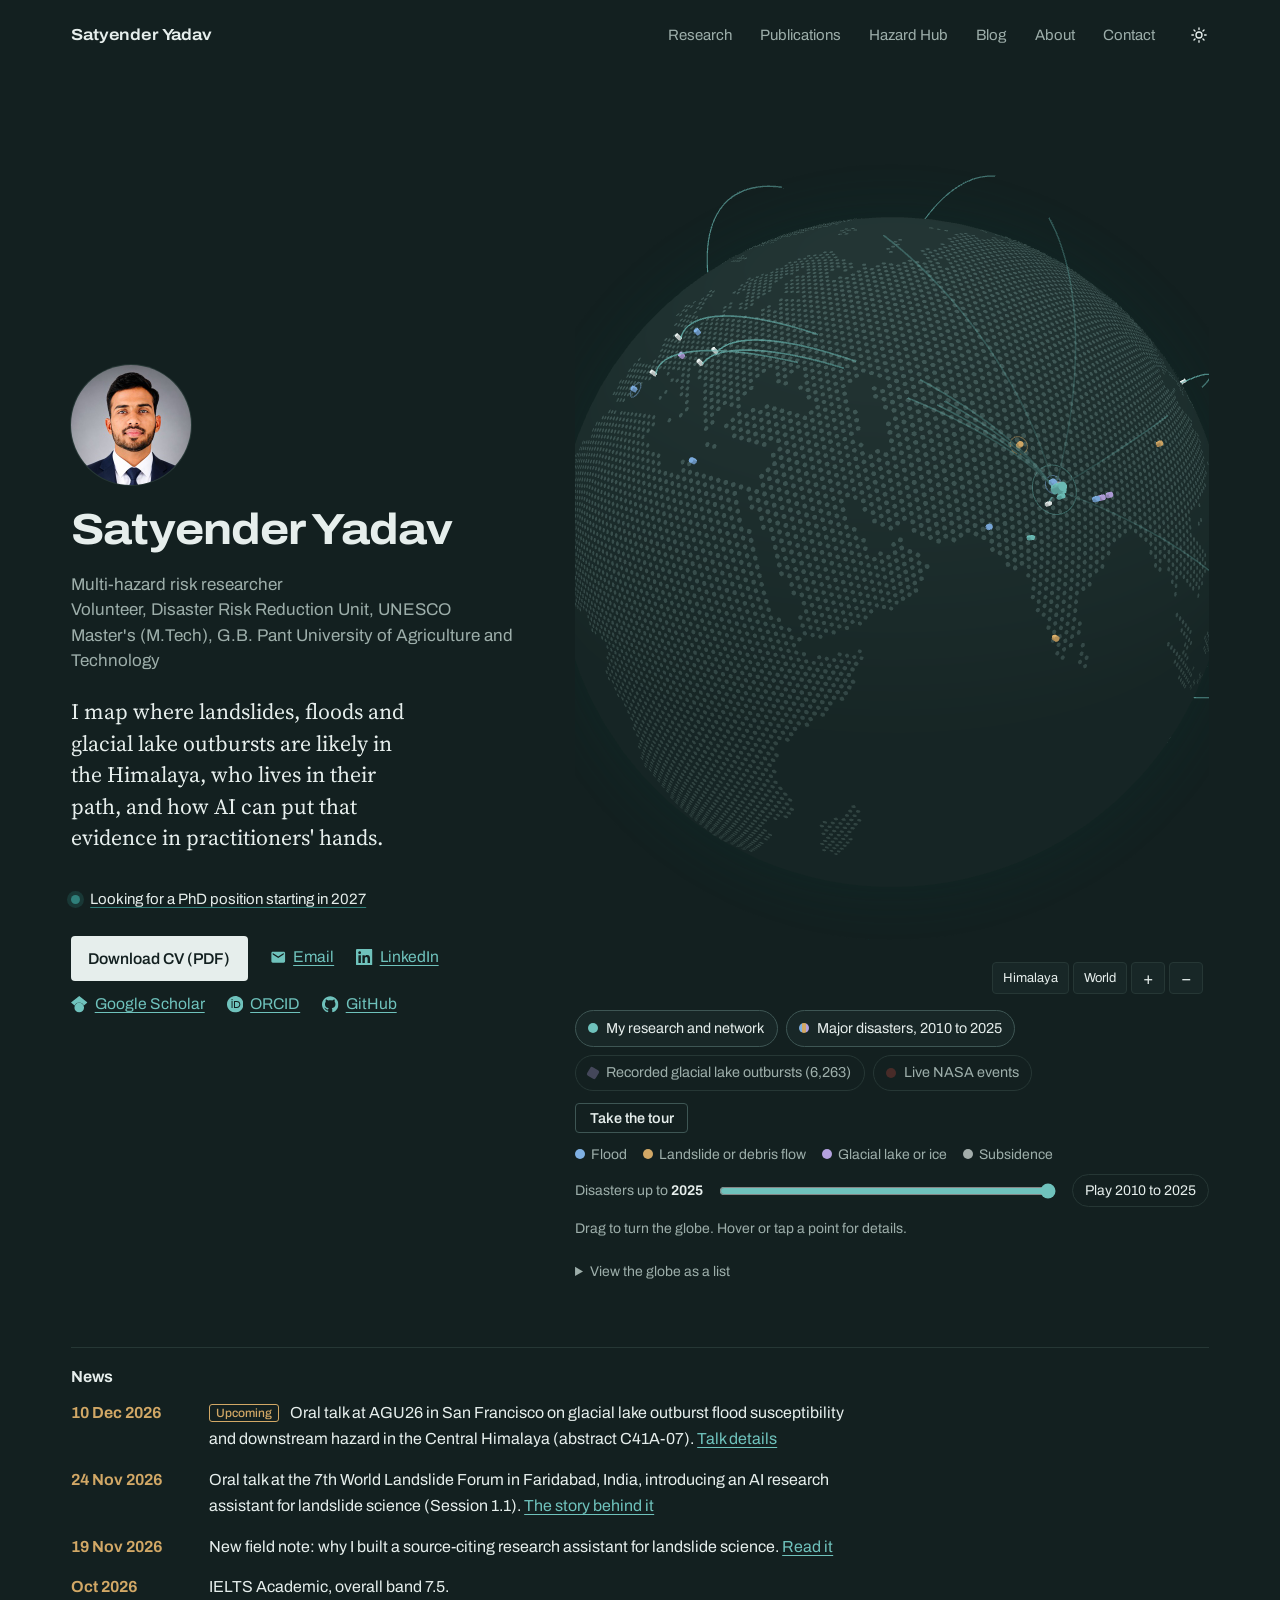
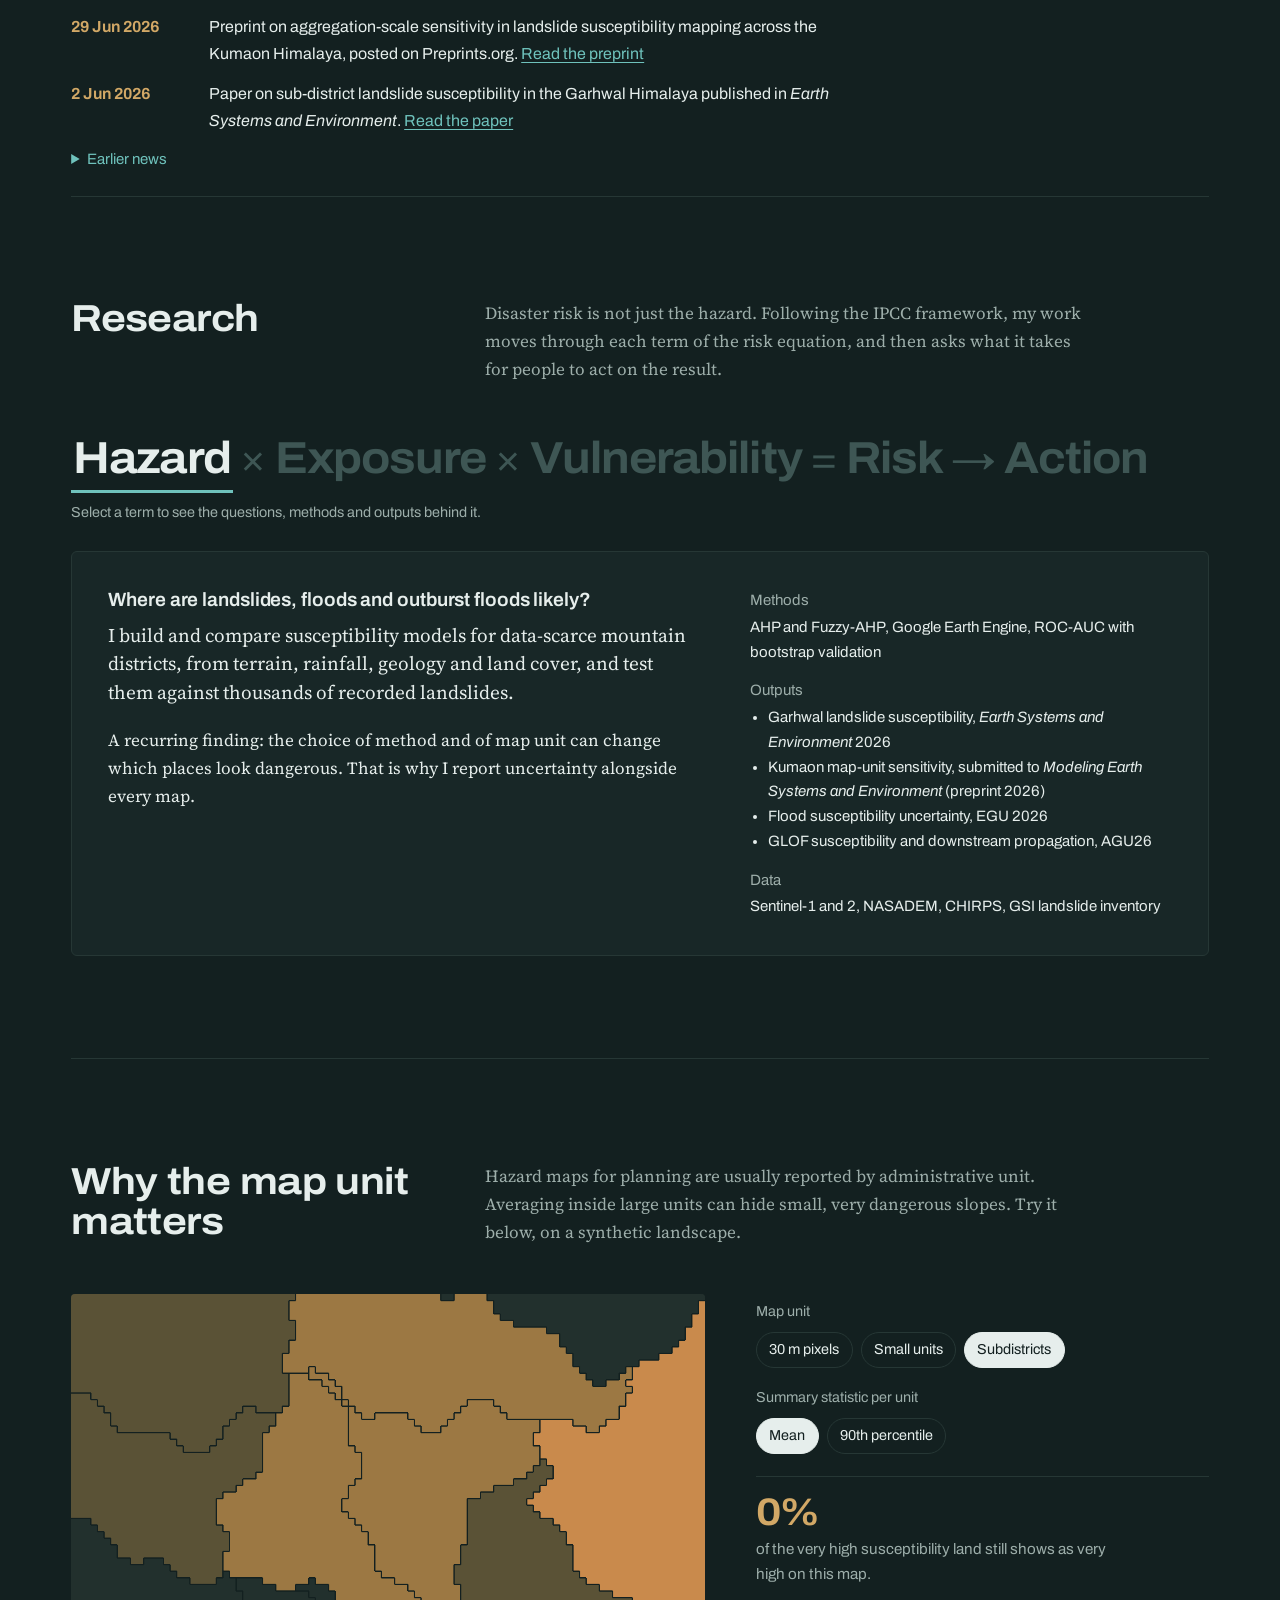
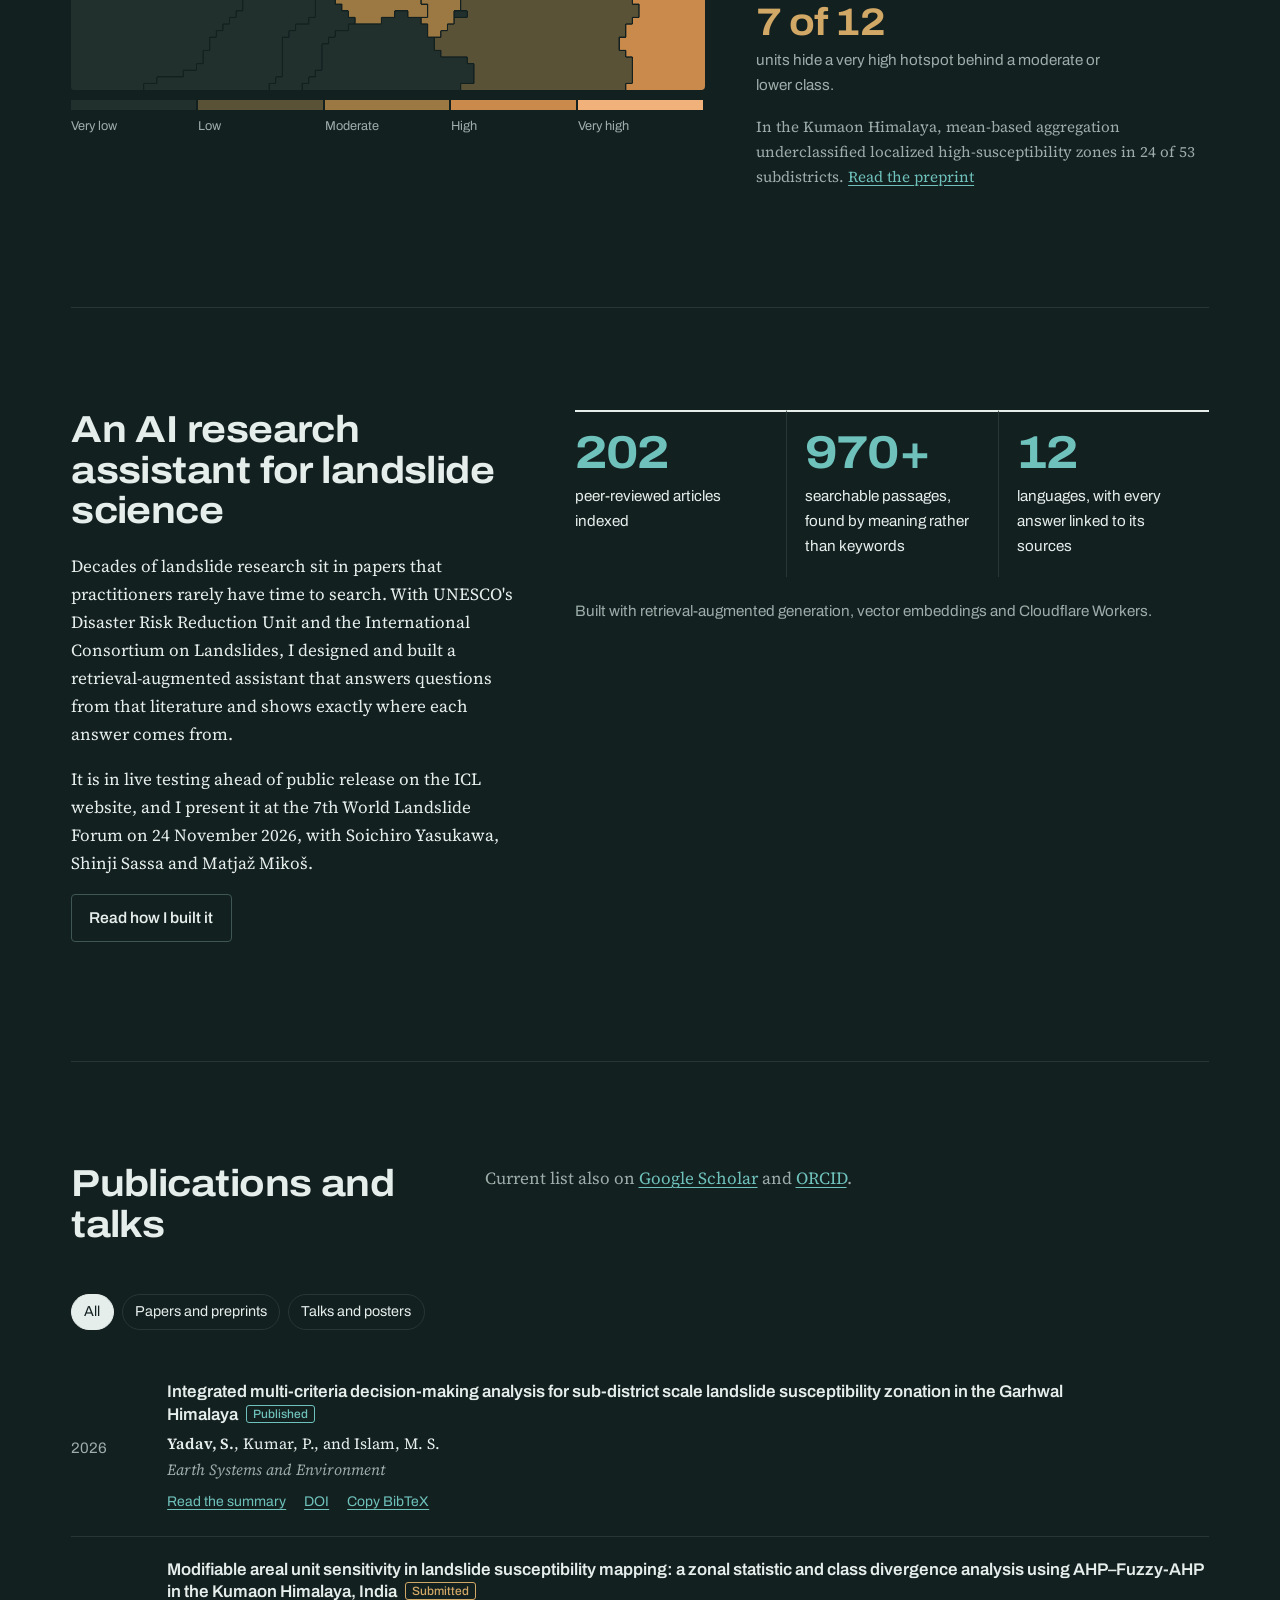
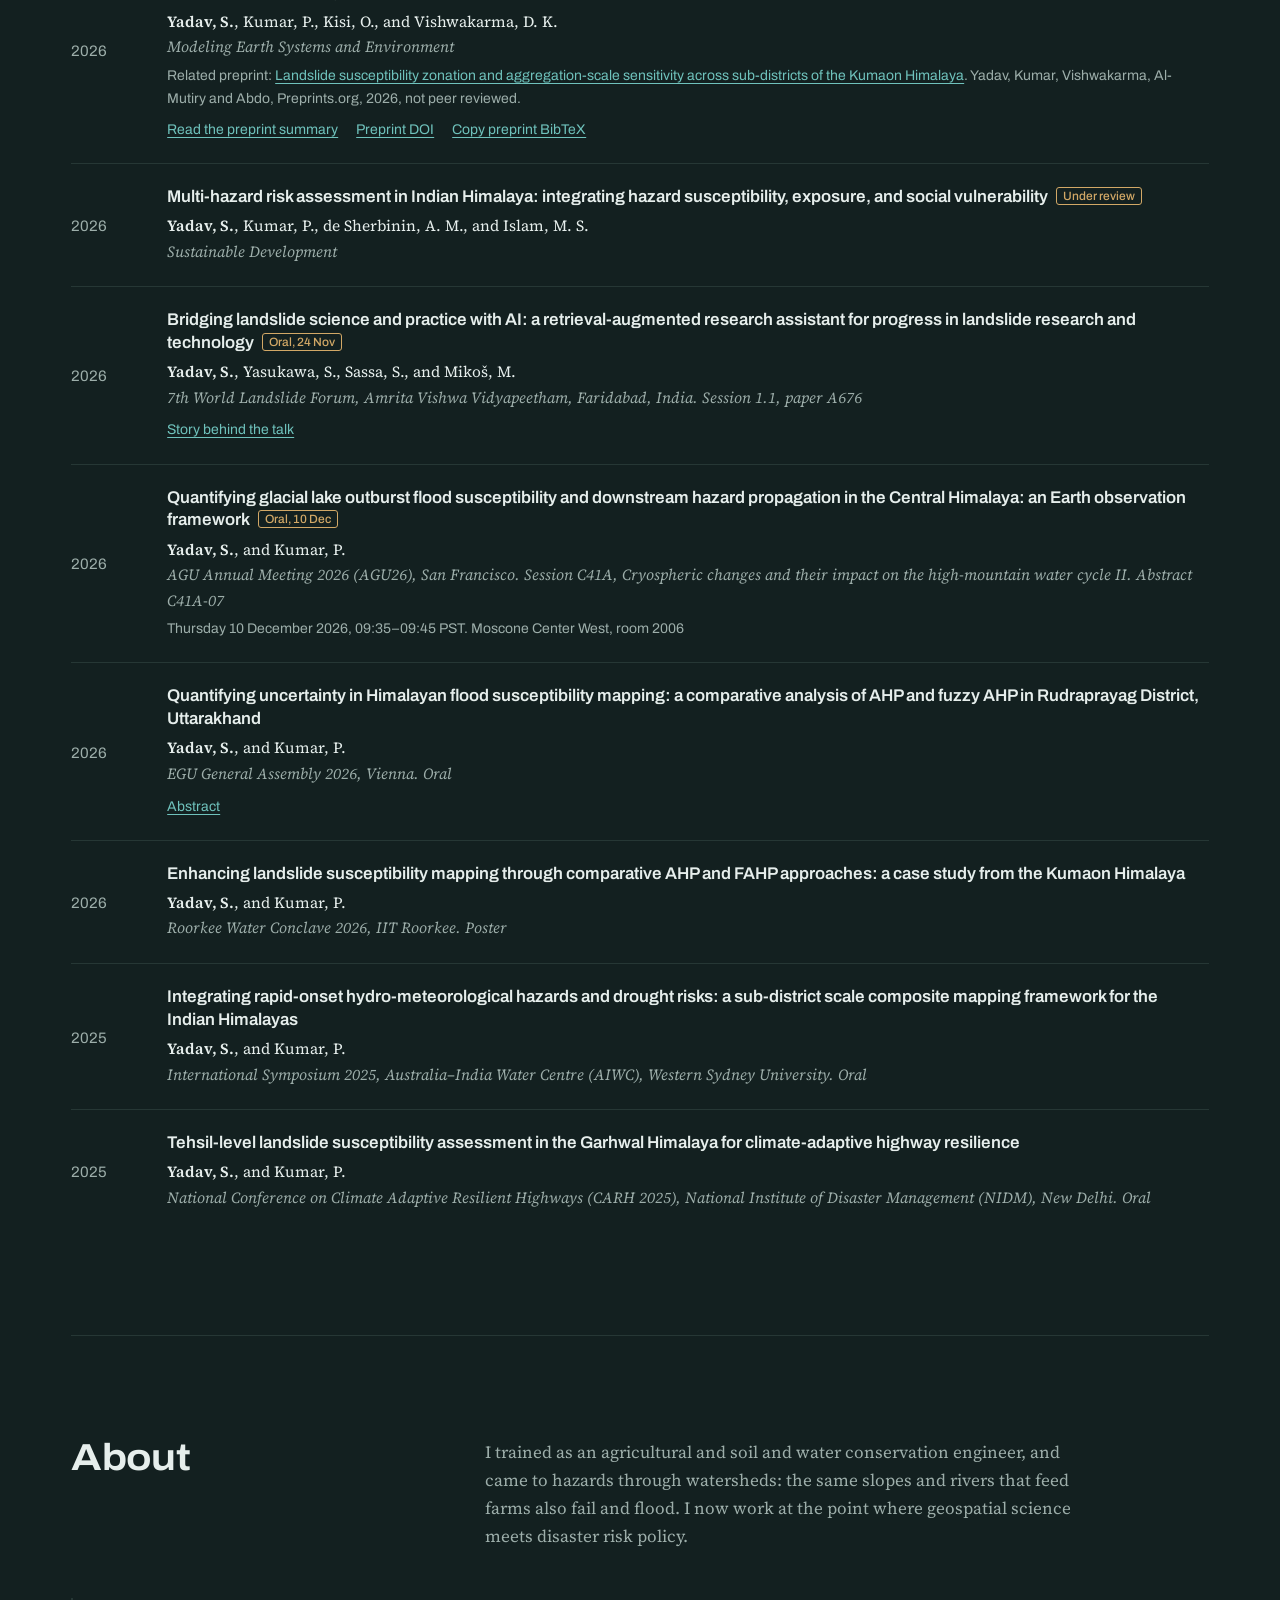
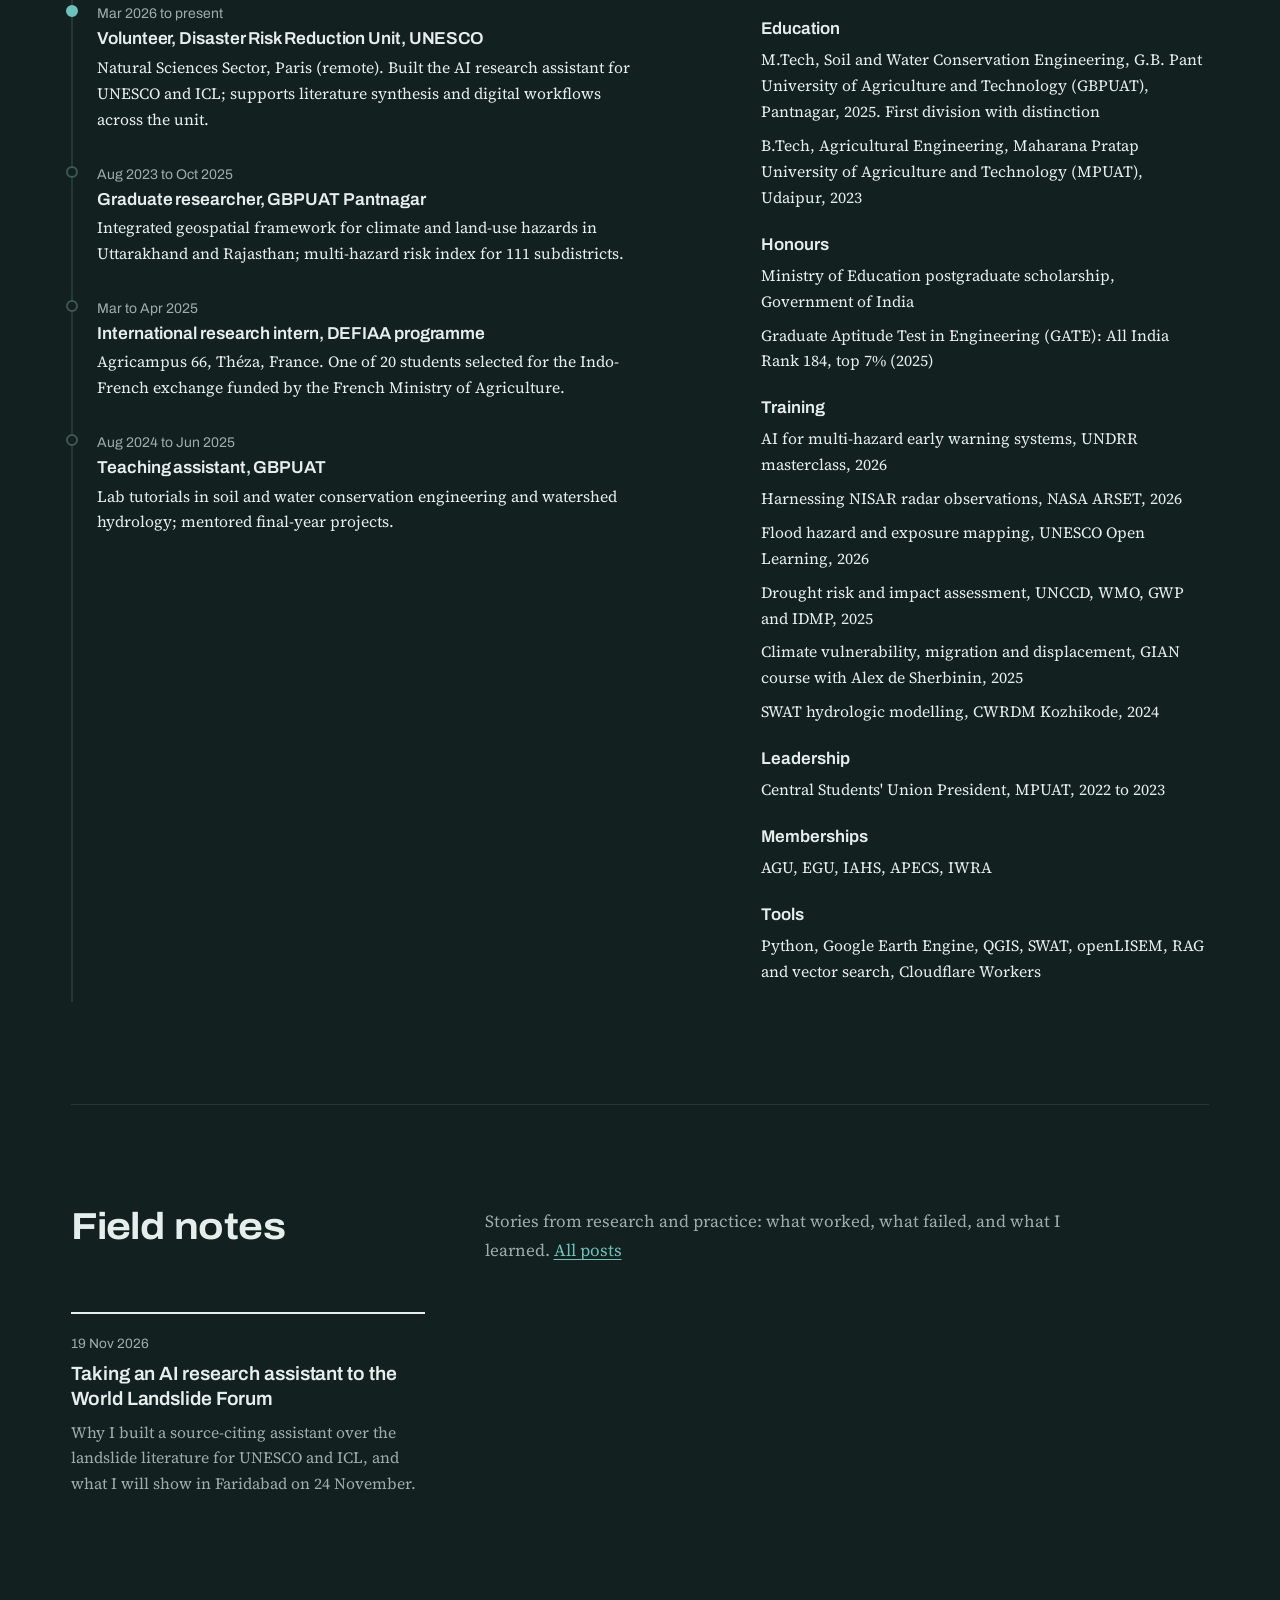
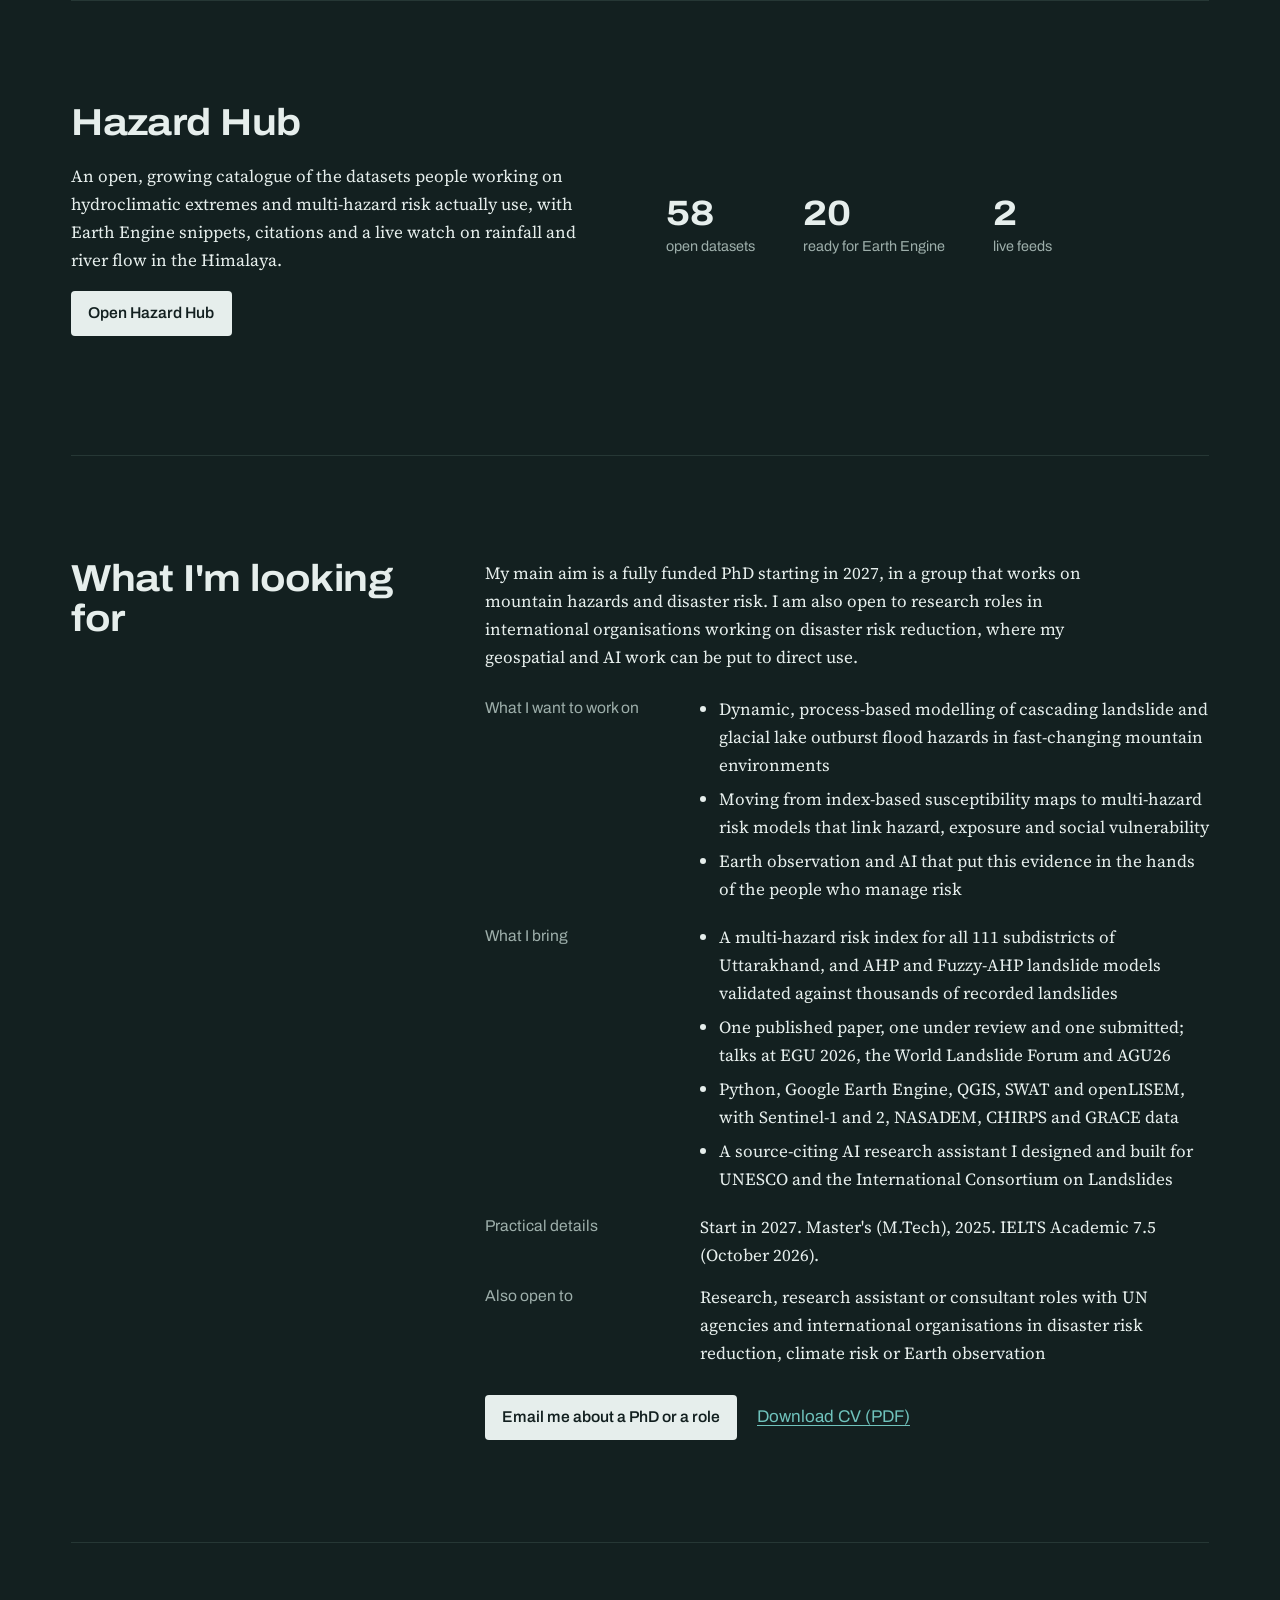
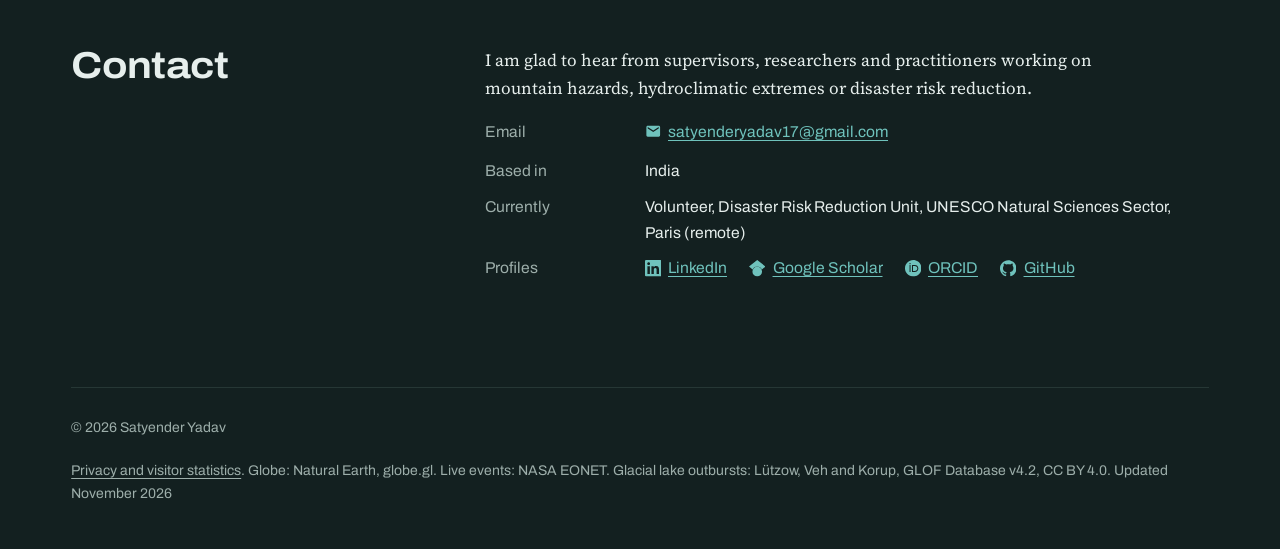
==== commit a84dd56c: "Globe: clearer outburst layer label and caption Button now reads 'Recorded glacial lake outbursts (6" ====
--- a/index.html
+++ b/index.html
@@ -299,7 +299,7 @@
           <div class="chips layer-toggles" role="group" aria-label="Globe layers" data-track-group="Globe layer">
             <button type="button" data-layer="work" aria-pressed="true"><span class="sw work"></span>My research and network</button>
             <button type="button" data-layer="events" aria-pressed="true"><span class="sw event"></span>Major disasters, 2010 to 2025</button>
-            <button type="button" data-layer="glofs" aria-pressed="false"><span class="sw glof"></span>Glacial lake outbursts since 850</button>
+            <button type="button" data-layer="glofs" aria-pressed="false"><span class="sw glof"></span>Recorded glacial lake outbursts (6,263)</button>
             <button type="button" data-layer="live" aria-pressed="false"><span class="sw live"></span>Live NASA events</button>
           </div>
           <button type="button" class="btn ghost tour-start" id="tour-start" hidden data-track="Globe tour" data-track-detail="Start">Take the tour</button>
@@ -954,7 +954,7 @@
   }
   function sayGlofs(){
     if(!glofs)return; var ev=glofs.events, n=ev.length, s2000=ev.filter(function(e){return e[2]>=2000;}).length;
-    info.innerHTML='<b>'+n.toLocaleString('en-GB')+' recorded glacial lake outbursts</b>, '+s2000.toLocaleString('en-GB')+' of them since 2000, grouped into hexagons; taller means more events. Data: <a href="https://doi.org/10.5281/zenodo.7330344">Glacial Lake Outburst Flood Database v4.2</a> (Lützow, Veh and Korup), CC BY 4.0, simplified to location and year.';
+    info.innerHTML='<b>'+n.toLocaleString('en-GB')+' recorded glacial lake outbursts</b>, from 850 to 2026; '+s2000.toLocaleString('en-GB')+' of them since 2000, when satellites made outbursts far easier to record. Grouped into hexagons; taller means more events. Data: <a href="https://doi.org/10.5281/zenodo.7330344">Glacial Lake Outburst Flood Database v4.2</a> (Lützow, Veh and Korup), CC BY 4.0, simplified to location and year.';
   }
   /* View buttons: no scroll-wheel zoom, so the page always scrolls normally */
   var VIEWS={himalaya:{lat:31,lng:83,altitude:.85},world:{lat:24,lng:78,altitude:2.05}};
